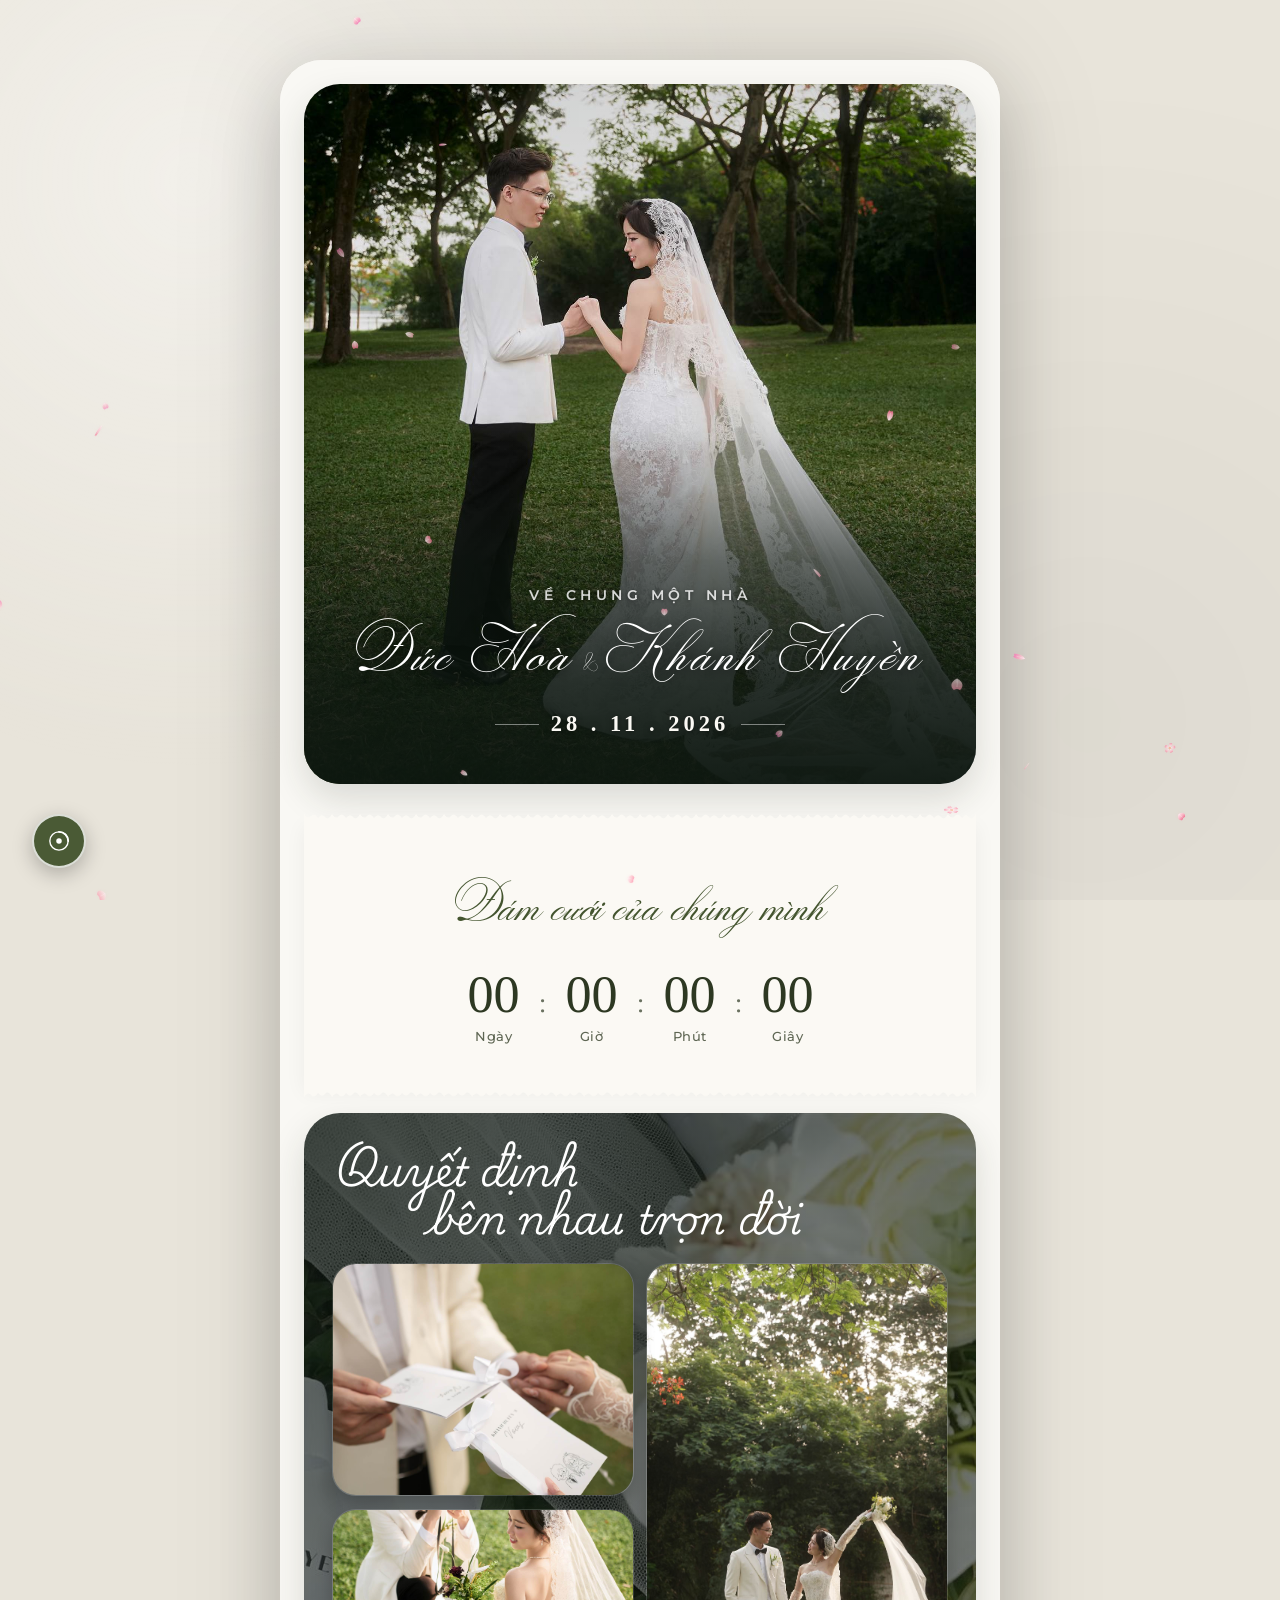
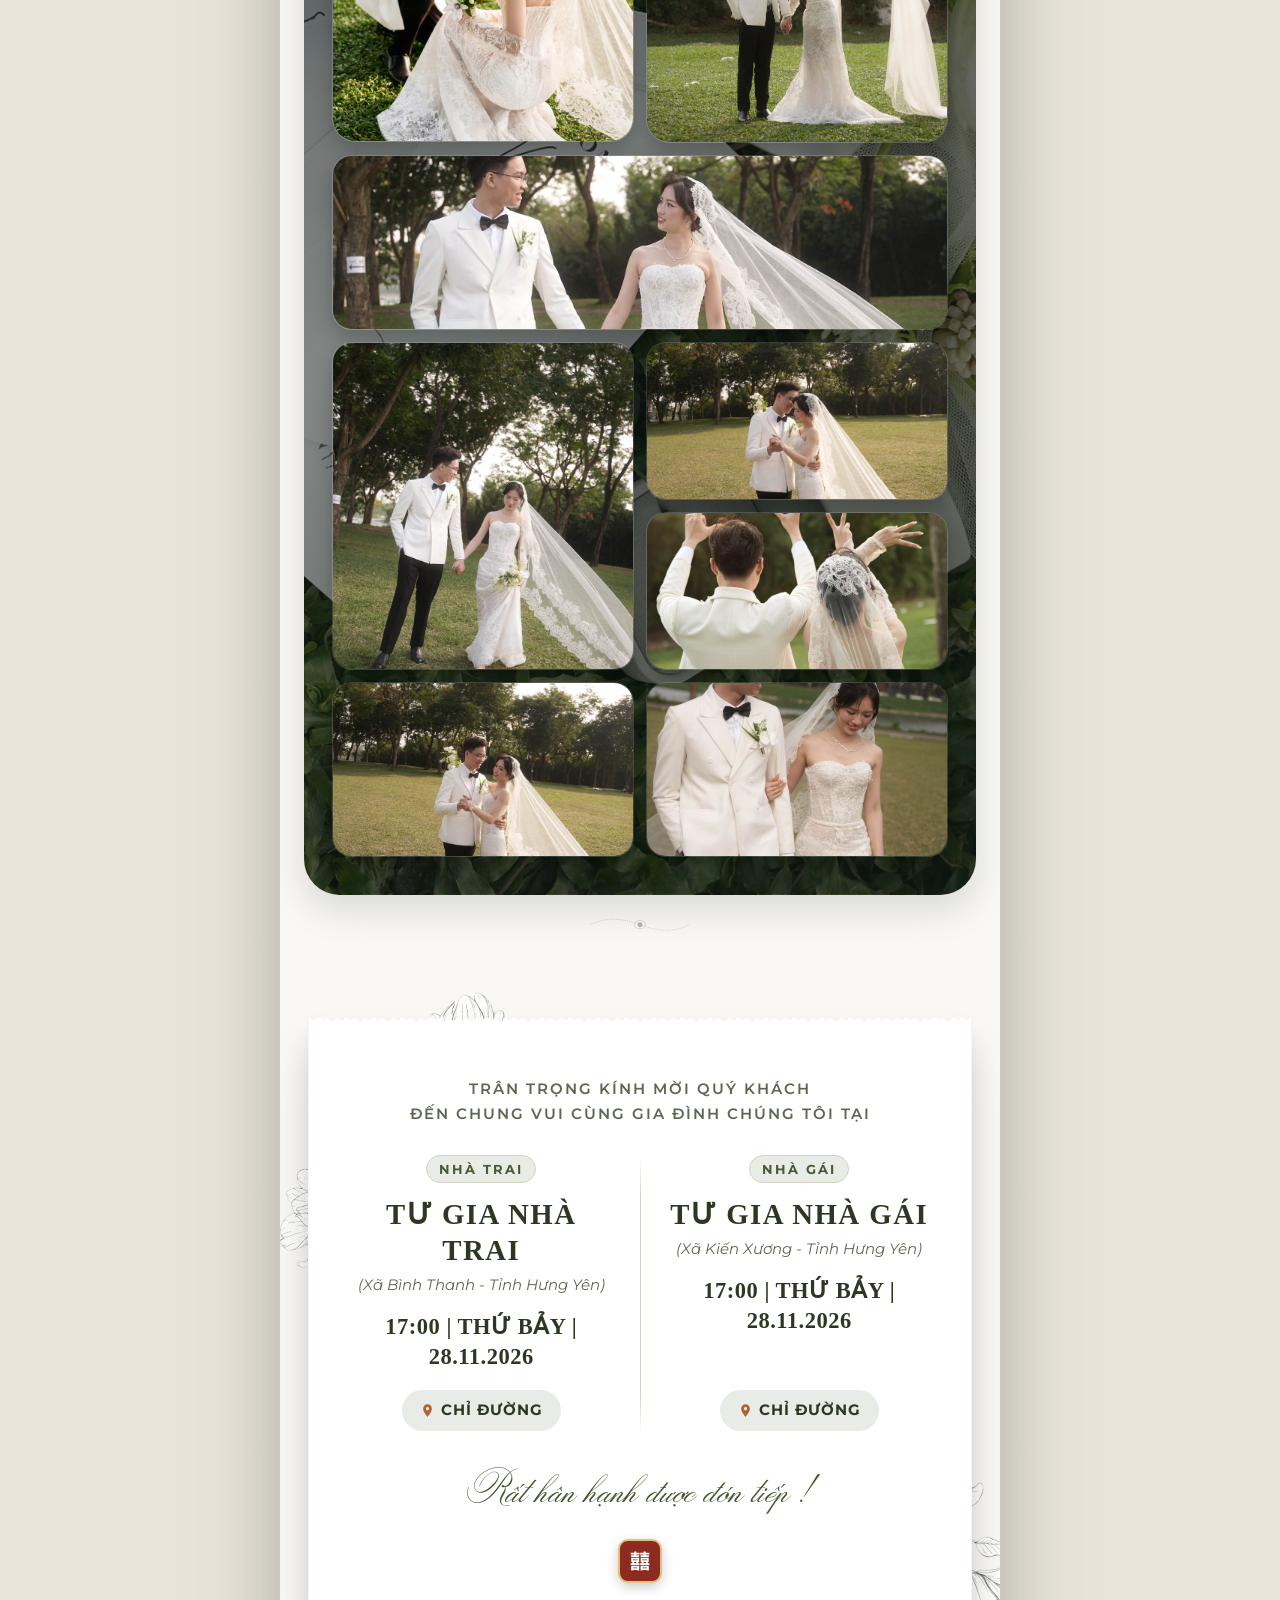
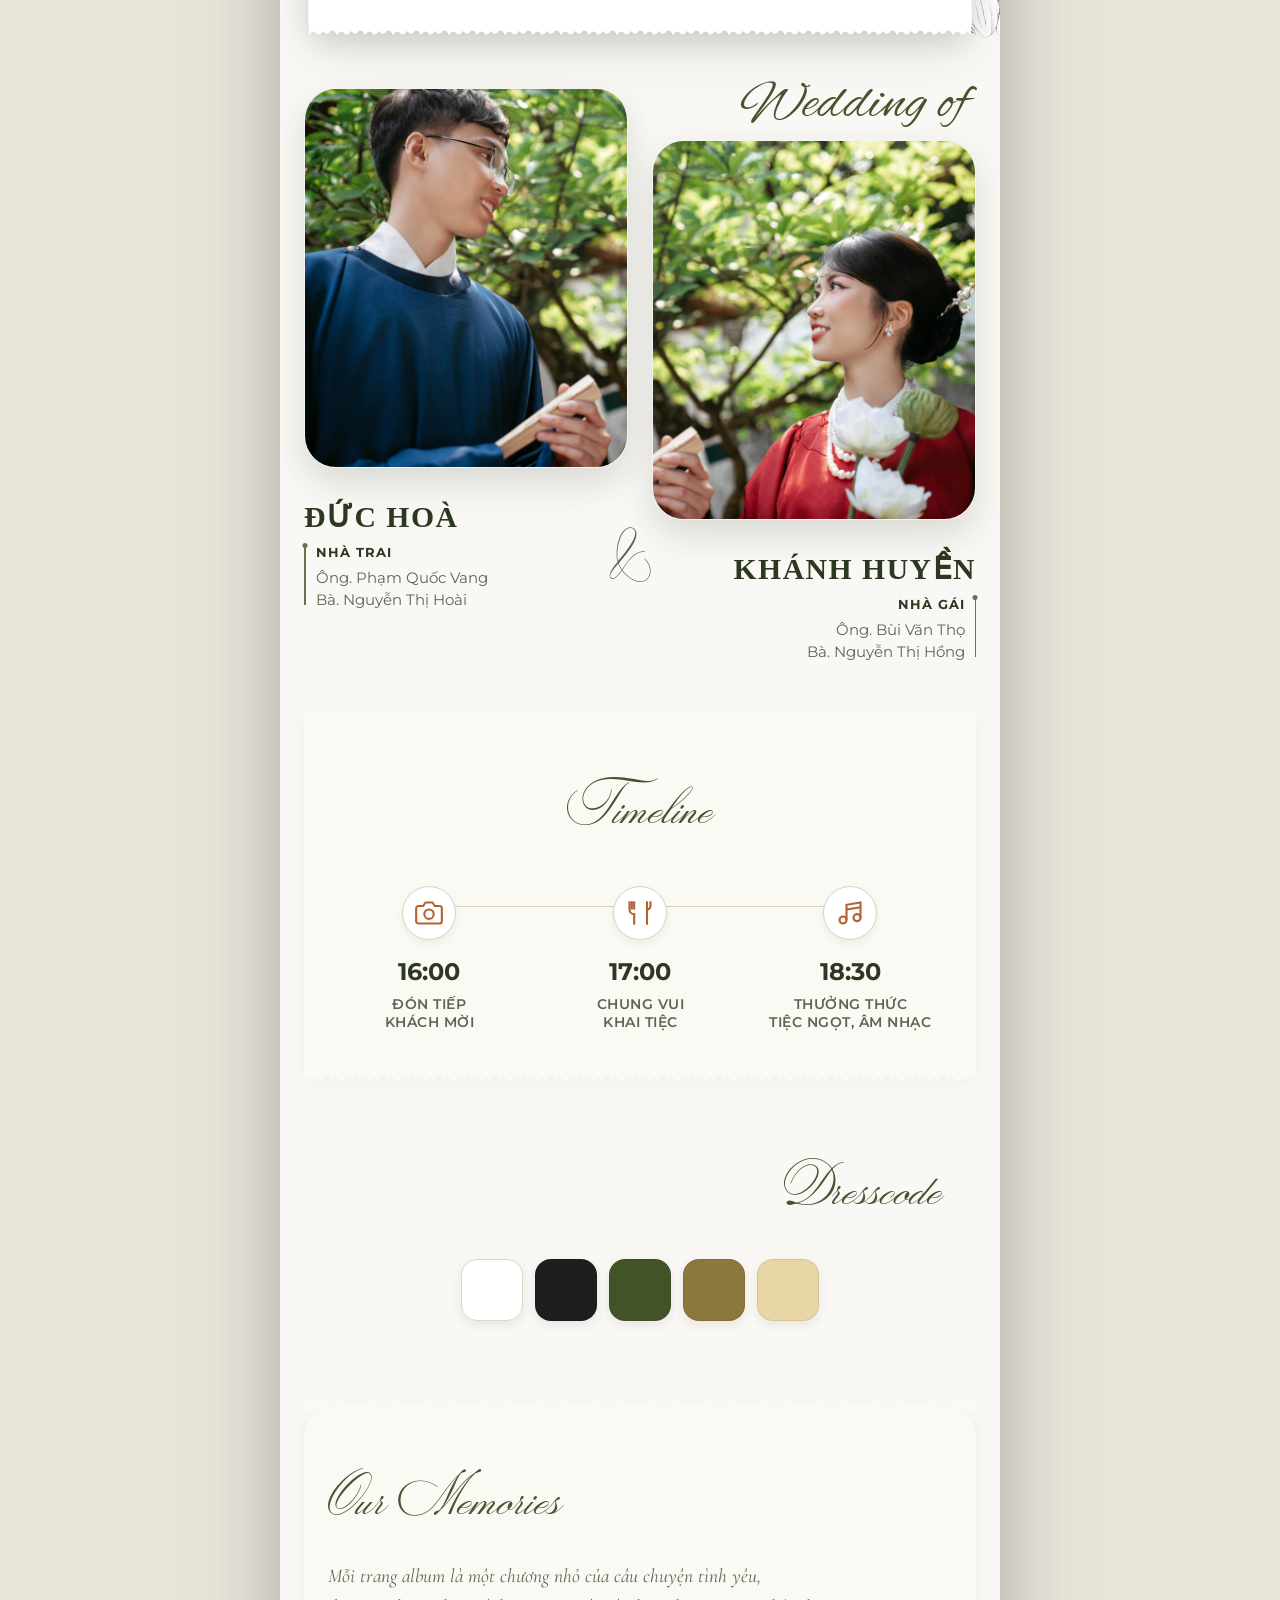
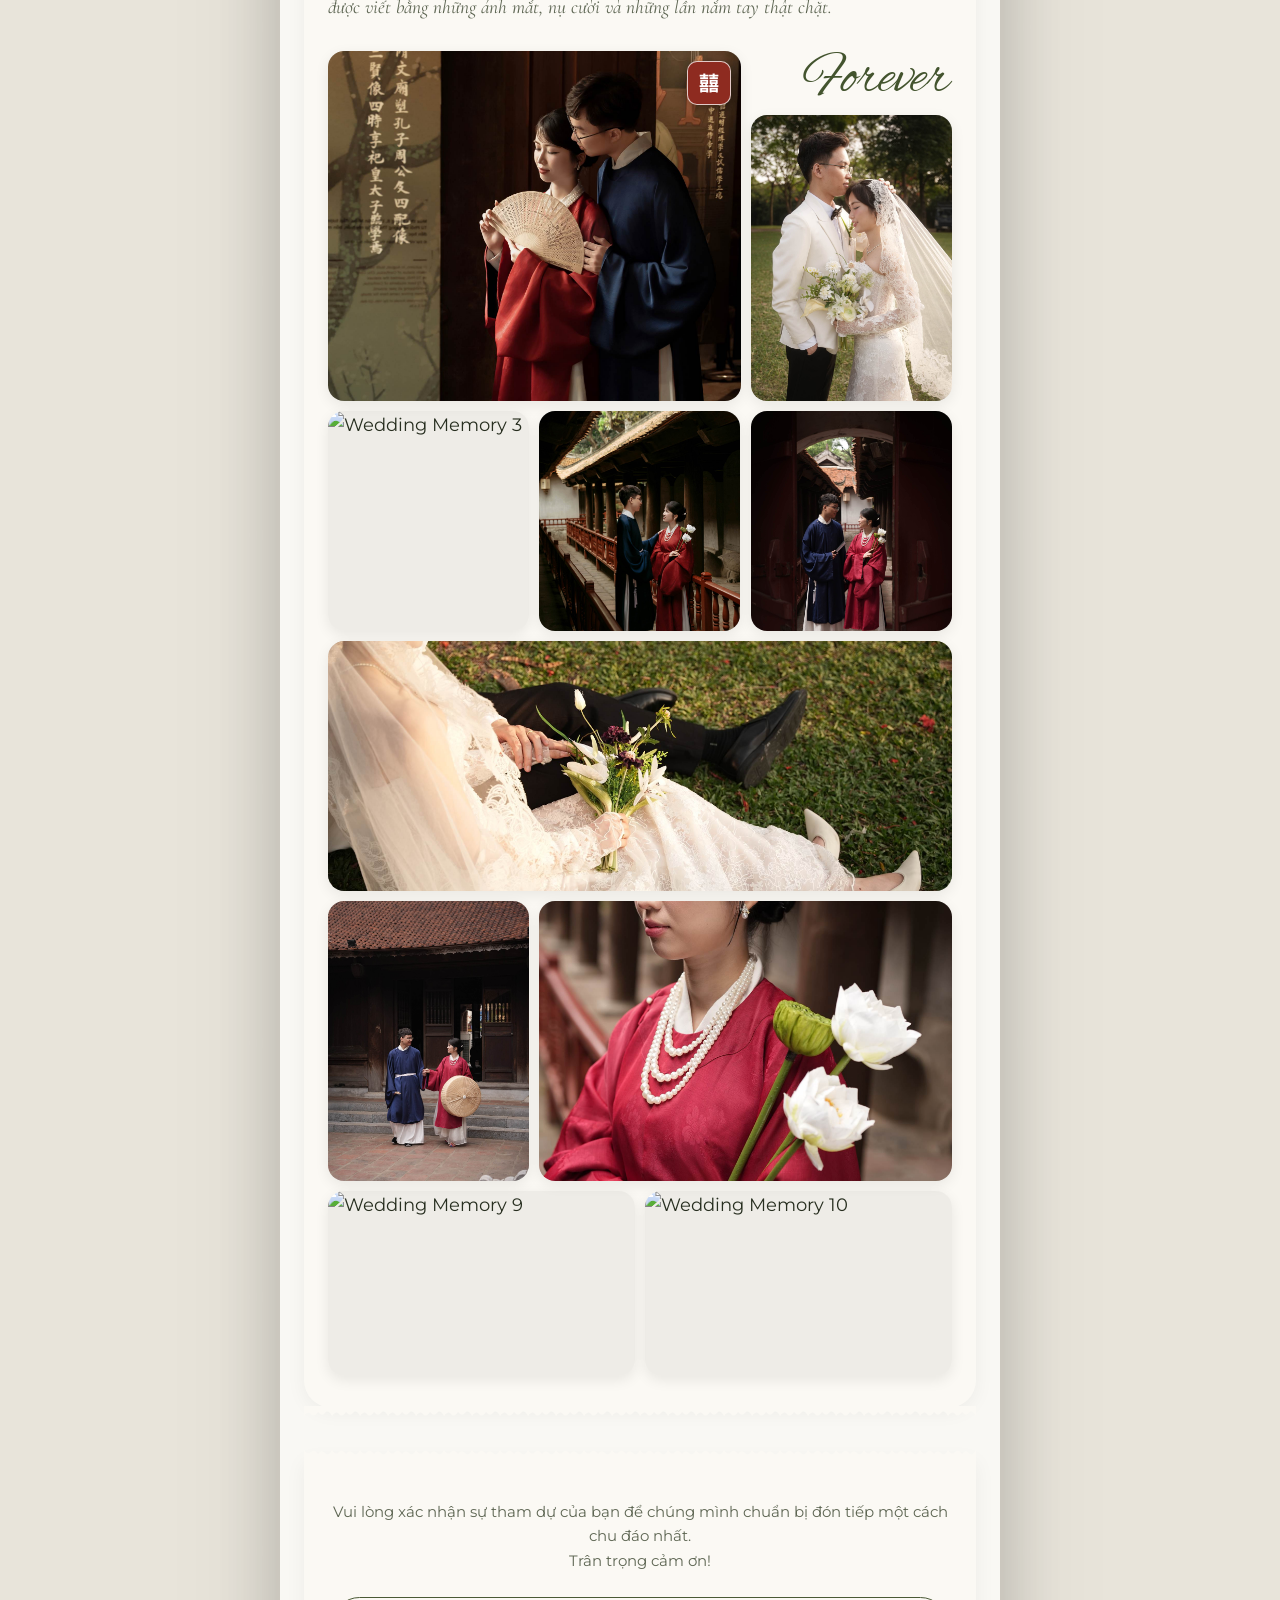
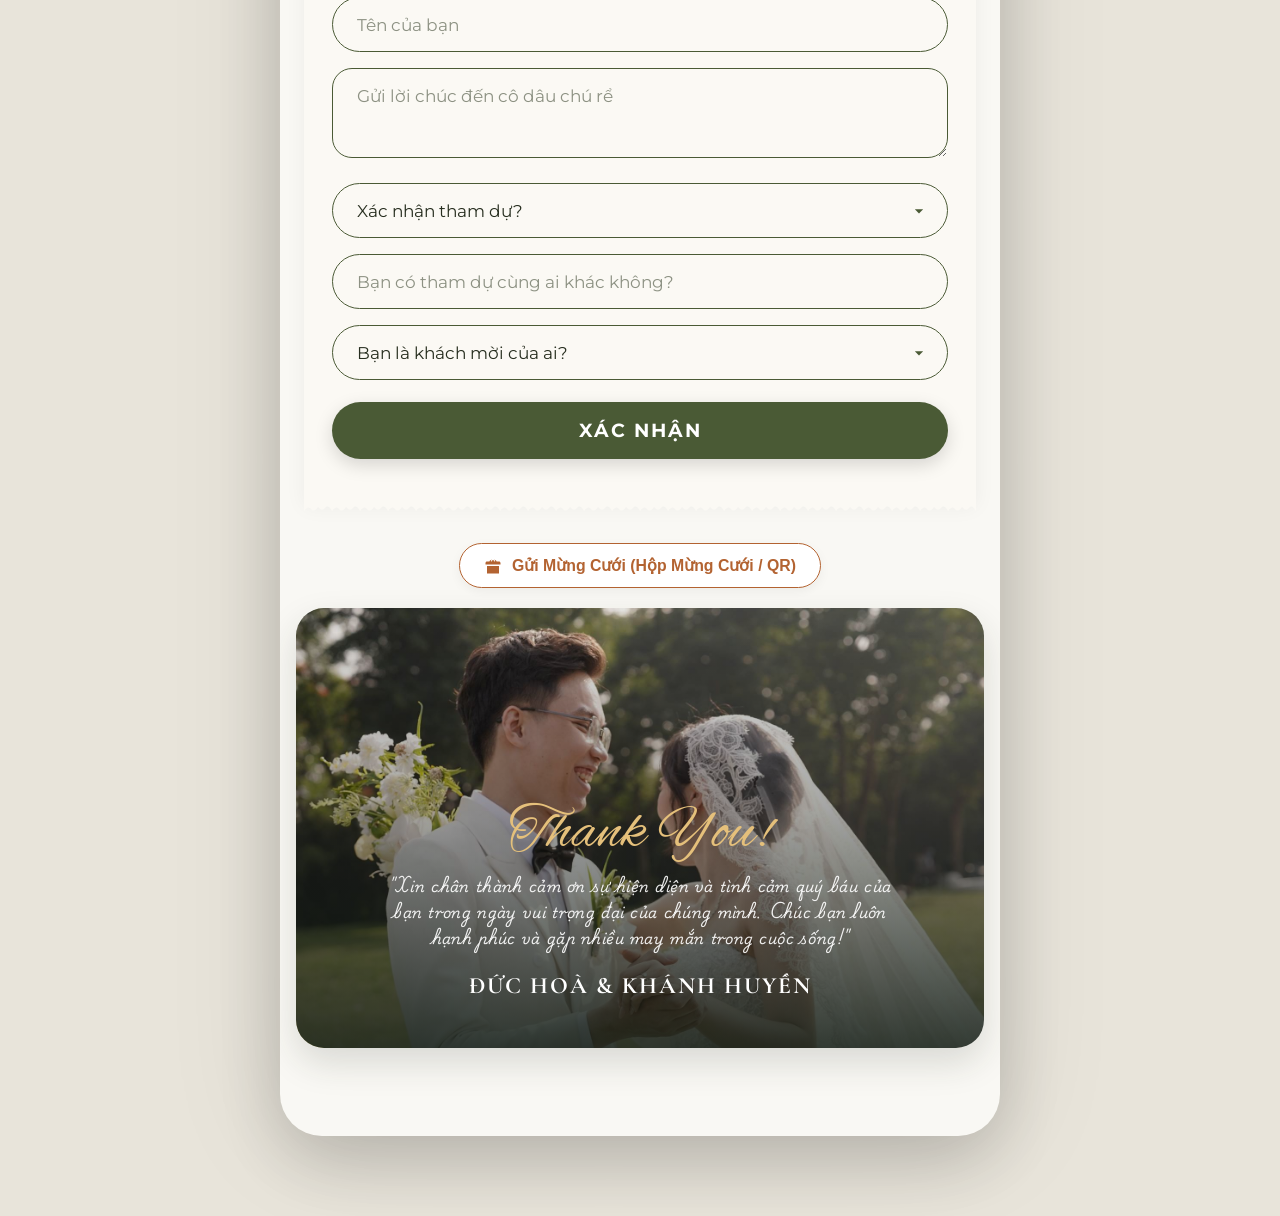
==== index.html @ 8d8fa561 "refactor: remove all comments from source code" ====
<!DOCTYPE html>
<html lang="vi" data-theme="green">

<head>
  <meta charset="UTF-8">
  <meta name="viewport" content="width=device-width, initial-scale=1.0, maximum-scale=1.0, user-scalable=no">
  <title>Thiệp Cưới | Đức Hoà & Khánh Huyền</title>

  <meta name="description" content="Thiệp cưới điện tử của Đức Hoà & Khánh Huyền - 29.11.2026">
  <meta property="og:title" content="Thiệp Cưới | Đức Hoà & Khánh Huyền">
  <meta property="og:description" content="Trân trọng kính mời quý khách đến chung vui cùng gia đình chúng tôi!">
  <meta property="og:image" content="assets/root_images/HNH03675.jpg">
  <meta property="og:type" content="website">

  <link rel="icon"
    href="data:image/svg+xml,<svg xmlns='http://www.w3.org/2000/svg' viewBox='0 0 100 100'><rect width='100' height='100' rx='20' fill='%238e2b20'/><text x='50%' y='68%' font-size='55' font-weight='bold' text-anchor='middle' fill='%23ffd700'>囍</text></svg>">

  <link rel="stylesheet" href="css/themes.css">
  <link rel="stylesheet" href="css/style.css">

  <link rel="preconnect" href="https://fonts.googleapis.com">
  <link rel="preconnect" href="https://fonts.gstatic.com" crossorigin>
  <link
    href="https://fonts.googleapis.com/css2?family=Playwrite+CA+Guides&family=Playwrite+CU:wght@100..400&display=swap"
    rel="stylesheet">
</head>

<body>

  <main class="wedding-app">

    <section class="section-hero" id="hero">
      <div class="hero-card">
        <img src="assets/root_images/HNH03015.jpg" alt="Đức Hoà & Khánh Huyền" class="hero-card-img" id="hero-img">
        <div class="hero-overlay"></div>

        <div class="hero-bottom-overlay">
          <div class="hero-bottom-content">
            <span class="hero-bottom-tagline">Về chung một nhà</span>
            <h1 class="hero-bottom-names font-script">
              <span class="name-groom" id="hero-bottom-groom">Đức Hoà</span>
              <span class="name-ampersand font-script">&</span>
              <span class="name-bride" id="hero-bottom-bride">Khánh Huyền</span>
            </h1>
            <div class="hero-bottom-date">
              <span class="date-decor-line" aria-hidden="true"></span>
              <span class="date-text font-serif" id="hero-bottom-date">29 . 11 . 2026</span>
              <span class="date-decor-line" aria-hidden="true"></span>
            </div>
          </div>
        </div>
      </div>
    </section>

    <section class="section-countdown torn-paper reveal-on-scroll reveal-up" id="countdown">
      <div class="countdown-wrapper">
        <h2 class="countdown-title font-script">Đám cưới của chúng mình</h2>
        <div class="countdown-timer">
          <div class="timer-item reveal-on-scroll reveal-pop delay-1">
            <div class="timer-number" id="cd-days">00</div>
            <div class="timer-label">Ngày</div>
          </div>
          <div class="timer-separator">:</div>
          <div class="timer-item reveal-on-scroll reveal-pop delay-2">
            <div class="timer-number" id="cd-hours">00</div>
            <div class="timer-label">Giờ</div>
          </div>
          <div class="timer-separator">:</div>
          <div class="timer-item reveal-on-scroll reveal-pop delay-3">
            <div class="timer-number" id="cd-minutes">00</div>
            <div class="timer-label">Phút</div>
          </div>
          <div class="timer-separator">:</div>
          <div class="timer-item reveal-on-scroll reveal-pop delay-4">
            <div class="timer-number" id="cd-seconds">00</div>
            <div class="timer-label">Giây</div>
          </div>
        </div>
      </div>
    </section>

    <section class="section-save-date" id="save-the-date">
      <div class="save-date-card reveal-on-scroll reveal-up" id="save-date-card"
        style="background-image: linear-gradient(140deg, rgba(15, 25, 18, 0.72) 0%, rgba(15, 25, 18, 0.48) 45%, rgba(15, 25, 18, 0.75) 100%), url('assets/root_images/DRN00690.JPG');">
        <div class="save-date-header reveal-on-scroll reveal-left delay-1">
          <h2 class="save-date-title">
            <span class="std-word word-save font-script">Quyết định</span>

            <span class="std-word word-date font-script">bên nhau trọn đời</span>
          </h2>

        </div>

        <div class="save-date-grid">

          <div class="save-date-item tall reveal-on-scroll reveal-scale delay-1">
            <img src="assets/root_images/HNH03393.JPG" id="save-date-img-1" alt="Save the date" loading="lazy">
          </div>
          <div class="save-date-item sq1 reveal-on-scroll reveal-right delay-2">
            <img src="assets/root_images/HNH03781.JPG" id="save-date-img-2" alt="Save the date" loading="lazy">
          </div>
          <div class="save-date-item sq2 reveal-on-scroll reveal-right delay-3">
            <img src="assets/root_images/DRN00773.jpg" id="save-date-img-3" alt="Save the date" loading="lazy">
          </div>

          <div class="save-date-item wide reveal-on-scroll reveal-scale delay-2">
            <img src="assets/root_images/HNH02448.JPG" id="save-date-img-4" alt="Save the date" loading="lazy">
          </div>

          <div class="save-date-item tall-left reveal-on-scroll reveal-scale delay-1">
            <img src="assets/root_images/HNH02441.JPG" id="save-date-img-5" alt="Save the date" loading="lazy">
          </div>
          <div class="save-date-item sq3 reveal-on-scroll reveal-left delay-2">
            <img src="assets/root_images/HNH02772.JPG" id="save-date-img-6" alt="Save the date" loading="lazy">
          </div>
          <div class="save-date-item sq4 reveal-on-scroll reveal-left delay-3">
            <img src="assets/root_images/HNH03834.JPG" id="save-date-img-7" alt="Save the date" loading="lazy">
          </div>

          <div class="save-date-item duo1 reveal-on-scroll reveal-up delay-2">
            <img src="assets/root_images/HNH02755.JPG" id="save-date-img-8" alt="Save the date" loading="lazy">
          </div>
          <div class="save-date-item duo2 reveal-on-scroll reveal-up delay-3">
            <img src="assets/root_images/HNH02915.JPG" id="save-date-img-9" alt="Save the date" loading="lazy">
          </div>
        </div>
      </div>

      <div class="floral-divider">
        <svg viewBox="0 0 200 50" xmlns="http://www.w3.org/2000/svg">
          <path d="M10 25 Q50 5 100 25 T190 25" stroke-width="1.2" stroke-dasharray="2 2" />
          <circle cx="100" cy="25" r="4" fill="currentColor" />
          <path d="M90 25 C90 15, 110 15, 110 25 C110 35, 90 35, 90 25 Z" stroke-width="1" />
        </svg>
      </div>
    </section>

    <section class="section-invitation reveal-on-scroll reveal-up" id="invitation">

      <div class="invitation-magnolia-bg" aria-hidden="true">
        <img src="assets/images/magnolia.png" alt="" class="magnolia-flower flower-top-left">
        <img src="assets/images/magnolia.png" alt="" class="magnolia-flower flower-bottom-right">
      </div>

      <div class="invitation-paper-sheet torn-paper">

        <p class="invitation-intro reveal-on-scroll reveal-up delay-1">
          TRÂN TRỌNG KÍNH MỜI QUÝ KHÁCH<br>
          ĐẾN CHUNG VUI CÙNG GIA ĐÌNH CHÚNG TÔI TẠI
        </p>

        <div class="invitation-venues-grid">

          <div class="invitation-venue-col venue-col-groom reveal-on-scroll reveal-left delay-2">
            <span class="venue-side-tag groom-tag">NHÀ TRAI</span>

            <h2 class="venue-name font-serif" id="invitation-groom-venue-name">TƯ GIA NHÀ TRAI</h2>
            <p class="venue-address" id="invitation-groom-venue-address">(Xã Bình Thanh - Tỉnh Hưng Yên)</p>

            <div class="invitation-datetime font-serif" id="invitation-groom-datetime">
              14:00 | CHỦ NHẬT | 29.11.2026
            </div>

            <a href="https://maps.app.goo.gl/v3dikxQMnXr4cf4JA" target="_blank" rel="noopener" class="btn-map"
              id="invitation-groom-map-btn">
              <svg viewBox="0 0 24 24" xmlns="http://www.w3.org/2000/svg">
                <path
                  d="M12 2C8.13 2 5 5.13 5 9c0 5.25 7 13 7 13s7-7.75 7-13c0-3.87-3.13-7-7-7zm0 9.5c-1.38 0-2.5-1.12-2.5-2.5s1.12-2.5 2.5-2.5 2.5 1.12 2.5 2.5-1.12 2.5-2.5 2.5z" />
              </svg>
              <span>CHỈ ĐƯỜNG</span>
            </a>
          </div>

          <div class="invitation-venue-divider" aria-hidden="true"></div>

          <div class="invitation-venue-col venue-col-bride reveal-on-scroll reveal-right delay-2">
            <span class="venue-side-tag bride-tag">NHÀ GÁI</span>

            <h2 class="venue-name font-serif" id="invitation-bride-venue-name">TƯ GIA NHÀ GÁI</h2>
            <p class="venue-address" id="invitation-bride-venue-address">(Xã Bình Thanh - Tỉnh Hưng Yên)</p>

            <div class="invitation-datetime font-serif" id="invitation-bride-datetime">
              09:00 | CHỦ NHẬT | 29.11.2026
            </div>

            <a href="https://maps.app.goo.gl/v3dikxQMnXr4cf4JA" target="_blank" rel="noopener" class="btn-map"
              id="invitation-bride-map-btn">
              <svg viewBox="0 0 24 24" xmlns="http://www.w3.org/2000/svg">
                <path
                  d="M12 2C8.13 2 5 5.13 5 9c0 5.25 7 13 7 13s7-7.75 7-13c0-3.87-3.13-7-7-7zm0 9.5c-1.38 0-2.5-1.12-2.5-2.5s1.12-2.5 2.5-2.5 2.5 1.12 2.5 2.5-1.12 2.5-2.5 2.5z" />
              </svg>
              <span>CHỈ ĐƯỜNG</span>
            </a>
          </div>
        </div>

        <p class="invitation-salute font-script reveal-on-scroll reveal-up delay-3">Rất hân hạnh được đón tiếp !</p>

        <div class="song-hy-badge small reveal-on-scroll reveal-pop delay-4">
          <svg viewBox="0 0 1000 1000" xmlns="http://www.w3.org/2000/svg" fill="currentColor">
            <path
              d="M891.1 664.7 L507.3 664.7 L507.3 591.7 L573 591.7 C567.6 578.2 562.5 565.2 557.6 552.7 L601.4 537.3 L527.6 537.3 L527.6 367.7 L861.9 367.7 L861.9 537.3 L790.5 537.3 L840 551.9 C832.4 564.4 824.8 577.6 817.2 591.7 L891.1 591.7 Z M481.3 664.7 L108.9 664.7 L108.9 591.7 L181.9 591.7 C176.5 578.2 171.4 565.2 166.5 552.7 L210.3 537.3 L136.5 537.3 L136.5 367.7 L463.5 367.7 L463.5 537.3 L388.8 537.3 L435.9 551.1 C428.3 564.1 420.5 577.6 412.4 591.7 L481.3 591.7 Z M786.4 900 L786.4 872.4 L605.5 872.4 L605.5 900 L524.3 900 L524.3 699.6 L867.5 699.6 L867.5 900 Z M385.6 900 L385.6 872.4 L214.4 872.4 L214.4 900 L133.3 900 L133.3 699.6 L466.7 699.6 L466.7 900 Z M502.4 156 L651.7 156 L651.7 100 L737.7 100 L737.7 156 L889.5 156 L889.5 228.2 L737.7 228.2 L737.7 265.5 L870.8 265.5 L870.8 332 L521.9 332 L521.9 265.5 L651.7 265.5 L651.7 228.2 L502.4 228.2 Z M111.4 156 L260.6 156 L260.6 100 L346.7 100 L346.7 156 L481.3 156 L481.3 228.2 L346.7 228.2 L346.7 265.5 L463.5 265.5 L463.5 332 L130.8 332 L130.8 265.5 L260.6 265.5 L260.6 228.2 L111.4 228.2 Z M786.4 766.1 L605.5 766.1 L605.5 805.1 L786.4 805.1 Z M385.6 766.1 L214.4 766.1 L214.4 805.1 L385.6 805.1 Z M602.2 470.8 L787.2 470.8 L787.2 435.9 L602.2 435.9 Z M211.2 470.8 L388.8 470.8 L388.8 435.9 L211.2 435.9 Z M661.5 591.7 L732.9 591.7 C741.5 572.2 749.4 554.1 756.4 537.3 L639.6 537.3 C646.6 554.6 653.9 572.8 661.5 591.7 Z M270.4 591.7 L328 591.7 C337.2 572.2 345.3 554.1 352.3 537.3 L248.5 537.3 C255.5 554.6 262.8 572.8 270.4 591.7 Z"
              fill-rule="evenodd" />
          </svg>
        </div>
      </div>
    </section>

    <section class="section-couple" id="couple">
      <div class="couple-columns-wrap">

        <div class="couple-col-box col-groom reveal-on-scroll reveal-left delay-1">
          <div class="couple-photo-box">
            <img src="assets/root_images/HNH00660.JPG" id="couple-groom-img" alt="Chú rể Phạm Đức Hoà" loading="lazy">
          </div>
          <div class="couple-info-block groom-side">
            <h3 class="couple-person-name font-serif" id="couple-groom-name">ĐỨC HOÀ</h3>
            <div class="family-pillar groom-pillar">
              <div class="pillar-line-pin"></div>
              <div class="pillar-content">
                <span class="family-side-badge">NHÀ TRAI</span>
                <p class="parent-name-line" id="parent-groom-father">Ông. Phạm Quốc Vang</p>
                <p class="parent-name-line" id="parent-groom-mother">Bà. Nguyễn Thị Hoài</p>
              </div>
            </div>
          </div>
        </div>

        <div class="couple-center-ampersand font-script reveal-on-scroll reveal-pop delay-2">&</div>

        <div class="couple-col-box col-bride reveal-on-scroll reveal-right delay-2">
          <h2 class="couple-heading font-script">Wedding of</h2>
          <div class="couple-photo-box">
            <img src="assets/root_images/HNH00660.JPG" id="couple-bride-img" alt="Cô dâu Bùi Thị Khánh Huyền"
              loading="lazy">
          </div>
          <div class="couple-info-block bride-side">
            <h3 class="couple-person-name font-serif" id="couple-bride-name">KHÁNH HUYỀN</h3>
            <div class="family-pillar bride-pillar">
              <div class="pillar-content">
                <span class="family-side-badge">NHÀ GÁI</span>
                <p class="parent-name-line" id="parent-bride-father">Ông. Bùi Văn Thọ</p>
                <p class="parent-name-line" id="parent-bride-mother">Bà. Nguyễn Thị Hồng</p>
              </div>
              <div class="pillar-line-pin"></div>
            </div>
          </div>
        </div>
      </div>
    </section>

    <section class="section-timeline torn-paper reveal-on-scroll reveal-up" id="timeline">
      <h2 class="timeline-heading font-script reveal-on-scroll reveal-up">Timeline</h2>

      <div class="timeline-items" id="timeline-items">

        <div class="timeline-node reveal-on-scroll reveal-up delay-1">
          <div class="timeline-icon-wrap">
            <svg viewBox="0 0 24 24" xmlns="http://www.w3.org/2000/svg">
              <path d="M23 19a2 2 0 0 1-2 2H3a2 2 0 0 1-2-2V8a2 2 0 0 1 2-2h4l2-3h6l2 3h4a2 2 0 0 1 2 2z" />
              <circle cx="12" cy="13" r="4" />
            </svg>
          </div>
          <div class="timeline-time">14:00</div>
          <div class="timeline-title">ĐÓN TIẾP<br>KHÁCH MỜI</div>
        </div>

        <div class="timeline-node reveal-on-scroll reveal-up delay-3">
          <div class="timeline-icon-wrap">
            <svg viewBox="0 0 24 24" xmlns="http://www.w3.org/2000/svg">
              <path d="M18 2v20M21 2v4a3 3 0 0 1-3 3M3 2v7a4 4 0 0 0 4 4v9M7 2v7M5 2v7" />
            </svg>
          </div>
          <div class="timeline-time">15:00</div>
          <div class="timeline-title">CHUNG VUI<br>KHAI TIỆC</div>
        </div>

        <div class="timeline-node reveal-on-scroll reveal-up delay-4">
          <div class="timeline-icon-wrap">
            <svg viewBox="0 0 24 24" xmlns="http://www.w3.org/2000/svg">
              <path d="M9 18V5l12-2v13M9 9l12-2" />
              <circle cx="6" cy="18" r="3" />
              <circle cx="18" cy="16" r="3" />
            </svg>
          </div>
          <div class="timeline-time">16:30</div>
          <div class="timeline-title">MINI GAME<br>& KHIÊU VŨ</div>
        </div>
      </div>
    </section>

    <section class="section-dresscode reveal-on-scroll reveal-up" id="dresscode">
      <h2 class="dresscode-heading font-script reveal-on-scroll reveal-right">Dresscode</h2>

      <div class="dresscode-palette">
        <div class="color-swatch swatch-1 reveal-on-scroll reveal-pop delay-1" title="Trắng"></div>
        <div class="color-swatch swatch-2 reveal-on-scroll reveal-pop delay-2" title="Đen / Tối"></div>
        <div class="color-swatch swatch-3 reveal-on-scroll reveal-pop delay-3" title="Màu Chủ Đạo"></div>
        <div class="color-swatch swatch-4 reveal-on-scroll reveal-pop delay-4" title="Nâu Be / Vàng Khói"></div>
        <div class="color-swatch swatch-5 reveal-on-scroll reveal-pop delay-5" title="Kem / Pastel"></div>
      </div>
    </section>

    <section class="section-gallery" id="gallery">
      <div class="gallery-paper-card torn-paper reveal-on-scroll reveal-up">
        <h2 class="gallery-heading font-script reveal-on-scroll reveal-up">Our Memories</h2>
        <p class="gallery-quote reveal-on-scroll reveal-up delay-1">
          Mỗi trang album là một chương nhỏ của câu chuyện tình yêu,<br>
          được viết bằng những ánh mắt, nụ cười và những lần nắm tay thật chặt.
        </p>

        <div class="gallery-grid" id="gallery-grid">

          <div class="gallery-item g-item-1 reveal-on-scroll reveal-scale delay-1">
            <img src="assets/root_images/HNH00913.JPG" id="gallery-img-1" alt="Wedding Memory 1" loading="lazy">
            <div class="song-hy-badge small gallery-floating-songhy">
              <svg viewBox="0 0 1000 1000" xmlns="http://www.w3.org/2000/svg" fill="currentColor">
                <path
                  d="M891.1 664.7 L507.3 664.7 L507.3 591.7 L573 591.7 C567.6 578.2 562.5 565.2 557.6 552.7 L601.4 537.3 L527.6 537.3 L527.6 367.7 L861.9 367.7 L861.9 537.3 L790.5 537.3 L840 551.9 C832.4 564.4 824.8 577.6 817.2 591.7 L891.1 591.7 Z M481.3 664.7 L108.9 664.7 L108.9 591.7 L181.9 591.7 C176.5 578.2 171.4 565.2 166.5 552.7 L210.3 537.3 L136.5 537.3 L136.5 367.7 L463.5 367.7 L463.5 537.3 L388.8 537.3 L435.9 551.1 C428.3 564.1 420.5 577.6 412.4 591.7 L481.3 591.7 Z M786.4 900 L786.4 872.4 L605.5 872.4 L605.5 900 L524.3 900 L524.3 699.6 L867.5 699.6 L867.5 900 Z M385.6 900 L385.6 872.4 L214.4 872.4 L214.4 900 L133.3 900 L133.3 699.6 L466.7 699.6 L466.7 900 Z M502.4 156 L651.7 156 L651.7 100 L737.7 100 L737.7 156 L889.5 156 L889.5 228.2 L737.7 228.2 L737.7 265.5 L870.8 265.5 L870.8 332 L521.9 332 L521.9 265.5 L651.7 265.5 L651.7 228.2 L502.4 228.2 Z M111.4 156 L260.6 156 L260.6 100 L346.7 100 L346.7 156 L481.3 156 L481.3 228.2 L346.7 228.2 L346.7 265.5 L463.5 265.5 L463.5 332 L130.8 332 L130.8 265.5 L260.6 265.5 L260.6 228.2 L111.4 228.2 Z M786.4 766.1 L605.5 766.1 L605.5 805.1 L786.4 805.1 Z M385.6 766.1 L214.4 766.1 L214.4 805.1 L385.6 805.1 Z M602.2 470.8 L787.2 470.8 L787.2 435.9 L602.2 435.9 Z M211.2 470.8 L388.8 470.8 L388.8 435.9 L211.2 435.9 Z M661.5 591.7 L732.9 591.7 C741.5 572.2 749.4 554.1 756.4 537.3 L639.6 537.3 C646.6 554.6 653.9 572.8 661.5 591.7 Z M270.4 591.7 L328 591.7 C337.2 572.2 345.3 554.1 352.3 537.3 L248.5 537.3 C255.5 554.6 262.8 572.8 270.4 591.7 Z"
                  fill-rule="evenodd" />
              </svg>
            </div>
          </div>

          <div class="g-col-forever reveal-on-scroll reveal-scale delay-2">
            <span class="gallery-tag-text font-script">Forever</span>
            <div class="gallery-item g-item-2">
              <img src="assets/root_images/HNH03352.JPG" id="gallery-img-2" alt="Wedding Memory 2" loading="lazy">
            </div>
          </div>
          <div class="gallery-item g-item-3 reveal-on-scroll reveal-scale delay-1">
            <img src="assets/root_images/HNH00037.JPG" id="gallery-img-3" alt="Wedding Memory 3" loading="lazy">
          </div>
          <div class="gallery-item g-item-4 reveal-on-scroll reveal-scale delay-2">
            <img src="assets/root_images/HNH00317.JPG" id="gallery-img-4" alt="Wedding Memory 4" loading="lazy">
          </div>
          <div class="gallery-item g-item-5 reveal-on-scroll reveal-scale delay-3">
            <img src="assets/root_images/HNH00425.JPG" id="gallery-img-5" alt="Wedding Memory 5" loading="lazy">
          </div>
          <div class="gallery-item g-item-6 reveal-on-scroll reveal-scale delay-2">
            <img src="assets/root_images/HNH03619.JPG" id="gallery-img-6" alt="Wedding Memory 6" loading="lazy">
          </div>
          <div class="gallery-item g-item-7 reveal-on-scroll reveal-scale delay-3">
            <img src="assets/root_images/HNH01074.JPG" id="gallery-img-7" alt="Wedding Memory 7" loading="lazy">
          </div>
          <div class="gallery-item g-item-8 reveal-on-scroll reveal-scale delay-4">
            <img src="assets/root_images/HNH00291.JPG" id="gallery-img-8" alt="Wedding Memory 8" loading="lazy">
          </div>
          <div class="gallery-item g-item-9 reveal-on-scroll reveal-scale delay-2">
            <img src="assets/root_images/HNH00152.JPG" id="gallery-img-9" alt="Wedding Memory 9" loading="lazy">
          </div>
          <div class="gallery-item g-item-10 reveal-on-scroll reveal-scale delay-3">
            <img src="assets/root_images/HNH00222.JPG" id="gallery-img-10" alt="Wedding Memory 10" loading="lazy">
          </div>
        </div>
      </div>
    </section>

    <section class="section-rsvp torn-paper reveal-on-scroll reveal-up" id="rsvp">
      <p class="rsvp-note reveal-on-scroll reveal-up">
        Vui lòng xác nhận sự tham dự của bạn để chúng mình chuẩn bị đón tiếp một cách chu đáo nhất.<br>
        Trân trọng cảm ơn!
      </p>

      <form id="rsvp-form" class="rsvp-form">
        <div class="form-group reveal-on-scroll reveal-up delay-1">
          <input type="text" name="name" class="form-control" id="rsvp-name" placeholder="Tên của bạn" required>
        </div>

        <div class="form-group reveal-on-scroll reveal-up delay-2">
          <textarea name="wishes" class="form-control" id="rsvp-wishes"
            placeholder="Gửi lời chúc đến cô dâu chú rể"></textarea>
        </div>

        <div class="form-group reveal-on-scroll reveal-up delay-3">
          <select name="attendance" class="form-control" id="rsvp-attendance" required>
            <option value="" disabled selected>Xác nhận tham dự?</option>
            <option value="yes">Chắc chắn tôi sẽ tham dự</option>
            <option value="no">Rất tiếc tôi không thể tham dự</option>
          </select>
        </div>

        <div class="form-group reveal-on-scroll reveal-up delay-4">
          <input type="text" name="plus_one" class="form-control" id="rsvp-plus-one"
            placeholder="Bạn có tham dự cùng ai khác không?">
        </div>

        <div class="form-group reveal-on-scroll reveal-up delay-5">
          <select name="guest_of" class="form-control" id="rsvp-guest-of" required>
            <option value="" disabled selected>Bạn là khách mời của ai?</option>
            <option value="groom" id="rsvp-opt-groom">Khách mời của Chú rể (Nhà trai)</option>
            <option value="bride" id="rsvp-opt-bride">Khách mời của Cô dâu (Nhà gái)</option>
            <option value="both">Bạn chung của cả hai</option>
          </select>
        </div>

        <button type="submit" class="btn-submit reveal-on-scroll reveal-up delay-6" id="rsvp-submit">XÁC NHẬN</button>
      </form>
    </section>

    <section class="section-gift reveal-on-scroll reveal-scale" id="gift-section">
      <button type="button" class="btn-gift" id="btn-open-gift">
        <svg viewBox="0 0 24 24" xmlns="http://www.w3.org/2000/svg">
          <path
            d="M20 12V22H4V12H20M20 6H16.8A3 3 0 0 0 14 3.5C13.2 3.5 12.5 3.9 12 4.5C11.5 3.9 10.8 3.5 10 3.5A3 3 0 0 0 7.2 6H4C2.9 6 2 6.9 2 8V10H22V8C22 6.9 21.1 6 20 6ZM10 6C9.4 6 9 5.6 9 5C9 4.4 9.4 4 10 4C10.6 4 11 4.4 11 5C11 5.6 10.6 6 10 6ZM14 6C13.4 6 13 5.6 13 5C13 4.4 13.4 4 14 4C14.6 4 15 4.4 15 5C15 5.6 14.6 6 14 6Z" />
        </svg>
        <span>Gửi Mừng Cưới (Hộp Mừng Cưới / QR)</span>
      </button>
    </section>

    <section class="section-thank-you reveal-on-scroll reveal-up" id="thankyou">
      <div class="thank-you-card">
        <img src="assets/root_images/DRN00563.JPG" id="thank-you-img" alt="Cảm ơn quý khách" class="thank-you-img"
          loading="lazy">
        <div class="thank-you-overlay"></div>
        <div class="thank-you-content">
          <h2 class="thank-you-title font-script">Thank You!</h2>
          <p class="thank-you-quote">
            "Xin chân thành cảm ơn sự hiện diện và tình cảm quý báu của bạn trong ngày vui trọng đại của chúng mình. Chúc bạn luôn hạnh phúc và gặp nhiều may mắn trong cuộc sống!"
          </p>
          <div class="thank-you-couple font-serif">ĐỨC HOÀ & KHÁNH HUYỀN</div>

        </div>
      </div>
    </section>

  </main>

  <audio id="bg-audio" loop preload="auto">
    <source src="assets/audio/wedding-song.mp3" type="audio/mp3">
  </audio>

  <button type="button" class="floating-music-btn" id="floating-music-btn" title="Bật/Tắt nhạc cưới">
    <svg viewBox="0 0 24 24" width="22" height="22" fill="currentColor">
      <circle cx="12" cy="12" r="10" stroke="currentColor" stroke-width="1.5" fill="none" />
      <circle cx="12" cy="12" r="3" fill="currentColor" />
      <path d="M12 2a10 10 0 0 1 10 10" stroke="currentColor" stroke-width="2" stroke-linecap="round" fill="none" />
    </svg>
  </button>

  <div class="floating-theme-widget">
    <div class="theme-palette-popup" id="theme-palette-popup">
      <div class="theme-popup-title">Chọn Tông Màu (Theme)</div>
      <div class="theme-options">
        <button class="theme-opt-btn theme-opt-green" data-theme="green" title="Xanh Rêu (Mẫu Gốc)"></button>
        <button class="theme-opt-btn theme-opt-gold" data-theme="gold" title="Vàng Ánh Kim"></button>
        <button class="theme-opt-btn theme-opt-red" data-theme="red" title="Đỏ Truyền Thống"></button>
        <button class="theme-opt-btn theme-opt-pink" data-theme="pink" title="Hồng Pastel"></button>
        <button class="theme-opt-btn theme-opt-navy" data-theme="navy" title="Xanh Navy"></button>
      </div>

    </div>

  </div>

  <div class="modal-overlay lightbox-modal" id="lightbox-modal">

    <div class="modal-content">
      <img id="lightbox-img" src="" alt="Ảnh cưới phóng to">
    </div>
  </div>

  <div class="modal-overlay" id="gift-modal">
    <div class="modal-content" style="max-width: 360px;">
      <button class="modal-close" id="gift-modal-close">&times;</button>
      <h3 class="font-serif" style="font-size: 1.5rem; margin-bottom: 8px; color: var(--text-heading);">HỘP MỪNG CƯỚI
      </h3>
      <p style="font-size: 0.8rem; color: var(--text-muted); margin-bottom: 16px;">Gửi gắm lời chúc phúc & tình cảm đến
        đôi uyên ương</p>

      <div style="display: flex; justify-content: center; gap: 8px; margin-bottom: 16px;">
        <button id="tab-groom" class="btn-map active"
          style="margin: 0; padding: 6px 14px; font-size: 0.8rem; cursor: pointer;">Chú Rể</button>

      </div>

      <div id="gift-groom-content">
        <div
          style="background: #f8f8f8; border-radius: 12px; padding: 12px; margin-bottom: 12px; text-align: left; font-size: 0.82rem;">
          <div><strong>Ngân hàng:</strong> <span id="gift-groom-bank">MB Bank</span></div>
          <div><strong>Số tài khoản:</strong> <span id="gift-groom-acc">0987654321</span></div>
          <div><strong>Chủ tài khoản:</strong> <span id="gift-groom-name">PHAM DUC HOA</span></div>
        </div>
        <img id="gift-groom-qr"
          src="https://api.vietqr.io/image/970422-0987654321-compact2.png?amount=0&addInfo=Mung%20cuoi%20Duc%20Hoa&accountName=PHAM%20DUC%20HOA"
          alt="QR Mừng cưới chú rể"
          style="width: 250px; border-radius: 8px; margin: 0 auto; display: block; box-shadow: 0 4px 12px rgba(0,0,0,0.1);">
      </div>

    </div>
  </div>

  <canvas id="sakura-canvas"></canvas>

  <script src="js/config.js"></script>
  <script src="js/sakura.js"></script>
  <script src="js/main.js"></script>
</body>

</html>
---- css/themes.css ----
:root,
[data-theme="green"] {
  --primary-color: #4a5a35;
  --primary-light: #607346;
  --primary-dark: #374326;
  --primary-subtle: rgba(74, 90, 53, 0.12);
  --accent-color: #b36331;
  --accent-light: #cb7b49;
  --accent-badge: #9c4c23;
  --song-hy-badge: #8e2b20;

  --bg-page: #e8e4da;
  --bg-card: #f9f8f4;
  --bg-card-alt: #2d3822;
  --bg-card-translucent: rgba(249, 248, 244, 0.92);
  --bg-hero-pill: rgba(74, 90, 53, 0.88);

  --text-main: #272e1f;
  --text-muted: #5e6653;
  --text-light: #ffffff;
  --text-script: #43542e;
  --text-heading: #2d3822;

  --border-color: #d7d1c1;
  --border-card: rgba(255, 255, 255, 0.4);
  --shadow-soft: 0 10px 30px rgba(45, 56, 34, 0.08);
  --shadow-card: 0 15px 35px rgba(39, 46, 31, 0.15);

  --dresscode-1: #ffffff;
  --dresscode-2: #1e1e1e;
  --dresscode-3: #435328;
  --dresscode-4: #8c773d;
  --dresscode-5: #e7d6a4;
}

[data-theme="gold"] {
  --primary-color: #92753a;
  --primary-light: #a98947;
  --primary-dark: #6e5425;
  --primary-subtle: rgba(146, 117, 58, 0.12);
  --accent-color: #c2953a;
  --accent-light: #dcad4c;
  --accent-badge: #a87922;
  --song-hy-badge: #9b2820;

  --bg-page: #eee9dc;
  --bg-card: #fdfbf7;
  --bg-card-alt: #44371f;
  --bg-card-translucent: rgba(253, 251, 247, 0.93);
  --bg-hero-pill: rgba(146, 117, 58, 0.88);

  --text-main: #332b1d;
  --text-muted: #736958;
  --text-light: #ffffff;
  --text-script: #8c6e33;
  --text-heading: #44371f;

  --border-color: #e2d8c3;
  --border-card: rgba(255, 255, 255, 0.45);
  --shadow-soft: 0 10px 30px rgba(110, 84, 37, 0.08);
  --shadow-card: 0 15px 35px rgba(70, 55, 28, 0.15);

  --dresscode-1: #ffffff;
  --dresscode-2: #24221f;
  --dresscode-3: #92753a;
  --dresscode-4: #c9a65d;
  --dresscode-5: #f2e6cb;
}

[data-theme="red"] {
  --primary-color: #8c262a;
  --primary-light: #a63439;
  --primary-dark: #65181b;
  --primary-subtle: rgba(140, 38, 42, 0.12);
  --accent-color: #c9933e;
  --accent-light: #e0aa54;
  --accent-badge: #8c262a;
  --song-hy-badge: #961e22;

  --bg-page: #ebe2e2;
  --bg-card: #fffaf9;
  --bg-card-alt: #4a1315;
  --bg-card-translucent: rgba(255, 250, 249, 0.93);
  --bg-hero-pill: rgba(140, 38, 42, 0.88);

  --text-main: #361a1b;
  --text-muted: #735354;
  --text-light: #ffffff;
  --text-script: #8c262a;
  --text-heading: #4a1315;

  --border-color: #dec8c9;
  --border-card: rgba(255, 255, 255, 0.45);
  --shadow-soft: 0 10px 30px rgba(101, 24, 27, 0.08);
  --shadow-card: 0 15px 35px rgba(74, 19, 21, 0.15);

  --dresscode-1: #ffffff;
  --dresscode-2: #261a1b;
  --dresscode-3: #8c262a;
  --dresscode-4: #c9933e;
  --dresscode-5: #f7deda;
}

[data-theme="pink"] {
  --primary-color: #9c5965;
  --primary-light: #b36e7a;
  --primary-dark: #733c46;
  --primary-subtle: rgba(156, 89, 101, 0.12);
  --accent-color: #bf7380;
  --accent-light: #d68996;
  --accent-badge: #9c5965;
  --song-hy-badge: #9e2a3c;

  --bg-page: #eee4e6;
  --bg-card: #fdfafd;
  --bg-card-alt: #47262d;
  --bg-card-translucent: rgba(253, 250, 253, 0.93);
  --bg-hero-pill: rgba(156, 89, 101, 0.88);

  --text-main: #362024;
  --text-muted: #75555a;
  --text-light: #ffffff;
  --text-script: #94505c;
  --text-heading: #47262d;

  --border-color: #e2cdd1;
  --border-card: rgba(255, 255, 255, 0.45);
  --shadow-soft: 0 10px 30px rgba(115, 60, 70, 0.08);
  --shadow-card: 0 15px 35px rgba(71, 38, 45, 0.15);

  --dresscode-1: #ffffff;
  --dresscode-2: #2b1f21;
  --dresscode-3: #9c5965;
  --dresscode-4: #cfa1a8;
  --dresscode-5: #fcebee;
}

[data-theme="navy"] {
  --primary-color: #27415e;
  --primary-light: #3a577a;
  --primary-dark: #192d42;
  --primary-subtle: rgba(39, 65, 94, 0.12);
  --accent-color: #b89047;
  --accent-light: #cfa85e;
  --accent-badge: #27415e;
  --song-hy-badge: #8c262a;

  --bg-page: #dfe7ef;
  --bg-card: #f8fbfe;
  --bg-card-alt: #162638;
  --bg-card-translucent: rgba(248, 251, 254, 0.93);
  --bg-hero-pill: rgba(39, 65, 94, 0.88);

  --text-main: #1b2633;
  --text-muted: #56687a;
  --text-light: #ffffff;
  --text-script: #233c57;
  --text-heading: #162638;

  --border-color: #ccd7e2;
  --border-card: rgba(255, 255, 255, 0.45);
  --shadow-soft: 0 10px 30px rgba(25, 45, 66, 0.08);
  --shadow-card: 0 15px 35px rgba(22, 38, 56, 0.15);

  --dresscode-1: #ffffff;
  --dresscode-2: #161e27;
  --dresscode-3: #27415e;
  --dresscode-4: #b89047;
  --dresscode-5: #dbe4ee;
}
---- css/style.css ----
@import url('https://fonts.googleapis.com/css2?family=Alex+Brush&family=Cormorant+Garamond:ital,wght@0,400;0,500;0,600;0,700;1,400;1,600&family=Dancing+Script:wght@400;600;700&family=Great+Vibes&family=Montserrat:ital,wght@0,300;0,400;0,500;0,600;0,700;1,400&family=Playball&display=swap');

*, *::before, *::after {
  box-sizing: border-box;
  margin: 0;
  padding: 0;
}

html {
  font-size: 16px;
  scroll-behavior: smooth;
  -webkit-font-smoothing: antialiased;
  -moz-osx-font-smoothing: grayscale;
}

img {
  max-width: 100%;
  display: block;
  user-select: none;
  -webkit-user-drag: none;
}

.hero-card,
.save-date-item,
.couple-photo-box,
.gallery-item {
  position: relative;
  overflow: hidden;
  background-color: rgba(0, 0, 0, 0.05);
}

.hero-card-img,
.save-date-item img,
.couple-photo-box img,
.gallery-item img {
  width: 100% !important;
  height: 100% !important;
  max-width: none !important;
  max-height: none !important;
  object-fit: cover !important;
  object-position: center !important;
  display: block;
  flex-shrink: 0;
}

.couple-photo-box img {
  object-position: center 20% !important;
}

.col-groom .couple-photo-box img {
  object-position: left 15% !important;
}

.col-bride .couple-photo-box img {
  object-position: right 35% !important;
}

body {
  font-family: 'Montserrat', sans-serif;
  color: var(--text-main);
  background-color: var(--bg-page);
  line-height: 1.6;
  min-height: 100vh;
  display: flex;
  justify-content: center;
  align-items: flex-start;
  padding: 0;
  margin: 0;
  transition: background-color 0.4s ease, color 0.4s ease;
}

body::before {
  content: "";
  position: fixed;
  inset: 0;
  background:
    radial-gradient(circle at 15% 20%, rgba(255, 255, 255, 0.45) 0%, transparent 45%),
    radial-gradient(circle at 85% 80%, rgba(0, 0, 0, 0.04) 0%, transparent 50%);
  pointer-events: none;
  z-index: 0;
}

.wedding-app {
  width: 100%;

  min-height: 100vh;
  background-color: var(--bg-card);
  box-shadow: var(--shadow-card), 0 0 60px rgba(0, 0, 0, 0.12);
  position: relative;
  z-index: 1;
  overflow-x: hidden;
  padding-bottom: 60px;
}

@font-face {
  font-family: 'Cach Dieu';
  src: url('/assets/fonts/font-cach-dieu.otf'),
        url('/wedding/assets/fonts/font-cach-dieu.otf');
}

.font-script {
  font-family:'Cach Dieu', 'Alex Brush', 'Great Vibes', cursive;
  font-weight: 400;
  color: var(--text-script);
}

.font-serif {
  font-family: 'Times New Roman', Times, serif, serif;
  font-weight: bold;
  letter-spacing: 1px;
}

.torn-paper {
  position: relative;
  background-color: #fbf9f4;
  box-shadow: 0 4px 20px rgba(0, 0, 0, 0.05);
}

.torn-paper::before,
.torn-paper::after {
  content: "";
  position: absolute;
  left: 0;
  right: 0;
  height: 14px;
  background-repeat: repeat-x;
  background-size: 28px 14px;
  z-index: 2;
  pointer-events: none;
}

.torn-paper::before {
  top: -12px;
  background-image: url("data:image/svg+xml,%3Csvg xmlns='http://www.w3.org/2000/svg' viewBox='0 0 28 14'%3E%3Cpath fill='%23fbf9f4' d='M0 14 L0 4 Q4 10 7 6 T14 8 Q18 3 21 7 T28 4 L28 14 Z'/%3E%3C/svg%3E");
}

.torn-paper::after {
  bottom: -12px;
  background-image: url("data:image/svg+xml,%3Csvg xmlns='http://www.w3.org/2000/svg' viewBox='0 0 28 14'%3E%3Cpath fill='%23fbf9f4' d='M0 0 L0 10 Q4 4 7 8 T14 6 Q18 11 21 7 T28 10 L28 0 Z'/%3E%3C/svg%3E");
}

.song-hy-badge {
  display: inline-flex;
  align-items: center;
  justify-content: center;
  width: 48px;
  height: 48px;
  background-color: var(--song-hy-badge);
  border: 2px solid #e5c07b;
  border-radius: 8px;
  box-shadow: 0 4px 12px rgba(0, 0, 0, 0.2);
  color: #ffffff;
  position: relative;
}

.song-hy-badge svg {
  width: 30px;
  height: 30px;
  fill: currentColor;
}

.song-hy-badge.small {
  width: 38px;
  height: 38px;
}
.song-hy-badge.small svg {
  width: 24px;
  height: 24px;
}

.section-hero {
  position: relative;

  background-color: var(--bg-card);
}

.hero-card {
  position: relative;
  width: 100%;
  height: 630px;

  overflow: hidden;
  box-shadow: var(--shadow-card);
}

.hero-card-img {
  transform: scale(1.3) translateX(20px) translateY(-15px);
  width: 120%;
  height: 120%;
  object-fit: cover;
  object-position: bottom !important;
  display: block;
}

.hero-overlay {
  position: absolute;
  inset: 0;
  background: linear-gradient(
    to bottom,
    rgba(0, 0, 0, 0.15) 0%,
    rgba(0, 0, 0, 0.05) 40%,
    rgba(0, 0, 0, 0.35) 100%
  );
  pointer-events: none;
}

.hero-border-inset {
  position: absolute;
  inset: 12px;
  border: 1.5px solid rgba(255, 255, 255, 0.65);
  border-radius: 20px;
  pointer-events: none;
}

.hero-bottom-overlay {
  position: absolute;
  left: 0;
  right: 0;
  bottom: 0;
  padding: 130px 18px 32px;
  background: linear-gradient(
    to top,
    rgba(12, 22, 15, 0.94) 0%,
    rgba(12, 22, 15, 0.82) 28%,
    rgba(12, 22, 15, 0.52) 62%,
    rgba(12, 22, 15, 0.16) 84%,
    transparent 100%
  );
  display: flex;
  flex-direction: column;
  align-items: center;
  justify-content: flex-end;
  text-align: center;
  z-index: 3;
  pointer-events: none;
}

.hero-bottom-content {
  display: flex;
  flex-direction: column;
  align-items: center;
  width: 100%;
  animation: heroBottomFadeUp 1.3s 0.25s cubic-bezier(0.22, 1, 0.36, 1) both;
}

.hero-bottom-tagline {
  font-size: 0.68rem;
  font-weight: 600;
  letter-spacing: 3.5px;
  text-transform: uppercase;
  color: rgba(255, 255, 255, 0.82);
  margin-bottom: 6px;
  text-shadow: 0 1px 4px rgba(0, 0, 0, 0.45);
}

.hero-bottom-names {

  font-size: 2.5rem;
  font-weight: 400;
  color: #ffffff;
  letter-spacing: 0.5px;
  line-height: 1.15;
  text-shadow: 0 2px 14px rgba(0, 0, 0, 0.65), 0 0 24px rgba(0, 0, 0, 0.35);
  margin-bottom: 8px;
  display: flex;
  align-items: last baseline;
  justify-content: center;
  flex-wrap: wrap;
  column-gap: 8px;
}

.hero-bottom-names .name-groom,
.hero-bottom-names .name-bride {
  font-family: inherit;
  white-space: nowrap;
  letter-spacing: 0.2rem;
}

.hero-bottom-names .name-ampersand {
  font-family: inherit;
  font-size: 1.6rem;
  color: white;
  font-weight: 400;
  line-height: 1;
  text-shadow: 0 2px 8px rgba(0, 0, 0, 0.45);
}

.hero-bottom-date {
  display: inline-flex;
  align-items: center;
  justify-content: center;
  gap: 12px;
}

.hero-bottom-date .date-decor-line {
  width: 32px;
  height: 1px;
  background: rgba(255, 255, 255, 0.45);
}

.hero-bottom-date .date-text {
  font-size: 2.1rem;
  font-weight: 600;
  letter-spacing: 3px;
  color: #fbf9f4;
  text-shadow: 0 1px 6px rgba(0, 0, 0, 0.5);
}

@keyframes heroBottomFadeUp {
  from {
    opacity: 0;
    transform: translateY(22px);
  }
  to {
    opacity: 1;
    transform: translateY(0);
  }
}

.hero-content-top {
  position: absolute;
  top: 24px;
  right: 24px;
  display: flex;
  flex-direction: column;
  align-items: center;
  gap: 12px;
  z-index: 2;
}

.hero-names-pill {
  background: var(--bg-hero-pill);
  backdrop-filter: blur(8px);
  -webkit-backdrop-filter: blur(8px);
  padding: 22px 18px;
  border-radius: 24px;
  text-align: center;
  color: #ffffff;
  border: 1px solid rgba(255, 255, 255, 0.25);
  box-shadow: 0 8px 25px rgba(0, 0, 0, 0.2);
  min-width: 105px;
}

.hero-names-pill .name {
  font-family: 'Alex Brush', 'Great Vibes', cursive;
  font-size: 1.85rem;
  line-height: 1.15;
  letter-spacing: 0.5px;
  display: block;
  white-space: nowrap;
}

.hero-names-pill .bullet {
  font-size: 1.2rem;
  line-height: 1;
  opacity: 0.8;
  margin: 6px 0;
  display: block;
}

.hero-date-diamonds {
  display: flex;
  flex-direction: column;
  align-items: center;
  gap: 14px;
  margin-top: 4px;
}

.diamond-badge {
  width: 36px;
  height: 36px;
  background-color: var(--accent-color);
  color: #ffffff;
  transform: rotate(45deg);
  border-radius: 8px;
  display: flex;
  align-items: center;
  justify-content: center;
  box-shadow: 0 4px 10px rgba(0, 0, 0, 0.2);
  border: 1px solid rgba(255, 255, 255, 0.4);
  transition: transform 0.3s ease, box-shadow 0.3s ease;
}

.diamond-badge:hover {
  transform: rotate(45deg) scale(1.1);
  box-shadow: 0 6px 14px rgba(0, 0, 0, 0.3);
}

.diamond-badge span {
  transform: rotate(-45deg);
  font-family: 'Montserrat', sans-serif;
  font-size: 0.88rem;
  font-weight: 700;
  letter-spacing: 0.5px;
}

.section-countdown {
  padding: 30px 20px 36px;
  margin: 10px 16px 20px;
}

.countdown-wrapper {
  text-align: center;
}

.countdown-title {
  font-size: 2.6rem;
  margin-bottom: 16px;
  color: var(--text-script);
}

.countdown-timer {
  display: flex;
  justify-content: center;
  align-items: baseline;
  gap: 8px;
}

.timer-item {
  display: flex;
  flex-direction: column;
  align-items: center;
  min-width: 58px;
}

.timer-number {
  font-family: 'Times New Roman', Times, serif, serif;
  font-size: 2.3rem;
  font-weight: 500;
  color: var(--text-heading);
  line-height: 1;
}

.timer-label {
  font-family: 'Montserrat', sans-serif;
  font-size: 0.72rem;
  color: var(--text-muted);
  text-transform: capitalize;
  font-weight: 500;
  margin-top: 6px;
  letter-spacing: 0.5px;
}

.timer-separator {
  font-family: 'Cormorant Garamond', Georgia, serif;
  font-size: 2rem;
  font-weight: 400;
  color: var(--text-heading);
  line-height: 1;
  opacity: 0.7;
}

.section-save-date {
  padding: 0 16px 24px;
}

.save-date-card {
  position: relative;
  border-radius: 28px;
  padding: 24px 18px 28px;
  box-shadow: var(--shadow-card);
  overflow: hidden;
  color: #ffffff;
  background-color: var(--bg-card-alt);
  background-image:
    linear-gradient(
      140deg,
      rgba(15, 25, 18, 0.72) 0%,
      rgba(15, 25, 18, 0.48) 45%,
      rgba(15, 25, 18, 0.75) 100%
    ),
    url('../assets/root_images/DRN00690.JPG');
  background-size: cover;
  background-position: center;
  background-repeat: no-repeat;
}

.save-date-header {
  margin-bottom: 20px;
}

.save-date-title {
  display: flex;
  flex-direction: column;
  align-items: flex-start;
  margin-bottom: 12px;
}

.std-word {
  display: block;
  color: #ffffff;
  line-height: 1.05;
}

.word-save {
  font-family: 'Playwrite CU', 'Great Vibes', cursive;
  font-size: 1.4rem;
  font-weight: 300;
  margin-left: 0;

}

.word-date {
  font-family: 'Playwrite CU', 'Great Vibes', cursive;
  font-size: 1.4rem;
  margin-left: 76px;
  font-weight: 300;
  line-height: 3rem;

}

.save-date-badge {
  display: inline-flex;
  flex-direction: column;
  background-color: var(--accent-color);
  color: #ffffff;
  padding: 5px;
  border-radius: 14px;
  box-shadow: 0 6px 16px rgba(0, 0, 0, 0.28);
  margin-left: 76px;
  border: 1px solid rgba(255, 255, 255, 0.2);
  width: fit-content;
  user-select: none;
  transition: transform 0.3s ease, box-shadow 0.3s ease;
}

.save-date-badge:hover {
  transform: translateY(-2px);
  box-shadow: 0 8px 20px rgba(0, 0, 0, 0.35);
}

.cal-inner {
  border: 1px solid rgba(255, 255, 255, 0.48);
  border-radius: 10px;
  padding: 3px 6px 2px;
  display: flex;
  flex-direction: column;
  align-items: center;
  justify-content: center;
}

.cal-top {
  display: flex;
  align-items: center;
  justify-content: center;
  width: 100%;
  padding-bottom: 2px;
}

.cal-day,
.cal-month {
  font-family: 'Cormorant Garamond', Georgia, serif;
  font-size: 1.15rem;
  font-weight: 600;
  line-height: 1.05;
  color: #ffffff;
  min-width: 25px;
  text-align: center;
  letter-spacing: 0.5px;
}

.cal-sep-v {
  width: 1px;
  height: 17px;
  background-color: rgba(255, 255, 255, 0.45);
  margin: 0 4px;
}

.cal-sep-h {
  width: calc(100% + 12px);
  margin-left: -6px;
  margin-right: -6px;
  height: 1px;
  background-color: rgba(255, 255, 255, 0.45);
}

.cal-bottom {
  display: flex;
  align-items: center;
  justify-content: center;
  width: 100%;
  padding-top: 2px;
}

.cal-year {
  font-family: 'Cormorant Garamond', Georgia, serif;
  font-size: 1.25rem;
  font-weight: 600;
  letter-spacing: 2px;
  line-height: 1.1;
  color: #ffffff;
  text-align: center;
  padding-left: 2px;
}

.save-date-grid {
  display: grid;
  grid-template-columns: 1fr 1fr;
  gap: 12px;
  margin-top: 10px;
}

.save-date-item {
  border-radius: 20px;
  overflow: hidden;
  box-shadow: 0 8px 20px rgba(0, 0, 0, 0.25);
  border: 1px solid rgba(255, 255, 255, 0.15);
}

.save-date-item img {
  width: 100%;
  height: 100%;
  object-fit: cover;
  display: block;
  transition: transform 0.4s ease;
}

.save-date-item:hover img {
  transform: scale(1.03);
}

.save-date-item.tall {
  grid-column: 2 / 3;
  grid-row: 1 / 3;
  height: 328px;
}

.save-date-item.sq1 {
  grid-column: 1 / 2;
  grid-row: 1 / 2;
  height: 158px;
}

.save-date-item.sq2 {
  grid-column: 1 / 2;
  grid-row: 2 / 3;
  height: 158px;
}

.save-date-item.wide {
  grid-column: 1 / 3;
  height: 175px;
}

.save-date-item.tall-left {
  grid-column: 1 / 2;
  grid-row: 4 / 6;
  height: 328px;
}

.save-date-item.sq3 {
  grid-column: 2 / 3;
  grid-row: 4 / 5;
  height: 158px;
}

.save-date-item.sq4 {
  grid-column: 2 / 3;
  grid-row: 5 / 6;
  height: 158px;
}

.save-date-item.duo1 {
  grid-column: 1 / 2;
  height: 175px;
}

.save-date-item.duo2 {
  grid-column: 2 / 3;
  height: 175px;
}

.floral-divider {
  display: flex;
  justify-content: center;
  align-items: center;
  padding: 16px 0 8px;
  opacity: 0.35;
}

.floral-divider svg {
  width: 110px;
  height: auto;
  stroke: var(--primary-color);
  fill: none;
}

.section-invitation {
  position: relative;
  padding: 38px 16px 44px;
  overflow: hidden;
}

.invitation-magnolia-bg {
  position: absolute;
  inset: 0;
  pointer-events: none;
  z-index: 1;
}

.magnolia-flower {
  position: absolute;
  pointer-events: none;
  mix-blend-mode: multiply;
  opacity: 0.65;
  filter: contrast(1.15);
  user-select: none;
  -webkit-user-drag: none;
}

.flower-top-left {
  top: -5px;
  left: -28px;
  width: 250px;
  max-width: none;
  transform: rotate(-10deg);
}

.flower-bottom-right {
  bottom: -5px;
  right: -32px;
  width: 270px;
  max-width: none;
  transform: rotate(172deg) scaleX(-1);
}

.invitation-paper-sheet {
  position: relative;
  z-index: 2;
  background-color: #ffffff;
  padding: 42px 14px 36px;
  text-align: center;
  border-radius: 4px;

  box-shadow:
    0 2px 5px rgba(0, 0, 0, 0.04),
    0 12px 26px -2px rgba(0, 0, 0, 0.12),
    0 22px 45px -4px rgba(0, 0, 0, 0.08);
  border: 1px solid rgba(0, 0, 0, 0.03);
}

.invitation-paper-sheet.torn-paper {
  background-color: #ffffff;
}

.invitation-paper-sheet.torn-paper::before {
  top: -12px;
  background-image: url("data:image/svg+xml,%3Csvg xmlns='http://www.w3.org/2000/svg' viewBox='0 0 28 14'%3E%3Cpath fill='%23ffffff' d='M0 14 L0 4 Q4 10 7 6 T14 8 Q18 3 21 7 T28 4 L28 14 Z'/%3E%3C/svg%3E");
}

.invitation-paper-sheet.torn-paper::after {
  bottom: -12px;
  background-image: url("data:image/svg+xml,%3Csvg xmlns='http://www.w3.org/2000/svg' viewBox='0 0 28 14'%3E%3Cpath fill='%23ffffff' d='M0 0 L0 10 Q4 4 7 8 T14 6 Q18 11 21 7 T28 10 L28 0 Z'/%3E%3C/svg%3E");
}

.invitation-intro {
  font-size: 0.78rem;
  font-weight: 600;
  text-transform: uppercase;
  letter-spacing: 1.5px;
  color: var(--text-muted);
  line-height: 1.7;
  margin-bottom: 22px;
}

.invitation-venues-grid {
  display: grid;
  grid-template-columns: 1fr auto 1fr;
  gap: 10px;
  align-items: stretch;
  margin-bottom: 24px;
  position: relative;
}

.invitation-venue-col {
  display: flex;
  flex-direction: column;
  align-items: center;
  justify-content: flex-start;
  padding: 0 4px;
  margin: 0 !important;
  margin-top: 0 !important;
}

.invitation-venue-divider {
  width: 1px;
  background: linear-gradient(
    to bottom,
    transparent,
    var(--border-color, rgba(0, 0, 0, 0.12)) 15%,
    var(--border-color, rgba(0, 0, 0, 0.12)) 85%,
    transparent
  );
  align-self: stretch;
}

.venue-side-tag {
  display: inline-block;
  font-size: 0.65rem;
  font-weight: 700;
  letter-spacing: 1.5px;
  text-transform: uppercase;
  padding: 3px 10px;
  border-radius: 999px;
  background: var(--primary-subtle);
  color: var(--primary-color);
  border: 1px solid var(--border-color);
  margin-bottom: 12px;
  line-height: 1.4;
}

.venue-name {
  font-size: 1.1rem;
  font-weight: 700;
  color: var(--text-heading);
  letter-spacing: 1px;
  text-transform: uppercase;
  margin-bottom: 4px;
  line-height: 1.25;
  word-break: break-word;
}

.venue-address {
  font-size: 0.72rem;
  font-style: italic;
  color: var(--text-muted);
  margin-bottom: 12px;
  line-height: 1.35;
}

.invitation-datetime {

  font-size: 0.92rem;
  font-weight: 600;
  color: var(--text-heading);
  letter-spacing: 0.5px;
  margin-bottom: 14px;
  line-height: 1.35;
}

.btn-map {
  display: inline-flex;
  align-items: center;
  justify-content: center;
  gap: 5px;
  color: var(--text-heading);
  text-decoration: none;
  font-size: 0.72rem;
  font-weight: 700;
  letter-spacing: 1px;
  text-transform: uppercase;
  padding: 6px 12px;
  border-radius: 999px;
  background: var(--primary-subtle);
  transition: all 0.3s ease;
  margin-top: auto;
  margin-bottom: 4px;
  white-space: nowrap;
}

.btn-map:hover {
  background: var(--primary-color);
  color: #ffffff;
  transform: translateY(-2px);
}

.btn-map svg {
  width: 13px;
  height: 13px;
  fill: var(--accent-color);
  flex-shrink: 0;
}

.invitation-salute {

  font-size: 2.8rem;
  color: var(--text-script);
  margin-bottom: 18px;
  line-height: 1.2;
}

.song-hy-badge.small {
  width: 44px;
  height: 44px;
}

.section-couple {
  padding: 10px 16px 32px;
  position: relative;
}

.couple-columns-wrap {
  display: grid;
  grid-template-columns: 1fr 1fr;
  gap: 16px;
  position: relative;
  align-items: start;
}

.couple-col-box.col-groom {
  display: flex;
  flex-direction: column;
  margin-top: 0;
}

.couple-col-box.col-bride {
  display: flex;
  flex-direction: column;
  margin-top: -6px;
}

.couple-heading {
  font-family: 'Alex Brush', 'Great Vibes', cursive;
  font-size: 2.5rem;
  color: var(--text-script);
  text-align: right;
  margin-bottom: 4px;
  line-height: 1;
  padding-right: 4px;
}

.couple-photo-box {
  width: 100%;
  height: 250px;
  border-radius: 26px;
  overflow: hidden;
  box-shadow: var(--shadow-card);
  border: 1px solid rgba(255, 255, 255, 0.4);
}

.couple-photo-box img {
  width: 100%;
  height: 100%;
  object-fit: cover;
  display: block;
  transition: transform 0.4s ease;
}

.couple-photo-box:hover img {
  transform: scale(1.04);
}

.couple-info-block {
  margin-top: 14px;
}

.groom-side {
  text-align: left;
}

.bride-side {
  text-align: right;
}

.couple-person-name {
  font-size: 1.4rem;
  font-weight: 700;
  letter-spacing: 1.5px;
  color: var(--text-heading);
  text-transform: uppercase;
  margin-bottom: 8px;
  line-height: 1.15;
}

.family-pillar {
  display: flex;
  align-items: flex-start;
  gap: 10px;
}

.groom-pillar {
  justify-content: flex-start;
}

.bride-pillar {
  justify-content: flex-end;
}

.pillar-line-pin {
  width: 1.5px;
  min-height: 52px;
  background-color: var(--primary-color);
  position: relative;
  margin-top: 3px;
  opacity: 0.85;
}

.pillar-line-pin::before {
  content: "";
  position: absolute;
  top: -2px;
  left: 50%;
  transform: translateX(-50%);
  width: 5px;
  height: 5px;
  border-radius: 50%;
  background-color: var(--primary-color);
}

.pillar-content {
  display: flex;
  flex-direction: column;
}

.family-side-badge {
  font-size: 0.72rem;
  font-weight: 700;
  text-transform: uppercase;
  color: var(--text-heading);
  letter-spacing: 1px;
  margin-bottom: 4px;
}

.parent-name-line {
  font-size: 0.76rem;
  color: var(--text-muted);
  line-height: 1.45;
  white-space: nowrap;
}

.couple-center-ampersand {
  position: absolute;
  top: 280px;
  left: 45%;
  transform: translate(-50%, 0);
  font-size: 3.8rem;
  color: var(--text-muted);
  opacity: 0.38;
  pointer-events: none;
  z-index: 2;
  line-height: 1;
}

.section-timeline {
  margin: 16px 16px 28px;
  padding: 36px 16px 36px;
  text-align: center;
}

.timeline-heading {

  font-size: 2.8rem;
  color: var(--text-script);
  margin-bottom: 28px;
}

.timeline-items {
  display: grid;
  grid-template-columns: repeat(3, 1fr);
  gap: 8px;
  position: relative;
}

.timeline-items::before {
  content: "";
  position: absolute;
  top: 20px;
  left: 12%;
  right: 12%;
  height: 1px;
  background: var(--border-color);
  z-index: 0;
}

.timeline-node {
  position: relative;
  z-index: 1;
  display: flex;
  flex-direction: column;
  align-items: center;
}

.timeline-icon-wrap {
  width: 42px;
  height: 42px;
  border-radius: 50%;
  background: #ffffff;
  border: 1px solid var(--border-color);
  display: flex;
  align-items: center;
  justify-content: center;
  margin-bottom: 12px;
  box-shadow: 0 4px 10px rgba(0, 0, 0, 0.05);
}

.timeline-icon-wrap svg {
  width: 22px;
  height: 22px;
  stroke: var(--accent-color);
  stroke-width: 1.8;
  fill: none;
}

.timeline-time {

  font-size: 0.9rem;
  font-weight: 700;
  color: var(--text-heading);
  margin-bottom: 4px;
}

.timeline-title {
  font-size: 0.65rem;
  font-weight: 600;
  text-transform: uppercase;
  color: var(--text-muted);
  letter-spacing: 0.5px;
  line-height: 1.35;
}

.section-dresscode {
  margin: 0 16px 28px;
  padding: 30px 20px 32px;
  text-align: center;
}

.dresscode-heading {

  font-size: 2.8rem;
  color: var(--text-script);
  text-align: right;
  margin-bottom: 20px;
  padding-right: 10px;
}

.dresscode-palette {
  display: flex;
  justify-content: center;
  align-items: center;
  gap: 12px;
}

.color-swatch {
  width: 48px;
  height: 48px;
  border-radius: 12px;
  box-shadow: 0 4px 12px rgba(0, 0, 0, 0.08);
  border: 1px solid rgba(0, 0, 0, 0.08);
  transition: transform 0.3s ease;
}

.color-swatch:hover {
  transform: translateY(-4px);
}

.swatch-1 { background-color: var(--dresscode-1); border: 1.5px solid #dcd7ca; }
.swatch-2 { background-color: var(--dresscode-2); }
.swatch-3 { background-color: var(--dresscode-3); }
.swatch-4 { background-color: var(--dresscode-4); }
.swatch-5 { background-color: var(--dresscode-5); }

.section-gallery {
  padding: 16px 16px 28px;
}

.gallery-paper-card {
  padding: 32px 18px 24px;
}

.gallery-heading {

  font-size: 2.9rem;
  color: var(--text-script);
  margin-bottom: 12px;
}

.gallery-quote {
  font-family: 'Cormorant Garamond', Georgia, serif;
  font-size: 0.95rem;
  font-style: italic;
  color: var(--text-muted);
  line-height: 1.6;
  margin-bottom: 28px;
}

.gallery-floating-songhy {
  position: absolute;
  top: 10px;
  right: 10px;
  z-index: 3;
  box-shadow: 0 4px 12px rgba(0, 0, 0, 0.35);
  border: 1.5px solid rgba(255, 255, 255, 0.75);
}

.g-col-forever,
.g-col-always {
  grid-column: 5 / 7;
  display: flex;
  flex-direction: column;
  justify-content: flex-end;
  height: 250px;
}

.g-col-forever .gallery-tag-text,
.g-col-always .gallery-tag-text {
  font-family: 'Alex Brush', 'Great Vibes', cursive;
  font-size: 2.5rem;
  color: var(--text-script);
  line-height: 1;
  text-align: right;
  margin-bottom: 6px;
  padding-right: 2px;
}

.g-col-forever .g-item-2,
.g-col-always .g-item-10 {
  flex: 1;
  height: calc(100% - 46px);
  min-height: 195px;
  width: 100%;
}

.gallery-grid {
  display: grid;
  grid-template-columns: repeat(6, 1fr);
  gap: 10px;
}

.gallery-item {
  border-radius: 16px;
  overflow: hidden;
  box-shadow: 0 4px 14px rgba(0, 0, 0, 0.08);
  cursor: pointer;
  position: relative;
}

.gallery-item img {
  width: 100%;
  height: 100%;
  object-fit: cover;
  display: block;
  transition: transform 0.4s ease;
}

.gallery-item:hover img {
  transform: scale(1.05);
}

.g-item-1 {
  grid-column: 1 / 5;
  height: 250px;
  position: relative;
}
.g-item-3 {
  grid-column: 1 / 3;
  height: 150px;
}
.g-item-4 {
  grid-column: 3 / 5;
  height: 150px;
}
.g-item-5 {
  grid-column: 5 / 7;
  height: 150px;
}
.g-item-6 {
  grid-column: 1 / 7;
  height: 170px;
}
.g-item-7 {
  grid-column: 1 / 3;
  height: 190px;
}
.g-item-8 {
  grid-column: 3 / 7;
  height: 190px;
}

.g-item-9 {
  grid-column: 1 / 4;
  height: 185px;
}
.g-item-10 {
  grid-column: 4 / 7;
  height: 185px;
}

.section-rsvp {
  margin: 16px 16px 36px;
  padding: 32px 20px 36px;
}

.rsvp-note {
  font-size: 0.85rem;
  color: var(--text-muted);
  line-height: 1.6;
  text-align: center;
  margin-bottom: 24px;
}

.rsvp-form {
  display: flex;
  flex-direction: column;
  gap: 16px;
}

.form-group {
  position: relative;
}

.form-control {
  width: 100%;
  padding: 14px 20px;
  border: 1.5px solid var(--primary-color);
  border-radius: 999px;
  background-color: transparent;
  font-family: 'Montserrat', sans-serif;
  font-size: 0.88rem;
  color: var(--text-main);
  outline: none;
  transition: all 0.3s ease;
}

.form-control:focus {
  background-color: #ffffff;
  box-shadow: 0 0 0 3px var(--primary-subtle);
}

.form-control::placeholder {
  color: var(--text-muted);
  opacity: 0.7;
}

textarea.form-control {
  border-radius: 20px;
  min-height: 90px;
  resize: vertical;
}

select.form-control {
  appearance: none;
  background-image: url("data:image/svg+xml,%3Csvg xmlns='http://www.w3.org/2000/svg' viewBox='0 0 24 24' fill='%234a5a35'%3E%3Cpath d='M7 10l5 5 5-5z'/%3E%3C/svg%3E");
  background-repeat: no-repeat;
  background-position: right 18px center;
  background-size: 20px;
  cursor: pointer;
}

.btn-submit {
  width: 100%;
  padding: 15px;
  background-color: var(--primary-color);
  color: #ffffff;
  border: none;
  border-radius: 999px;
  font-family: 'Montserrat', sans-serif;
  font-size: 0.95rem;
  font-weight: 700;
  letter-spacing: 2px;
  text-transform: uppercase;
  cursor: pointer;
  box-shadow: 0 6px 18px rgba(0, 0, 0, 0.15);
  transition: all 0.3s ease;
  margin-top: 6px;
}

.btn-submit:hover {
  background-color: var(--primary-dark);
  transform: translateY(-2px);
  box-shadow: 0 8px 22px rgba(0, 0, 0, 0.2);
}

.section-gift {
  text-align: center;
  padding: 0 16px 20px;
}

.btn-gift {
  display: inline-flex;
  align-items: center;
  gap: 10px;
  padding: 12px 24px;
  border: 1.5px solid var(--accent-color);
  border-radius: 999px;
  background-color: #ffffff;
  color: var(--accent-color);
  font-weight: 600;
  font-size: 0.88rem;
  cursor: pointer;
  transition: all 0.3s ease;
  box-shadow: 0 4px 12px rgba(0, 0, 0, 0.05);
}

.btn-gift:hover {
  background-color: var(--accent-color);
  color: #ffffff;
}

.btn-gift svg {
  width: 18px;
  height: 18px;
  fill: currentColor;
}

.section-story-banner {
  padding: 0 16px 28px;
}

.story-card {
  position: relative;
  border-radius: 28px;
  height: 380px;
  overflow: hidden;
  box-shadow: var(--shadow-card);
}

.story-card-img {
  width: 100%;
  height: 100%;
  object-fit: cover;
  object-position: center 30%;
  display: block;
  transition: transform 0.6s ease;
}

.story-card:hover .story-card-img {
  transform: scale(1.03);
}

.story-overlay {
  position: absolute;
  inset: 0;
  background: linear-gradient(
    to bottom,
    rgba(0, 0, 0, 0.15) 0%,
    rgba(15, 25, 18, 0.45) 50%,
    rgba(15, 25, 18, 0.8) 100%
  );
  pointer-events: none;
}

.story-card-content {
  position: absolute;
  inset: 0;
  display: flex;
  flex-direction: column;
  justify-content: flex-end;
  align-items: center;
  text-align: center;
  padding: 28px 20px;
  color: #ffffff;
  z-index: 2;
}

.story-script {
  font-family: 'Alex Brush', 'Great Vibes', cursive;
  font-size: 2.3rem;
  color: #e5c07b;
  margin-bottom: 8px;
  line-height: 1;
}

.story-quote {
  font-family: 'Cormorant Garamond', Georgia, serif;
  font-size: 1.15rem;
  font-style: italic;
  line-height: 1.5;
  color: rgba(255, 255, 255, 0.95);
  margin-bottom: 12px;
  max-width: 380px;
}

.story-divider-icon {
  color: #e5c07b;
  opacity: 0.85;
}

.section-thank-you {
  padding: 0 16px 28px;
}

.thank-you-card {
  position: relative;
  border-radius: 28px;
  height: 440px;
  overflow: hidden;
  box-shadow: var(--shadow-card);
}

.thank-you-img {
  width: 100%;
  height: 100%;
  object-fit: cover;
  object-position: center 25%;
  display: block;
  transition: transform 0.6s ease;
}

.thank-you-card:hover .thank-you-img {
  transform: scale(1.03);
}

.thank-you-overlay {
  position: absolute;
  inset: 0;
  background: linear-gradient(
    to bottom,
    rgba(0, 0, 0, 0.1) 0%,
    rgba(0, 0, 0, 0.35) 45%,
    rgba(15, 25, 18, 0.85) 100%
  );
  pointer-events: none;
}

.thank-you-content {
  position: absolute;
  inset: 0;
  display: flex;
  flex-direction: column;
  justify-content: flex-end;
  align-items: center;
  text-align: center;
  padding: 32px 20px;
  color: #ffffff;
  z-index: 2;
}

.thank-you-title {
  font-family: 'Alex Brush', 'Great Vibes', cursive;
  font-size: 3.4rem;
  color: #e5c07b;
  margin-bottom: 8px;
  line-height: 1;
}

.thank-you-quote {
  font-family: 'Playwrite CU';
  font-size: 0.8rem;
  letter-spacing: 0.02rem;
  word-spacing: 0.1rem;
  line-height: 1.8;
  color: rgba(255, 255, 255, 0.9);
  margin-bottom: 16px;
  max-width: 80%;
}

.thank-you-couple {
  font-family: 'Cormorant Garamond', Georgia, serif;
  font-size: 1.3rem;
  font-weight: 800;
  letter-spacing: 2px;
  color: #ffffff;
  margin-bottom: 12px;
}

.thank-you-badge {
  margin-top: 2px;
}

.floating-music-btn {
  position: fixed;
  bottom: 24px;
  left: 24px;
  width: 48px;
  height: 48px;
  border-radius: 50%;
  background: var(--primary-color);
  color: #ffffff;
  border: 2px solid rgba(255, 255, 255, 0.8);
  box-shadow: 0 6px 20px rgba(0, 0, 0, 0.25);
  display: flex;
  align-items: center;
  justify-content: center;
  cursor: pointer;
  z-index: 999;
  transition: transform 0.3s ease, background-color 0.3s ease;
}

.floating-music-btn:hover {
  transform: scale(1.08);
}

.floating-music-btn.playing svg {
  animation: spin 3s linear infinite;
}

@keyframes spin {
  from { transform: rotate(0deg); }
  to { transform: rotate(360deg); }
}

.floating-theme-widget {
  position: fixed;
  bottom: 24px;
  right: 24px;
  z-index: 999;
}

.theme-toggle-btn {
  width: 48px;
  height: 48px;
  border-radius: 50%;
  background: #ffffff;
  color: var(--text-main);
  border: 2px solid var(--border-color);
  box-shadow: 0 6px 20px rgba(0, 0, 0, 0.18);
  display: flex;
  align-items: center;
  justify-content: center;
  cursor: pointer;
  transition: transform 0.3s ease;
}

.theme-toggle-btn:hover {
  transform: scale(1.08);
}

.theme-palette-popup {
  position: absolute;
  bottom: 60px;
  right: 0;
  background: #ffffff;
  padding: 16px;
  border-radius: 16px;
  box-shadow: 0 10px 30px rgba(0, 0, 0, 0.2);
  border: 1px solid var(--border-color);
  display: none;
  flex-direction: column;
  gap: 10px;
  width: 190px;
  animation: fadeIn 0.25s ease forwards;
}

.theme-palette-popup.active {
  display: flex;
}

.theme-popup-title {
  font-size: 0.75rem;
  font-weight: 700;
  text-transform: uppercase;
  color: var(--text-muted);
  letter-spacing: 0.5px;
}

.theme-options {
  display: grid;
  grid-template-columns: repeat(5, 1fr);
  gap: 6px;
}

.theme-opt-btn {
  width: 28px;
  height: 28px;
  border-radius: 50%;
  border: 2px solid transparent;
  cursor: pointer;
  transition: transform 0.2s ease;
}

.theme-opt-btn:hover,
.theme-opt-btn.active {
  transform: scale(1.2);
  border-color: #333333;
}

.theme-opt-green { background: #4a5a35; }
.theme-opt-gold  { background: #92753a; }
.theme-opt-red   { background: #8c262a; }
.theme-opt-pink  { background: #9c5965; }
.theme-opt-navy  { background: #27415e; }

.theme-hint {
  font-size: 0.68rem;
  color: var(--text-muted);
  line-height: 1.35;
}

.modal-overlay {
  position: fixed;
  inset: 0;
  background: rgba(0, 0, 0, 0.75);
  backdrop-filter: blur(5px);
  -webkit-backdrop-filter: blur(5px);
  z-index: 1000;
  display: none;
  align-items: center;
  justify-content: center;
  padding: 20px;
}

.modal-overlay.active {
  display: flex;
  animation: fadeIn 0.3s ease;
}

.modal-content {
  background: #ffffff;
  border-radius: 24px;
  max-width: 400px;
  width: 100%;
  padding: 24px;
  position: relative;
  text-align: center;
  box-shadow: 0 15px 40px rgba(0, 0, 0, 0.3);
}

.modal-close {
  position: absolute;
  top: 16px;
  right: 16px;
  width: 32px;
  height: 32px;
  border-radius: 50%;
  background: #f1f1f1;
  border: none;
  font-size: 1.2rem;
  cursor: pointer;
  display: flex;
  align-items: center;
  justify-content: center;
}

.lightbox-modal {

  padding: 16px;
}

.lightbox-modal .modal-content {
  background: transparent;
  box-shadow: none;
  max-width: 90vw;
  max-height: 90vh;
  width: auto;
  padding: 0;
  display: flex;
  align-items: center;
  justify-content: center;
  position: relative;
  pointer-events: none;
}

.lightbox-modal img {
  pointer-events: auto;
  max-width: 90vw;
  max-height: 88vh;
  width: auto;
  height: auto;
  object-fit: contain;
  border-radius: 12px;
  box-shadow: 0 15px 50px rgba(0, 0, 0, 0.7);
  cursor: default;
}

.lightbox-close {
  position: fixed;
  top: 24px;
  right: 24px;
  width: 48px;
  height: 48px;
  border-radius: 50%;
  background: rgba(0, 0, 0, 0.55);
  color: #ffffff;
  border: 1.5px solid rgba(255, 255, 255, 0.6);
  font-size: 2rem;
  line-height: 1;
  cursor: pointer;
  z-index: 1050;
  display: flex;
  align-items: center;
  justify-content: center;
  transition: all 0.25s ease;
  backdrop-filter: blur(8px);
  -webkit-backdrop-filter: blur(8px);
  box-shadow: 0 4px 16px rgba(0, 0, 0, 0.3);
}

.lightbox-close:hover {
  background: rgba(255, 255, 255, 0.3);
  border-color: #ffffff;
  transform: scale(1.1);
}

@keyframes fadeIn {
  from { opacity: 0; transform: scale(0.96); }
  to { opacity: 1; transform: scale(1); }
}

.toast-notice {
  position: fixed;
  top: 24px;
  left: 50%;
  transform: translateX(-50%) translateY(-100px);
  background: var(--primary-color);
  color: #ffffff;
  padding: 12px 24px;
  border-radius: 999px;
  box-shadow: 0 8px 25px rgba(0, 0, 0, 0.2);
  z-index: 10000;
  font-size: 0.88rem;
  font-weight: 600;
  transition: transform 0.4s cubic-bezier(0.18, 0.89, 0.32, 1.28);
  pointer-events: none;
}

.toast-notice.show {
  transform: translateX(-50%) translateY(0);
}

.reveal-on-scroll {
  opacity: 0;
  will-change: transform, opacity;
  transition-property: opacity, transform;
  transition-duration: 1.25s;
  transition-timing-function: cubic-bezier(0.22, 1, 0.36, 1);
}

.reveal-up {
  transform: translateY(35px);
}

.reveal-down {
  transform: translateY(-25px);
}

.reveal-left {
  transform: translateX(-30px);
}

.reveal-right {
  transform: translateX(30px);
}

.reveal-scale {
  transform: scale(0.92);
}

.reveal-pop {
  transform: scale(0.8) translateY(15px);
}

.reveal-on-scroll.is-visible {
  opacity: 1;
  transform: translate(0, 0) scale(1);
}

.delay-1 { transition-delay: 0.15s; }
.delay-2 { transition-delay: 0.30s; }
.delay-3 { transition-delay: 0.45s; }
.delay-4 { transition-delay: 0.60s; }
.delay-5 { transition-delay: 0.75s; }
.delay-6 { transition-delay: 0.90s; }
.delay-7 { transition-delay: 1.05s; }
.delay-8 { transition-delay: 1.20s; }

.hero-card {
  animation: heroCardIn 1.4s cubic-bezier(0.22, 1, 0.36, 1) forwards;
}

.hero-names-pill {
  animation: floatDownIn 1.2s 0.3s cubic-bezier(0.22, 1, 0.36, 1) both;
}

.song-hy-badge {
  animation: popBadgeIn 1.1s 0.2s cubic-bezier(0.34, 1.56, 0.64, 1) both;
}

.hero-date-diamonds .diamond-badge:nth-child(1) {
  animation: popDiamondIn 1s 0.45s cubic-bezier(0.34, 1.56, 0.64, 1) both;
}
.hero-date-diamonds .diamond-badge:nth-child(2) {
  animation: popDiamondIn 1s 0.60s cubic-bezier(0.34, 1.56, 0.64, 1) both;
}
.hero-date-diamonds .diamond-badge:nth-child(3) {
  animation: popDiamondIn 1s 0.75s cubic-bezier(0.34, 1.56, 0.64, 1) both;
}

@keyframes heroCardIn {
  from {
    opacity: 0;
    transform: scale(0.96) translateY(20px);
  }
  to {
    opacity: 1;
    transform: scale(1) translateY(0);
  }
}

@keyframes floatDownIn {
  from {
    opacity: 0;
    transform: translateY(-25px);
  }
  to {
    opacity: 1;
    transform: translateY(0);
  }
}

@keyframes popBadgeIn {
  from {
    opacity: 0;
    transform: scale(0.5);
  }
  to {
    opacity: 1;
    transform: scale(1);
  }
}

@keyframes popDiamondIn {
  from {
    opacity: 0;
    transform: rotate(45deg) scale(0.5);
  }
  to {
    opacity: 1;
    transform: rotate(45deg) scale(1);
  }
}

.btn-map {
  position: relative;
  overflow: hidden;
}

.btn-map::after {
  content: "";
  position: absolute;
  top: -50%;
  left: -50%;
  width: 200%;
  height: 200%;
  background: linear-gradient(
    60deg,
    transparent 20%,
    rgba(255, 255, 255, 0.35) 50%,
    transparent 80%
  );
  transform: rotate(30deg) translateX(-100%);
  animation: shimmer 4s infinite ease-in-out;
}

@keyframes shimmer {
  0% { transform: rotate(30deg) translateX(-150%); }
  40%, 100% { transform: rotate(30deg) translateX(150%); }
}

.song-hy-badge {
  transition: transform 0.3s ease, box-shadow 0.3s ease;
}

.song-hy-badge:hover {
  transform: scale(1.1) rotate(4deg);
  box-shadow: 0 8px 20px rgba(0, 0, 0, 0.3);
}

@media (min-width: 768px) {
  html {
    font-size: 17px;
  }

  body {
    padding: 20px 0;
  }

  .wedding-app {
    max-width: 620px;
    margin: 20px auto;
    border-radius: 36px;
    box-shadow: 0 20px 60px rgba(0, 0, 0, 0.15), 0 0 90px rgba(0, 0, 0, 0.08);
  }

  .hero-card {
    height: 620px;
    border-radius: 32px;
  }

  .hero-names-pill {
    min-width: 130px;
    padding: 26px 20px;
  }

  .hero-names-pill .name {
    font-size: 2.1rem;
  }

  .save-date-card {
    border-radius: 32px;
    padding: 30px 24px 34px;
  }

  .save-date-item.tall {
    height: 410px;
  }
  .save-date-item.sq1,
  .save-date-item.sq2 {
    height: 198px;
  }

  .couple-photo-box {
    height: 320px;
    border-radius: 28px;
  }

  .couple-col-box.col-bride {
    margin-top: -8px;
  }

  .couple-center-ampersand {
    top: 360px;
  }

  .timeline-icon-wrap {
    width: 48px;
    height: 48px;
  }

  .color-swatch {
    width: 54px;
    height: 54px;
    border-radius: 14px;
  }

  .g-item-1, .g-col-forever { height: 280px; }
  .g-col-forever .g-item-2 { height: calc(100% - 50px); min-height: 220px; }
  .g-item-3, .g-item-4, .g-item-5 { height: 180px; }
  .g-item-6 { height: 200px; }
  .g-item-7, .g-item-8 { height: 230px; }
}

@media (min-width: 1024px) {
  html {
    font-size: 18px;
  }

  body {
    padding: 30px 0 50px;
  }

  .wedding-app {
    max-width: 720px;
    margin: 30px auto;
    border-radius: 42px;
    box-shadow: 0 25px 70px rgba(0, 0, 0, 0.18), 0 0 120px rgba(0, 0, 0, 0.1);
  }

  .section-hero {
    padding: 24px 24px 24px;
  }

  .hero-card {
    height: 700px;
    border-radius: 36px;
  }

  .hero-bottom-overlay {
    padding: 160px 32px 42px;
  }

  .hero-bottom-tagline {
    font-size: 0.76rem;
    letter-spacing: 4.5px;
    margin-bottom: 8px;
  }

  .hero-bottom-names {
    font-size: 3.8rem;
    margin-bottom: 12px;
  }

  .hero-bottom-names .name-ampersand {
    font-size: 1.6rem;
  }

  .hero-bottom-date .date-decor-line {
    width: 44px;
  }

  .hero-bottom-date .date-text {
    font-size: 1.25rem;
    letter-spacing: 4px;
  }

  .hero-border-inset {
    inset: 16px;
    border-radius: 26px;
  }

  .hero-content-top {
    top: 32px;
    right: 32px;
    gap: 16px;
  }

  .song-hy-badge {
    width: 56px;
    height: 56px;
    border-radius: 10px;
  }

  .song-hy-badge svg {
    width: 36px;
    height: 36px;
  }

  .hero-names-pill {
    min-width: 145px;
    padding: 30px 24px;
    border-radius: 30px;
  }

  .hero-names-pill .name {
    font-size: 2.35rem;
  }

  .diamond-badge {
    width: 42px;
    height: 42px;
  }

  .diamond-badge span {
    font-size: 1rem;
  }

  .section-countdown {
    padding: 38px 30px 42px;
    margin: 14px 24px 24px;
  }

  .countdown-title {
    font-size: 3.2rem;
  }

  .timer-item {
    min-width: 75px;
  }

  .timer-number {
    font-size: 2.9rem;
  }

  .section-save-date {
    padding: 0 24px 28px;
  }

  .save-date-card {
    padding: 34px 28px 38px;
    border-radius: 36px;
  }

  .word-save {
    font-size: 2.2rem;
  }

  .word-date {
    font-size: 2.2rem;
    margin-left: 98px;
  }

  .save-date-badge {
    margin-left: 98px;
    padding: 6px;
  }

  .cal-day,
  .cal-month {
    font-size: 1.32rem;
    min-width: 28px;
  }

  .cal-sep-v {
    height: 20px;
  }

  .cal-year {
    font-size: 1.45rem;
    letter-spacing: 2.5px;
  }

  .save-date-item.tall {
    height: 480px;
    border-radius: 24px;
  }

  .save-date-item.sq1,
  .save-date-item.sq2 {
    height: 233px;
    border-radius: 24px;
  }

  .section-invitation {
    padding: 50px 28px 60px;
  }

  .flower-top-left {
    top: 5px;
    left: -40px;
    width: 320px;
  }

  .flower-bottom-right {
    bottom: 5px;
    right: -45px;
    width: 340px;
  }

  .invitation-paper-sheet {
    padding: 52px 34px 44px;
    box-shadow:
      0 4px 8px rgba(0, 0, 0, 0.04),
      0 14px 32px -2px rgba(0, 0, 0, 0.13),
      0 26px 54px -4px rgba(0, 0, 0, 0.09);
  }

  .invitation-intro {
    font-size: 0.82rem;
    letter-spacing: 2px;
    margin-bottom: 28px;
  }

  .invitation-venues-grid {
    gap: 20px;
    margin-bottom: 28px;
  }

  .invitation-venue-col {
    padding: 0 8px;
  }

  .venue-side-tag {
    font-size: 0.72rem;
    padding: 4px 12px;
    letter-spacing: 2px;
    margin-bottom: 14px;
  }

  .venue-name {
    font-size: 1.6rem;
    letter-spacing: 1.5px;
    margin-bottom: 6px;
  }

  .venue-address {
    font-size: 0.85rem;
    margin-bottom: 16px;
  }

  .invitation-datetime {
    font-size: 1.25rem;
    margin-bottom: 18px;
  }

  .btn-map {
    font-size: 0.85rem;
    padding: 8px 18px;
    gap: 6px;
    margin-bottom: 4px;
  }

  .btn-map svg {
    width: 15px;
    height: 15px;
  }

  .invitation-salute {
    font-size: 2.6rem;
    margin-bottom: 20px;
  }

  .song-hy-badge.small {
    width: 44px;
    height: 44px;
  }

  .section-couple {
    padding: 0 24px 36px;
  }

  .couple-columns-wrap {
    gap: 24px;
  }

  .couple-col-box.col-bride {
    margin-top: -10px;
  }

  .couple-heading {
    font-size: 3.1rem;
    margin-bottom: 6px;
    padding-right: 8px;
  }

  .couple-photo-box {
    height: 380px;
    border-radius: 32px;
  }

  .couple-person-name {
    font-size: 1.65rem;
    margin-top: 18px;
  }

  .pillar-line-pin {
    min-height: 60px;
  }

  .parent-name-line {
    font-size: 0.86rem;
  }

  .couple-center-ampersand {
    top: 430px;
    font-size: 4.6rem;
  }

  .section-timeline {
    margin: 18px 24px 32px;
    padding: 42px 24px 42px;
  }

  .timeline-heading {
    font-size: 3.4rem;
  }

  .timeline-icon-wrap {
    width: 54px;
    height: 54px;
  }

  .timeline-icon-wrap svg {
    width: 28px;
    height: 28px;
  }

  .timeline-time {
    font-size: 1.35rem;
  }

  .timeline-title {
    font-size: 0.75rem;
  }

  .section-dresscode {
    margin: 0 24px 32px;
    padding: 36px 24px 38px;
  }

  .dresscode-heading {
    font-size: 3.4rem;
  }

  .color-swatch {
    width: 62px;
    height: 62px;
    border-radius: 16px;
  }

  .section-gallery {
    padding: 18px 24px 32px;
  }

  .gallery-paper-card {
    padding: 42px 24px 32px;
    border-radius: 28px;
  }

  .gallery-heading {
    font-size: 3.4rem;
  }

  .gallery-quote {
    font-size: 1.08rem;
  }

  .g-item-1, .g-col-forever { height: 350px; }
  .g-col-forever .gallery-tag-text { font-size: 3.2rem; }
  .g-item-3, .g-item-4, .g-item-5 { height: 220px; }
  .g-item-6 { height: 250px; }
  .g-item-7, .g-item-8 { height: 280px; }

  .section-rsvp {
    margin: 18px 24px 40px;
    padding: 42px 28px 44px;
  }

  .form-control {
    padding: 16px 24px;
    font-size: 0.95rem;
  }

  .btn-submit {
    padding: 17px;
    font-size: 1.05rem;
  }

  .floating-music-btn {
    width: 54px;
    height: 54px;
    bottom: 32px;
    left: 32px;
  }

  .floating-theme-widget {
    bottom: 32px;
    right: 32px;
  }

  .theme-toggle-btn {
    width: 54px;
    height: 54px;
  }
}

@media (min-width: 1440px) {
  .wedding-app {
    max-width: 780px;
  }

  .hero-card {
    height: 750px;
  }

  .save-date-item.tall,
  .save-date-item.tall-left {
    height: 510px;
  }
  .save-date-item.sq1,
  .save-date-item.sq2,
  .save-date-item.sq3,
  .save-date-item.sq4 {
    height: 248px;
  }
  .save-date-item.wide {
    height: 260px;
  }
  .save-date-item.duo1,
  .save-date-item.duo2 {
    height: 270px;
  }

  .couple-photo-box {
    height: 420px;
  }

  .couple-center-ampersand {
    top: 470px;
  }

  .g-item-1, .g-col-forever { height: 390px; }
  .g-col-forever .gallery-tag-text { font-size: 3.5rem; }
  .g-col-forever .g-item-2 { height: calc(100% - 60px); min-height: 310px; }
  .g-item-3, .g-item-4, .g-item-5 { height: 250px; }
  .g-item-6 { height: 280px; }
  .g-item-7, .g-item-8 { height: 310px; }
  .g-item-9, .g-item-10 { height: 300px; }

  .story-card { height: 500px; }
  .thank-you-card { height: 580px; }
}

#sakura-canvas {
  position: fixed;
  top: 0;
  left: 0;
  width: 100vw;
  height: 100vh;
  width: 100%;
  height: 100%;
  pointer-events: none;
  z-index: 90;
  user-select: none;
  -webkit-user-select: none;
  overflow: hidden;
}
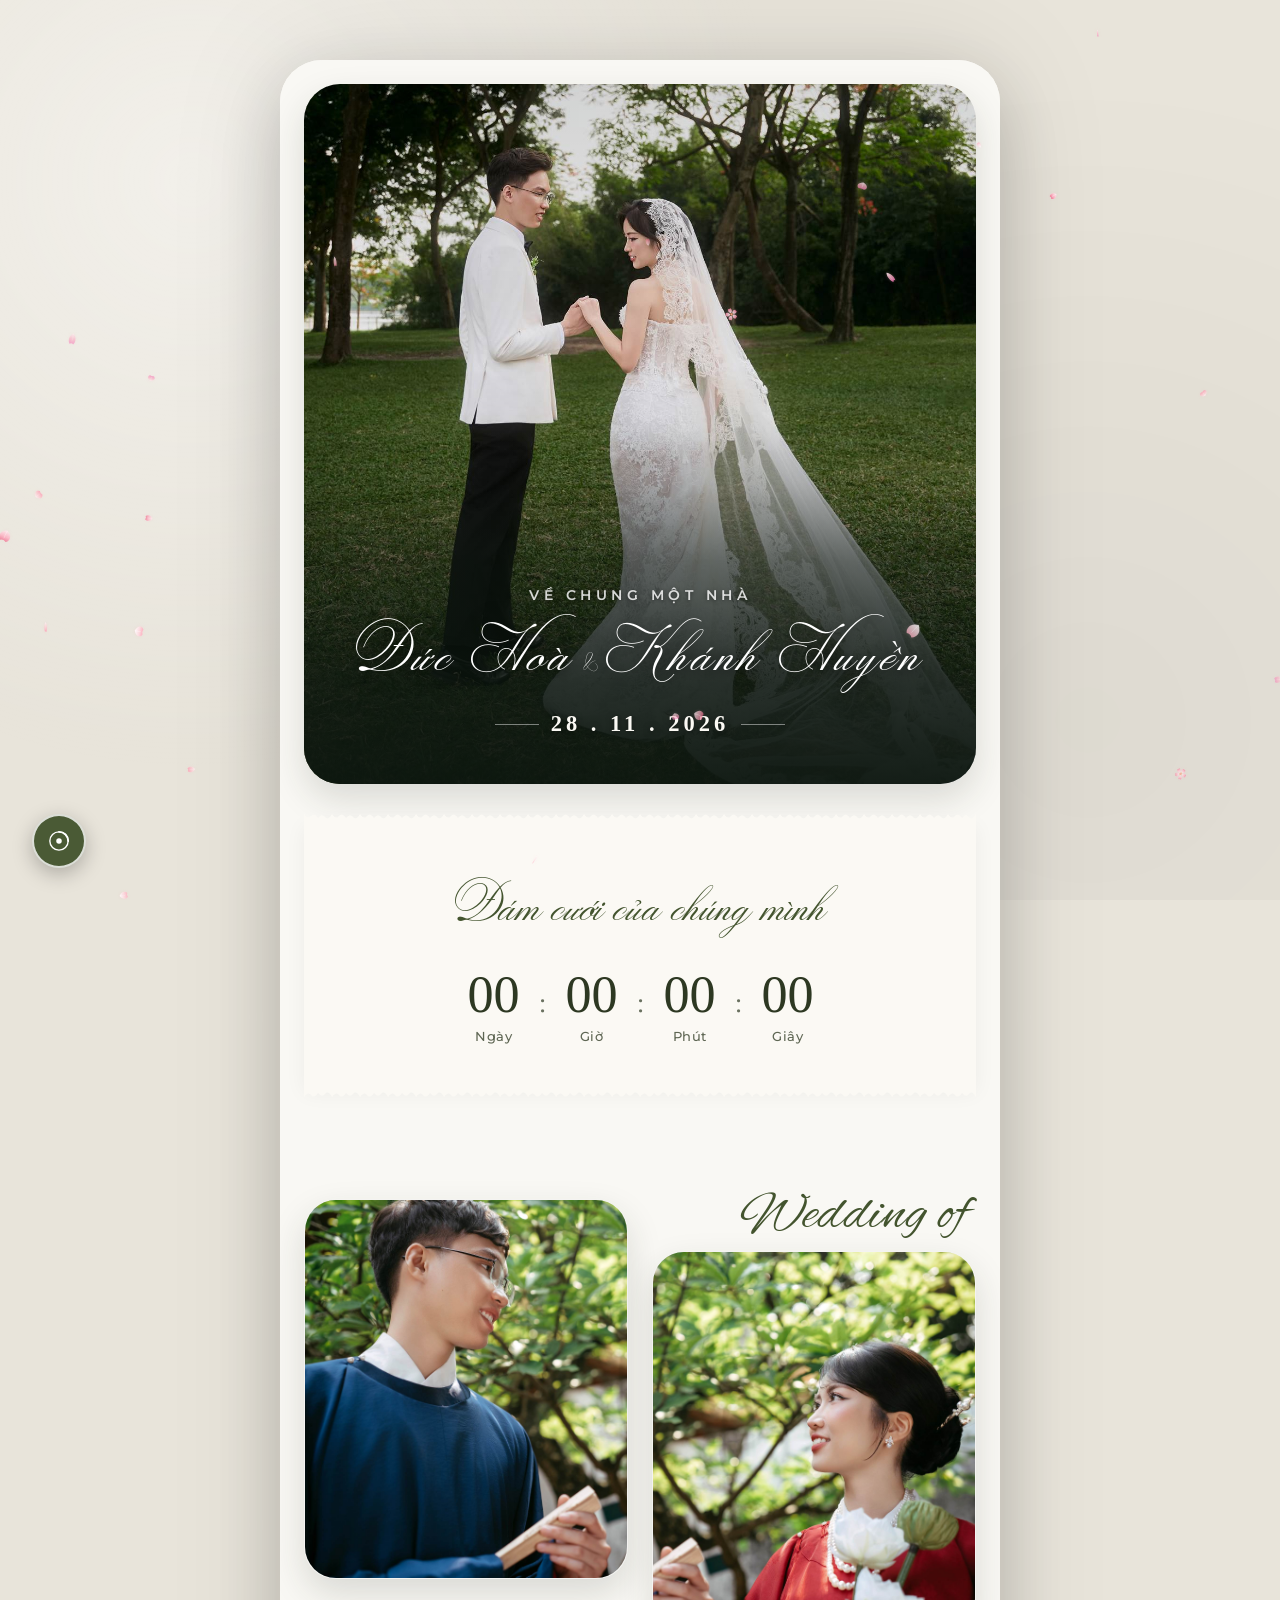
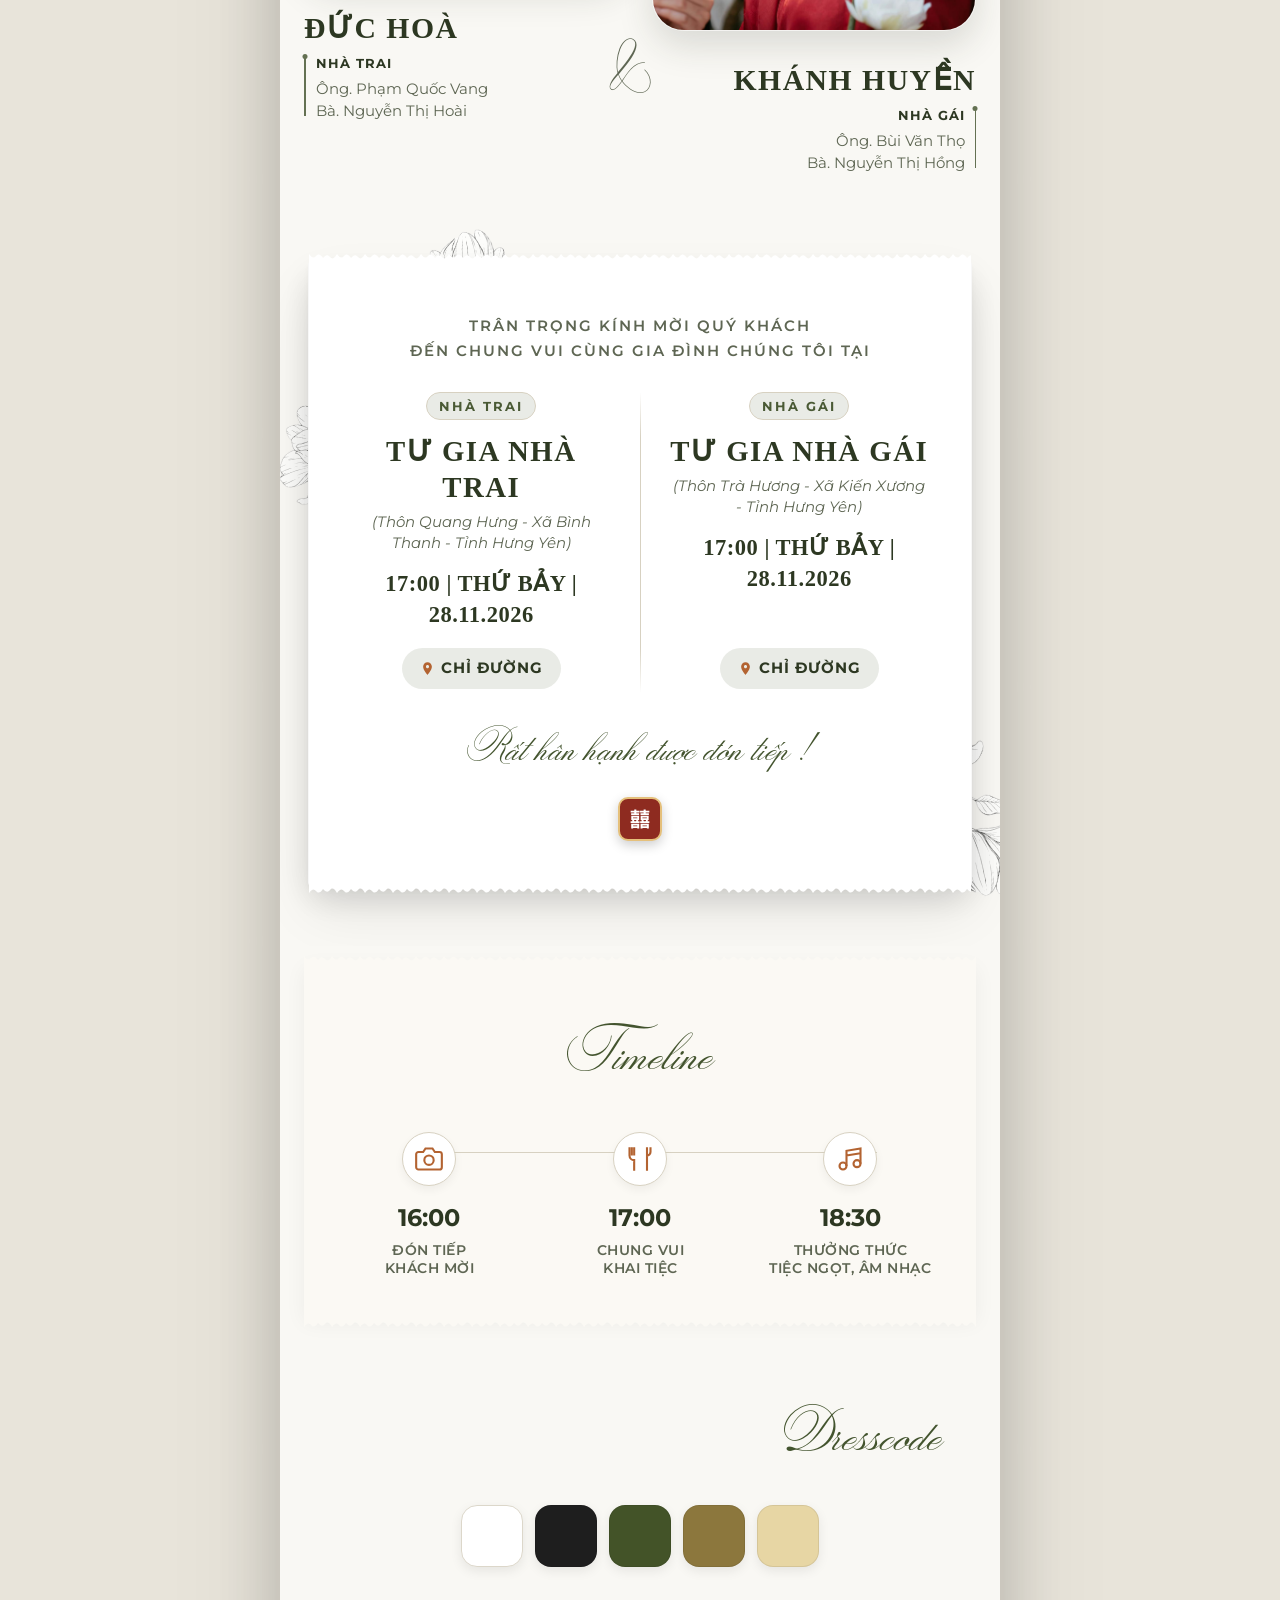
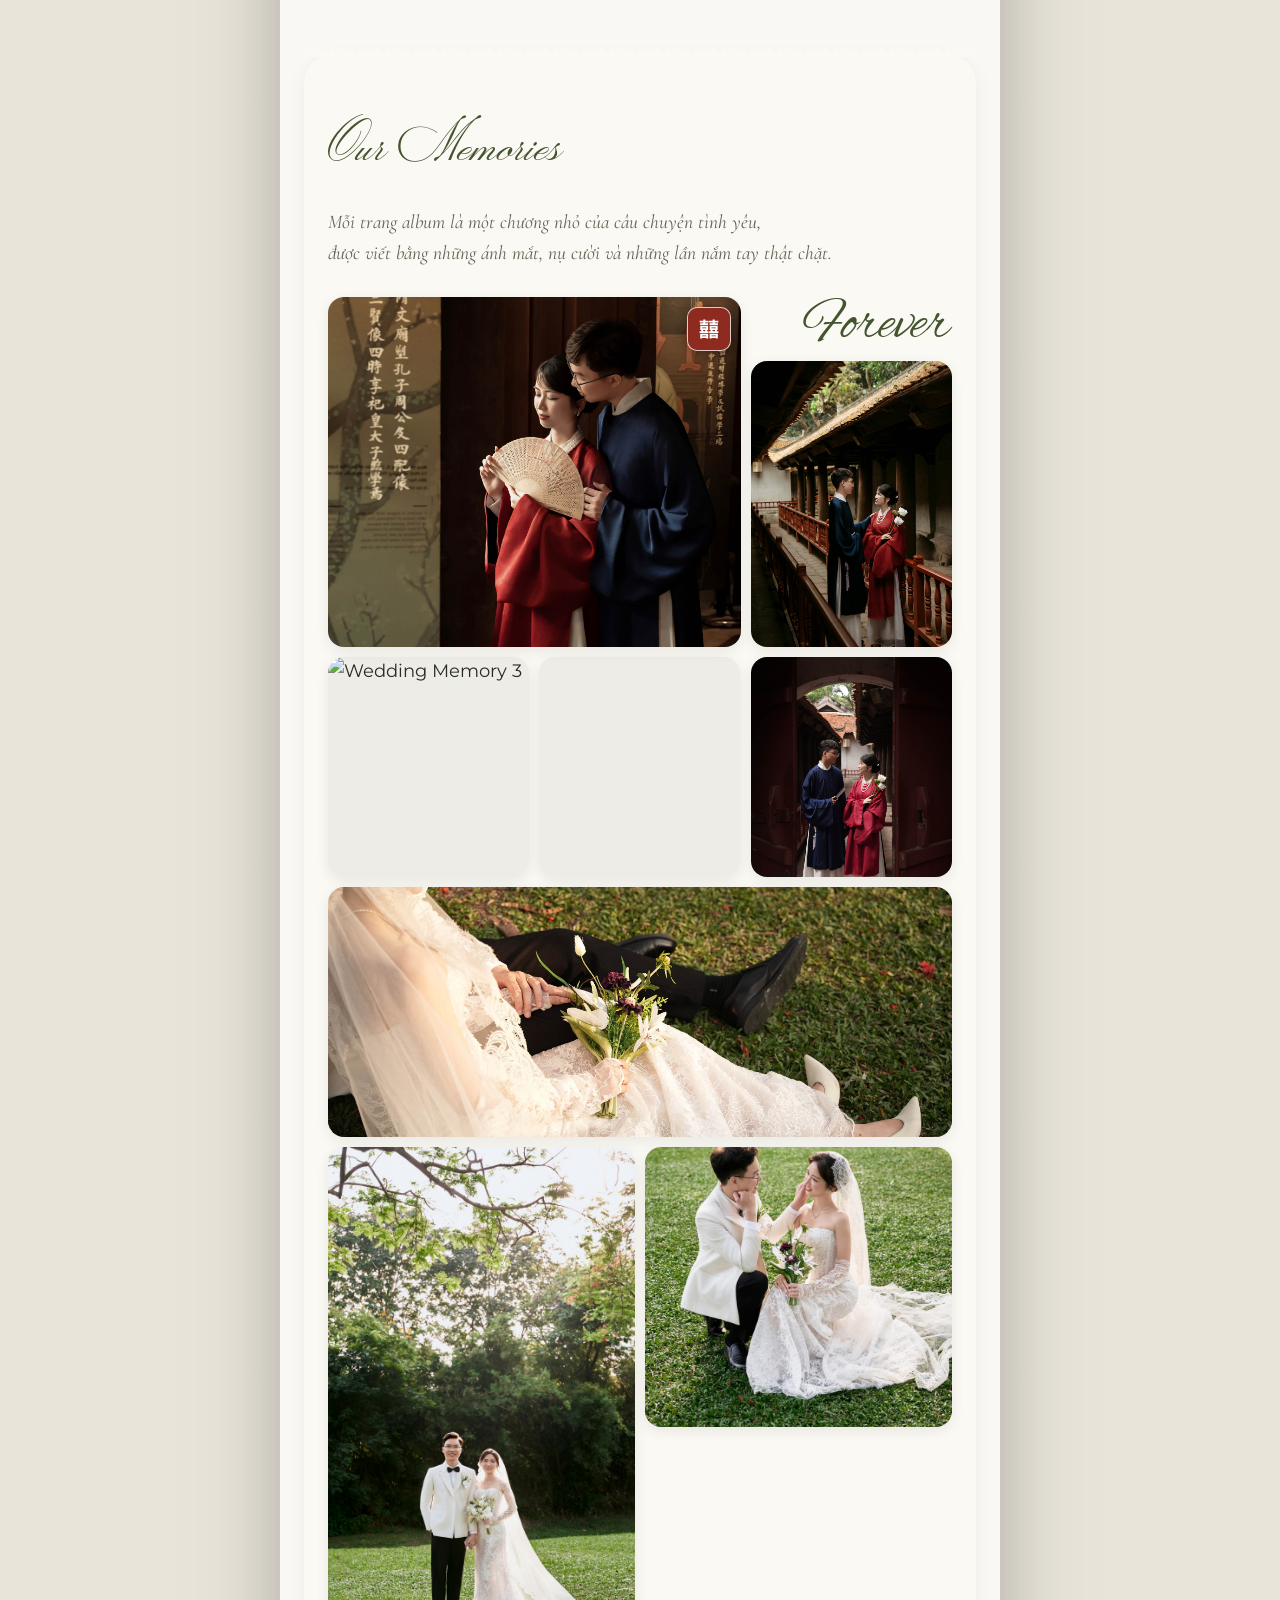
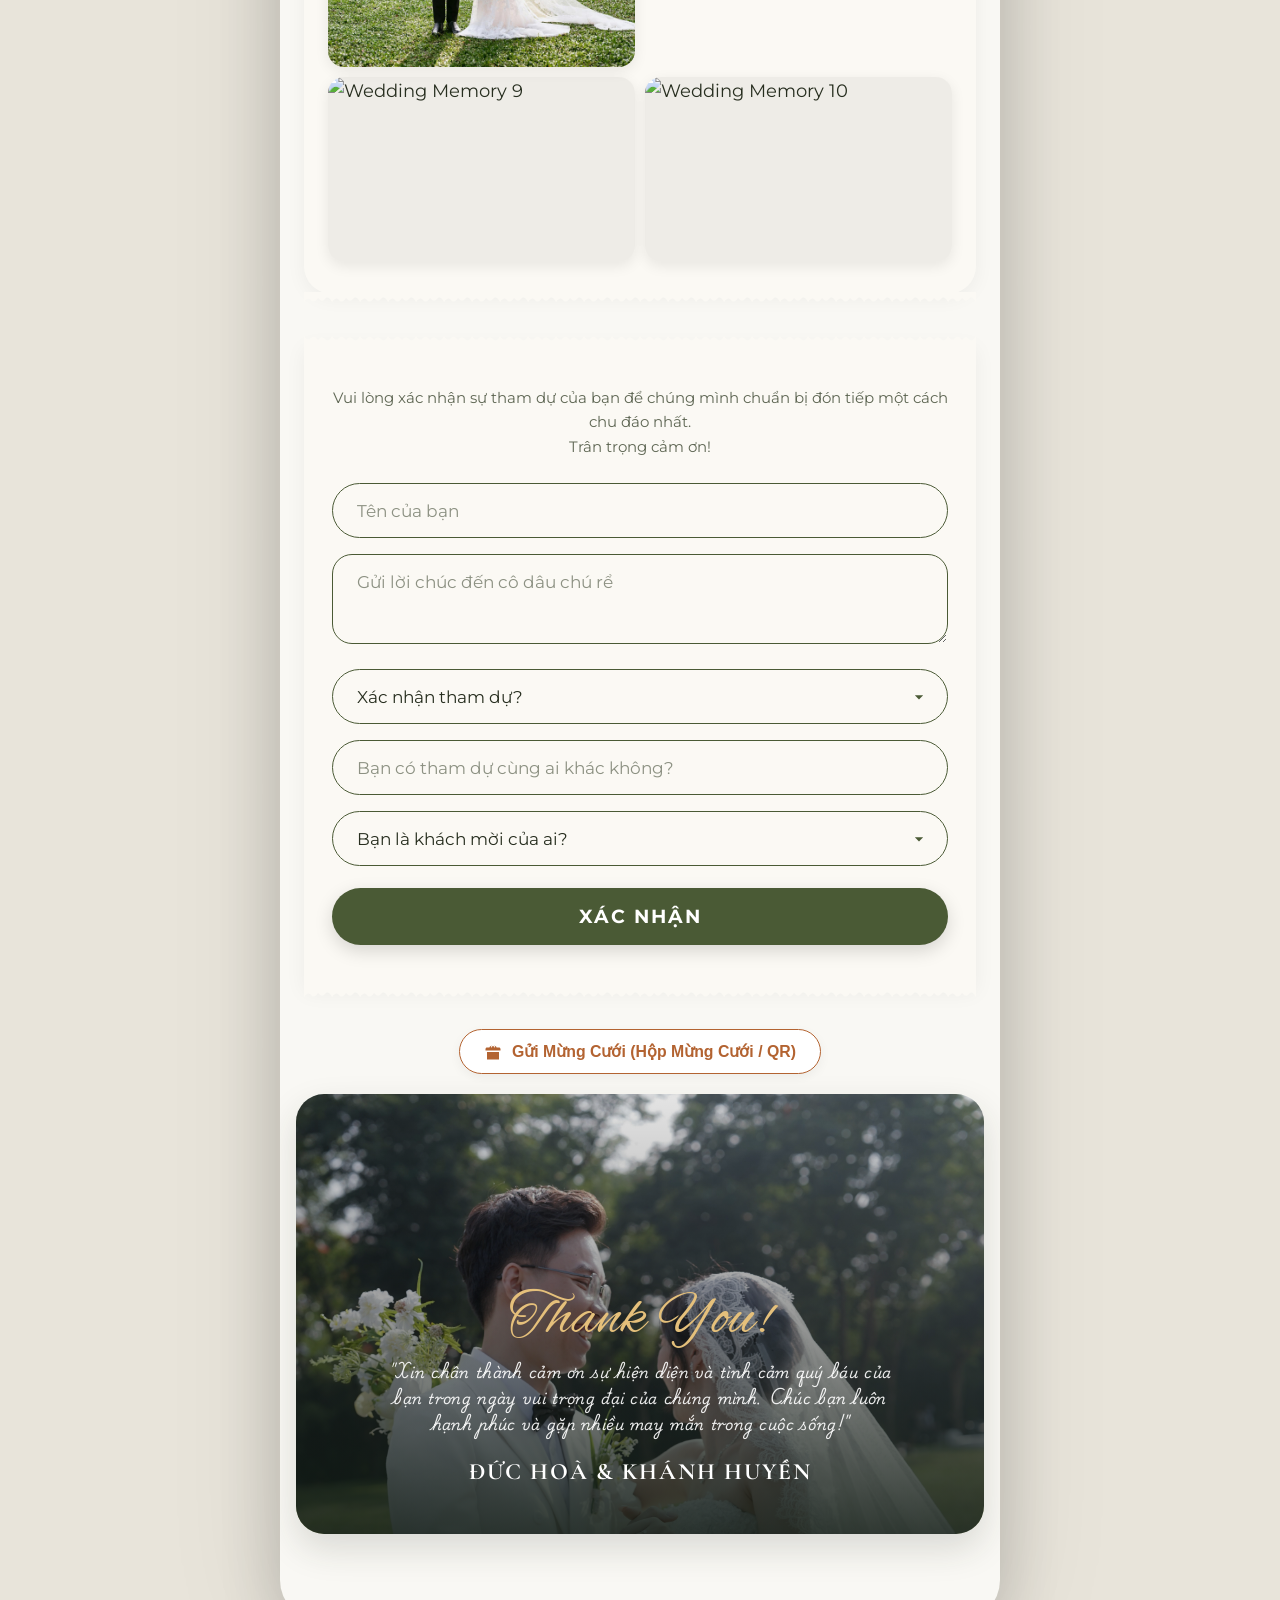
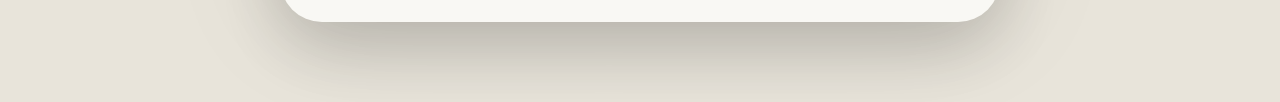
==== commit a0c569b9: "Update:" ====
--- a/index.html
+++ b/index.html
@@ -12,8 +12,8 @@
   <meta property="og:image" content="assets/root_images/HNH03675.jpg">
   <meta property="og:type" content="website">
 
-  <link rel="icon"
-    href="data:image/svg+xml,<svg xmlns='http://www.w3.org/2000/svg' viewBox='0 0 100 100'><rect width='100' height='100' rx='20' fill='%238e2b20'/><text x='50%' y='68%' font-size='55' font-weight='bold' text-anchor='middle' fill='%23ffd700'>囍</text></svg>">
+  <!-- <link rel="icon"
+    href="data:image/svg+xml,<svg xmlns='http://www.w3.org/2000/svg' viewBox='0 0 100 100'><rect width='100' height='100' rx='20' fill='%238e2b20'/><text x='50%' y='68%' font-size='55' font-weight='bold' text-anchor='middle' fill='%23ffd700'>囍</text></svg>"> -->
 
   <link rel="stylesheet" href="css/themes.css">
   <link rel="stylesheet" href="css/style.css">
@@ -79,133 +79,7 @@
       </div>
     </section>
 
-    <section class="section-save-date" id="save-the-date">
-      <div class="save-date-card reveal-on-scroll reveal-up" id="save-date-card"
-        style="background-image: linear-gradient(140deg, rgba(15, 25, 18, 0.72) 0%, rgba(15, 25, 18, 0.48) 45%, rgba(15, 25, 18, 0.75) 100%), url('assets/root_images/DRN00690.JPG');">
-        <div class="save-date-header reveal-on-scroll reveal-left delay-1">
-          <h2 class="save-date-title">
-            <span class="std-word word-save font-script">Quyết định</span>
-
-            <span class="std-word word-date font-script">bên nhau trọn đời</span>
-          </h2>
-
-        </div>
-
-        <div class="save-date-grid">
-
-          <div class="save-date-item tall reveal-on-scroll reveal-scale delay-1">
-            <img src="assets/root_images/HNH03393.JPG" id="save-date-img-1" alt="Save the date" loading="lazy">
-          </div>
-          <div class="save-date-item sq1 reveal-on-scroll reveal-right delay-2">
-            <img src="assets/root_images/HNH03781.JPG" id="save-date-img-2" alt="Save the date" loading="lazy">
-          </div>
-          <div class="save-date-item sq2 reveal-on-scroll reveal-right delay-3">
-            <img src="assets/root_images/DRN00773.jpg" id="save-date-img-3" alt="Save the date" loading="lazy">
-          </div>
-
-          <div class="save-date-item wide reveal-on-scroll reveal-scale delay-2">
-            <img src="assets/root_images/HNH02448.JPG" id="save-date-img-4" alt="Save the date" loading="lazy">
-          </div>
-
-          <div class="save-date-item tall-left reveal-on-scroll reveal-scale delay-1">
-            <img src="assets/root_images/HNH02441.JPG" id="save-date-img-5" alt="Save the date" loading="lazy">
-          </div>
-          <div class="save-date-item sq3 reveal-on-scroll reveal-left delay-2">
-            <img src="assets/root_images/HNH02772.JPG" id="save-date-img-6" alt="Save the date" loading="lazy">
-          </div>
-          <div class="save-date-item sq4 reveal-on-scroll reveal-left delay-3">
-            <img src="assets/root_images/HNH03834.JPG" id="save-date-img-7" alt="Save the date" loading="lazy">
-          </div>
-
-          <div class="save-date-item duo1 reveal-on-scroll reveal-up delay-2">
-            <img src="assets/root_images/HNH02755.JPG" id="save-date-img-8" alt="Save the date" loading="lazy">
-          </div>
-          <div class="save-date-item duo2 reveal-on-scroll reveal-up delay-3">
-            <img src="assets/root_images/HNH02915.JPG" id="save-date-img-9" alt="Save the date" loading="lazy">
-          </div>
-        </div>
-      </div>
-
-      <div class="floral-divider">
-        <svg viewBox="0 0 200 50" xmlns="http://www.w3.org/2000/svg">
-          <path d="M10 25 Q50 5 100 25 T190 25" stroke-width="1.2" stroke-dasharray="2 2" />
-          <circle cx="100" cy="25" r="4" fill="currentColor" />
-          <path d="M90 25 C90 15, 110 15, 110 25 C110 35, 90 35, 90 25 Z" stroke-width="1" />
-        </svg>
-      </div>
-    </section>
-
-    <section class="section-invitation reveal-on-scroll reveal-up" id="invitation">
-
-      <div class="invitation-magnolia-bg" aria-hidden="true">
-        <img src="assets/images/magnolia.png" alt="" class="magnolia-flower flower-top-left">
-        <img src="assets/images/magnolia.png" alt="" class="magnolia-flower flower-bottom-right">
-      </div>
-
-      <div class="invitation-paper-sheet torn-paper">
-
-        <p class="invitation-intro reveal-on-scroll reveal-up delay-1">
-          TRÂN TRỌNG KÍNH MỜI QUÝ KHÁCH<br>
-          ĐẾN CHUNG VUI CÙNG GIA ĐÌNH CHÚNG TÔI TẠI
-        </p>
-
-        <div class="invitation-venues-grid">
-
-          <div class="invitation-venue-col venue-col-groom reveal-on-scroll reveal-left delay-2">
-            <span class="venue-side-tag groom-tag">NHÀ TRAI</span>
-
-            <h2 class="venue-name font-serif" id="invitation-groom-venue-name">TƯ GIA NHÀ TRAI</h2>
-            <p class="venue-address" id="invitation-groom-venue-address">(Xã Bình Thanh - Tỉnh Hưng Yên)</p>
-
-            <div class="invitation-datetime font-serif" id="invitation-groom-datetime">
-              14:00 | CHỦ NHẬT | 29.11.2026
-            </div>
-
-            <a href="https://maps.app.goo.gl/v3dikxQMnXr4cf4JA" target="_blank" rel="noopener" class="btn-map"
-              id="invitation-groom-map-btn">
-              <svg viewBox="0 0 24 24" xmlns="http://www.w3.org/2000/svg">
-                <path
-                  d="M12 2C8.13 2 5 5.13 5 9c0 5.25 7 13 7 13s7-7.75 7-13c0-3.87-3.13-7-7-7zm0 9.5c-1.38 0-2.5-1.12-2.5-2.5s1.12-2.5 2.5-2.5 2.5 1.12 2.5 2.5-1.12 2.5-2.5 2.5z" />
-              </svg>
-              <span>CHỈ ĐƯỜNG</span>
-            </a>
-          </div>
-
-          <div class="invitation-venue-divider" aria-hidden="true"></div>
-
-          <div class="invitation-venue-col venue-col-bride reveal-on-scroll reveal-right delay-2">
-            <span class="venue-side-tag bride-tag">NHÀ GÁI</span>
-
-            <h2 class="venue-name font-serif" id="invitation-bride-venue-name">TƯ GIA NHÀ GÁI</h2>
-            <p class="venue-address" id="invitation-bride-venue-address">(Xã Bình Thanh - Tỉnh Hưng Yên)</p>
-
-            <div class="invitation-datetime font-serif" id="invitation-bride-datetime">
-              09:00 | CHỦ NHẬT | 29.11.2026
-            </div>
-
-            <a href="https://maps.app.goo.gl/v3dikxQMnXr4cf4JA" target="_blank" rel="noopener" class="btn-map"
-              id="invitation-bride-map-btn">
-              <svg viewBox="0 0 24 24" xmlns="http://www.w3.org/2000/svg">
-                <path
-                  d="M12 2C8.13 2 5 5.13 5 9c0 5.25 7 13 7 13s7-7.75 7-13c0-3.87-3.13-7-7-7zm0 9.5c-1.38 0-2.5-1.12-2.5-2.5s1.12-2.5 2.5-2.5 2.5 1.12 2.5 2.5-1.12 2.5-2.5 2.5z" />
-              </svg>
-              <span>CHỈ ĐƯỜNG</span>
-            </a>
-          </div>
-        </div>
-
-        <p class="invitation-salute font-script reveal-on-scroll reveal-up delay-3">Rất hân hạnh được đón tiếp !</p>
-
-        <div class="song-hy-badge small reveal-on-scroll reveal-pop delay-4">
-          <svg viewBox="0 0 1000 1000" xmlns="http://www.w3.org/2000/svg" fill="currentColor">
-            <path
-              d="M891.1 664.7 L507.3 664.7 L507.3 591.7 L573 591.7 C567.6 578.2 562.5 565.2 557.6 552.7 L601.4 537.3 L527.6 537.3 L527.6 367.7 L861.9 367.7 L861.9 537.3 L790.5 537.3 L840 551.9 C832.4 564.4 824.8 577.6 817.2 591.7 L891.1 591.7 Z M481.3 664.7 L108.9 664.7 L108.9 591.7 L181.9 591.7 C176.5 578.2 171.4 565.2 166.5 552.7 L210.3 537.3 L136.5 537.3 L136.5 367.7 L463.5 367.7 L463.5 537.3 L388.8 537.3 L435.9 551.1 C428.3 564.1 420.5 577.6 412.4 591.7 L481.3 591.7 Z M786.4 900 L786.4 872.4 L605.5 872.4 L605.5 900 L524.3 900 L524.3 699.6 L867.5 699.6 L867.5 900 Z M385.6 900 L385.6 872.4 L214.4 872.4 L214.4 900 L133.3 900 L133.3 699.6 L466.7 699.6 L466.7 900 Z M502.4 156 L651.7 156 L651.7 100 L737.7 100 L737.7 156 L889.5 156 L889.5 228.2 L737.7 228.2 L737.7 265.5 L870.8 265.5 L870.8 332 L521.9 332 L521.9 265.5 L651.7 265.5 L651.7 228.2 L502.4 228.2 Z M111.4 156 L260.6 156 L260.6 100 L346.7 100 L346.7 156 L481.3 156 L481.3 228.2 L346.7 228.2 L346.7 265.5 L463.5 265.5 L463.5 332 L130.8 332 L130.8 265.5 L260.6 265.5 L260.6 228.2 L111.4 228.2 Z M786.4 766.1 L605.5 766.1 L605.5 805.1 L786.4 805.1 Z M385.6 766.1 L214.4 766.1 L214.4 805.1 L385.6 805.1 Z M602.2 470.8 L787.2 470.8 L787.2 435.9 L602.2 435.9 Z M211.2 470.8 L388.8 470.8 L388.8 435.9 L211.2 435.9 Z M661.5 591.7 L732.9 591.7 C741.5 572.2 749.4 554.1 756.4 537.3 L639.6 537.3 C646.6 554.6 653.9 572.8 661.5 591.7 Z M270.4 591.7 L328 591.7 C337.2 572.2 345.3 554.1 352.3 537.3 L248.5 537.3 C255.5 554.6 262.8 572.8 270.4 591.7 Z"
-              fill-rule="evenodd" />
-          </svg>
-        </div>
-      </div>
-    </section>
-
+    
     <section class="section-couple" id="couple">
       <div class="couple-columns-wrap">
 
@@ -249,59 +123,136 @@
       </div>
     </section>
 
-    <section class="section-timeline torn-paper reveal-on-scroll reveal-up" id="timeline">
-      <h2 class="timeline-heading font-script reveal-on-scroll reveal-up">Timeline</h2>
-
-      <div class="timeline-items" id="timeline-items">
-
-        <div class="timeline-node reveal-on-scroll reveal-up delay-1">
-          <div class="timeline-icon-wrap">
-            <svg viewBox="0 0 24 24" xmlns="http://www.w3.org/2000/svg">
-              <path d="M23 19a2 2 0 0 1-2 2H3a2 2 0 0 1-2-2V8a2 2 0 0 1 2-2h4l2-3h6l2 3h4a2 2 0 0 1 2 2z" />
-              <circle cx="12" cy="13" r="4" />
-            </svg>
-          </div>
-          <div class="timeline-time">14:00</div>
-          <div class="timeline-title">ĐÓN TIẾP<br>KHÁCH MỜI</div>
-        </div>
-
-        <div class="timeline-node reveal-on-scroll reveal-up delay-3">
-          <div class="timeline-icon-wrap">
-            <svg viewBox="0 0 24 24" xmlns="http://www.w3.org/2000/svg">
-              <path d="M18 2v20M21 2v4a3 3 0 0 1-3 3M3 2v7a4 4 0 0 0 4 4v9M7 2v7M5 2v7" />
-            </svg>
-          </div>
-          <div class="timeline-time">15:00</div>
-          <div class="timeline-title">CHUNG VUI<br>KHAI TIỆC</div>
-        </div>
-
-        <div class="timeline-node reveal-on-scroll reveal-up delay-4">
-          <div class="timeline-icon-wrap">
-            <svg viewBox="0 0 24 24" xmlns="http://www.w3.org/2000/svg">
-              <path d="M9 18V5l12-2v13M9 9l12-2" />
-              <circle cx="6" cy="18" r="3" />
-              <circle cx="18" cy="16" r="3" />
-            </svg>
-          </div>
-          <div class="timeline-time">16:30</div>
-          <div class="timeline-title">MINI GAME<br>& KHIÊU VŨ</div>
-        </div>
-      </div>
-    </section>
-
-    <section class="section-dresscode reveal-on-scroll reveal-up" id="dresscode">
-      <h2 class="dresscode-heading font-script reveal-on-scroll reveal-right">Dresscode</h2>
-
-      <div class="dresscode-palette">
-        <div class="color-swatch swatch-1 reveal-on-scroll reveal-pop delay-1" title="Trắng"></div>
-        <div class="color-swatch swatch-2 reveal-on-scroll reveal-pop delay-2" title="Đen / Tối"></div>
-        <div class="color-swatch swatch-3 reveal-on-scroll reveal-pop delay-3" title="Màu Chủ Đạo"></div>
-        <div class="color-swatch swatch-4 reveal-on-scroll reveal-pop delay-4" title="Nâu Be / Vàng Khói"></div>
-        <div class="color-swatch swatch-5 reveal-on-scroll reveal-pop delay-5" title="Kem / Pastel"></div>
-      </div>
-    </section>
-
-    <section class="section-gallery" id="gallery">
+        <section class="section-invitation reveal-on-scroll reveal-up" id="invitation">
+
+      <div class="invitation-magnolia-bg" aria-hidden="true">
+        <img src="assets/images/magnolia.png" alt="" class="magnolia-flower flower-top-left">
+        <img src="assets/images/magnolia.png" alt="" class="magnolia-flower flower-bottom-right">
+      </div>
+
+      <div class="invitation-paper-sheet torn-paper">
+
+        <p class="invitation-intro reveal-on-scroll reveal-up delay-1">
+          TRÂN TRỌNG KÍNH MỜI QUÝ KHÁCH<br>
+          ĐẾN CHUNG VUI CÙNG GIA ĐÌNH CHÚNG TÔI TẠI
+        </p>
+
+        <div class="invitation-venues-grid">
+
+          <div class="invitation-venue-col venue-col-groom reveal-on-scroll reveal-left delay-2">
+            <span class="venue-side-tag groom-tag">NHÀ TRAI</span>
+
+            <h2 class="venue-name font-serif" id="invitation-groom-venue-name">TƯ GIA NHÀ TRAI</h2>
+            <p class="venue-address" id="invitation-groom-venue-address">(Thôn Quang Hưng - Xã Bình Thanh - Tỉnh Hưng
+              Yên)</p>
+
+            <div class="invitation-datetime font-serif" id="invitation-groom-datetime">
+              14:00 | CHỦ NHẬT | 29.11.2026
+            </div>
+
+            <a href="https://maps.app.goo.gl/v3dikxQMnXr4cf4JA" target="_blank" rel="noopener" class="btn-map"
+              id="invitation-groom-map-btn">
+              <svg viewBox="0 0 24 24" xmlns="http://www.w3.org/2000/svg">
+                <path
+                  d="M12 2C8.13 2 5 5.13 5 9c0 5.25 7 13 7 13s7-7.75 7-13c0-3.87-3.13-7-7-7zm0 9.5c-1.38 0-2.5-1.12-2.5-2.5s1.12-2.5 2.5-2.5 2.5 1.12 2.5 2.5-1.12 2.5-2.5 2.5z" />
+              </svg>
+              <span>CHỈ ĐƯỜNG</span>
+            </a>
+          </div>
+
+          <div class="invitation-venue-divider" aria-hidden="true"></div>
+
+          <div class="invitation-venue-col venue-col-bride reveal-on-scroll reveal-right delay-2">
+            <span class="venue-side-tag bride-tag">NHÀ GÁI</span>
+
+            <h2 class="venue-name font-serif" id="invitation-bride-venue-name">TƯ GIA NHÀ GÁI</h2>
+            <p class="venue-address" id="invitation-bride-venue-address">(Thôn Trà Hương, xã Kiến Xương, tỉnh Hưng Yên)
+            </p>
+
+            <div class="invitation-datetime font-serif" id="invitation-bride-datetime">
+              09:00 | CHỦ NHẬT | 29.11.2026
+            </div>
+
+            <a href="https://maps.app.goo.gl/v3dikxQMnXr4cf4JA" target="_blank" rel="noopener" class="btn-map"
+              id="invitation-bride-map-btn">
+              <svg viewBox="0 0 24 24" xmlns="http://www.w3.org/2000/svg">
+                <path
+                  d="M12 2C8.13 2 5 5.13 5 9c0 5.25 7 13 7 13s7-7.75 7-13c0-3.87-3.13-7-7-7zm0 9.5c-1.38 0-2.5-1.12-2.5-2.5s1.12-2.5 2.5-2.5 2.5 1.12 2.5 2.5-1.12 2.5-2.5 2.5z" />
+              </svg>
+              <span>CHỈ ĐƯỜNG</span>
+            </a>
+          </div>
+        </div>
+
+        <p class="invitation-salute font-script reveal-on-scroll reveal-up delay-3">Rất hân hạnh được đón tiếp !</p>
+
+        <div class="song-hy-badge small reveal-on-scroll reveal-pop delay-4">
+          <svg viewBox="0 0 1000 1000" xmlns="http://www.w3.org/2000/svg" fill="currentColor">
+            <path
+              d="M891.1 664.7 L507.3 664.7 L507.3 591.7 L573 591.7 C567.6 578.2 562.5 565.2 557.6 552.7 L601.4 537.3 L527.6 537.3 L527.6 367.7 L861.9 367.7 L861.9 537.3 L790.5 537.3 L840 551.9 C832.4 564.4 824.8 577.6 817.2 591.7 L891.1 591.7 Z M481.3 664.7 L108.9 664.7 L108.9 591.7 L181.9 591.7 C176.5 578.2 171.4 565.2 166.5 552.7 L210.3 537.3 L136.5 537.3 L136.5 367.7 L463.5 367.7 L463.5 537.3 L388.8 537.3 L435.9 551.1 C428.3 564.1 420.5 577.6 412.4 591.7 L481.3 591.7 Z M786.4 900 L786.4 872.4 L605.5 872.4 L605.5 900 L524.3 900 L524.3 699.6 L867.5 699.6 L867.5 900 Z M385.6 900 L385.6 872.4 L214.4 872.4 L214.4 900 L133.3 900 L133.3 699.6 L466.7 699.6 L466.7 900 Z M502.4 156 L651.7 156 L651.7 100 L737.7 100 L737.7 156 L889.5 156 L889.5 228.2 L737.7 228.2 L737.7 265.5 L870.8 265.5 L870.8 332 L521.9 332 L521.9 265.5 L651.7 265.5 L651.7 228.2 L502.4 228.2 Z M111.4 156 L260.6 156 L260.6 100 L346.7 100 L346.7 156 L481.3 156 L481.3 228.2 L346.7 228.2 L346.7 265.5 L463.5 265.5 L463.5 332 L130.8 332 L130.8 265.5 L260.6 265.5 L260.6 228.2 L111.4 228.2 Z M786.4 766.1 L605.5 766.1 L605.5 805.1 L786.4 805.1 Z M385.6 766.1 L214.4 766.1 L214.4 805.1 L385.6 805.1 Z M602.2 470.8 L787.2 470.8 L787.2 435.9 L602.2 435.9 Z M211.2 470.8 L388.8 470.8 L388.8 435.9 L211.2 435.9 Z M661.5 591.7 L732.9 591.7 C741.5 572.2 749.4 554.1 756.4 537.3 L639.6 537.3 C646.6 554.6 653.9 572.8 661.5 591.7 Z M270.4 591.7 L328 591.7 C337.2 572.2 345.3 554.1 352.3 537.3 L248.5 537.3 C255.5 554.6 262.8 572.8 270.4 591.7 Z"
+              fill-rule="evenodd" />
+          </svg>
+        </div>
+      </div>
+    </section>
+
+    <!-- <section class="section-save-date" id="save-the-date">
+      <div class="save-date-card reveal-on-scroll reveal-up" id="save-date-card"
+        style="background-image: linear-gradient(140deg, rgba(15, 25, 18, 0.72) 0%, rgba(15, 25, 18, 0.48) 45%, rgba(15, 25, 18, 0.75) 100%), url('assets/root_images/DRN00690.JPG');">
+        <div class="save-date-header reveal-on-scroll reveal-left delay-1">
+          <h2 class="save-date-title">
+            <span class="std-word word-save font-script">Quyết định</span>
+
+            <span class="std-word word-date font-script">bên nhau trọn đời</span>
+          </h2>
+
+        </div>
+
+        <div class="save-date-grid">
+
+          <div class="save-date-item tall reveal-on-scroll reveal-scale delay-1">
+            <img src="assets/root_images/HNH03393.JPG" id="save-date-img-1" alt="Save the date" loading="lazy">
+          </div>
+          <div class="save-date-item sq1 reveal-on-scroll reveal-right delay-2">
+            <img src="assets/root_images/HNH03781.JPG" id="save-date-img-2" alt="Save the date" loading="lazy">
+          </div>
+          <div class="save-date-item sq2 reveal-on-scroll reveal-right delay-3">
+            <img src="assets/root_images/DRN00773.jpg" id="save-date-img-3" alt="Save the date" loading="lazy">
+          </div>
+
+          <div class="save-date-item wide reveal-on-scroll reveal-scale delay-2">
+            <img src="assets/root_images/HNH02448.JPG" id="save-date-img-4" alt="Save the date" loading="lazy">
+          </div>
+
+          <div class="save-date-item tall-left reveal-on-scroll reveal-scale delay-1">
+            <img src="assets/root_images/HNH02441.JPG" id="save-date-img-5" alt="Save the date" loading="lazy">
+          </div>
+          <div class="save-date-item sq3 reveal-on-scroll reveal-left delay-2">
+            <img src="assets/root_images/HNH02772.JPG" id="save-date-img-6" alt="Save the date" loading="lazy">
+          </div>
+          <div class="save-date-item sq4 reveal-on-scroll reveal-left delay-3">
+            <img src="assets/root_images/HNH03834.JPG" id="save-date-img-7" alt="Save the date" loading="lazy">
+          </div>
+
+          <div class="save-date-item duo1 reveal-on-scroll reveal-up delay-2">
+            <img src="assets/root_images/HNH02755.JPG" id="save-date-img-8" alt="Save the date" loading="lazy">
+          </div>
+          <div class="save-date-item duo2 reveal-on-scroll reveal-up delay-3">
+            <img src="assets/root_images/HNH02915.JPG" id="save-date-img-9" alt="Save the date" loading="lazy">
+          </div>
+        </div>
+      </div>
+
+      <div class="floral-divider">
+        <svg viewBox="0 0 200 50" xmlns="http://www.w3.org/2000/svg">
+          <path d="M10 25 Q50 5 100 25 T190 25" stroke-width="1.2" stroke-dasharray="2 2" />
+          <circle cx="100" cy="25" r="4" fill="currentColor" />
+          <path d="M90 25 C90 15, 110 15, 110 25 C110 35, 90 35, 90 25 Z" stroke-width="1" />
+        </svg>
+      </div>
+    </section> -->
+
+    <!-- <section class="section-gallery" id="gallery">
       <div class="gallery-paper-card torn-paper reveal-on-scroll reveal-up">
         <h2 class="gallery-heading font-script reveal-on-scroll reveal-up">Our Memories</h2>
         <p class="gallery-quote reveal-on-scroll reveal-up delay-1">
@@ -354,6 +305,117 @@
           </div>
         </div>
       </div>
+    </section> -->
+
+
+
+
+
+    <section class="section-timeline torn-paper reveal-on-scroll reveal-up" id="timeline">
+      <h2 class="timeline-heading font-script reveal-on-scroll reveal-up">Timeline</h2>
+
+      <div class="timeline-items" id="timeline-items">
+
+        <div class="timeline-node reveal-on-scroll reveal-up delay-1">
+          <div class="timeline-icon-wrap">
+            <svg viewBox="0 0 24 24" xmlns="http://www.w3.org/2000/svg">
+              <path d="M23 19a2 2 0 0 1-2 2H3a2 2 0 0 1-2-2V8a2 2 0 0 1 2-2h4l2-3h6l2 3h4a2 2 0 0 1 2 2z" />
+              <circle cx="12" cy="13" r="4" />
+            </svg>
+          </div>
+          <div class="timeline-time">14:00</div>
+          <div class="timeline-title">ĐÓN TIẾP<br>KHÁCH MỜI</div>
+        </div>
+
+        <div class="timeline-node reveal-on-scroll reveal-up delay-3">
+          <div class="timeline-icon-wrap">
+            <svg viewBox="0 0 24 24" xmlns="http://www.w3.org/2000/svg">
+              <path d="M18 2v20M21 2v4a3 3 0 0 1-3 3M3 2v7a4 4 0 0 0 4 4v9M7 2v7M5 2v7" />
+            </svg>
+          </div>
+          <div class="timeline-time">15:00</div>
+          <div class="timeline-title">CHUNG VUI<br>KHAI TIỆC</div>
+        </div>
+
+        <div class="timeline-node reveal-on-scroll reveal-up delay-4">
+          <div class="timeline-icon-wrap">
+            <svg viewBox="0 0 24 24" xmlns="http://www.w3.org/2000/svg">
+              <path d="M9 18V5l12-2v13M9 9l12-2" />
+              <circle cx="6" cy="18" r="3" />
+              <circle cx="18" cy="16" r="3" />
+            </svg>
+          </div>
+          <div class="timeline-time">16:30</div>
+          <div class="timeline-title">MINI GAME<br>& KHIÊU VŨ</div>
+        </div>
+      </div>
+    </section>
+
+    <section class="section-dresscode reveal-on-scroll reveal-up" id="dresscode">
+      <h2 class="dresscode-heading font-script reveal-on-scroll reveal-right">Dresscode</h2>
+
+      <div class="dresscode-palette">
+        <div class="color-swatch swatch-1 reveal-on-scroll reveal-pop delay-1" title="Trắng"></div>
+        <div class="color-swatch swatch-2 reveal-on-scroll reveal-pop delay-2" title="Đen / Tối"></div>
+        <div class="color-swatch swatch-3 reveal-on-scroll reveal-pop delay-3" title="Màu Chủ Đạo"></div>
+        <div class="color-swatch swatch-4 reveal-on-scroll reveal-pop delay-4" title="Nâu Be / Vàng Khói"></div>
+        <div class="color-swatch swatch-5 reveal-on-scroll reveal-pop delay-5" title="Kem / Pastel"></div>
+      </div>
+    </section>
+
+    <section class="section-gallery" id="gallery">
+      <div class="gallery-paper-card torn-paper reveal-on-scroll reveal-up">
+        <h2 class="gallery-heading font-script reveal-on-scroll reveal-up">Our Memories</h2>
+        <p class="gallery-quote reveal-on-scroll reveal-up delay-1">
+          Mỗi trang album là một chương nhỏ của câu chuyện tình yêu,<br>
+          được viết bằng những ánh mắt, nụ cười và những lần nắm tay thật chặt.
+        </p>
+
+        <div class="gallery-grid" id="gallery-grid">
+
+          <div class="gallery-item g-item-1 reveal-on-scroll reveal-scale delay-1">
+            <img src="assets/root_images/HNH00913.JPG" id="gallery-img-1" alt="Wedding Memory 1" loading="lazy">
+            <div class="song-hy-badge small gallery-floating-songhy">
+              <svg viewBox="0 0 1000 1000" xmlns="http://www.w3.org/2000/svg" fill="currentColor">
+                <path
+                  d="M891.1 664.7 L507.3 664.7 L507.3 591.7 L573 591.7 C567.6 578.2 562.5 565.2 557.6 552.7 L601.4 537.3 L527.6 537.3 L527.6 367.7 L861.9 367.7 L861.9 537.3 L790.5 537.3 L840 551.9 C832.4 564.4 824.8 577.6 817.2 591.7 L891.1 591.7 Z M481.3 664.7 L108.9 664.7 L108.9 591.7 L181.9 591.7 C176.5 578.2 171.4 565.2 166.5 552.7 L210.3 537.3 L136.5 537.3 L136.5 367.7 L463.5 367.7 L463.5 537.3 L388.8 537.3 L435.9 551.1 C428.3 564.1 420.5 577.6 412.4 591.7 L481.3 591.7 Z M786.4 900 L786.4 872.4 L605.5 872.4 L605.5 900 L524.3 900 L524.3 699.6 L867.5 699.6 L867.5 900 Z M385.6 900 L385.6 872.4 L214.4 872.4 L214.4 900 L133.3 900 L133.3 699.6 L466.7 699.6 L466.7 900 Z M502.4 156 L651.7 156 L651.7 100 L737.7 100 L737.7 156 L889.5 156 L889.5 228.2 L737.7 228.2 L737.7 265.5 L870.8 265.5 L870.8 332 L521.9 332 L521.9 265.5 L651.7 265.5 L651.7 228.2 L502.4 228.2 Z M111.4 156 L260.6 156 L260.6 100 L346.7 100 L346.7 156 L481.3 156 L481.3 228.2 L346.7 228.2 L346.7 265.5 L463.5 265.5 L463.5 332 L130.8 332 L130.8 265.5 L260.6 265.5 L260.6 228.2 L111.4 228.2 Z M786.4 766.1 L605.5 766.1 L605.5 805.1 L786.4 805.1 Z M385.6 766.1 L214.4 766.1 L214.4 805.1 L385.6 805.1 Z M602.2 470.8 L787.2 470.8 L787.2 435.9 L602.2 435.9 Z M211.2 470.8 L388.8 470.8 L388.8 435.9 L211.2 435.9 Z M661.5 591.7 L732.9 591.7 C741.5 572.2 749.4 554.1 756.4 537.3 L639.6 537.3 C646.6 554.6 653.9 572.8 661.5 591.7 Z M270.4 591.7 L328 591.7 C337.2 572.2 345.3 554.1 352.3 537.3 L248.5 537.3 C255.5 554.6 262.8 572.8 270.4 591.7 Z"
+                  fill-rule="evenodd" />
+              </svg>
+            </div>
+          </div>
+
+          <div class="g-col-forever reveal-on-scroll reveal-scale delay-2">
+            <span class="gallery-tag-text font-script">Forever</span>
+            <div class="gallery-item g-item-2">
+              <img src="assets/root_images/HNH03352.JPG" id="gallery-img-2" alt="Wedding Memory 2" loading="lazy">
+            </div>
+          </div>
+          <div class="gallery-item g-item-3 reveal-on-scroll reveal-scale delay-1">
+            <img src="assets/root_images/HNH00037.JPG" id="gallery-img-3" alt="Wedding Memory 3" loading="lazy">
+          </div>
+          <div class="gallery-item g-item-4 reveal-on-scroll reveal-scale delay-2">
+            <img src="assets/root_images/HNH00317.JPG" id="gallery-img-4" alt="Wedding Memory 4" loading="lazy">
+          </div>
+          <div class="gallery-item g-item-5 reveal-on-scroll reveal-scale delay-3">
+            <img src="assets/root_images/HNH00425.JPG" id="gallery-img-5" alt="Wedding Memory 5" loading="lazy">
+          </div>
+          <div class="gallery-item g-item-6 reveal-on-scroll reveal-scale delay-2">
+            <img src="assets/root_images/HNH03619.JPG" id="gallery-img-6" alt="Wedding Memory 6" loading="lazy">
+          </div>
+          <div class="gallery-item g-item-7 reveal-on-scroll reveal-scale delay-3">
+            <img src="assets/root_images/HNH01074.JPG" id="gallery-img-7" alt="Wedding Memory 7" loading="lazy">
+          </div>
+          <div class="gallery-item g-item-8 reveal-on-scroll reveal-scale delay-4">
+            <img src="assets/root_images/HNH00291.JPG" id="gallery-img-8" alt="Wedding Memory 8" loading="lazy">
+          </div>
+          <div class="gallery-item g-item-9 reveal-on-scroll reveal-scale delay-2">
+            <img src="assets/root_images/HNH00152.JPG" id="gallery-img-9" alt="Wedding Memory 9" loading="lazy">
+          </div>
+          <div class="gallery-item g-item-10 reveal-on-scroll reveal-scale delay-3">
+            <img src="assets/root_images/HNH00222.JPG" id="gallery-img-10" alt="Wedding Memory 10" loading="lazy">
+          </div>
+        </div>
+      </div>
     </section>
 
     <section class="section-rsvp torn-paper reveal-on-scroll reveal-up" id="rsvp">
@@ -416,7 +478,8 @@
         <div class="thank-you-content">
           <h2 class="thank-you-title font-script">Thank You!</h2>
           <p class="thank-you-quote">
-            "Xin chân thành cảm ơn sự hiện diện và tình cảm quý báu của bạn trong ngày vui trọng đại của chúng mình. Chúc bạn luôn hạnh phúc và gặp nhiều may mắn trong cuộc sống!"
+            "Xin chân thành cảm ơn sự hiện diện và tình cảm quý báu của bạn trong ngày vui trọng đại của chúng mình.
+            Chúc bạn luôn hạnh phúc và gặp nhiều may mắn trong cuộc sống!"
           </p>
           <div class="thank-you-couple font-serif">ĐỨC HOÀ & KHÁNH HUYỀN</div>
 
@@ -497,4 +560,4 @@
   <script src="js/main.js"></script>
 </body>
 
-</html>
+</html>
--- a/css/style.css
+++ b/css/style.css
@@ -1,6 +1,8 @@
 @import url('https://fonts.googleapis.com/css2?family=Alex+Brush&family=Cormorant+Garamond:ital,wght@0,400;0,500;0,600;0,700;1,400;1,600&family=Dancing+Script:wght@400;600;700&family=Great+Vibes&family=Montserrat:ital,wght@0,300;0,400;0,500;0,600;0,700;1,400&family=Playball&display=swap');
 
-*, *::before, *::after {
+*,
+*::before,
+*::after {
   box-sizing: border-box;
   margin: 0;
   padding: 0;
@@ -95,11 +97,11 @@
 @font-face {
   font-family: 'Cach Dieu';
   src: url('/assets/fonts/font-cach-dieu.otf'),
-        url('/wedding/assets/fonts/font-cach-dieu.otf');
+    url('/wedding/assets/fonts/font-cach-dieu.otf');
 }
 
 .font-script {
-  font-family:'Cach Dieu', 'Alex Brush', 'Great Vibes', cursive;
+  font-family: 'Cach Dieu', 'Alex Brush', 'Great Vibes', cursive;
   font-weight: 400;
   color: var(--text-script);
 }
@@ -163,6 +165,7 @@
   width: 38px;
   height: 38px;
 }
+
 .song-hy-badge.small svg {
   width: 24px;
   height: 24px;
@@ -195,12 +198,10 @@
 .hero-overlay {
   position: absolute;
   inset: 0;
-  background: linear-gradient(
-    to bottom,
-    rgba(0, 0, 0, 0.15) 0%,
-    rgba(0, 0, 0, 0.05) 40%,
-    rgba(0, 0, 0, 0.35) 100%
-  );
+  background: linear-gradient(to bottom,
+      rgba(0, 0, 0, 0.15) 0%,
+      rgba(0, 0, 0, 0.05) 40%,
+      rgba(0, 0, 0, 0.35) 100%);
   pointer-events: none;
 }
 
@@ -218,14 +219,12 @@
   right: 0;
   bottom: 0;
   padding: 130px 18px 32px;
-  background: linear-gradient(
-    to top,
-    rgba(12, 22, 15, 0.94) 0%,
-    rgba(12, 22, 15, 0.82) 28%,
-    rgba(12, 22, 15, 0.52) 62%,
-    rgba(12, 22, 15, 0.16) 84%,
-    transparent 100%
-  );
+  background: linear-gradient(to top,
+      rgba(12, 22, 15, 0.94) 0%,
+      rgba(12, 22, 15, 0.82) 28%,
+      rgba(12, 22, 15, 0.52) 62%,
+      rgba(12, 22, 15, 0.16) 84%,
+      transparent 100%);
   display: flex;
   flex-direction: column;
   align-items: center;
@@ -311,6 +310,7 @@
     opacity: 0;
     transform: translateY(22px);
   }
+
   to {
     opacity: 1;
     transform: translateY(0);
@@ -396,7 +396,7 @@
 
 .section-countdown {
   padding: 30px 20px 36px;
-  margin: 10px 16px 20px;
+  margin: 50px 16px 50px;
 }
 
 .countdown-wrapper {
@@ -463,12 +463,10 @@
   color: #ffffff;
   background-color: var(--bg-card-alt);
   background-image:
-    linear-gradient(
-      140deg,
+    linear-gradient(140deg,
       rgba(15, 25, 18, 0.72) 0%,
       rgba(15, 25, 18, 0.48) 45%,
-      rgba(15, 25, 18, 0.75) 100%
-    ),
+      rgba(15, 25, 18, 0.75) 100%),
     url('../assets/root_images/DRN00690.JPG');
   background-size: cover;
   background-position: center;
@@ -784,13 +782,11 @@
 
 .invitation-venue-divider {
   width: 1px;
-  background: linear-gradient(
-    to bottom,
-    transparent,
-    var(--border-color, rgba(0, 0, 0, 0.12)) 15%,
-    var(--border-color, rgba(0, 0, 0, 0.12)) 85%,
-    transparent
-  );
+  background: linear-gradient(to bottom,
+      transparent,
+      var(--border-color, rgba(0, 0, 0, 0.12)) 15%,
+      var(--border-color, rgba(0, 0, 0, 0.12)) 85%,
+      transparent);
   align-self: stretch;
 }
 
@@ -1143,11 +1139,26 @@
   transform: translateY(-4px);
 }
 
-.swatch-1 { background-color: var(--dresscode-1); border: 1.5px solid #dcd7ca; }
-.swatch-2 { background-color: var(--dresscode-2); }
-.swatch-3 { background-color: var(--dresscode-3); }
-.swatch-4 { background-color: var(--dresscode-4); }
-.swatch-5 { background-color: var(--dresscode-5); }
+.swatch-1 {
+  background-color: var(--dresscode-1);
+  border: 1.5px solid #dcd7ca;
+}
+
+.swatch-2 {
+  background-color: var(--dresscode-2);
+}
+
+.swatch-3 {
+  background-color: var(--dresscode-3);
+}
+
+.swatch-4 {
+  background-color: var(--dresscode-4);
+}
+
+.swatch-5 {
+  background-color: var(--dresscode-5);
+}
 
 .section-gallery {
   padding: 16px 16px 28px;
@@ -1241,28 +1252,38 @@
   height: 250px;
   position: relative;
 }
+
 .g-item-3 {
   grid-column: 1 / 3;
   height: 150px;
 }
+
 .g-item-4 {
   grid-column: 3 / 5;
   height: 150px;
 }
+
+.g-item-4>img {
+  transform: scale(2) translateY(-20px) translateX(-5px);
+}
+
 .g-item-5 {
   grid-column: 5 / 7;
   height: 150px;
 }
+
 .g-item-6 {
   grid-column: 1 / 7;
   height: 170px;
 }
+
 .g-item-7 {
-  grid-column: 1 / 3;
-  height: 190px;
-}
+  grid-column: 1 / 4;
+  height: 380px;
+}
+
 .g-item-8 {
-  grid-column: 3 / 7;
+  grid-column: 4 / 7;
   height: 190px;
 }
 
@@ -1270,6 +1291,7 @@
   grid-column: 1 / 4;
   height: 185px;
 }
+
 .g-item-10 {
   grid-column: 4 / 7;
   height: 185px;
@@ -1420,12 +1442,10 @@
 .story-overlay {
   position: absolute;
   inset: 0;
-  background: linear-gradient(
-    to bottom,
-    rgba(0, 0, 0, 0.15) 0%,
-    rgba(15, 25, 18, 0.45) 50%,
-    rgba(15, 25, 18, 0.8) 100%
-  );
+  background: linear-gradient(to bottom,
+      rgba(0, 0, 0, 0.15) 0%,
+      rgba(15, 25, 18, 0.45) 50%,
+      rgba(15, 25, 18, 0.8) 100%);
   pointer-events: none;
 }
 
@@ -1493,12 +1513,10 @@
 .thank-you-overlay {
   position: absolute;
   inset: 0;
-  background: linear-gradient(
-    to bottom,
-    rgba(0, 0, 0, 0.1) 0%,
-    rgba(0, 0, 0, 0.35) 45%,
-    rgba(15, 25, 18, 0.85) 100%
-  );
+  background: linear-gradient(to bottom,
+      rgba(0, 0, 0, 0.1) 0%,
+      rgba(0, 0, 0, 0.35) 45%,
+      rgba(15, 25, 18, 0.85) 100%);
   pointer-events: none;
 }
 
@@ -1575,8 +1593,13 @@
 }
 
 @keyframes spin {
-  from { transform: rotate(0deg); }
-  to { transform: rotate(360deg); }
+  from {
+    transform: rotate(0deg);
+  }
+
+  to {
+    transform: rotate(360deg);
+  }
 }
 
 .floating-theme-widget {
@@ -1654,11 +1677,25 @@
   border-color: #333333;
 }
 
-.theme-opt-green { background: #4a5a35; }
-.theme-opt-gold  { background: #92753a; }
-.theme-opt-red   { background: #8c262a; }
-.theme-opt-pink  { background: #9c5965; }
-.theme-opt-navy  { background: #27415e; }
+.theme-opt-green {
+  background: #4a5a35;
+}
+
+.theme-opt-gold {
+  background: #92753a;
+}
+
+.theme-opt-red {
+  background: #8c262a;
+}
+
+.theme-opt-pink {
+  background: #9c5965;
+}
+
+.theme-opt-navy {
+  background: #27415e;
+}
 
 .theme-hint {
   font-size: 0.68rem;
@@ -1772,8 +1809,15 @@
 }
 
 @keyframes fadeIn {
-  from { opacity: 0; transform: scale(0.96); }
-  to { opacity: 1; transform: scale(1); }
+  from {
+    opacity: 0;
+    transform: scale(0.96);
+  }
+
+  to {
+    opacity: 1;
+    transform: scale(1);
+  }
 }
 
 .toast-notice {
@@ -1834,14 +1878,37 @@
   transform: translate(0, 0) scale(1);
 }
 
-.delay-1 { transition-delay: 0.15s; }
-.delay-2 { transition-delay: 0.30s; }
-.delay-3 { transition-delay: 0.45s; }
-.delay-4 { transition-delay: 0.60s; }
-.delay-5 { transition-delay: 0.75s; }
-.delay-6 { transition-delay: 0.90s; }
-.delay-7 { transition-delay: 1.05s; }
-.delay-8 { transition-delay: 1.20s; }
+.delay-1 {
+  transition-delay: 0.15s;
+}
+
+.delay-2 {
+  transition-delay: 0.30s;
+}
+
+.delay-3 {
+  transition-delay: 0.45s;
+}
+
+.delay-4 {
+  transition-delay: 0.60s;
+}
+
+.delay-5 {
+  transition-delay: 0.75s;
+}
+
+.delay-6 {
+  transition-delay: 0.90s;
+}
+
+.delay-7 {
+  transition-delay: 1.05s;
+}
+
+.delay-8 {
+  transition-delay: 1.20s;
+}
 
 .hero-card {
   animation: heroCardIn 1.4s cubic-bezier(0.22, 1, 0.36, 1) forwards;
@@ -1858,9 +1925,11 @@
 .hero-date-diamonds .diamond-badge:nth-child(1) {
   animation: popDiamondIn 1s 0.45s cubic-bezier(0.34, 1.56, 0.64, 1) both;
 }
+
 .hero-date-diamonds .diamond-badge:nth-child(2) {
   animation: popDiamondIn 1s 0.60s cubic-bezier(0.34, 1.56, 0.64, 1) both;
 }
+
 .hero-date-diamonds .diamond-badge:nth-child(3) {
   animation: popDiamondIn 1s 0.75s cubic-bezier(0.34, 1.56, 0.64, 1) both;
 }
@@ -1870,6 +1939,7 @@
     opacity: 0;
     transform: scale(0.96) translateY(20px);
   }
+
   to {
     opacity: 1;
     transform: scale(1) translateY(0);
@@ -1881,6 +1951,7 @@
     opacity: 0;
     transform: translateY(-25px);
   }
+
   to {
     opacity: 1;
     transform: translateY(0);
@@ -1892,6 +1963,7 @@
     opacity: 0;
     transform: scale(0.5);
   }
+
   to {
     opacity: 1;
     transform: scale(1);
@@ -1903,6 +1975,7 @@
     opacity: 0;
     transform: rotate(45deg) scale(0.5);
   }
+
   to {
     opacity: 1;
     transform: rotate(45deg) scale(1);
@@ -1921,19 +1994,23 @@
   left: -50%;
   width: 200%;
   height: 200%;
-  background: linear-gradient(
-    60deg,
-    transparent 20%,
-    rgba(255, 255, 255, 0.35) 50%,
-    transparent 80%
-  );
+  background: linear-gradient(60deg,
+      transparent 20%,
+      rgba(255, 255, 255, 0.35) 50%,
+      transparent 80%);
   transform: rotate(30deg) translateX(-100%);
   animation: shimmer 4s infinite ease-in-out;
 }
 
 @keyframes shimmer {
-  0% { transform: rotate(30deg) translateX(-150%); }
-  40%, 100% { transform: rotate(30deg) translateX(150%); }
+  0% {
+    transform: rotate(30deg) translateX(-150%);
+  }
+
+  40%,
+  100% {
+    transform: rotate(30deg) translateX(150%);
+  }
 }
 
 .song-hy-badge {
@@ -1983,6 +2060,7 @@
   .save-date-item.tall {
     height: 410px;
   }
+
   .save-date-item.sq1,
   .save-date-item.sq2 {
     height: 198px;
@@ -2012,11 +2090,33 @@
     border-radius: 14px;
   }
 
-  .g-item-1, .g-col-forever { height: 280px; }
-  .g-col-forever .g-item-2 { height: calc(100% - 50px); min-height: 220px; }
-  .g-item-3, .g-item-4, .g-item-5 { height: 180px; }
-  .g-item-6 { height: 200px; }
-  .g-item-7, .g-item-8 { height: 230px; }
+  .g-item-1,
+  .g-col-forever {
+    height: 280px;
+  }
+
+  .g-col-forever .g-item-2 {
+    height: calc(100% - 50px);
+    min-height: 220px;
+  }
+
+  .g-item-3,
+  .g-item-4,
+  .g-item-5 {
+    height: 180px;
+  }
+
+  .g-item-6 {
+    height: 200px;
+  }
+
+  .g-item-8 {
+    height: 280px;
+  }
+
+  .g-item-7 {
+    height: 520px;
+  }
 }
 
 @media (min-width: 1024px) {
@@ -2264,7 +2364,7 @@
   }
 
   .section-couple {
-    padding: 0 24px 36px;
+    padding: 86px 24px 36px 24px;
   }
 
   .couple-columns-wrap {
@@ -2363,11 +2463,34 @@
     font-size: 1.08rem;
   }
 
-  .g-item-1, .g-col-forever { height: 350px; }
-  .g-col-forever .gallery-tag-text { font-size: 3.2rem; }
-  .g-item-3, .g-item-4, .g-item-5 { height: 220px; }
-  .g-item-6 { height: 250px; }
-  .g-item-7, .g-item-8 { height: 280px; }
+  .g-item-1,
+  .g-col-forever {
+    height: 350px;
+  }
+
+  .g-col-forever .gallery-tag-text {
+    font-size: 3.2rem;
+  }
+
+  .g-item-3,
+  .g-item-4,
+  .g-item-5 {
+    height: 220px;
+  }
+
+  .g-item-6 {
+    height: 250px;
+  }
+
+  .g-item-8 {
+    height: 280px;
+
+  }
+
+  .g-item-7 {
+    height: 520px;
+  }
+
 
   .section-rsvp {
     margin: 18px 24px 40px;
@@ -2415,15 +2538,18 @@
   .save-date-item.tall-left {
     height: 510px;
   }
+
   .save-date-item.sq1,
   .save-date-item.sq2,
   .save-date-item.sq3,
   .save-date-item.sq4 {
     height: 248px;
   }
+
   .save-date-item.wide {
     height: 260px;
   }
+
   .save-date-item.duo1,
   .save-date-item.duo2 {
     height: 270px;
@@ -2437,16 +2563,50 @@
     top: 470px;
   }
 
-  .g-item-1, .g-col-forever { height: 390px; }
-  .g-col-forever .gallery-tag-text { font-size: 3.5rem; }
-  .g-col-forever .g-item-2 { height: calc(100% - 60px); min-height: 310px; }
-  .g-item-3, .g-item-4, .g-item-5 { height: 250px; }
-  .g-item-6 { height: 280px; }
-  .g-item-7, .g-item-8 { height: 310px; }
-  .g-item-9, .g-item-10 { height: 300px; }
-
-  .story-card { height: 500px; }
-  .thank-you-card { height: 580px; }
+  .g-item-1,
+  .g-col-forever {
+    height: 390px;
+  }
+
+  .g-col-forever .gallery-tag-text {
+    font-size: 3.5rem;
+  }
+
+  .g-col-forever .g-item-2 {
+    height: calc(100% - 60px);
+    min-height: 310px;
+  }
+
+  .g-item-3,
+  .g-item-4,
+  .g-item-5 {
+    height: 250px;
+  }
+
+  .g-item-6 {
+    height: 280px;
+  }
+
+  .g-item-8 {
+    height: 280px;
+  }
+
+  .g-item-7 {
+    height: 6260px;
+  }
+
+  .g-item-9,
+  .g-item-10 {
+    height: 300px;
+  }
+
+  .story-card {
+    height: 500px;
+  }
+
+  .thank-you-card {
+    height: 580px;
+  }
 }
 
 #sakura-canvas {
@@ -2462,4 +2622,4 @@
   user-select: none;
   -webkit-user-select: none;
   overflow: hidden;
-}
+}
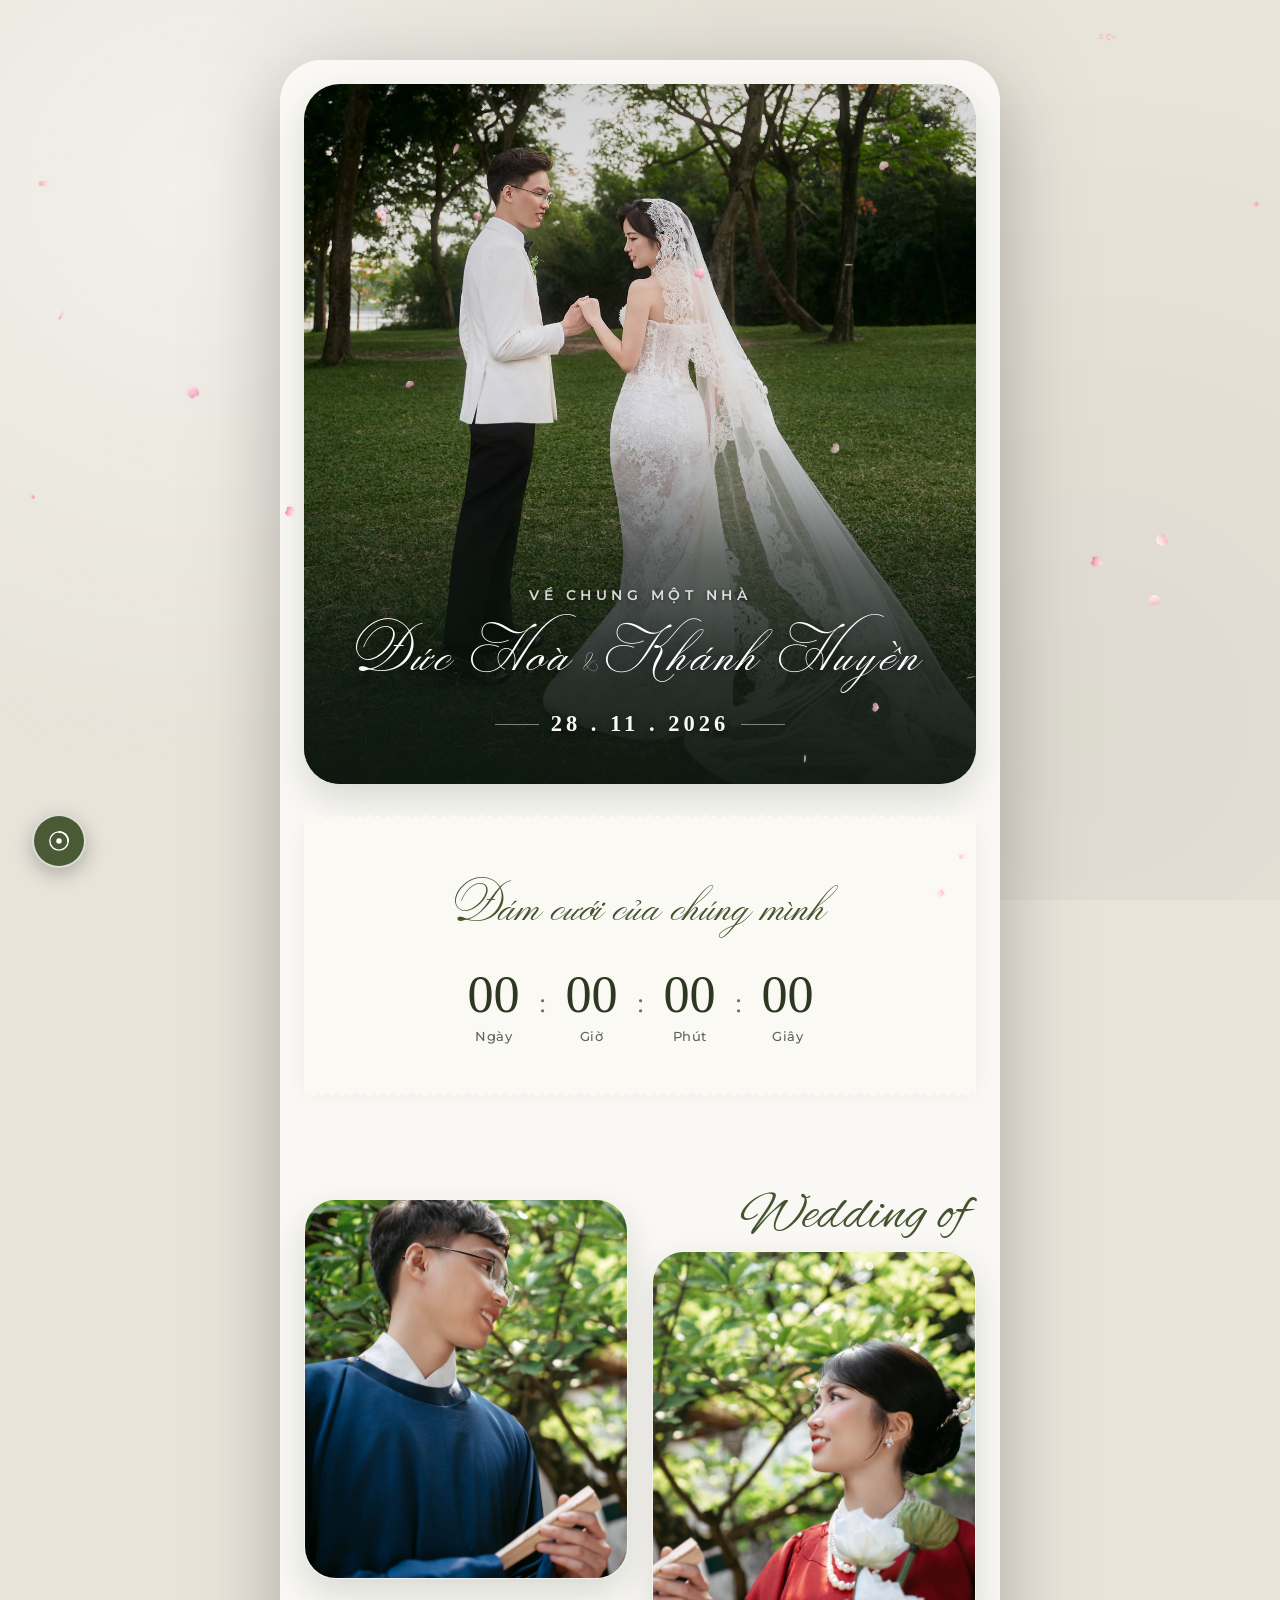
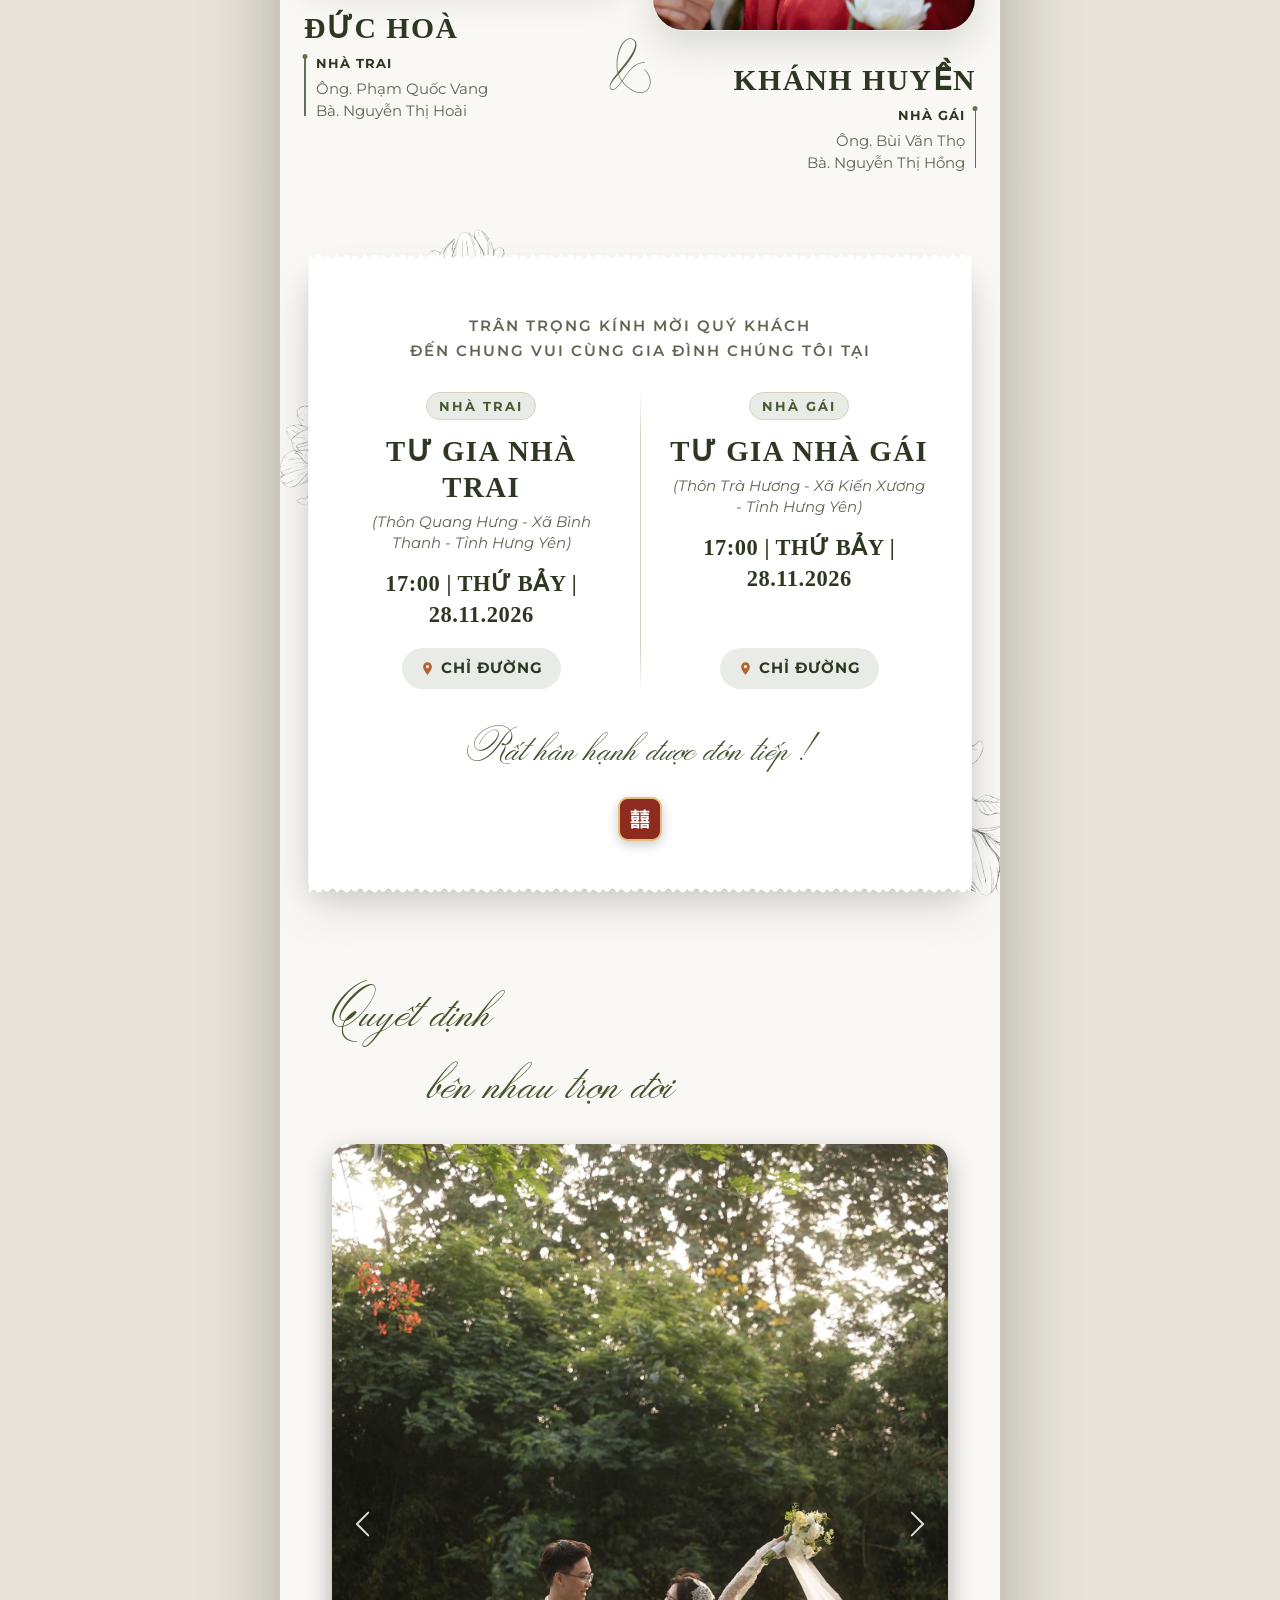
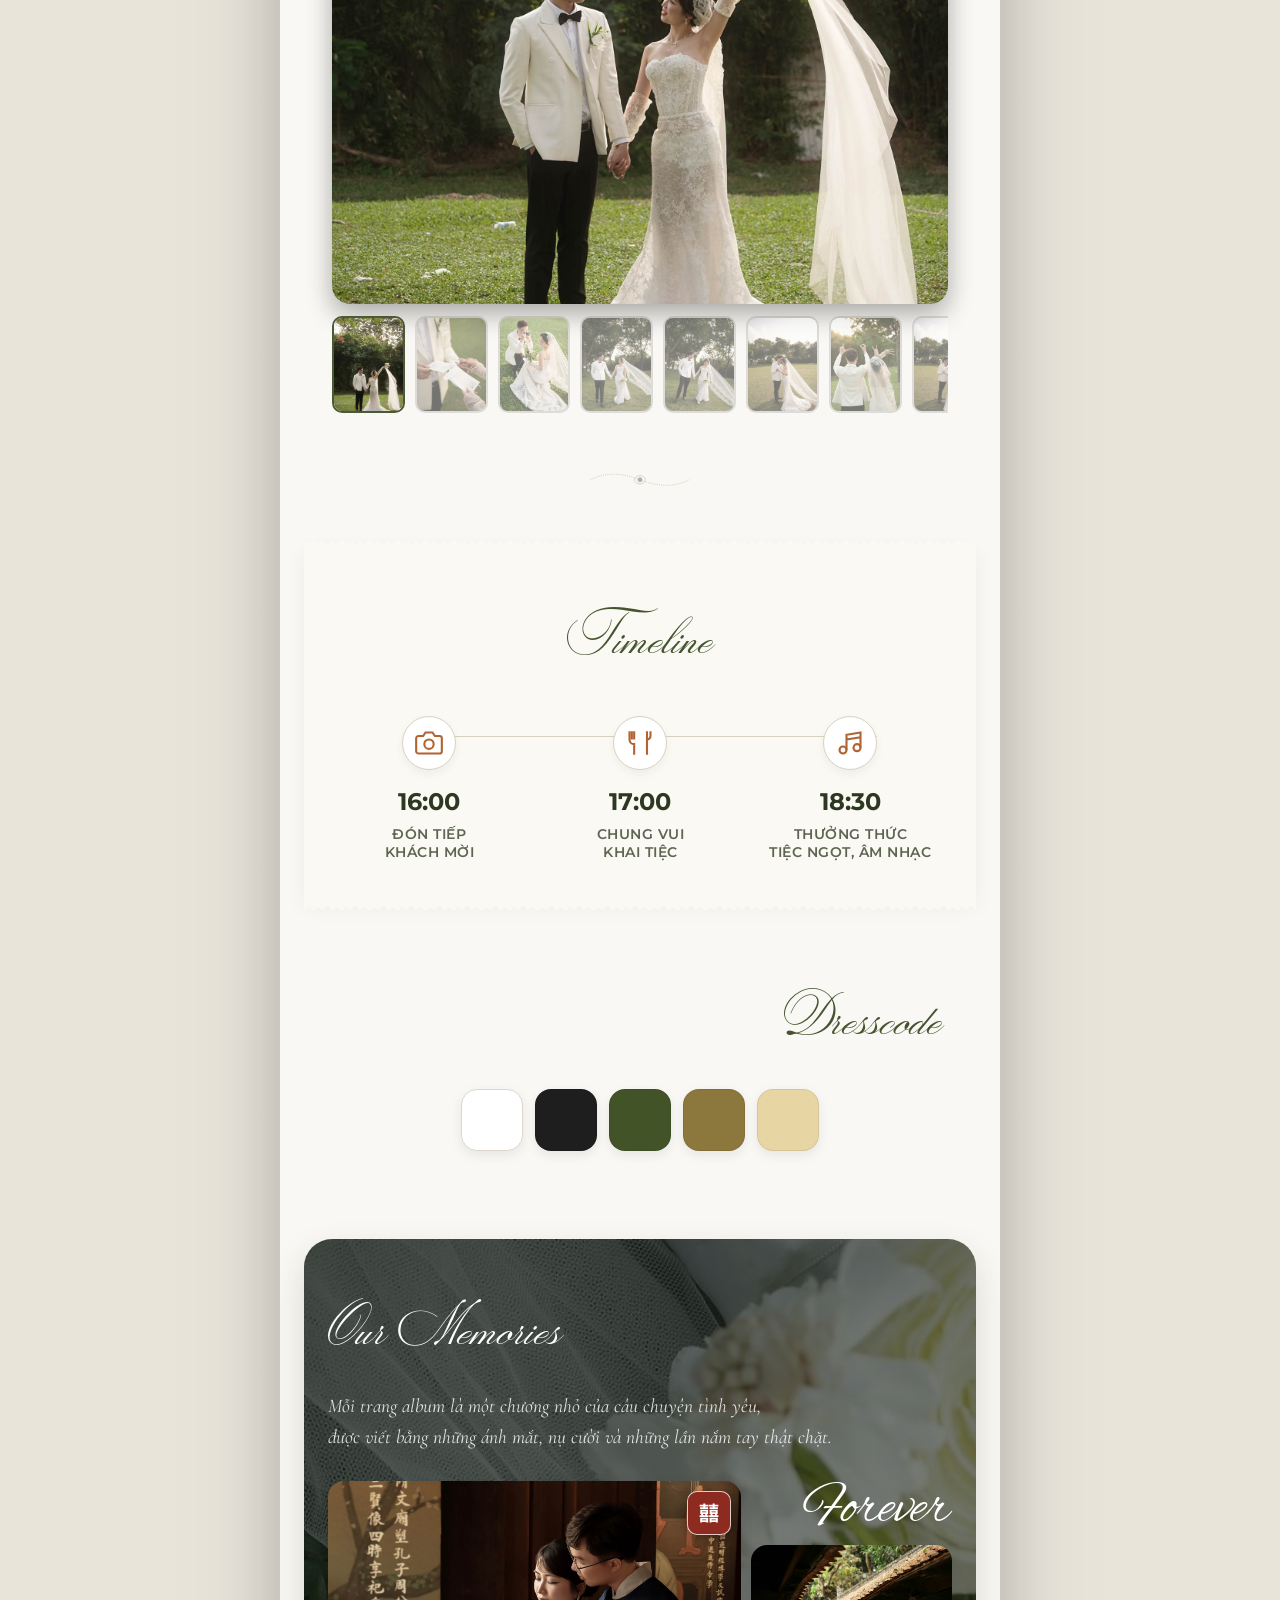
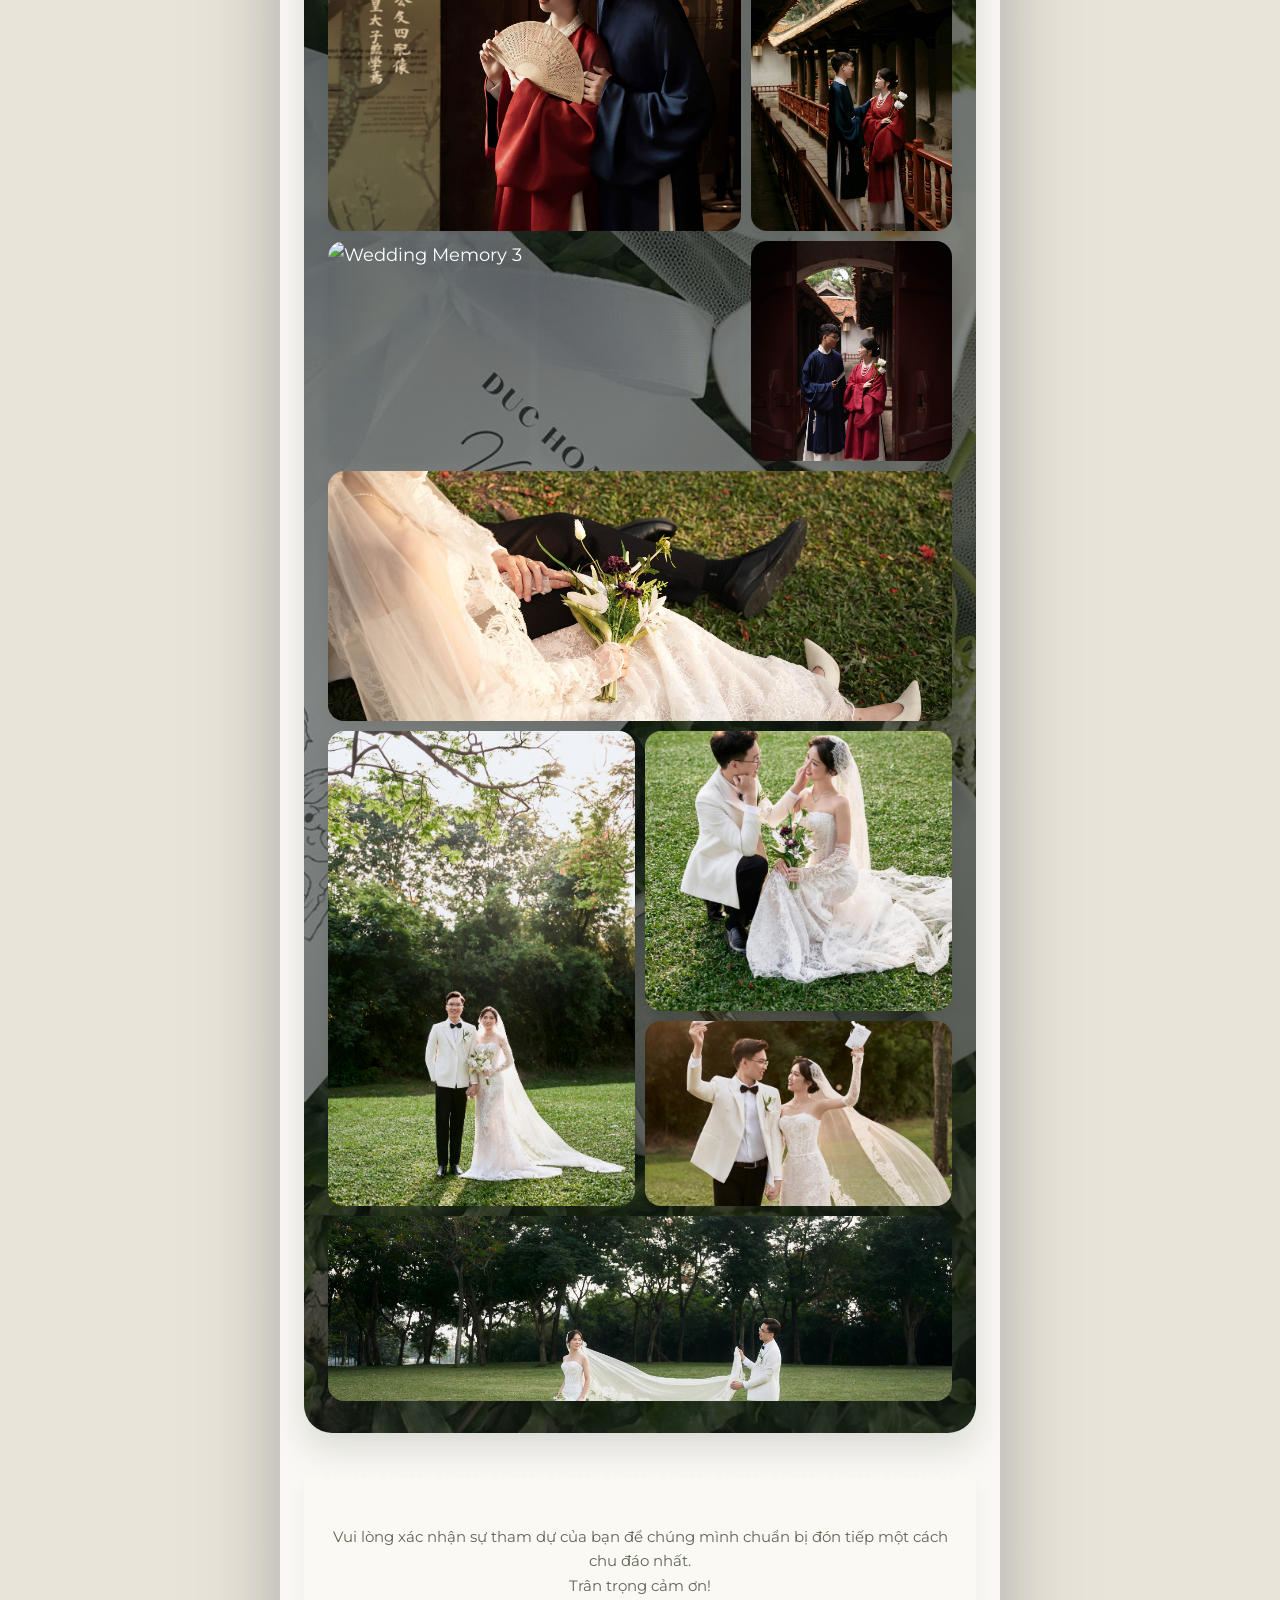
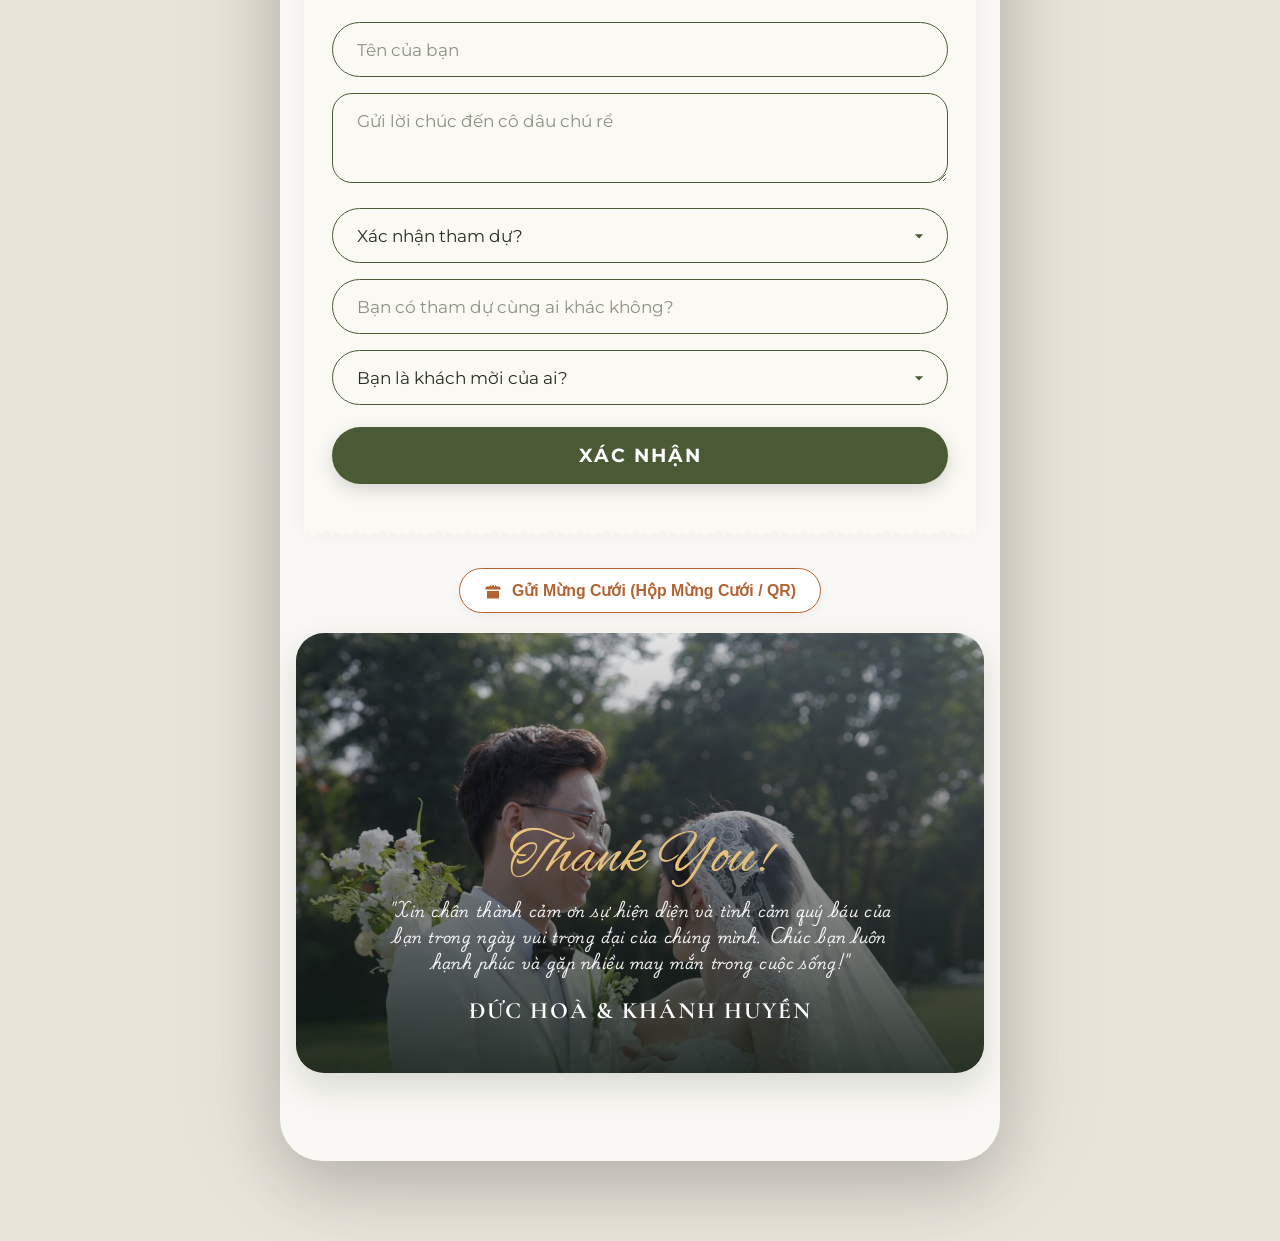
==== commit 13a52e11: "Rework save-the-date carousel and Our Memories gallery - Save the date: replace photo grid with an i" ====
--- a/index.html
+++ b/index.html
@@ -196,9 +196,8 @@
       </div>
     </section>
 
-    <!-- <section class="section-save-date" id="save-the-date">
-      <div class="save-date-card reveal-on-scroll reveal-up" id="save-date-card"
-        style="background-image: linear-gradient(140deg, rgba(15, 25, 18, 0.72) 0%, rgba(15, 25, 18, 0.48) 45%, rgba(15, 25, 18, 0.75) 100%), url('assets/root_images/DRN00690.JPG');">
+    <section class="section-save-date" id="save-the-date">
+      <div class="save-date-card reveal-on-scroll reveal-up" id="save-date-card">
         <div class="save-date-header reveal-on-scroll reveal-left delay-1">
           <h2 class="save-date-title">
             <span class="std-word word-save font-script">Quyết định</span>
@@ -208,38 +207,43 @@
 
         </div>
 
-        <div class="save-date-grid">
-
-          <div class="save-date-item tall reveal-on-scroll reveal-scale delay-1">
-            <img src="assets/root_images/HNH03393.JPG" id="save-date-img-1" alt="Save the date" loading="lazy">
-          </div>
-          <div class="save-date-item sq1 reveal-on-scroll reveal-right delay-2">
-            <img src="assets/root_images/HNH03781.JPG" id="save-date-img-2" alt="Save the date" loading="lazy">
-          </div>
-          <div class="save-date-item sq2 reveal-on-scroll reveal-right delay-3">
-            <img src="assets/root_images/DRN00773.jpg" id="save-date-img-3" alt="Save the date" loading="lazy">
-          </div>
-
-          <div class="save-date-item wide reveal-on-scroll reveal-scale delay-2">
-            <img src="assets/root_images/HNH02448.JPG" id="save-date-img-4" alt="Save the date" loading="lazy">
-          </div>
-
-          <div class="save-date-item tall-left reveal-on-scroll reveal-scale delay-1">
-            <img src="assets/root_images/HNH02441.JPG" id="save-date-img-5" alt="Save the date" loading="lazy">
-          </div>
-          <div class="save-date-item sq3 reveal-on-scroll reveal-left delay-2">
-            <img src="assets/root_images/HNH02772.JPG" id="save-date-img-6" alt="Save the date" loading="lazy">
-          </div>
-          <div class="save-date-item sq4 reveal-on-scroll reveal-left delay-3">
-            <img src="assets/root_images/HNH03834.JPG" id="save-date-img-7" alt="Save the date" loading="lazy">
-          </div>
-
-          <div class="save-date-item duo1 reveal-on-scroll reveal-up delay-2">
-            <img src="assets/root_images/HNH02755.JPG" id="save-date-img-8" alt="Save the date" loading="lazy">
-          </div>
-          <div class="save-date-item duo2 reveal-on-scroll reveal-up delay-3">
-            <img src="assets/root_images/HNH02915.JPG" id="save-date-img-9" alt="Save the date" loading="lazy">
-          </div>
+        <div class="std-carousel reveal-on-scroll reveal-up delay-2" id="std-carousel">
+          <div class="std-stage">
+            <div class="std-track" id="std-track">
+              <div class="save-date-item std-slide">
+                <img src="assets/root_images/HNH03393.JPG" id="save-date-img-1" alt="Save the date 1">
+              </div>
+              <div class="save-date-item std-slide">
+                <img src="assets/root_images/HNH03781.JPG" id="save-date-img-2" alt="Save the date 2">
+              </div>
+              <div class="save-date-item std-slide">
+                <img src="assets/root_images/DRN00773.jpg" id="save-date-img-3" alt="Save the date 3" loading="lazy">
+              </div>
+              <div class="save-date-item std-slide">
+                <img src="assets/root_images/HNH02448.JPG" id="save-date-img-4" alt="Save the date 4" loading="lazy">
+              </div>
+              <div class="save-date-item std-slide">
+                <img src="assets/root_images/HNH02441.JPG" id="save-date-img-5" alt="Save the date 5" loading="lazy">
+              </div>
+              <div class="save-date-item std-slide">
+                <img src="assets/root_images/HNH02772.JPG" id="save-date-img-6" alt="Save the date 6" loading="lazy">
+              </div>
+              <div class="save-date-item std-slide">
+                <img src="assets/root_images/HNH03834.JPG" id="save-date-img-7" alt="Save the date 7" loading="lazy">
+              </div>
+              <div class="save-date-item std-slide">
+                <img src="assets/root_images/HNH02755.JPG" id="save-date-img-8" alt="Save the date 8" loading="lazy">
+              </div>
+              <div class="save-date-item std-slide">
+                <img src="assets/root_images/HNH02915.JPG" id="save-date-img-9" alt="Save the date 9" loading="lazy">
+              </div>
+            </div>
+
+            <button type="button" class="std-nav std-prev" id="std-prev" aria-label="Ảnh trước"><svg viewBox="0 0 24 24" aria-hidden="true"><path d="M15 4l-8 8 8 8" /></svg></button>
+            <button type="button" class="std-nav std-next" id="std-next" aria-label="Ảnh tiếp theo"><svg viewBox="0 0 24 24" aria-hidden="true"><path d="M9 4l8 8-8 8" /></svg></button>
+          </div>
+
+          <div class="std-thumbs" id="std-thumbs"></div>
         </div>
       </div>
 
@@ -250,7 +254,7 @@
           <path d="M90 25 C90 15, 110 15, 110 25 C110 35, 90 35, 90 25 Z" stroke-width="1" />
         </svg>
       </div>
-    </section> -->
+    </section>
 
     <!-- <section class="section-gallery" id="gallery">
       <div class="gallery-paper-card torn-paper reveal-on-scroll reveal-up">
@@ -298,10 +302,10 @@
             <img src="assets/root_images/HNH00291.JPG" id="gallery-img-8" alt="Wedding Memory 8" loading="lazy">
           </div>
           <div class="gallery-item g-item-9 reveal-on-scroll reveal-scale delay-2">
-            <img src="assets/root_images/HNH00152.JPG" id="gallery-img-9" alt="Wedding Memory 9" loading="lazy">
+            <img src="assets/root_images/HNH03792.jpg" id="gallery-img-9" alt="Wedding Memory 9" loading="lazy">
           </div>
           <div class="gallery-item g-item-10 reveal-on-scroll reveal-scale delay-3">
-            <img src="assets/root_images/HNH00222.JPG" id="gallery-img-10" alt="Wedding Memory 10" loading="lazy">
+            <img src="assets/root_images/HNH02590.jpg" id="gallery-img-10" alt="Wedding Memory 10" loading="lazy">
           </div>
         </div>
       </div>
@@ -364,7 +368,7 @@
     </section>
 
     <section class="section-gallery" id="gallery">
-      <div class="gallery-paper-card torn-paper reveal-on-scroll reveal-up">
+      <div class="gallery-paper-card reveal-on-scroll reveal-up" id="gallery-card">
         <h2 class="gallery-heading font-script reveal-on-scroll reveal-up">Our Memories</h2>
         <p class="gallery-quote reveal-on-scroll reveal-up delay-1">
           Mỗi trang album là một chương nhỏ của câu chuyện tình yêu,<br>
@@ -409,10 +413,10 @@
             <img src="assets/root_images/HNH00291.JPG" id="gallery-img-8" alt="Wedding Memory 8" loading="lazy">
           </div>
           <div class="gallery-item g-item-9 reveal-on-scroll reveal-scale delay-2">
-            <img src="assets/root_images/HNH00152.JPG" id="gallery-img-9" alt="Wedding Memory 9" loading="lazy">
+            <img src="assets/root_images/HNH03792.jpg" id="gallery-img-9" alt="Wedding Memory 9" loading="lazy">
           </div>
           <div class="gallery-item g-item-10 reveal-on-scroll reveal-scale delay-3">
-            <img src="assets/root_images/HNH00222.JPG" id="gallery-img-10" alt="Wedding Memory 10" loading="lazy">
+            <img src="assets/root_images/HNH02590.jpg" id="gallery-img-10" alt="Wedding Memory 10" loading="lazy">
           </div>
         </div>
       </div>
--- a/css/style.css
+++ b/css/style.css
@@ -458,19 +458,7 @@
   position: relative;
   border-radius: 28px;
   padding: 24px 18px 28px;
-  box-shadow: var(--shadow-card);
   overflow: hidden;
-  color: #ffffff;
-  background-color: var(--bg-card-alt);
-  background-image:
-    linear-gradient(140deg,
-      rgba(15, 25, 18, 0.72) 0%,
-      rgba(15, 25, 18, 0.48) 45%,
-      rgba(15, 25, 18, 0.75) 100%),
-    url('../assets/root_images/DRN00690.JPG');
-  background-size: cover;
-  background-position: center;
-  background-repeat: no-repeat;
 }
 
 .save-date-header {
@@ -486,25 +474,19 @@
 
 .std-word {
   display: block;
-  color: #ffffff;
+  color: var(--text-script);
   line-height: 1.05;
 }
 
 .word-save {
-  font-family: 'Playwrite CU', 'Great Vibes', cursive;
-  font-size: 1.4rem;
-  font-weight: 300;
+  font-size: 2.8rem;
   margin-left: 0;
-
 }
 
 .word-date {
-  font-family: 'Playwrite CU', 'Great Vibes', cursive;
-  font-size: 1.4rem;
-  margin-left: 76px;
-  font-weight: 300;
-  line-height: 3rem;
-
+  font-size: 2.8rem;
+  margin-left: 56px;
+  line-height: 1.3;
 }
 
 .save-date-badge {
@@ -591,13 +573,6 @@
   padding-left: 2px;
 }
 
-.save-date-grid {
-  display: grid;
-  grid-template-columns: 1fr 1fr;
-  gap: 12px;
-  margin-top: 10px;
-}
-
 .save-date-item {
   border-radius: 20px;
   overflow: hidden;
@@ -617,55 +592,120 @@
   transform: scale(1.03);
 }
 
-.save-date-item.tall {
-  grid-column: 2 / 3;
-  grid-row: 1 / 3;
-  height: 328px;
-}
-
-.save-date-item.sq1 {
-  grid-column: 1 / 2;
-  grid-row: 1 / 2;
-  height: 158px;
-}
-
-.save-date-item.sq2 {
-  grid-column: 1 / 2;
-  grid-row: 2 / 3;
-  height: 158px;
-}
-
-.save-date-item.wide {
-  grid-column: 1 / 3;
-  height: 175px;
-}
-
-.save-date-item.tall-left {
-  grid-column: 1 / 2;
-  grid-row: 4 / 6;
-  height: 328px;
-}
-
-.save-date-item.sq3 {
-  grid-column: 2 / 3;
-  grid-row: 4 / 5;
-  height: 158px;
-}
-
-.save-date-item.sq4 {
-  grid-column: 2 / 3;
-  grid-row: 5 / 6;
-  height: 158px;
-}
-
-.save-date-item.duo1 {
-  grid-column: 1 / 2;
-  height: 175px;
-}
-
-.save-date-item.duo2 {
-  grid-column: 2 / 3;
-  height: 175px;
+.std-carousel {
+  margin-top: 6px;
+}
+
+.std-stage {
+  position: relative;
+}
+
+.std-track {
+  position: relative;
+  display: flex;
+  overflow-x: auto;
+  scroll-snap-type: x mandatory;
+  scrollbar-width: none;
+  -webkit-overflow-scrolling: touch;
+  border-radius: 18px;
+  box-shadow: 0 10px 26px rgba(0, 0, 0, 0.32);
+}
+
+.std-track::-webkit-scrollbar,
+.std-thumbs::-webkit-scrollbar {
+  display: none;
+}
+
+.save-date-item.std-slide {
+  flex: 0 0 100%;
+  aspect-ratio: 2 / 3;
+  max-height: 760px;
+  scroll-snap-align: center;
+  scroll-snap-stop: always;
+  border: none;
+  border-radius: 0;
+  box-shadow: none;
+}
+
+.save-date-item.std-slide:hover img {
+  transform: none;
+}
+
+.std-nav {
+  position: absolute;
+  top: 0;
+  z-index: 3;
+  width: 48px;
+  height: 100%;
+  display: flex;
+  align-items: center;
+  justify-content: center;
+  padding: 0;
+  border: none;
+  background: transparent;
+  color: #ffffff;
+  cursor: pointer;
+  opacity: 0.85;
+  transition: opacity 0.3s ease;
+}
+
+.std-nav:hover {
+  opacity: 1;
+}
+
+.std-nav svg {
+  width: 26px;
+  height: 26px;
+  fill: none;
+  stroke: currentColor;
+  stroke-width: 1.4;
+  stroke-linecap: round;
+  stroke-linejoin: round;
+  filter: drop-shadow(0 1px 3px rgba(0, 0, 0, 0.55));
+}
+
+.std-prev {
+  left: 0;
+}
+
+.std-next {
+  right: 0;
+}
+
+.std-thumbs {
+  position: relative;
+  display: flex;
+  gap: 8px;
+  margin-top: 12px;
+  overflow-x: auto;
+  scrollbar-width: none;
+  -webkit-overflow-scrolling: touch;
+}
+
+.std-thumb {
+  flex: 0 0 calc((100% - 5 * 8px) / 5.5);
+  aspect-ratio: 3 / 4;
+  padding: 0;
+  border: 2px solid transparent;
+  border-radius: 10px;
+  overflow: hidden;
+  background: rgba(0, 0, 0, 0.2);
+  cursor: pointer;
+  opacity: 0.55;
+  transition: opacity 0.3s ease, border-color 0.3s ease;
+}
+
+.std-thumb img {
+  width: 100%;
+  height: 100%;
+  object-fit: cover;
+  display: block;
+  pointer-events: none;
+}
+
+.std-thumb.is-active {
+  opacity: 1;
+  border-color: var(--primary-color);
 }
 
 .floral-divider {
@@ -1165,13 +1205,27 @@
 }
 
 .gallery-paper-card {
+  position: relative;
   padding: 32px 18px 24px;
+  border-radius: 28px;
+  box-shadow: var(--shadow-card);
+  overflow: hidden;
+  color: #ffffff;
+  background-color: var(--bg-card-alt);
+  background-image:
+    linear-gradient(140deg,
+      rgba(15, 25, 18, 0.72) 0%,
+      rgba(15, 25, 18, 0.48) 45%,
+      rgba(15, 25, 18, 0.75) 100%),
+    url('../assets/root_images/DRN00690.JPG');
+  background-size: cover;
+  background-position: center;
+  background-repeat: no-repeat;
 }
 
 .gallery-heading {
-
   font-size: 2.9rem;
-  color: var(--text-script);
+  color: #ffffff;
   margin-bottom: 12px;
 }
 
@@ -1179,7 +1233,7 @@
   font-family: 'Cormorant Garamond', Georgia, serif;
   font-size: 0.95rem;
   font-style: italic;
-  color: var(--text-muted);
+  color: rgba(255, 255, 255, 0.85);
   line-height: 1.6;
   margin-bottom: 28px;
 }
@@ -1206,7 +1260,7 @@
 .g-col-always .gallery-tag-text {
   font-family: 'Alex Brush', 'Great Vibes', cursive;
   font-size: 2.5rem;
-  color: var(--text-script);
+  color: #ffffff;
   line-height: 1;
   text-align: right;
   margin-bottom: 6px;
@@ -1279,7 +1333,7 @@
 
 .g-item-7 {
   grid-column: 1 / 4;
-  height: 380px;
+  grid-row: span 2;
 }
 
 .g-item-8 {
@@ -1288,12 +1342,12 @@
 }
 
 .g-item-9 {
-  grid-column: 1 / 4;
+  grid-column: 4 / 7;
   height: 185px;
 }
 
 .g-item-10 {
-  grid-column: 4 / 7;
+  grid-column: 1 / 7;
   height: 185px;
 }
 
@@ -2023,6 +2077,18 @@
 }
 
 @media (min-width: 768px) {
+  .std-thumb {
+    flex-basis: calc((100% - 6 * 10px) / 6.5);
+  }
+
+  .std-thumbs {
+    gap: 10px;
+  }
+
+  .save-date-item.std-slide {
+    aspect-ratio: 4 / 5;
+  }
+
   html {
     font-size: 17px;
   }
@@ -2057,15 +2123,6 @@
     padding: 30px 24px 34px;
   }
 
-  .save-date-item.tall {
-    height: 410px;
-  }
-
-  .save-date-item.sq1,
-  .save-date-item.sq2 {
-    height: 198px;
-  }
-
   .couple-photo-box {
     height: 320px;
     border-radius: 28px;
@@ -2113,13 +2170,22 @@
   .g-item-8 {
     height: 280px;
   }
-
-  .g-item-7 {
-    height: 520px;
-  }
 }
 
 @media (min-width: 1024px) {
+  .std-nav {
+    width: 64px;
+  }
+
+  .std-nav svg {
+    width: 34px;
+    height: 34px;
+  }
+
+  .std-thumb {
+    flex-basis: calc((100% - 7 * 10px) / 7.5);
+  }
+
   html {
     font-size: 18px;
   }
@@ -2240,12 +2306,12 @@
   }
 
   .word-save {
-    font-size: 2.2rem;
+    font-size: 3.4rem;
   }
 
   .word-date {
-    font-size: 2.2rem;
-    margin-left: 98px;
+    font-size: 3.4rem;
+    margin-left: 96px;
   }
 
   .save-date-badge {
@@ -2266,17 +2332,6 @@
   .cal-year {
     font-size: 1.45rem;
     letter-spacing: 2.5px;
-  }
-
-  .save-date-item.tall {
-    height: 480px;
-    border-radius: 24px;
-  }
-
-  .save-date-item.sq1,
-  .save-date-item.sq2 {
-    height: 233px;
-    border-radius: 24px;
   }
 
   .section-invitation {
@@ -2487,10 +2542,6 @@
 
   }
 
-  .g-item-7 {
-    height: 520px;
-  }
-
 
   .section-rsvp {
     margin: 18px 24px 40px;
@@ -2534,27 +2585,6 @@
     height: 750px;
   }
 
-  .save-date-item.tall,
-  .save-date-item.tall-left {
-    height: 510px;
-  }
-
-  .save-date-item.sq1,
-  .save-date-item.sq2,
-  .save-date-item.sq3,
-  .save-date-item.sq4 {
-    height: 248px;
-  }
-
-  .save-date-item.wide {
-    height: 260px;
-  }
-
-  .save-date-item.duo1,
-  .save-date-item.duo2 {
-    height: 270px;
-  }
-
   .couple-photo-box {
     height: 420px;
   }
@@ -2589,10 +2619,6 @@
 
   .g-item-8 {
     height: 280px;
-  }
-
-  .g-item-7 {
-    height: 6260px;
   }
 
   .g-item-9,
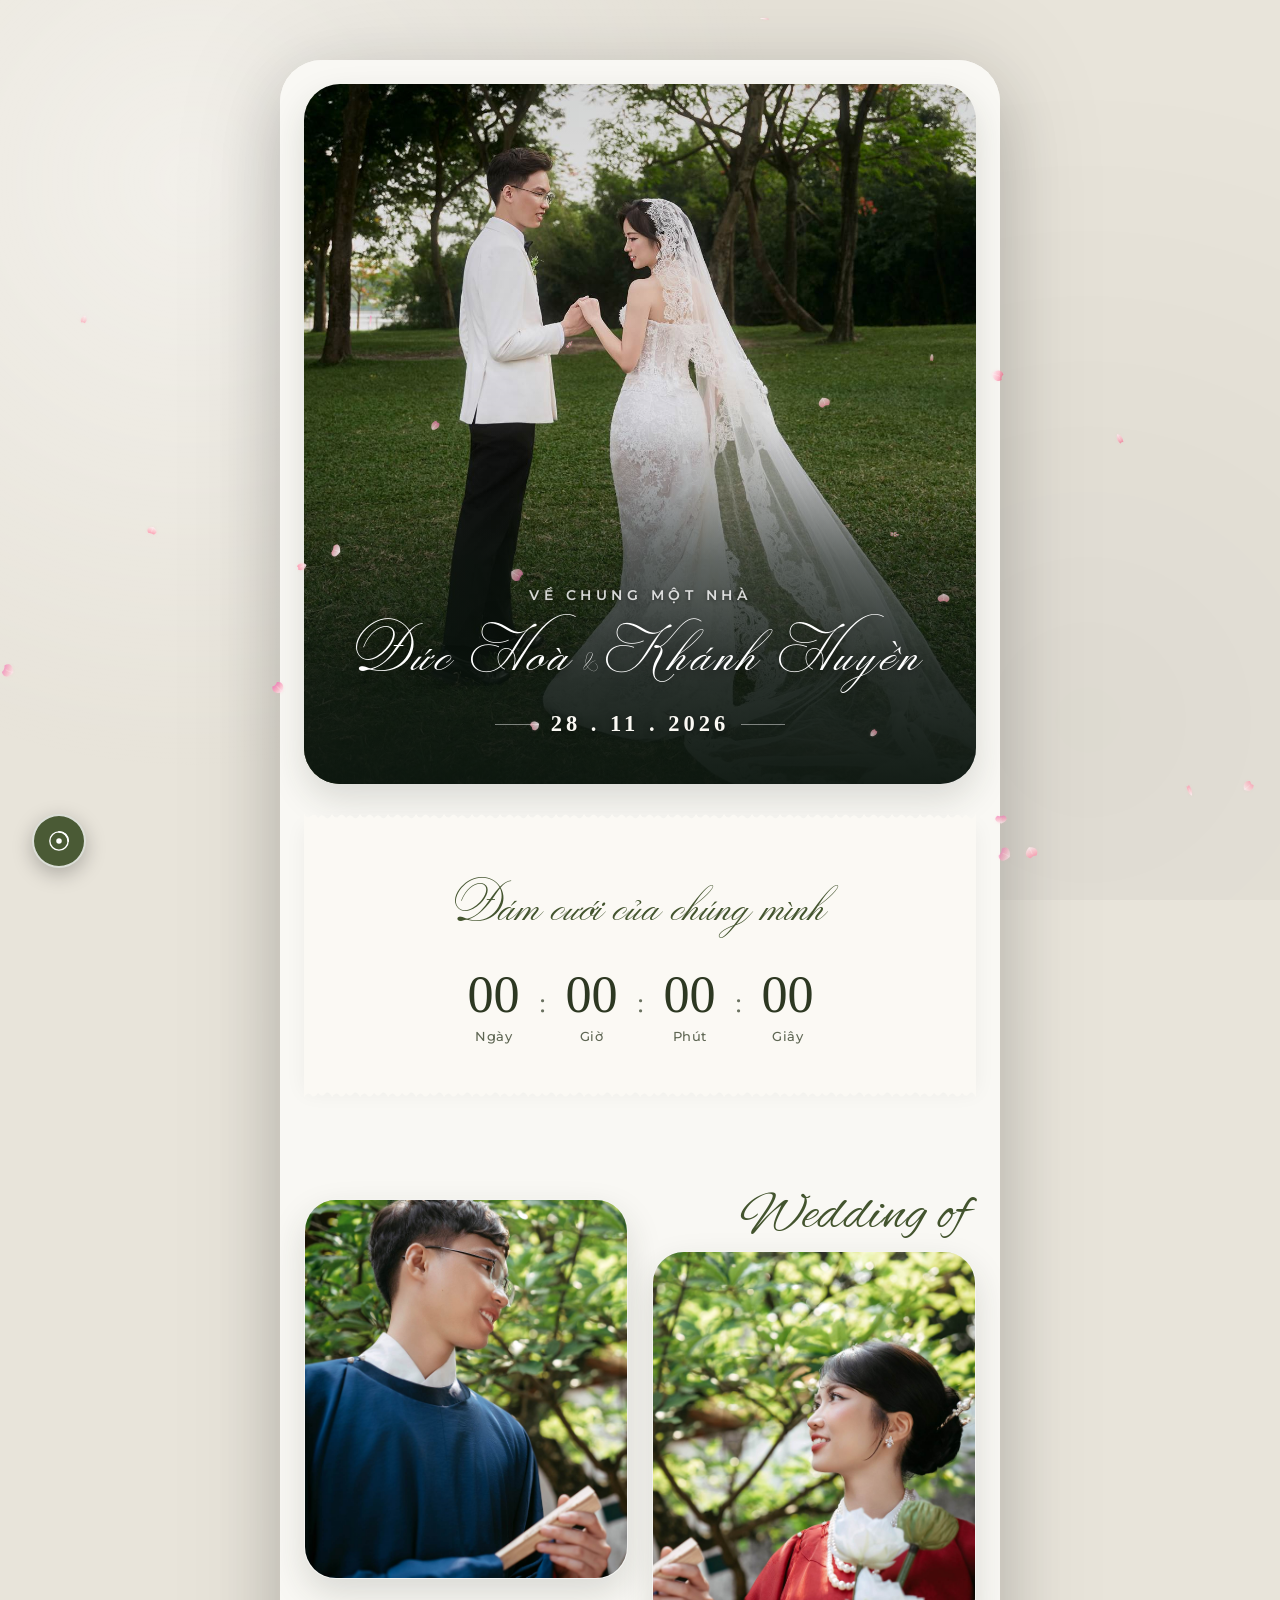
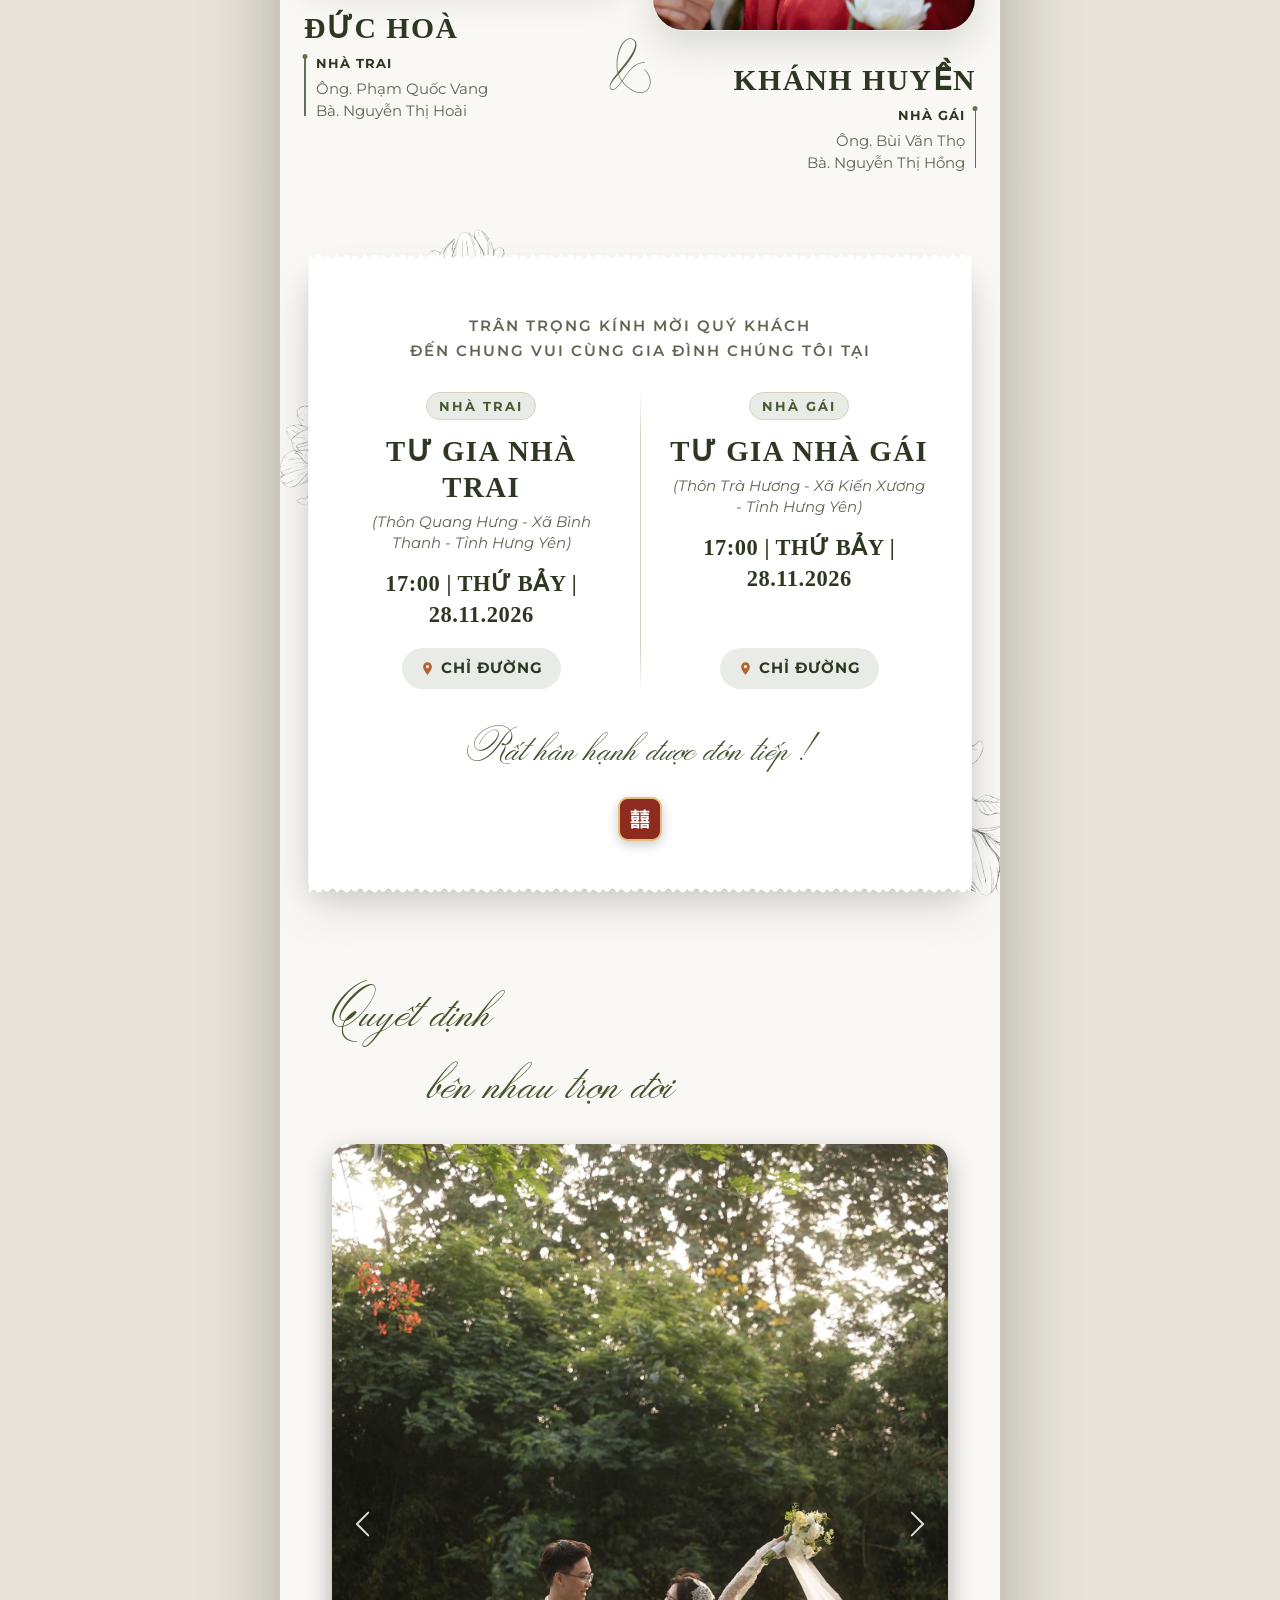
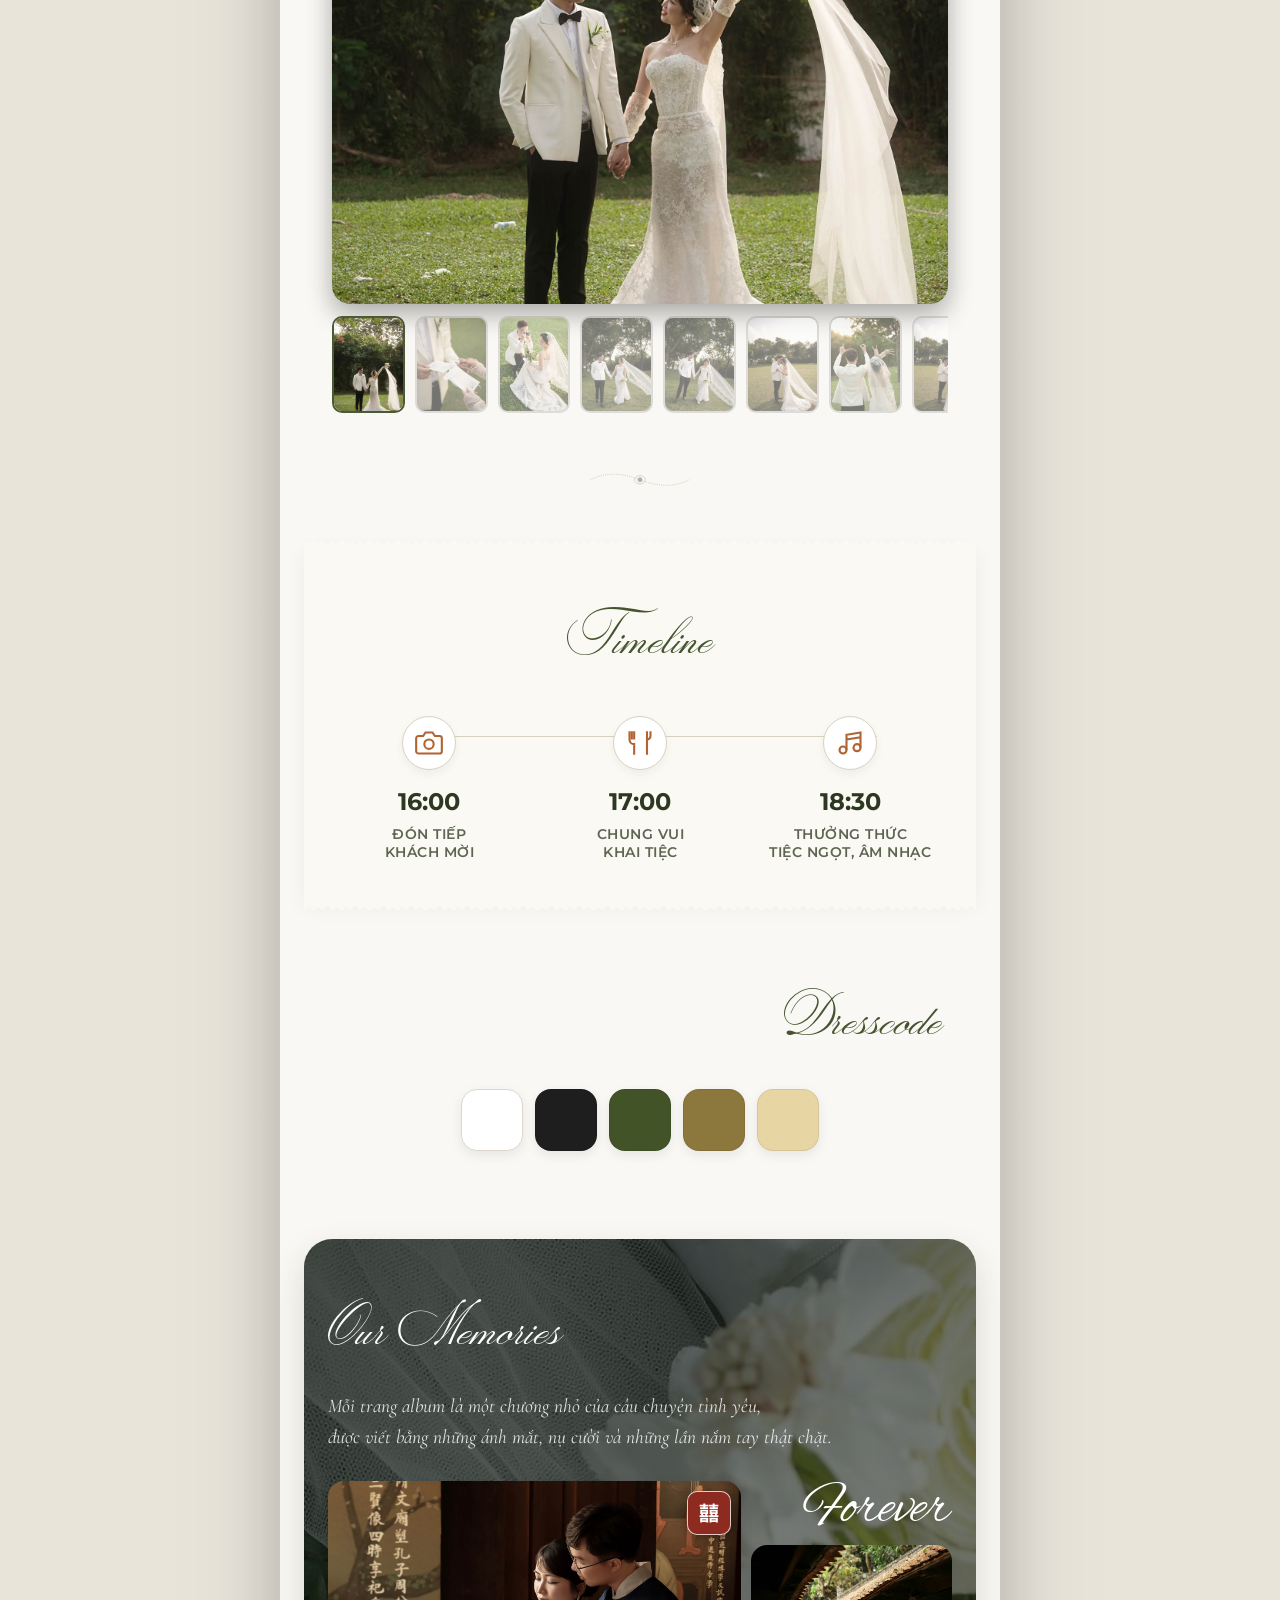
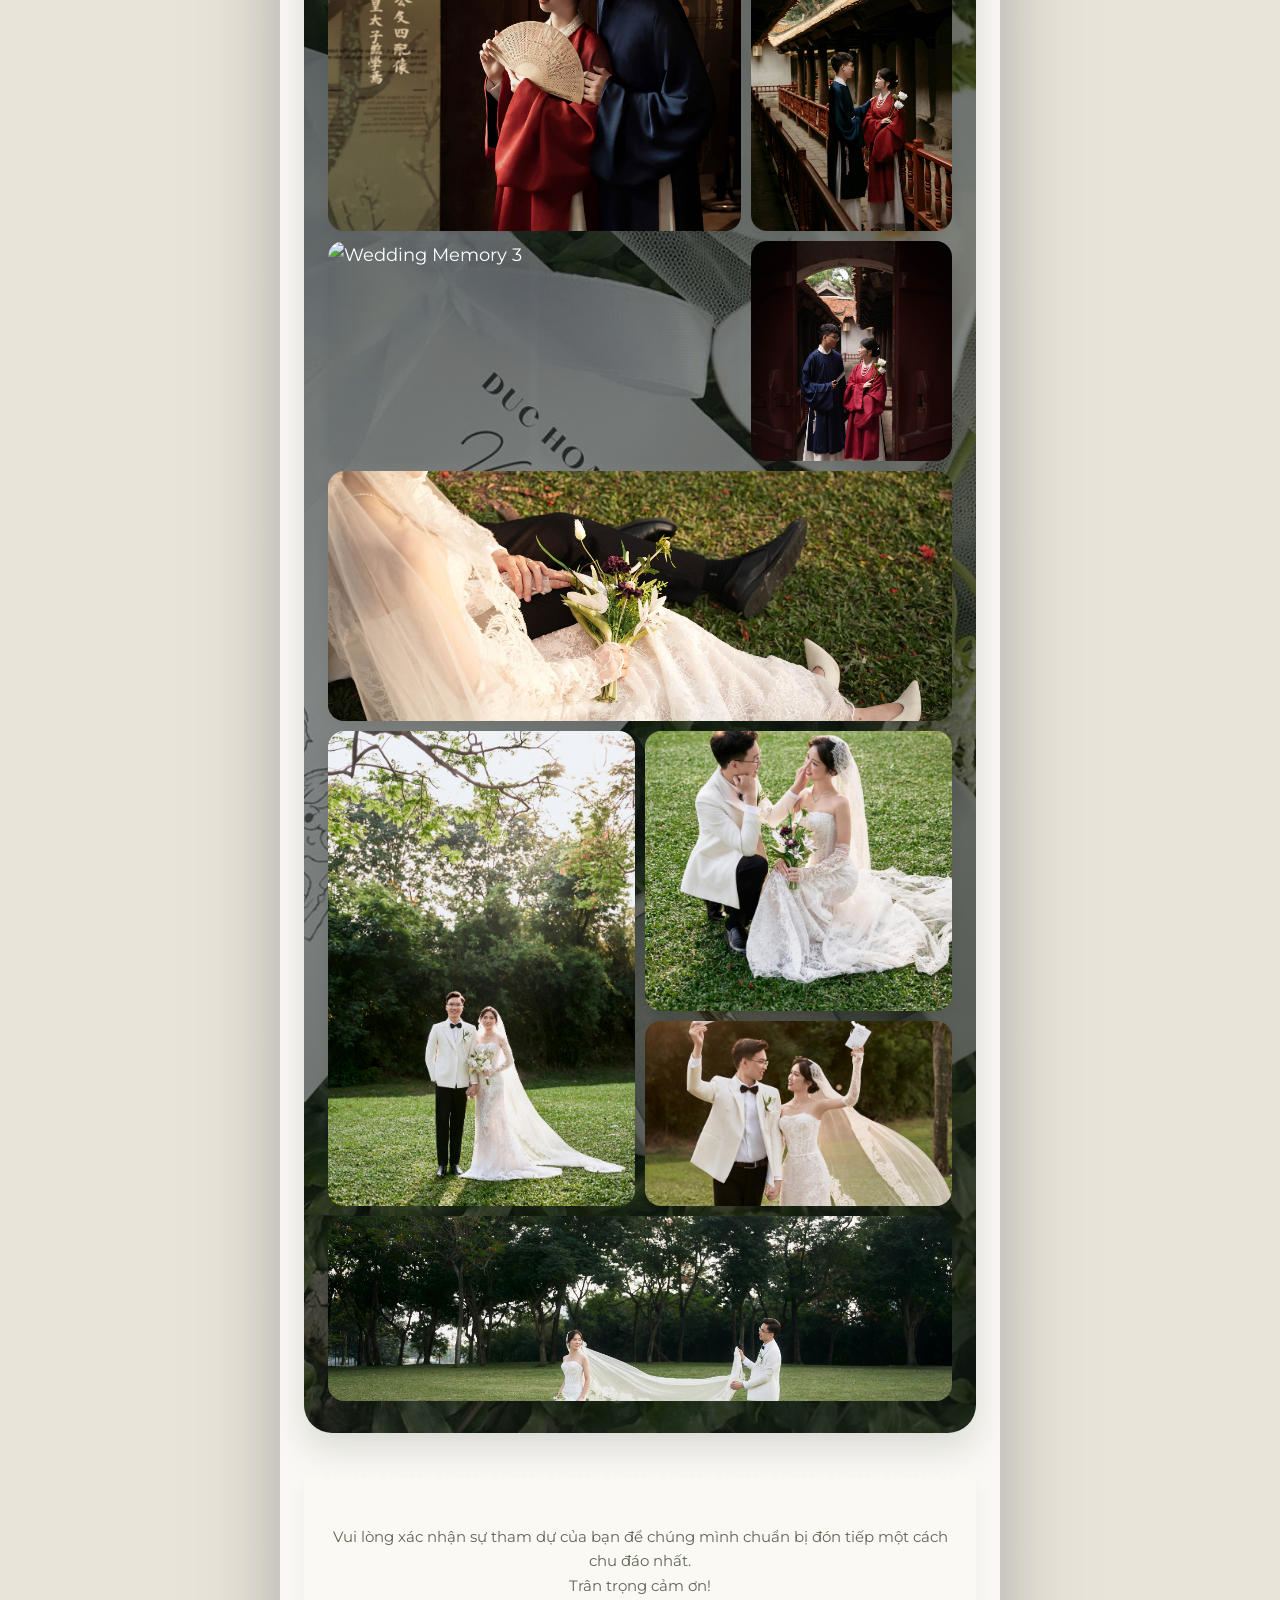
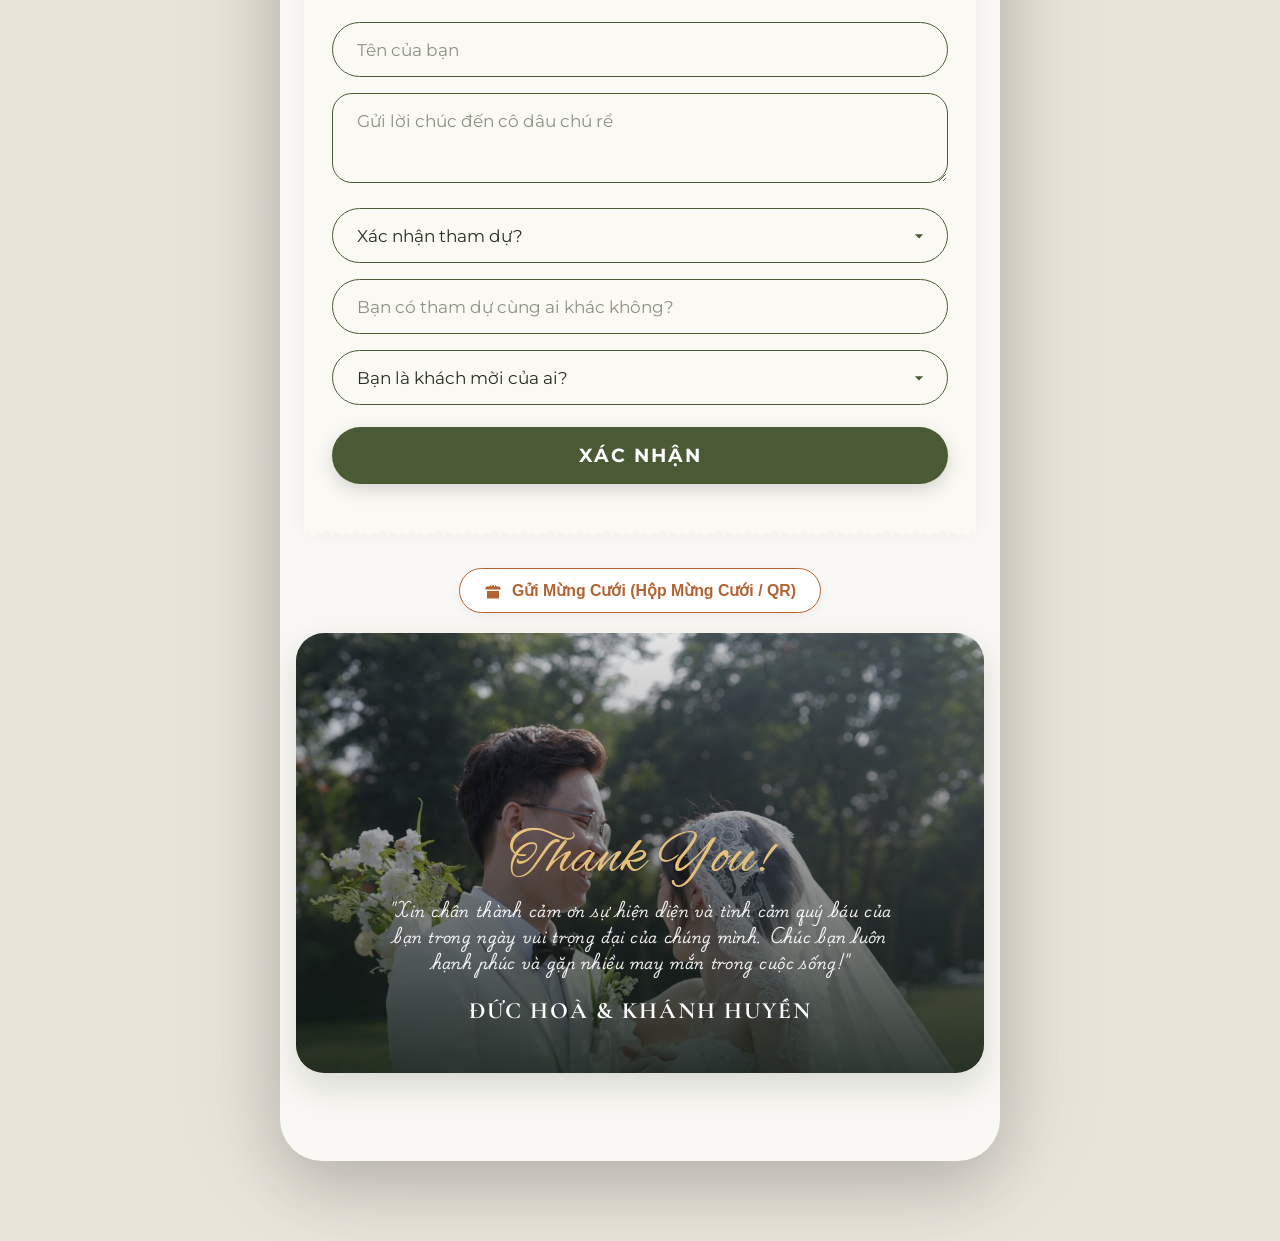
==== commit b04cd4b0: "fix(gallery): fix gallery-img-4 hover zoom and center framing" ====
--- a/index.html
+++ b/index.html
@@ -287,7 +287,7 @@
             <img src="assets/root_images/HNH00037.JPG" id="gallery-img-3" alt="Wedding Memory 3" loading="lazy">
           </div>
           <div class="gallery-item g-item-4 reveal-on-scroll reveal-scale delay-2">
-            <img src="assets/root_images/HNH00317.JPG" id="gallery-img-4" alt="Wedding Memory 4" loading="lazy">
+            <img src="assets/root_images/HNH00222.JPG" id="gallery-img-4" alt="Wedding Memory 4" loading="lazy">
           </div>
           <div class="gallery-item g-item-5 reveal-on-scroll reveal-scale delay-3">
             <img src="assets/root_images/HNH00425.JPG" id="gallery-img-5" alt="Wedding Memory 5" loading="lazy">
@@ -398,7 +398,7 @@
             <img src="assets/root_images/HNH00037.JPG" id="gallery-img-3" alt="Wedding Memory 3" loading="lazy">
           </div>
           <div class="gallery-item g-item-4 reveal-on-scroll reveal-scale delay-2">
-            <img src="assets/root_images/HNH00317.JPG" id="gallery-img-4" alt="Wedding Memory 4" loading="lazy">
+            <img src="assets/root_images/HNH00222.JPG" id="gallery-img-4" alt="Wedding Memory 4" loading="lazy">
           </div>
           <div class="gallery-item g-item-5 reveal-on-scroll reveal-scale delay-3">
             <img src="assets/root_images/HNH00425.JPG" id="gallery-img-5" alt="Wedding Memory 5" loading="lazy">
--- a/css/style.css
+++ b/css/style.css
@@ -1317,8 +1317,19 @@
   height: 150px;
 }
 
-.g-item-4>img {
-  transform: scale(2) translateY(-20px) translateX(-5px);
+.g-item-4>img,
+#gallery-img-4 {
+  object-position: 58% 95% !important;
+  transform-origin: 65% 55%;
+  transform: scale(2);
+}
+
+.gallery-item.g-item-4:hover img,
+.g-item-4:hover>img,
+#gallery-img-4:hover {
+  object-position: 58% 95% !important;
+  transform-origin: 65% 55%;
+  transform: scale(2.1);
 }
 
 .g-item-5 {
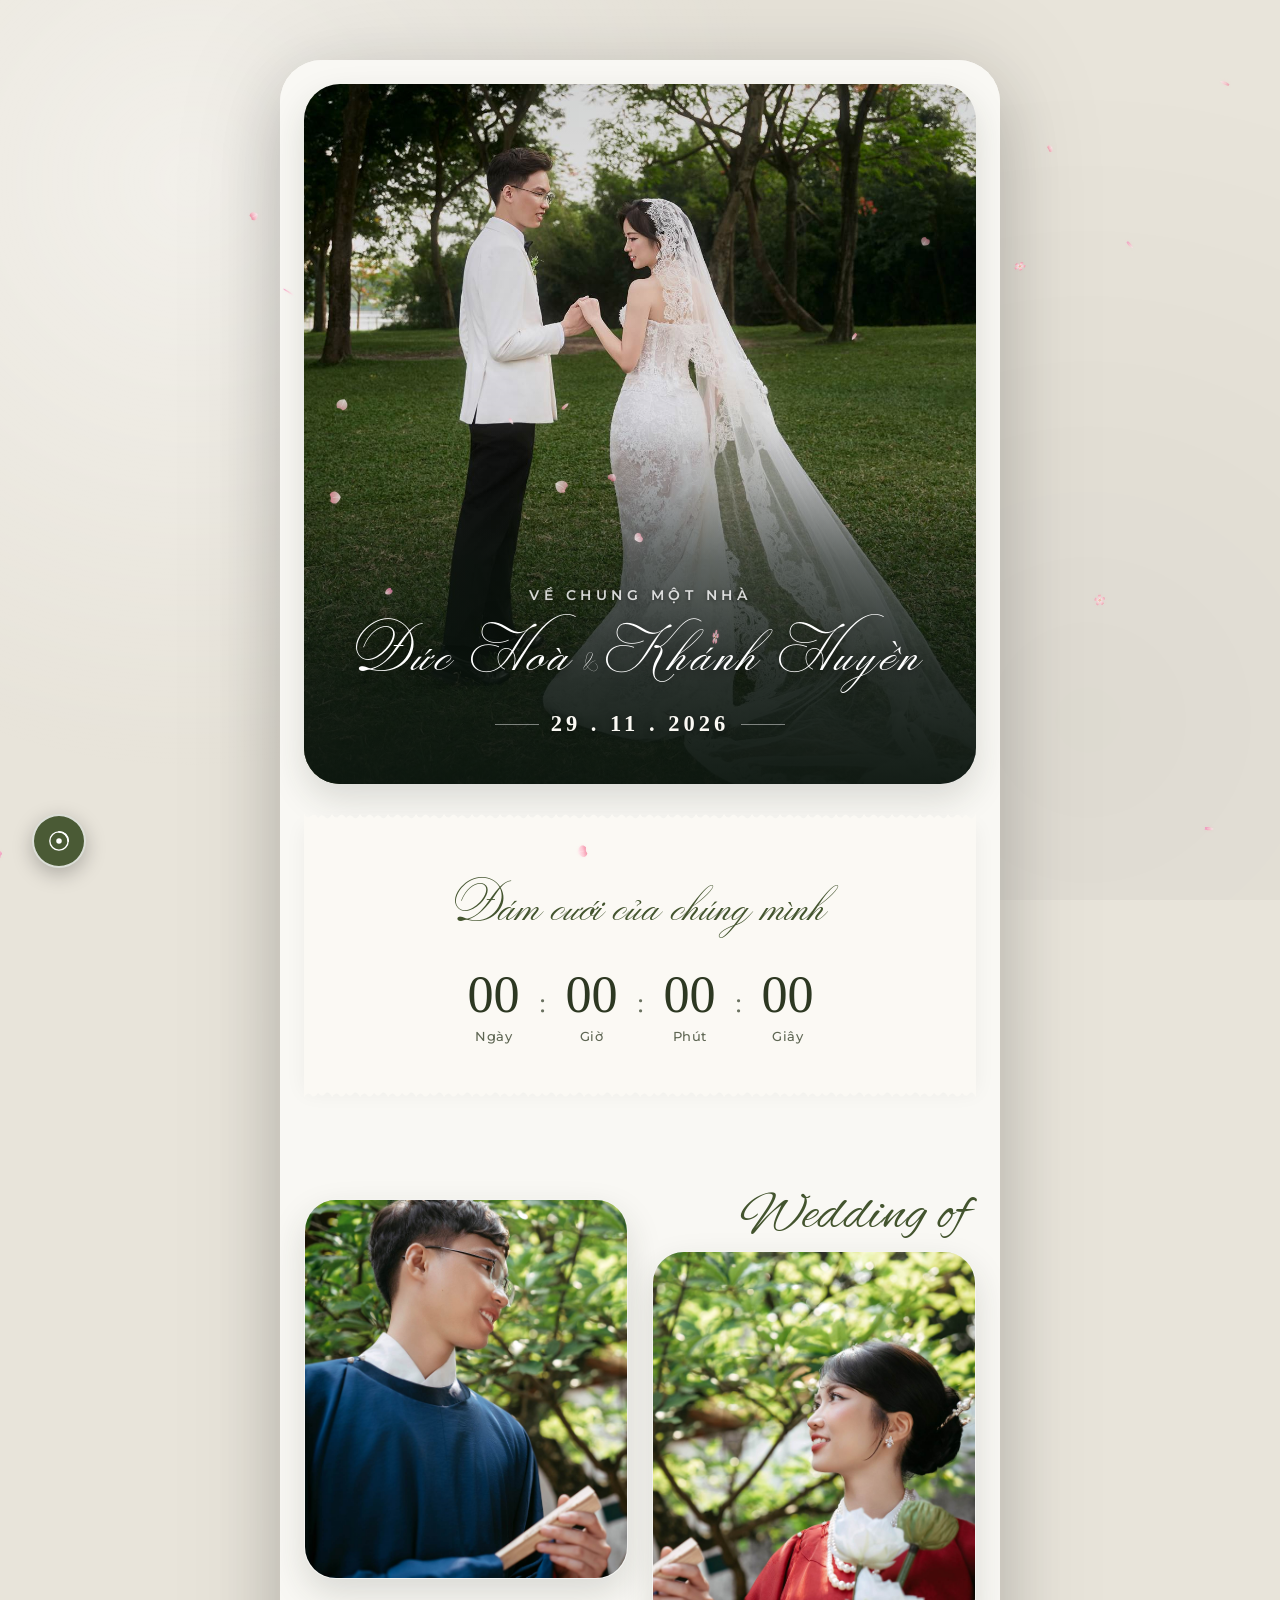
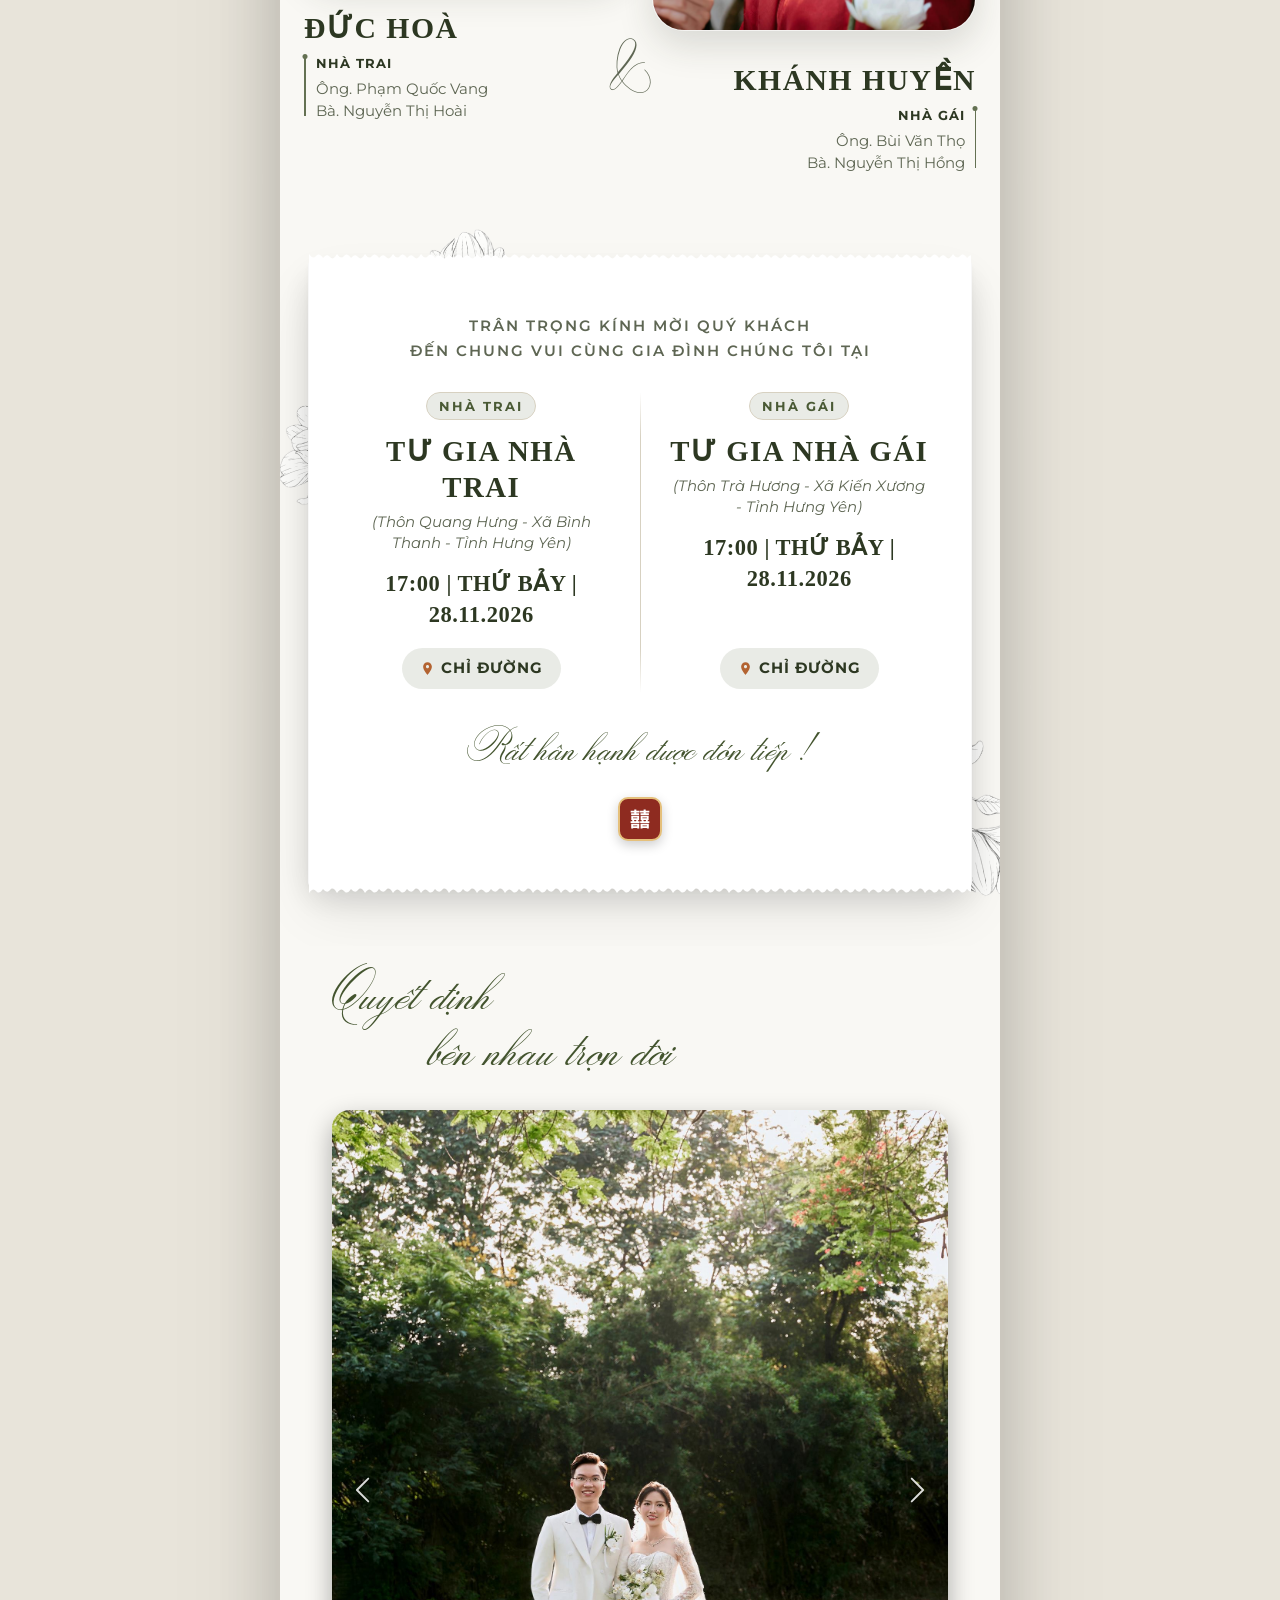
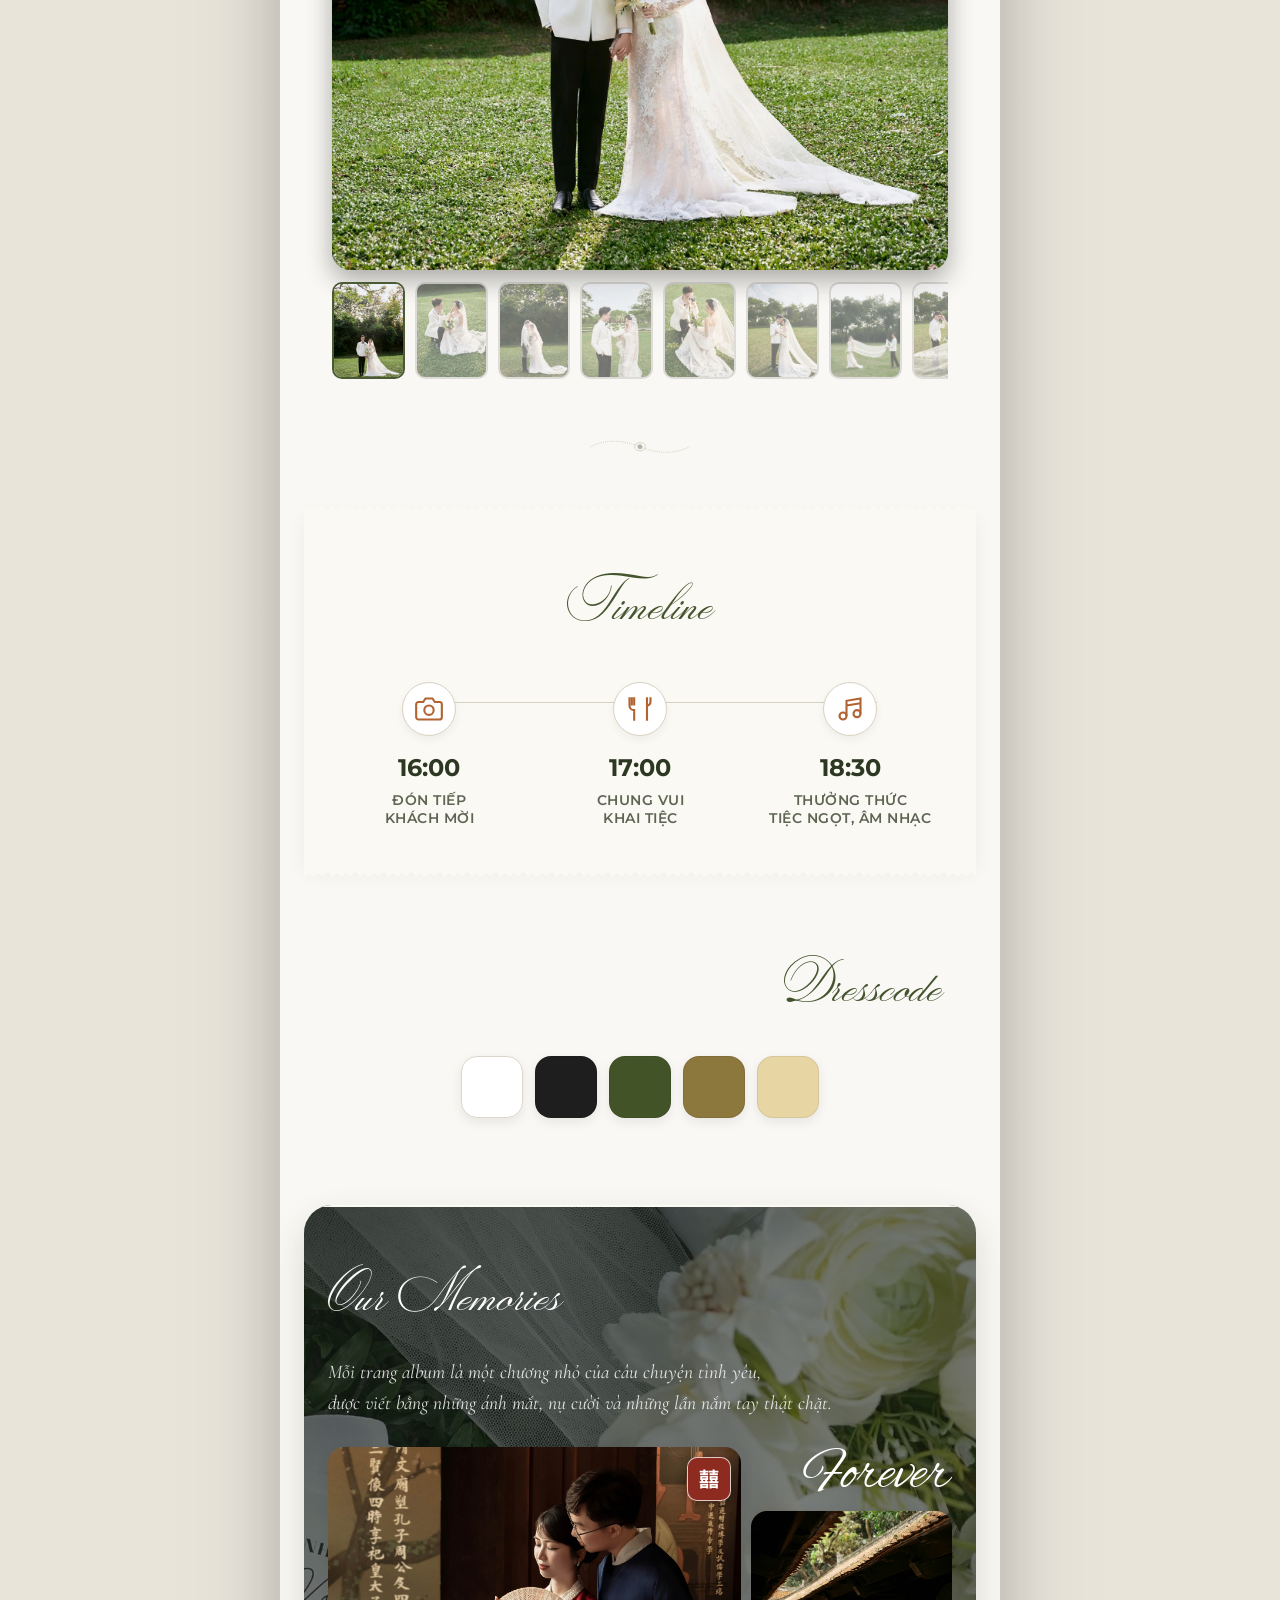
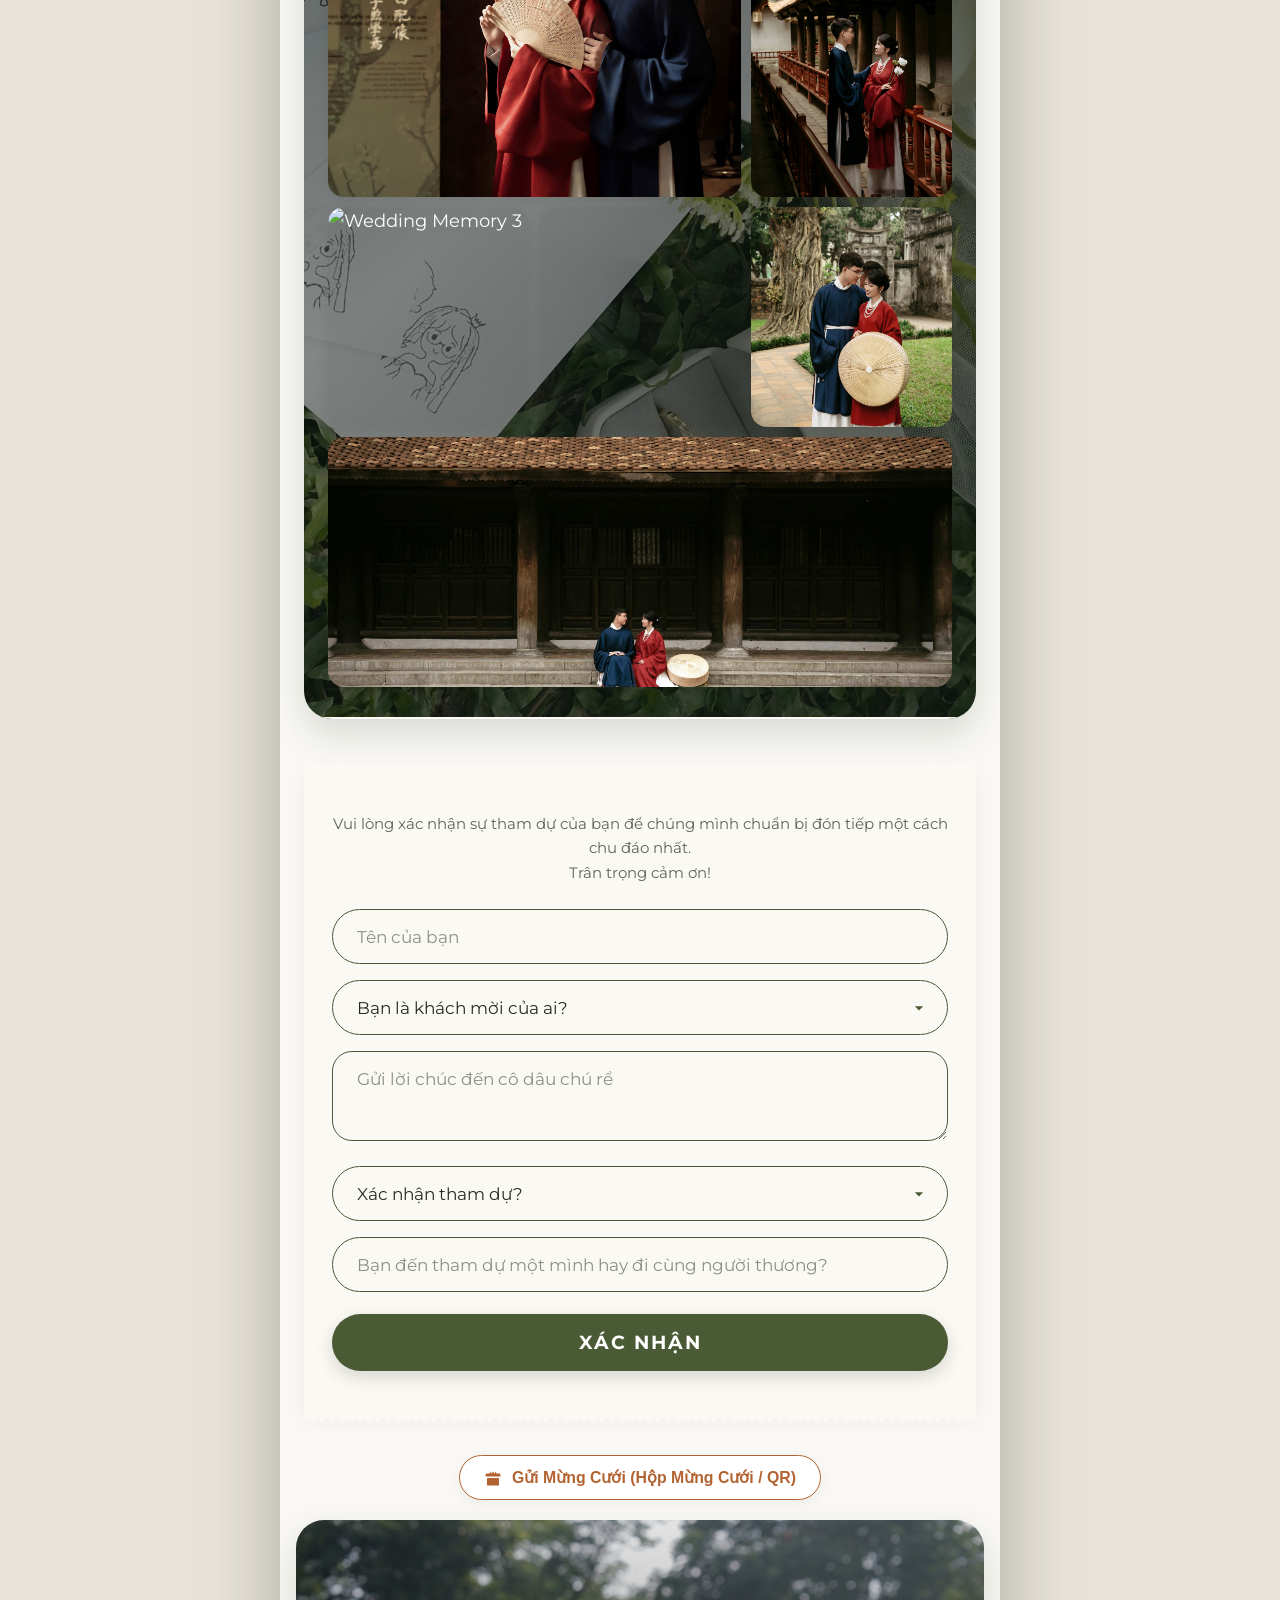
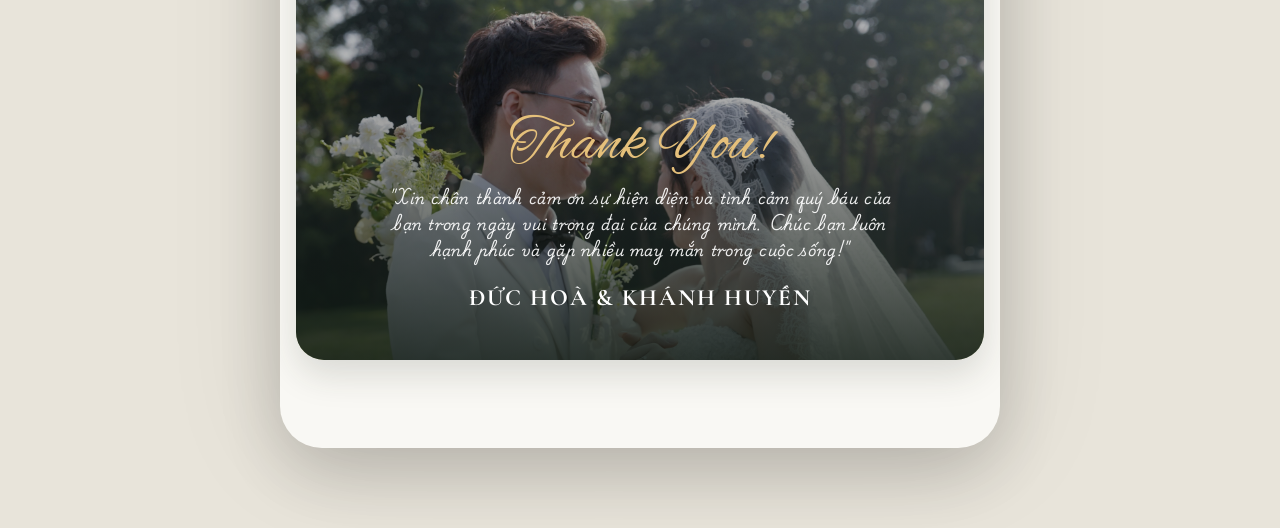
==== commit 1c37d2ea: "Update" ====
--- a/index.html
+++ b/index.html
@@ -79,7 +79,7 @@
       </div>
     </section>
 
-    
+
     <section class="section-couple" id="couple">
       <div class="couple-columns-wrap">
 
@@ -123,8 +123,7 @@
       </div>
     </section>
 
-        <section class="section-invitation reveal-on-scroll reveal-up" id="invitation">
-
+    <section class="section-invitation reveal-on-scroll reveal-up" id="invitation">
       <div class="invitation-magnolia-bg" aria-hidden="true">
         <img src="assets/images/magnolia.png" alt="" class="magnolia-flower flower-top-left">
         <img src="assets/images/magnolia.png" alt="" class="magnolia-flower flower-bottom-right">
@@ -201,46 +200,48 @@
         <div class="save-date-header reveal-on-scroll reveal-left delay-1">
           <h2 class="save-date-title">
             <span class="std-word word-save font-script">Quyết định</span>
-
             <span class="std-word word-date font-script">bên nhau trọn đời</span>
           </h2>
-
-        </div>
-
-        <div class="std-carousel reveal-on-scroll reveal-up delay-2" id="std-carousel">
+        </div>
+        <div class="std-carousel" id="std-carousel">
           <div class="std-stage">
             <div class="std-track" id="std-track">
               <div class="save-date-item std-slide">
-                <img src="assets/root_images/HNH03393.JPG" id="save-date-img-1" alt="Save the date 1">
-              </div>
-              <div class="save-date-item std-slide">
-                <img src="assets/root_images/HNH03781.JPG" id="save-date-img-2" alt="Save the date 2">
-              </div>
-              <div class="save-date-item std-slide">
-                <img src="assets/root_images/DRN00773.jpg" id="save-date-img-3" alt="Save the date 3" loading="lazy">
-              </div>
-              <div class="save-date-item std-slide">
-                <img src="assets/root_images/HNH02448.JPG" id="save-date-img-4" alt="Save the date 4" loading="lazy">
-              </div>
-              <div class="save-date-item std-slide">
-                <img src="assets/root_images/HNH02441.JPG" id="save-date-img-5" alt="Save the date 5" loading="lazy">
-              </div>
-              <div class="save-date-item std-slide">
-                <img src="assets/root_images/HNH02772.JPG" id="save-date-img-6" alt="Save the date 6" loading="lazy">
-              </div>
-              <div class="save-date-item std-slide">
-                <img src="assets/root_images/HNH03834.JPG" id="save-date-img-7" alt="Save the date 7" loading="lazy">
-              </div>
-              <div class="save-date-item std-slide">
-                <img src="assets/root_images/HNH02755.JPG" id="save-date-img-8" alt="Save the date 8" loading="lazy">
-              </div>
-              <div class="save-date-item std-slide">
+                <img src="assets/root_images/HNH03428.jpg" id="save-date-img-1" class="pos-bottom" alt="Save the date 1">
+              </div>
+              <div class="save-date-item std-slide">
+                <img src="assets/root_images/HNH03545.jpg" id="save-date-img-2" alt="Save the date 2" loading="lazy">
+              </div>
+              <div class="save-date-item std-slide">
+                <img src="assets/root_images/HNH03675.jpg" id="save-date-img-3" class="pos-bottom" alt="Save the date 3" loading="lazy">
+              </div>
+              <div class="save-date-item std-slide">
+                <img src="assets/root_images/DRN00570.jpg" id="save-date-img-4" alt="Save the date 4" loading="lazy">
+              </div>
+              <div class="save-date-item std-slide">
+                <img src="assets/root_images/DRN00773.jpg" id="save-date-img-5" class="pos-top" alt="Save the date 5" loading="lazy">
+              </div>
+              <div class="save-date-item std-slide">
+                <img src="assets/root_images/HNH02786.jpg" id="save-date-img-6" class="pos-bottom" alt="Save the date 6" loading="lazy">
+              </div>
+              <div class="save-date-item std-slide">
+                <img src="assets/root_images/HNH02590.jpg" id="save-date-img-7" alt="Save the date 7" loading="lazy">
+              </div>
+              <div class="save-date-item std-slide">
+                <img src="assets/root_images/HNH02718.jpg" id="save-date-img-8" alt="Save the date 8" loading="lazy">
+              </div>
+              <!-- <div class="save-date-item std-slide">
                 <img src="assets/root_images/HNH02915.JPG" id="save-date-img-9" alt="Save the date 9" loading="lazy">
-              </div>
-            </div>
-
-            <button type="button" class="std-nav std-prev" id="std-prev" aria-label="Ảnh trước"><svg viewBox="0 0 24 24" aria-hidden="true"><path d="M15 4l-8 8 8 8" /></svg></button>
-            <button type="button" class="std-nav std-next" id="std-next" aria-label="Ảnh tiếp theo"><svg viewBox="0 0 24 24" aria-hidden="true"><path d="M9 4l8 8-8 8" /></svg></button>
+              </div> -->
+            </div>
+            <button type="button" class="std-nav std-prev" id="std-prev" aria-label="Ảnh trước"><svg viewBox="0 0 24 24"
+                aria-hidden="true">
+                <path d="M15 4l-8 8 8 8" />
+              </svg></button>
+            <button type="button" class="std-nav std-next" id="std-next" aria-label="Ảnh tiếp theo"><svg
+                viewBox="0 0 24 24" aria-hidden="true">
+                <path d="M9 4l8 8-8 8" />
+              </svg></button>
           </div>
 
           <div class="std-thumbs" id="std-thumbs"></div>
@@ -256,7 +257,65 @@
       </div>
     </section>
 
-    <!-- <section class="section-gallery" id="gallery">
+    
+
+
+
+
+
+    <section class="section-timeline torn-paper reveal-on-scroll reveal-up" id="timeline">
+      <h2 class="timeline-heading font-script reveal-on-scroll reveal-up">Timeline</h2>
+
+      <div class="timeline-items" id="timeline-items">
+
+        <div class="timeline-node reveal-on-scroll reveal-up delay-1">
+          <div class="timeline-icon-wrap">
+            <svg viewBox="0 0 24 24" xmlns="http://www.w3.org/2000/svg">
+              <path d="M23 19a2 2 0 0 1-2 2H3a2 2 0 0 1-2-2V8a2 2 0 0 1 2-2h4l2-3h6l2 3h4a2 2 0 0 1 2 2z" />
+              <circle cx="12" cy="13" r="4" />
+            </svg>
+          </div>
+          <div class="timeline-time">14:00</div>
+          <div class="timeline-title">ĐÓN TIẾP<br>KHÁCH MỜI</div>
+        </div>
+
+        <div class="timeline-node reveal-on-scroll reveal-up delay-3">
+          <div class="timeline-icon-wrap">
+            <svg viewBox="0 0 24 24" xmlns="http://www.w3.org/2000/svg">
+              <path d="M18 2v20M21 2v4a3 3 0 0 1-3 3M3 2v7a4 4 0 0 0 4 4v9M7 2v7M5 2v7" />
+            </svg>
+          </div>
+          <div class="timeline-time">15:00</div>
+          <div class="timeline-title">CHUNG VUI<br>KHAI TIỆC</div>
+        </div>
+
+        <div class="timeline-node reveal-on-scroll reveal-up delay-4">
+          <div class="timeline-icon-wrap">
+            <svg viewBox="0 0 24 24" xmlns="http://www.w3.org/2000/svg">
+              <path d="M9 18V5l12-2v13M9 9l12-2" />
+              <circle cx="6" cy="18" r="3" />
+              <circle cx="18" cy="16" r="3" />
+            </svg>
+          </div>
+          <div class="timeline-time">16:30</div>
+          <div class="timeline-title">MINI GAME<br>& KHIÊU VŨ</div>
+        </div>
+      </div>
+    </section>
+
+    <section class="section-dresscode reveal-on-scroll reveal-up" id="dresscode">
+      <h2 class="dresscode-heading font-script reveal-on-scroll reveal-right">Dresscode</h2>
+
+      <div class="dresscode-palette">
+        <div class="color-swatch swatch-1 reveal-on-scroll reveal-pop delay-1" title="Trắng"></div>
+        <div class="color-swatch swatch-2 reveal-on-scroll reveal-pop delay-2" title="Đen / Tối"></div>
+        <div class="color-swatch swatch-3 reveal-on-scroll reveal-pop delay-3" title="Màu Chủ Đạo"></div>
+        <div class="color-swatch swatch-4 reveal-on-scroll reveal-pop delay-4" title="Nâu Be / Vàng Khói"></div>
+        <div class="color-swatch swatch-5 reveal-on-scroll reveal-pop delay-5" title="Kem / Pastel"></div>
+      </div>
+    </section>
+
+    <section class="section-gallery" id="gallery">
       <div class="gallery-paper-card torn-paper reveal-on-scroll reveal-up">
         <h2 class="gallery-heading font-script reveal-on-scroll reveal-up">Our Memories</h2>
         <p class="gallery-quote reveal-on-scroll reveal-up delay-1">
@@ -290,12 +349,12 @@
             <img src="assets/root_images/HNH00222.JPG" id="gallery-img-4" alt="Wedding Memory 4" loading="lazy">
           </div>
           <div class="gallery-item g-item-5 reveal-on-scroll reveal-scale delay-3">
-            <img src="assets/root_images/HNH00425.JPG" id="gallery-img-5" alt="Wedding Memory 5" loading="lazy">
+            <img src="assets/root_images/HNH00152.JPG" id="gallery-img-5" alt="Wedding Memory 5" loading="lazy">
           </div>
           <div class="gallery-item g-item-6 reveal-on-scroll reveal-scale delay-2">
-            <img src="assets/root_images/HNH03619.JPG" id="gallery-img-6" alt="Wedding Memory 6" loading="lazy">
-          </div>
-          <div class="gallery-item g-item-7 reveal-on-scroll reveal-scale delay-3">
+            <img src="assets/root_images/HNH00720.JPG" id="gallery-img-6" alt="Wedding Memory 6" loading="lazy">
+          </div>
+          <!-- <div class="gallery-item g-item-7 reveal-on-scroll reveal-scale delay-3">
             <img src="assets/root_images/HNH01074.JPG" id="gallery-img-7" alt="Wedding Memory 7" loading="lazy">
           </div>
           <div class="gallery-item g-item-8 reveal-on-scroll reveal-scale delay-4">
@@ -306,118 +365,7 @@
           </div>
           <div class="gallery-item g-item-10 reveal-on-scroll reveal-scale delay-3">
             <img src="assets/root_images/HNH02590.jpg" id="gallery-img-10" alt="Wedding Memory 10" loading="lazy">
-          </div>
-        </div>
-      </div>
-    </section> -->
-
-
-
-
-
-    <section class="section-timeline torn-paper reveal-on-scroll reveal-up" id="timeline">
-      <h2 class="timeline-heading font-script reveal-on-scroll reveal-up">Timeline</h2>
-
-      <div class="timeline-items" id="timeline-items">
-
-        <div class="timeline-node reveal-on-scroll reveal-up delay-1">
-          <div class="timeline-icon-wrap">
-            <svg viewBox="0 0 24 24" xmlns="http://www.w3.org/2000/svg">
-              <path d="M23 19a2 2 0 0 1-2 2H3a2 2 0 0 1-2-2V8a2 2 0 0 1 2-2h4l2-3h6l2 3h4a2 2 0 0 1 2 2z" />
-              <circle cx="12" cy="13" r="4" />
-            </svg>
-          </div>
-          <div class="timeline-time">14:00</div>
-          <div class="timeline-title">ĐÓN TIẾP<br>KHÁCH MỜI</div>
-        </div>
-
-        <div class="timeline-node reveal-on-scroll reveal-up delay-3">
-          <div class="timeline-icon-wrap">
-            <svg viewBox="0 0 24 24" xmlns="http://www.w3.org/2000/svg">
-              <path d="M18 2v20M21 2v4a3 3 0 0 1-3 3M3 2v7a4 4 0 0 0 4 4v9M7 2v7M5 2v7" />
-            </svg>
-          </div>
-          <div class="timeline-time">15:00</div>
-          <div class="timeline-title">CHUNG VUI<br>KHAI TIỆC</div>
-        </div>
-
-        <div class="timeline-node reveal-on-scroll reveal-up delay-4">
-          <div class="timeline-icon-wrap">
-            <svg viewBox="0 0 24 24" xmlns="http://www.w3.org/2000/svg">
-              <path d="M9 18V5l12-2v13M9 9l12-2" />
-              <circle cx="6" cy="18" r="3" />
-              <circle cx="18" cy="16" r="3" />
-            </svg>
-          </div>
-          <div class="timeline-time">16:30</div>
-          <div class="timeline-title">MINI GAME<br>& KHIÊU VŨ</div>
-        </div>
-      </div>
-    </section>
-
-    <section class="section-dresscode reveal-on-scroll reveal-up" id="dresscode">
-      <h2 class="dresscode-heading font-script reveal-on-scroll reveal-right">Dresscode</h2>
-
-      <div class="dresscode-palette">
-        <div class="color-swatch swatch-1 reveal-on-scroll reveal-pop delay-1" title="Trắng"></div>
-        <div class="color-swatch swatch-2 reveal-on-scroll reveal-pop delay-2" title="Đen / Tối"></div>
-        <div class="color-swatch swatch-3 reveal-on-scroll reveal-pop delay-3" title="Màu Chủ Đạo"></div>
-        <div class="color-swatch swatch-4 reveal-on-scroll reveal-pop delay-4" title="Nâu Be / Vàng Khói"></div>
-        <div class="color-swatch swatch-5 reveal-on-scroll reveal-pop delay-5" title="Kem / Pastel"></div>
-      </div>
-    </section>
-
-    <section class="section-gallery" id="gallery">
-      <div class="gallery-paper-card reveal-on-scroll reveal-up" id="gallery-card">
-        <h2 class="gallery-heading font-script reveal-on-scroll reveal-up">Our Memories</h2>
-        <p class="gallery-quote reveal-on-scroll reveal-up delay-1">
-          Mỗi trang album là một chương nhỏ của câu chuyện tình yêu,<br>
-          được viết bằng những ánh mắt, nụ cười và những lần nắm tay thật chặt.
-        </p>
-
-        <div class="gallery-grid" id="gallery-grid">
-
-          <div class="gallery-item g-item-1 reveal-on-scroll reveal-scale delay-1">
-            <img src="assets/root_images/HNH00913.JPG" id="gallery-img-1" alt="Wedding Memory 1" loading="lazy">
-            <div class="song-hy-badge small gallery-floating-songhy">
-              <svg viewBox="0 0 1000 1000" xmlns="http://www.w3.org/2000/svg" fill="currentColor">
-                <path
-                  d="M891.1 664.7 L507.3 664.7 L507.3 591.7 L573 591.7 C567.6 578.2 562.5 565.2 557.6 552.7 L601.4 537.3 L527.6 537.3 L527.6 367.7 L861.9 367.7 L861.9 537.3 L790.5 537.3 L840 551.9 C832.4 564.4 824.8 577.6 817.2 591.7 L891.1 591.7 Z M481.3 664.7 L108.9 664.7 L108.9 591.7 L181.9 591.7 C176.5 578.2 171.4 565.2 166.5 552.7 L210.3 537.3 L136.5 537.3 L136.5 367.7 L463.5 367.7 L463.5 537.3 L388.8 537.3 L435.9 551.1 C428.3 564.1 420.5 577.6 412.4 591.7 L481.3 591.7 Z M786.4 900 L786.4 872.4 L605.5 872.4 L605.5 900 L524.3 900 L524.3 699.6 L867.5 699.6 L867.5 900 Z M385.6 900 L385.6 872.4 L214.4 872.4 L214.4 900 L133.3 900 L133.3 699.6 L466.7 699.6 L466.7 900 Z M502.4 156 L651.7 156 L651.7 100 L737.7 100 L737.7 156 L889.5 156 L889.5 228.2 L737.7 228.2 L737.7 265.5 L870.8 265.5 L870.8 332 L521.9 332 L521.9 265.5 L651.7 265.5 L651.7 228.2 L502.4 228.2 Z M111.4 156 L260.6 156 L260.6 100 L346.7 100 L346.7 156 L481.3 156 L481.3 228.2 L346.7 228.2 L346.7 265.5 L463.5 265.5 L463.5 332 L130.8 332 L130.8 265.5 L260.6 265.5 L260.6 228.2 L111.4 228.2 Z M786.4 766.1 L605.5 766.1 L605.5 805.1 L786.4 805.1 Z M385.6 766.1 L214.4 766.1 L214.4 805.1 L385.6 805.1 Z M602.2 470.8 L787.2 470.8 L787.2 435.9 L602.2 435.9 Z M211.2 470.8 L388.8 470.8 L388.8 435.9 L211.2 435.9 Z M661.5 591.7 L732.9 591.7 C741.5 572.2 749.4 554.1 756.4 537.3 L639.6 537.3 C646.6 554.6 653.9 572.8 661.5 591.7 Z M270.4 591.7 L328 591.7 C337.2 572.2 345.3 554.1 352.3 537.3 L248.5 537.3 C255.5 554.6 262.8 572.8 270.4 591.7 Z"
-                  fill-rule="evenodd" />
-              </svg>
-            </div>
-          </div>
-
-          <div class="g-col-forever reveal-on-scroll reveal-scale delay-2">
-            <span class="gallery-tag-text font-script">Forever</span>
-            <div class="gallery-item g-item-2">
-              <img src="assets/root_images/HNH03352.JPG" id="gallery-img-2" alt="Wedding Memory 2" loading="lazy">
-            </div>
-          </div>
-          <div class="gallery-item g-item-3 reveal-on-scroll reveal-scale delay-1">
-            <img src="assets/root_images/HNH00037.JPG" id="gallery-img-3" alt="Wedding Memory 3" loading="lazy">
-          </div>
-          <div class="gallery-item g-item-4 reveal-on-scroll reveal-scale delay-2">
-            <img src="assets/root_images/HNH00222.JPG" id="gallery-img-4" alt="Wedding Memory 4" loading="lazy">
-          </div>
-          <div class="gallery-item g-item-5 reveal-on-scroll reveal-scale delay-3">
-            <img src="assets/root_images/HNH00425.JPG" id="gallery-img-5" alt="Wedding Memory 5" loading="lazy">
-          </div>
-          <div class="gallery-item g-item-6 reveal-on-scroll reveal-scale delay-2">
-            <img src="assets/root_images/HNH03619.JPG" id="gallery-img-6" alt="Wedding Memory 6" loading="lazy">
-          </div>
-          <div class="gallery-item g-item-7 reveal-on-scroll reveal-scale delay-3">
-            <img src="assets/root_images/HNH01074.JPG" id="gallery-img-7" alt="Wedding Memory 7" loading="lazy">
-          </div>
-          <div class="gallery-item g-item-8 reveal-on-scroll reveal-scale delay-4">
-            <img src="assets/root_images/HNH00291.JPG" id="gallery-img-8" alt="Wedding Memory 8" loading="lazy">
-          </div>
-          <div class="gallery-item g-item-9 reveal-on-scroll reveal-scale delay-2">
-            <img src="assets/root_images/HNH03792.jpg" id="gallery-img-9" alt="Wedding Memory 9" loading="lazy">
-          </div>
-          <div class="gallery-item g-item-10 reveal-on-scroll reveal-scale delay-3">
-            <img src="assets/root_images/HNH02590.jpg" id="gallery-img-10" alt="Wedding Memory 10" loading="lazy">
-          </div>
+          </div> -->
         </div>
       </div>
     </section>
@@ -432,26 +380,7 @@
         <div class="form-group reveal-on-scroll reveal-up delay-1">
           <input type="text" name="name" class="form-control" id="rsvp-name" placeholder="Tên của bạn" required>
         </div>
-
         <div class="form-group reveal-on-scroll reveal-up delay-2">
-          <textarea name="wishes" class="form-control" id="rsvp-wishes"
-            placeholder="Gửi lời chúc đến cô dâu chú rể"></textarea>
-        </div>
-
-        <div class="form-group reveal-on-scroll reveal-up delay-3">
-          <select name="attendance" class="form-control" id="rsvp-attendance" required>
-            <option value="" disabled selected>Xác nhận tham dự?</option>
-            <option value="yes">Chắc chắn tôi sẽ tham dự</option>
-            <option value="no">Rất tiếc tôi không thể tham dự</option>
-          </select>
-        </div>
-
-        <div class="form-group reveal-on-scroll reveal-up delay-4">
-          <input type="text" name="plus_one" class="form-control" id="rsvp-plus-one"
-            placeholder="Bạn có tham dự cùng ai khác không?">
-        </div>
-
-        <div class="form-group reveal-on-scroll reveal-up delay-5">
           <select name="guest_of" class="form-control" id="rsvp-guest-of" required>
             <option value="" disabled selected>Bạn là khách mời của ai?</option>
             <option value="groom" id="rsvp-opt-groom">Khách mời của Chú rể (Nhà trai)</option>
@@ -459,6 +388,25 @@
             <option value="both">Bạn chung của cả hai</option>
           </select>
         </div>
+        <div class="form-group reveal-on-scroll reveal-up delay-3">
+          <textarea name="wishes" class="form-control" id="rsvp-wishes"
+            placeholder="Gửi lời chúc đến cô dâu chú rể"></textarea>
+        </div>
+
+        <div class="form-group reveal-on-scroll reveal-up delay-4">
+          <select name="attendance" class="form-control" id="rsvp-attendance" required>
+            <option value="" disabled selected>Xác nhận tham dự?</option>
+            <option value="yes">Chắc chắn tôi sẽ tham dự</option>
+            <option value="no">Rất tiếc tôi không thể tham dự</option>
+          </select>
+        </div>
+
+        <div class="form-group reveal-on-scroll reveal-up delay-5">
+          <input type="text" name="plus_one" class="form-control" id="rsvp-plus-one"
+            placeholder="Bạn đến tham dự một mình hay đi cùng người thương?">
+        </div>
+
+
 
         <button type="submit" class="btn-submit reveal-on-scroll reveal-up delay-6" id="rsvp-submit">XÁC NHẬN</button>
       </form>
@@ -474,6 +422,8 @@
       </button>
     </section>
 
+
+    
     <section class="section-thank-you reveal-on-scroll reveal-up" id="thankyou">
       <div class="thank-you-card">
         <img src="assets/root_images/DRN00563.JPG" id="thank-you-img" alt="Cảm ơn quý khách" class="thank-you-img"
--- a/css/style.css
+++ b/css/style.css
@@ -475,7 +475,7 @@
 .std-word {
   display: block;
   color: var(--text-script);
-  line-height: 1.05;
+  line-height: 0.5;
 }
 
 .word-save {
@@ -2659,4 +2659,28 @@
   user-select: none;
   -webkit-user-select: none;
   overflow: hidden;
+}
+
+.save-date-item img.pos-bottom,
+#save-date-img-6,
+#save-date-img-1,
+#save-date-img-3 {
+  object-position: bottom !important;
+}
+
+.save-date-item img.pos-top,
+#save-date-img-5 {
+  object-position: top !important;
+}
+/* 
+#save-date-img-3 {
+  transform: translateY(40px);
+  overflow-y: visible;
+
+} */
+
+#save-date-img-7 {
+  transform: translateX(-40px);
+  overflow-x: visible;
+
 }
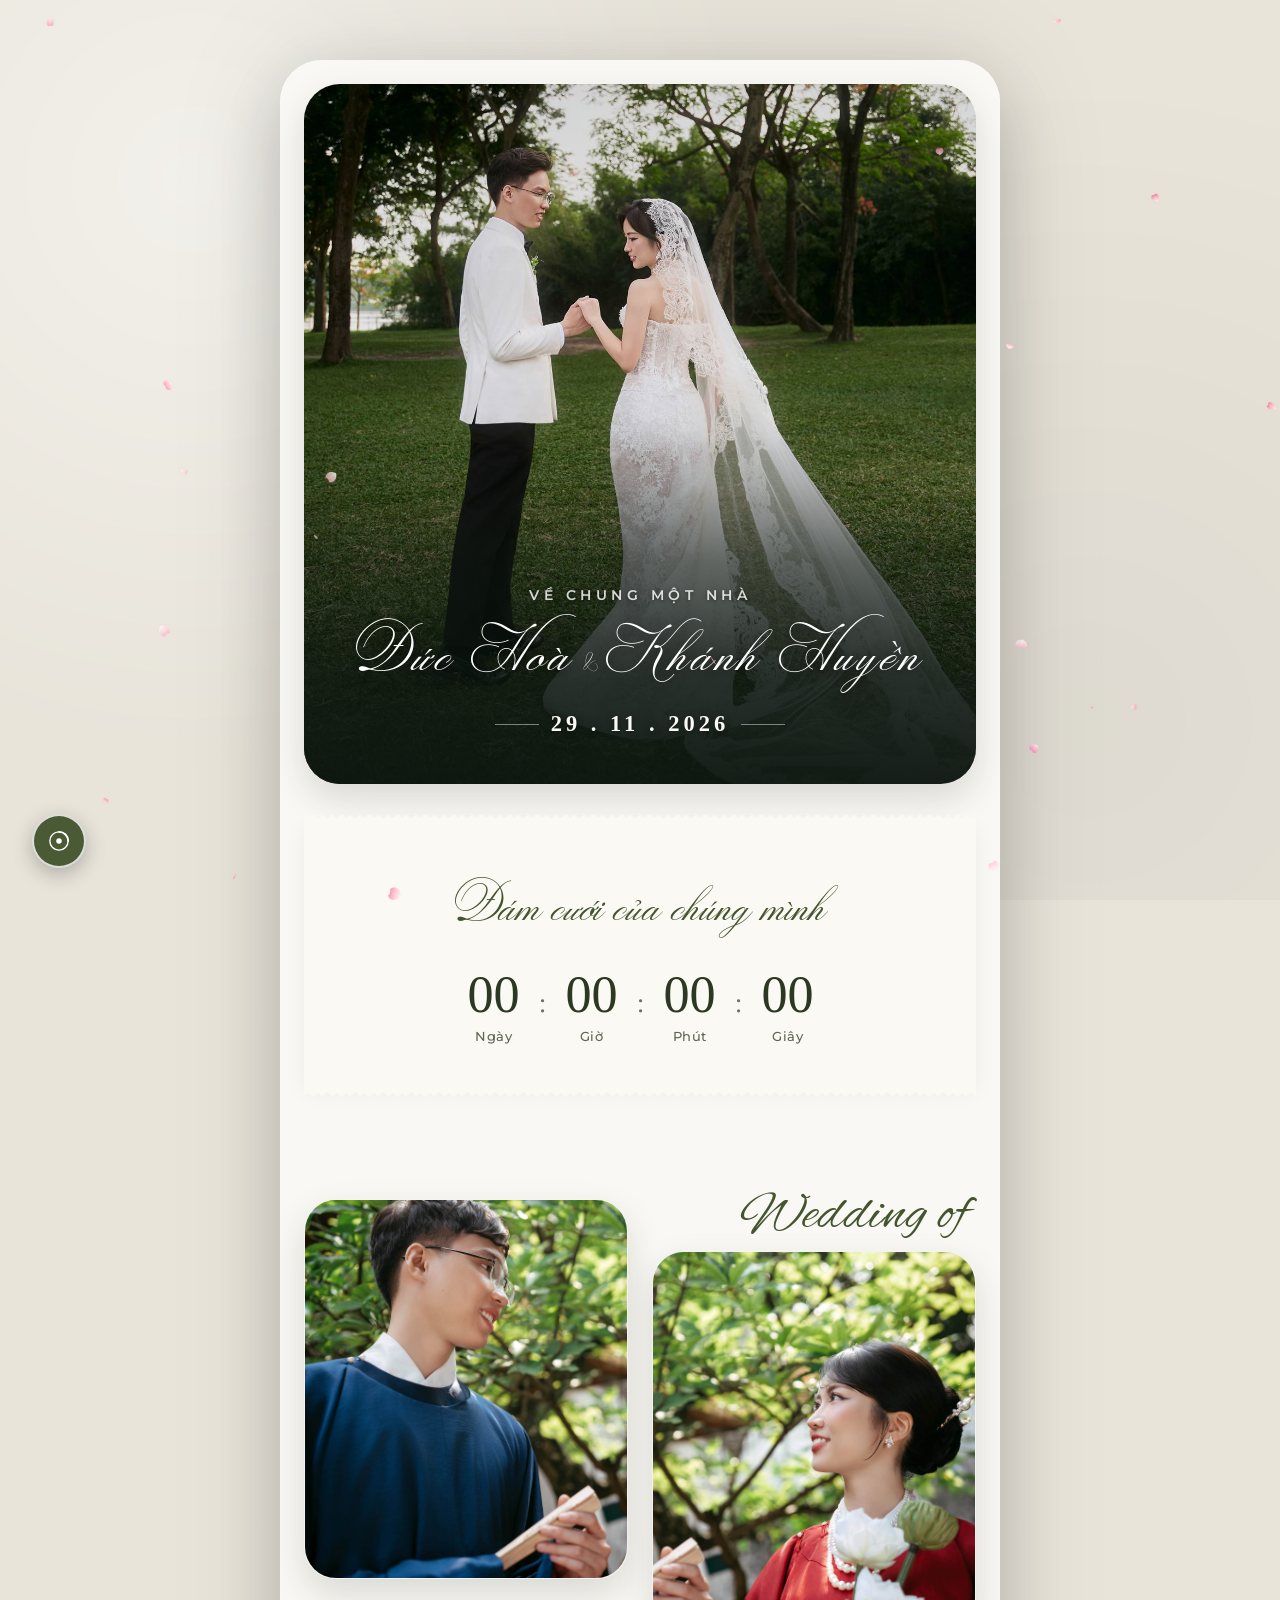
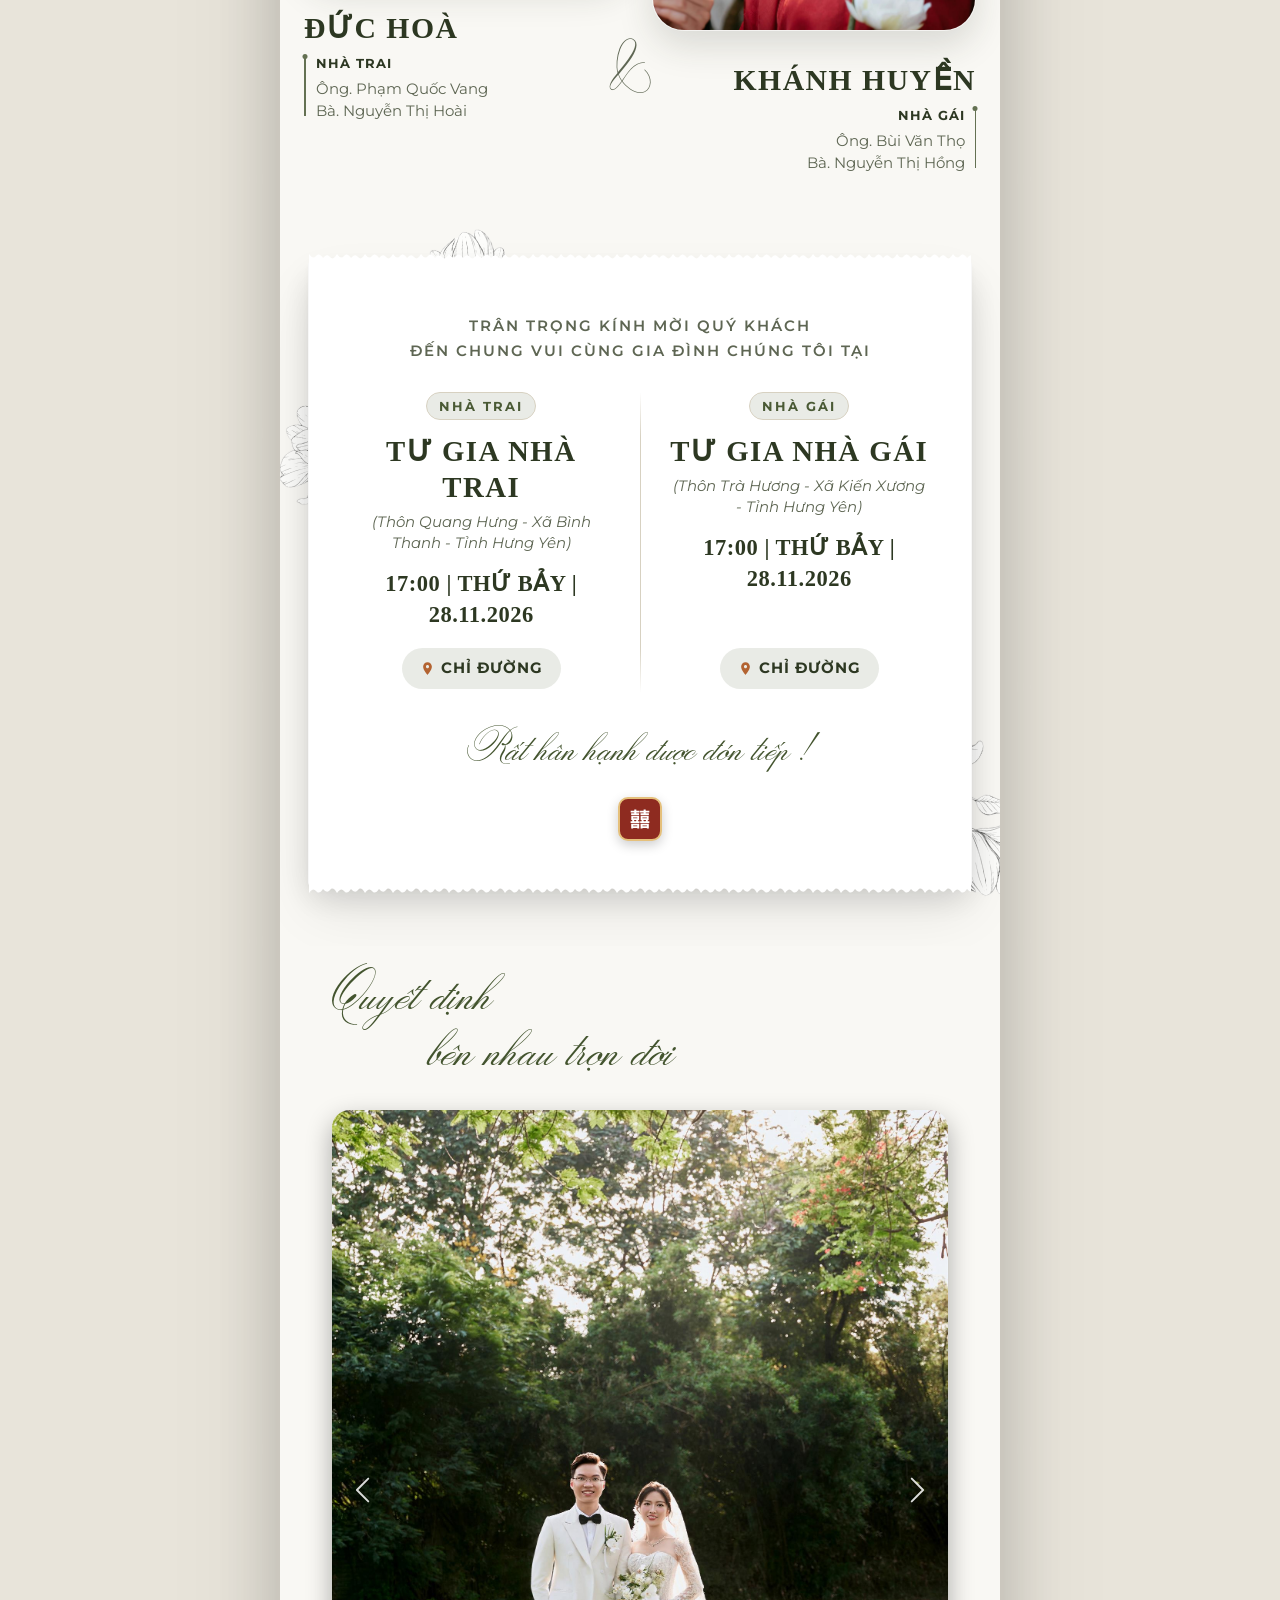
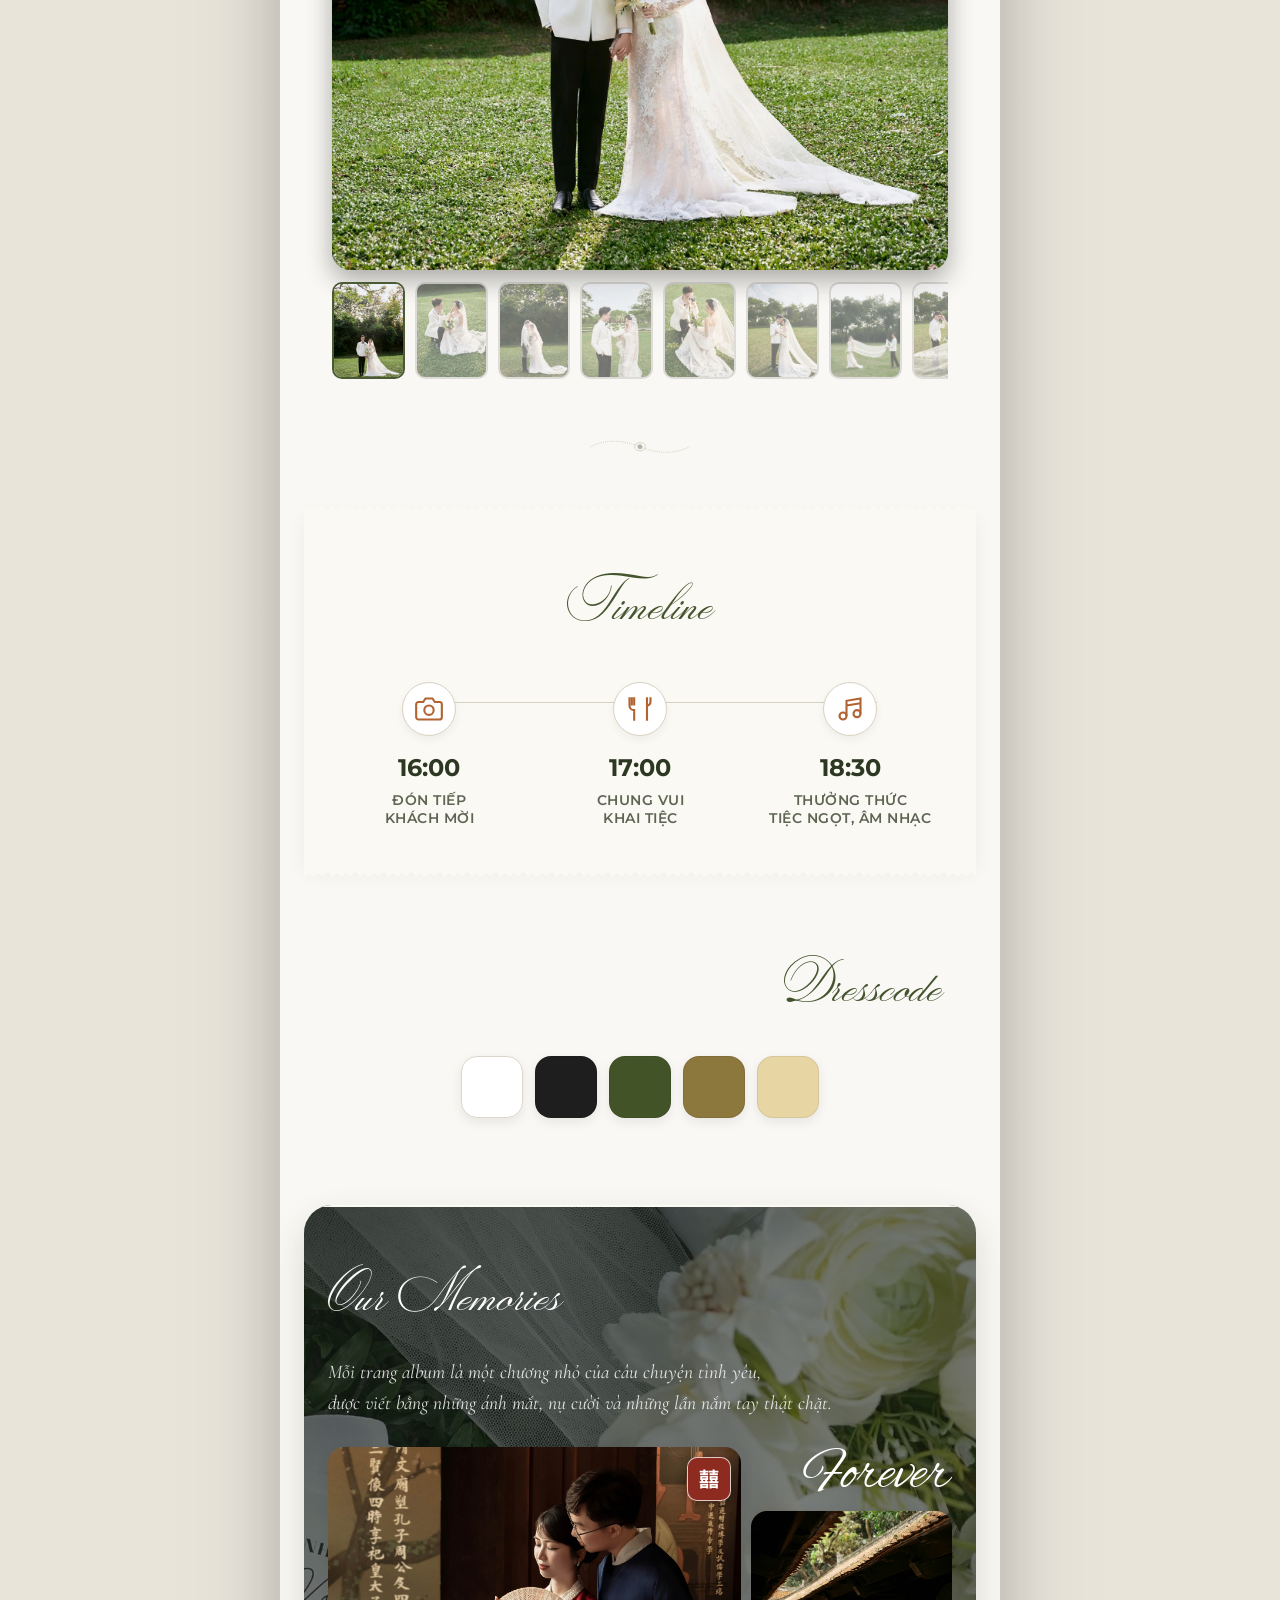
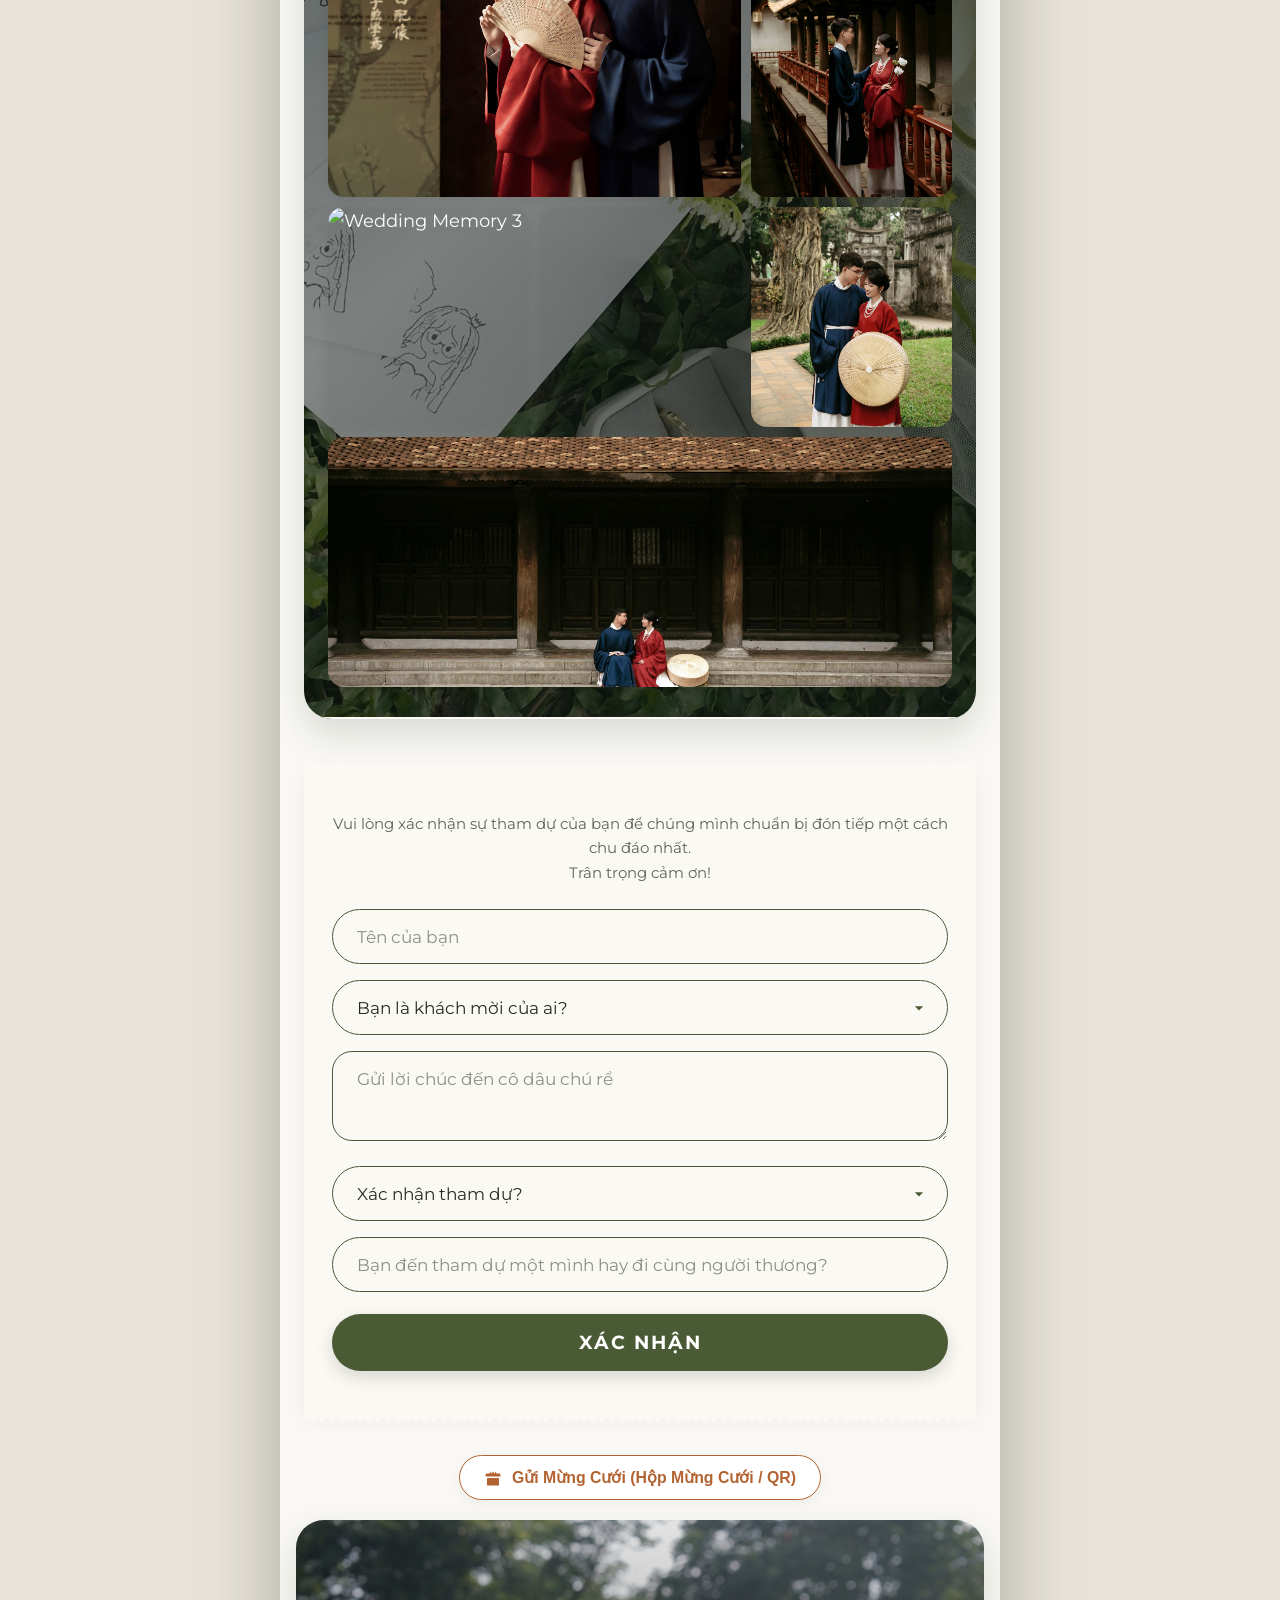
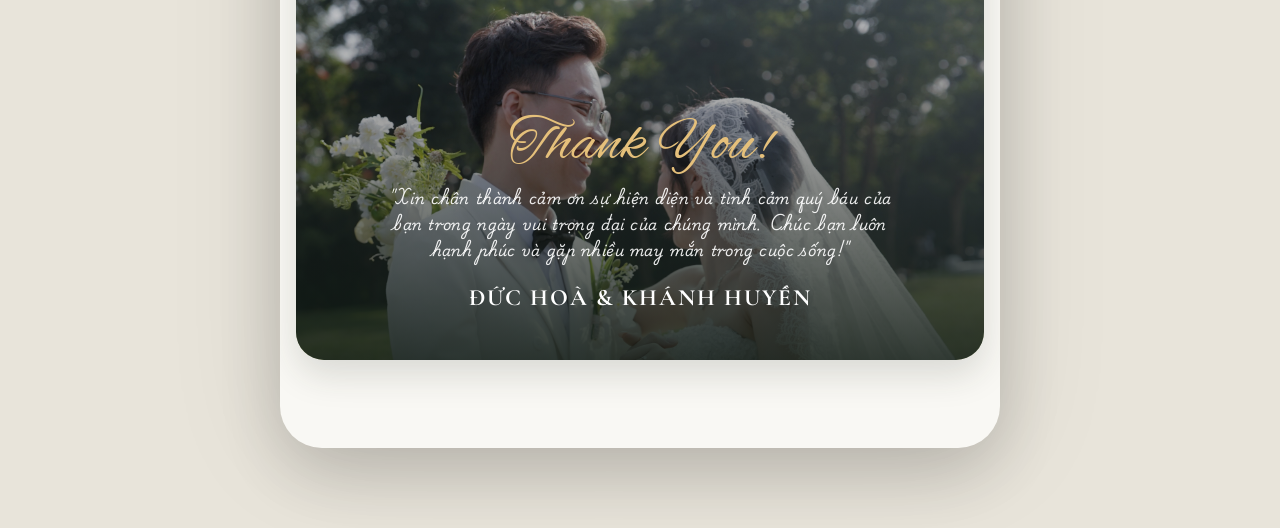
==== commit 49220032: "feat: add bride side invitation support with url routing and layout mirroring" ====
--- a/index.html
+++ b/index.html
@@ -435,7 +435,7 @@
             "Xin chân thành cảm ơn sự hiện diện và tình cảm quý báu của bạn trong ngày vui trọng đại của chúng mình.
             Chúc bạn luôn hạnh phúc và gặp nhiều may mắn trong cuộc sống!"
           </p>
-          <div class="thank-you-couple font-serif">ĐỨC HOÀ & KHÁNH HUYỀN</div>
+          <div class="thank-you-couple font-serif" id="thank-you-couple">ĐỨC HOÀ & KHÁNH HUYỀN</div>
 
         </div>
       </div>
--- a/css/style.css
+++ b/css/style.css
@@ -2682,5 +2682,112 @@
 #save-date-img-7 {
   transform: translateX(-40px);
   overflow-x: visible;
-
-}+}
+
+/* ==========================================================================
+   BRIDE SIDE OVERRIDES ([data-side="bride"])
+   ========================================================================== */
+
+/* 1. Hero Section: Đảo thứ tự tên thành "Khánh Huyền & Đức Hoà" */
+[data-side="bride"] .hero-bottom-names .name-bride {
+  order: 1;
+}
+
+[data-side="bride"] .hero-bottom-names .name-ampersand {
+  order: 2;
+}
+
+[data-side="bride"] .hero-bottom-names .name-groom {
+  order: 3;
+}
+
+/* 2. Section Couple ("Wedding of"):
+   - Đảo vị trí 2 cột: Cô dâu (.col-bride) sang trái (order: 1), Chú rể (.col-groom) sang phải (order: 2)
+   - Lật ngang (flip) cả 2 ảnh
+   - Đảo căn lề và vị trí thanh ghim (.pillar-line-pin) theo đúng cột trái/phải */
+[data-side="bride"] .couple-col-box.col-bride {
+  order: 1;
+  margin-top: 0;
+}
+
+[data-side="bride"] .couple-col-box.col-groom {
+  order: 2;
+  margin-top: -6px;
+}
+
+[data-side="bride"] .couple-photo-box img {
+  transform: scaleX(-1);
+}
+
+[data-side="bride"] .couple-photo-box:hover img {
+  transform: scaleX(-1) scale(1.04);
+}
+
+/* Cột trái ở thiệp nhà gái (Cô dâu): căn trái, thanh pin nằm bên trái */
+[data-side="bride"] .couple-info-block.bride-side {
+  text-align: left;
+}
+
+[data-side="bride"] .family-pillar.bride-pillar {
+  justify-content: flex-start;
+}
+
+[data-side="bride"] .family-pillar.bride-pillar .pillar-line-pin {
+  order: -1;
+}
+
+[data-side="bride"] .family-pillar.bride-pillar .pillar-content {
+  align-items: flex-start;
+  text-align: left;
+}
+
+/* Cột phải ở thiệp nhà gái (Chú rể): căn phải, thanh pin nằm bên phải */
+[data-side="bride"] .couple-info-block.groom-side {
+  text-align: right;
+}
+
+[data-side="bride"] .family-pillar.groom-pillar {
+  justify-content: flex-end;
+}
+
+[data-side="bride"] .family-pillar.groom-pillar .pillar-line-pin {
+  order: 2;
+}
+
+[data-side="bride"] .family-pillar.groom-pillar .pillar-content {
+  align-items: flex-end;
+  text-align: right;
+}
+
+/* 3. Section Invitation: Đảo cột NHÀ GÁI sang trái, NHÀ TRAI sang phải */
+[data-side="bride"] .invitation-venues-grid .venue-col-bride {
+  order: 1;
+}
+
+[data-side="bride"] .invitation-venues-grid .invitation-venue-divider {
+  order: 2;
+}
+
+[data-side="bride"] .invitation-venues-grid .venue-col-groom {
+  order: 3;
+}
+
+@media (min-width: 768px) {
+  [data-side="bride"] .couple-col-box.col-bride {
+    margin-top: 0;
+  }
+
+  [data-side="bride"] .couple-col-box.col-groom {
+    margin-top: -8px;
+  }
+}
+
+@media (min-width: 1024px) {
+  [data-side="bride"] .couple-col-box.col-bride {
+    margin-top: 0;
+  }
+
+  [data-side="bride"] .couple-col-box.col-groom {
+    margin-top: -10px;
+  }
+}
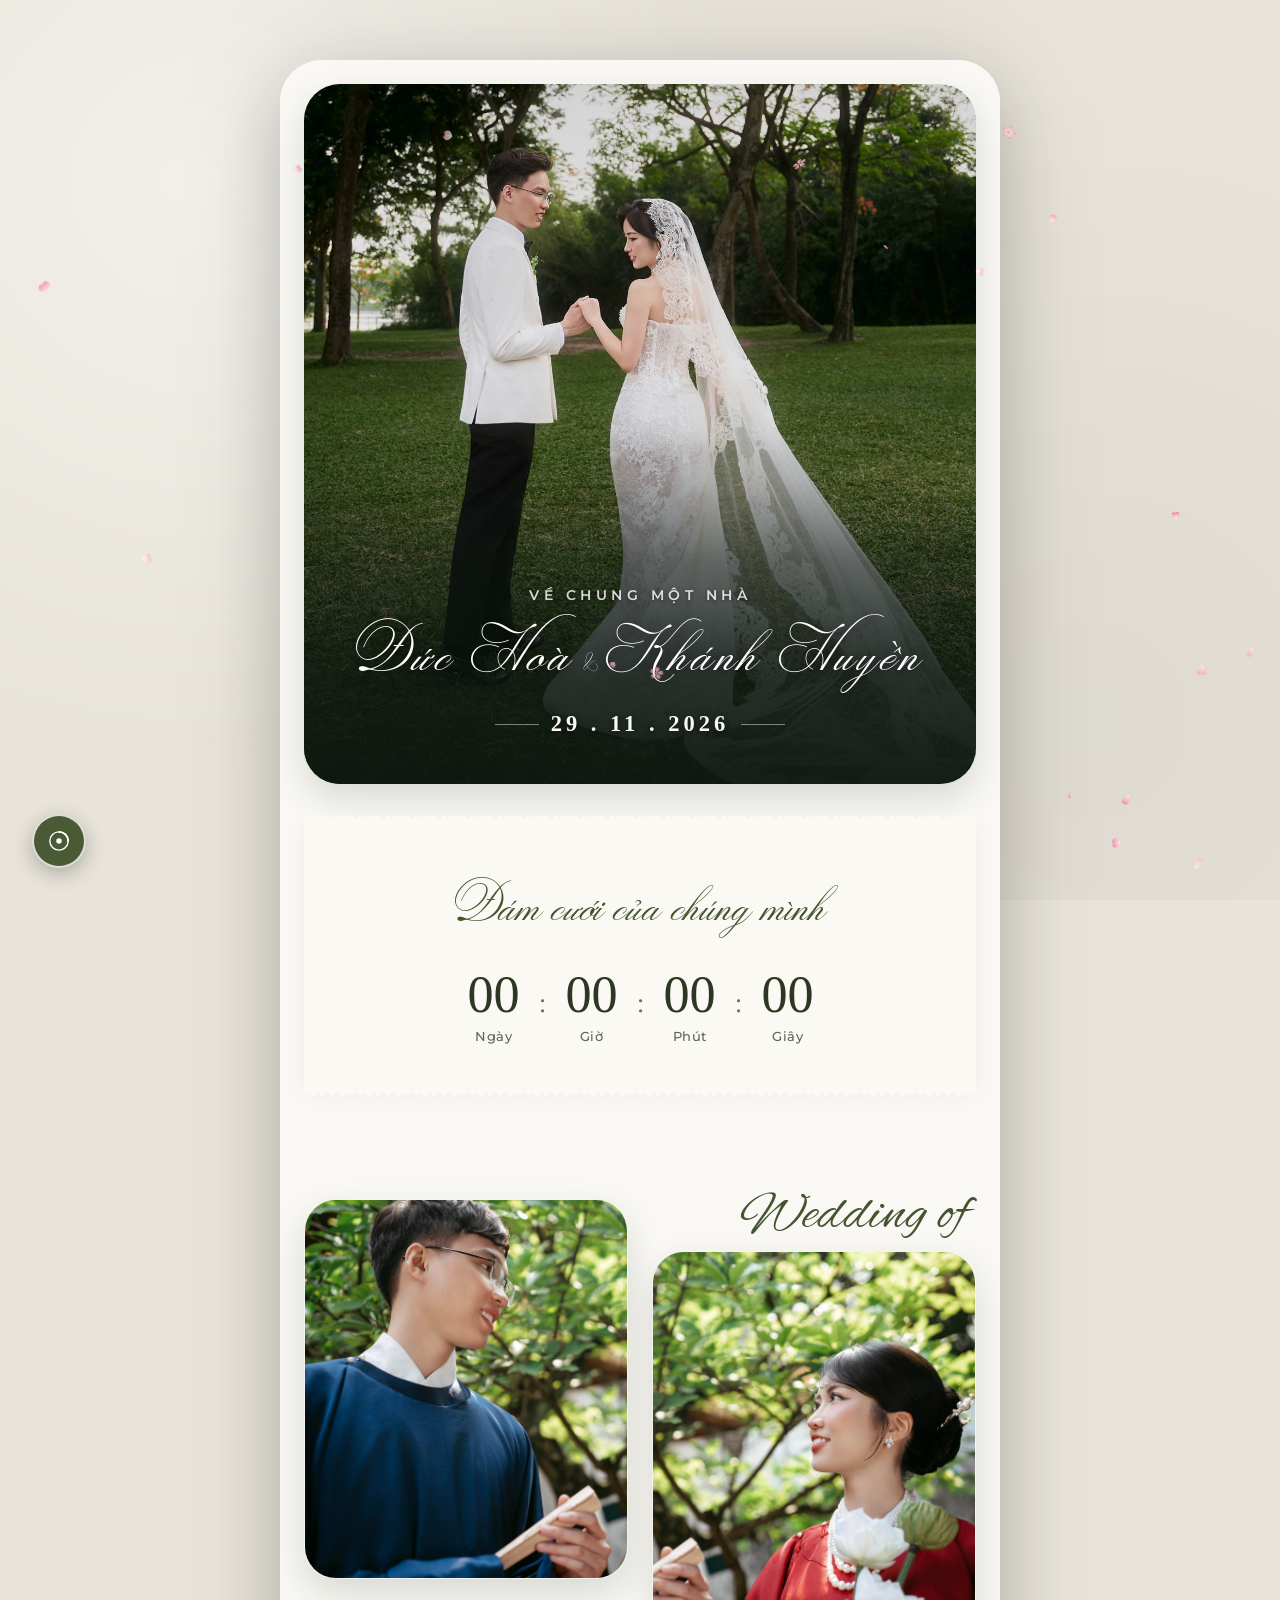
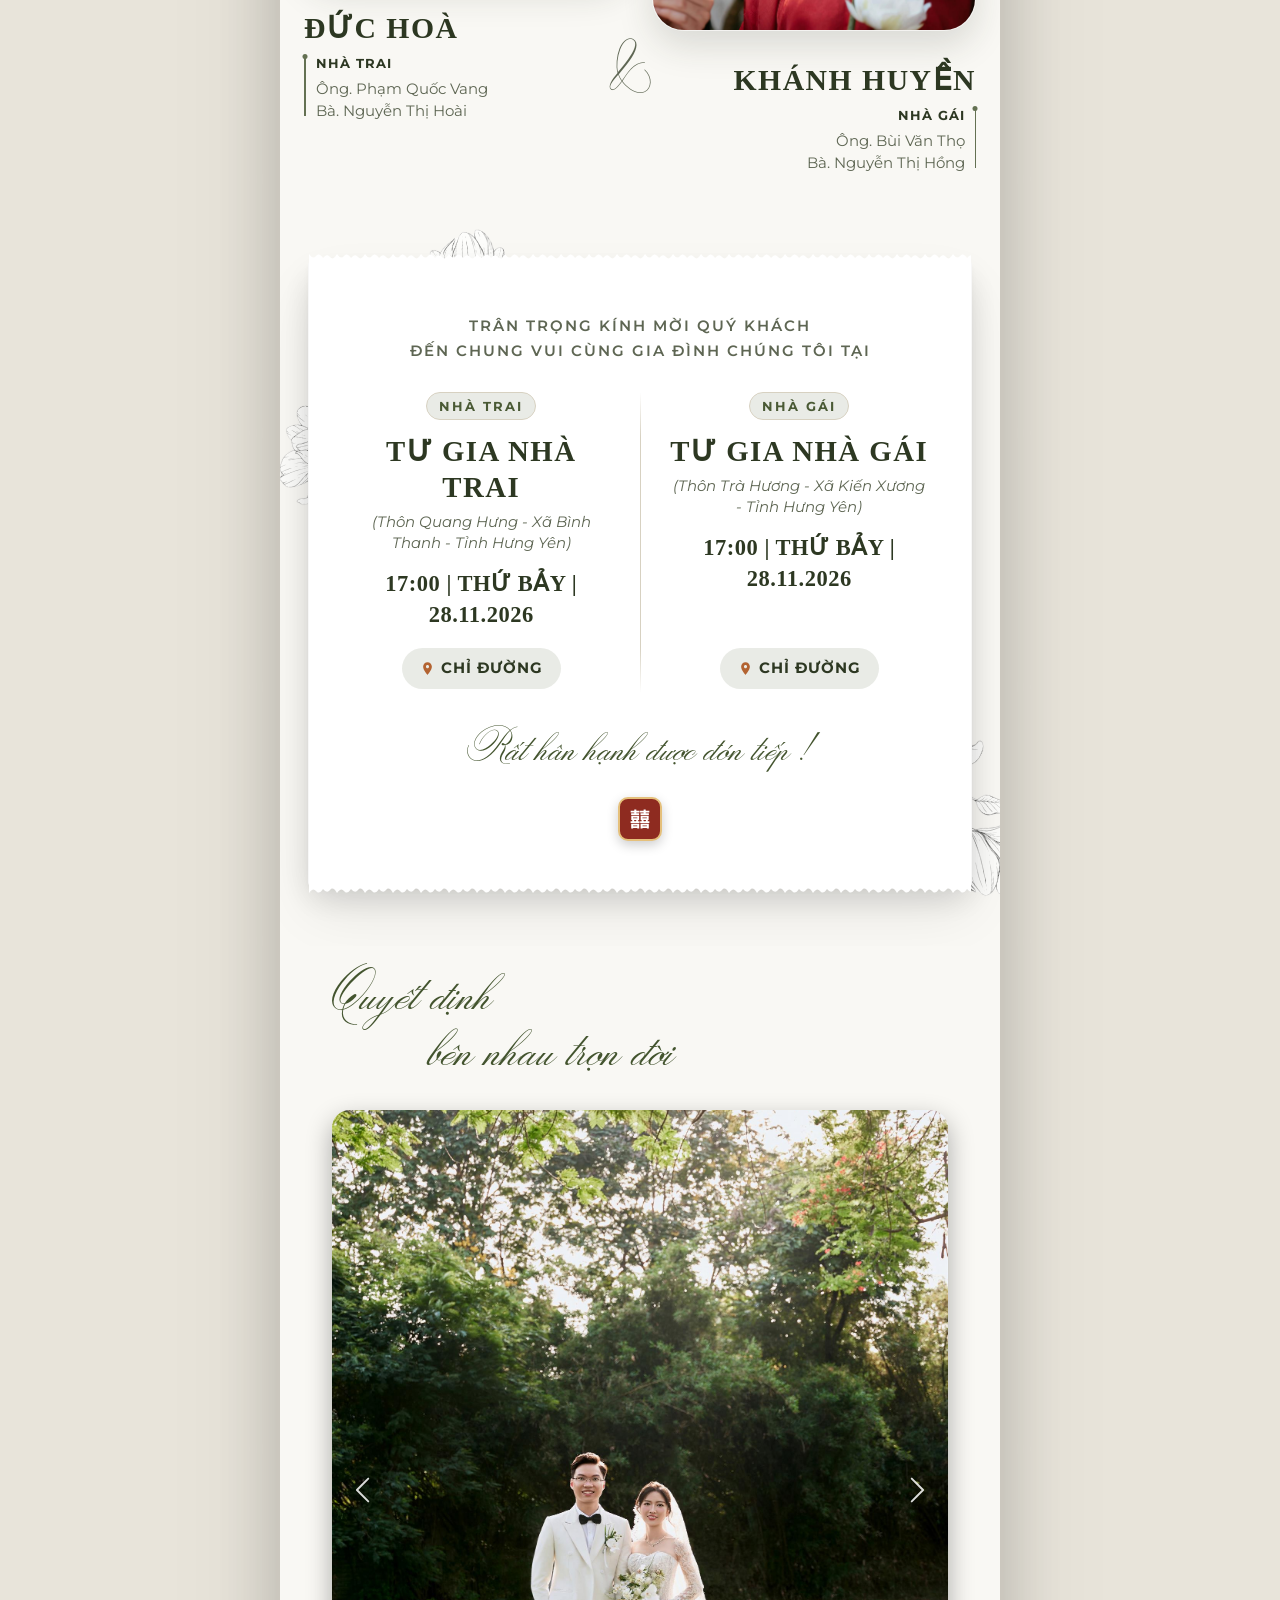
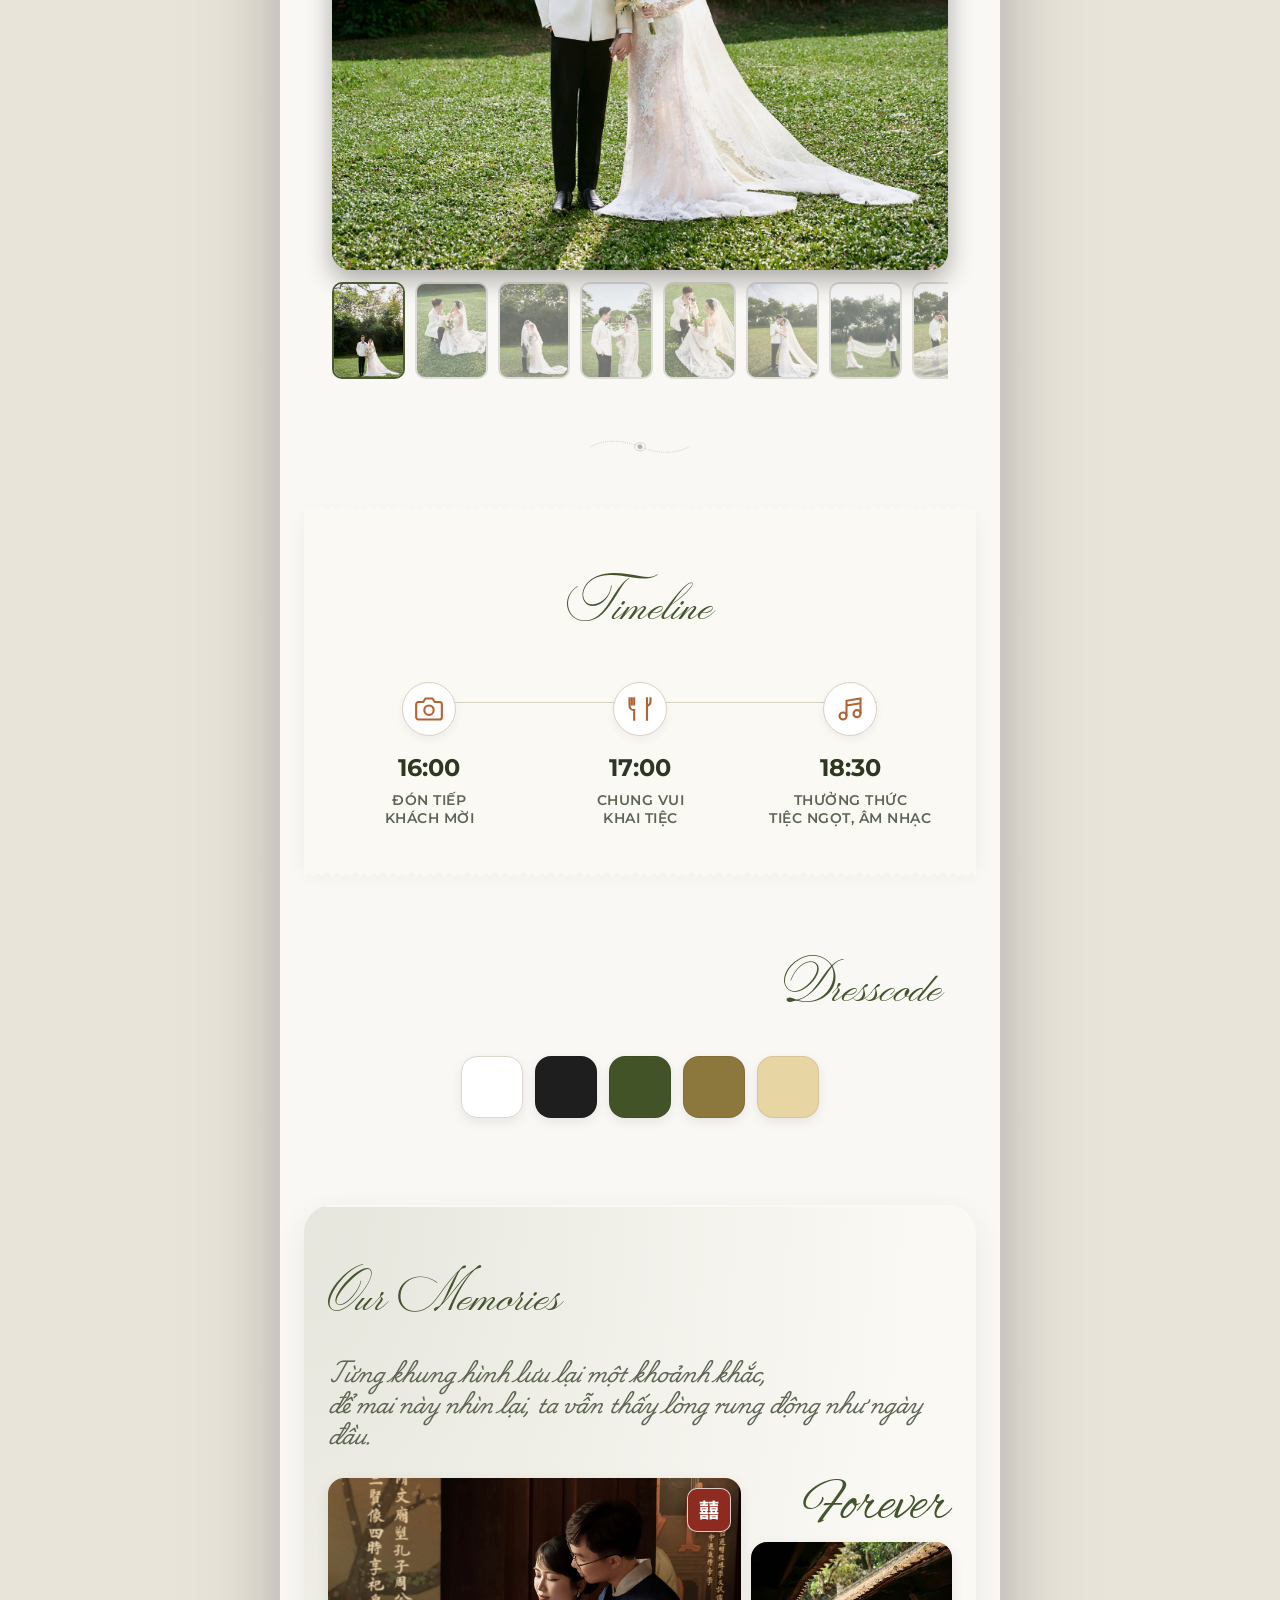
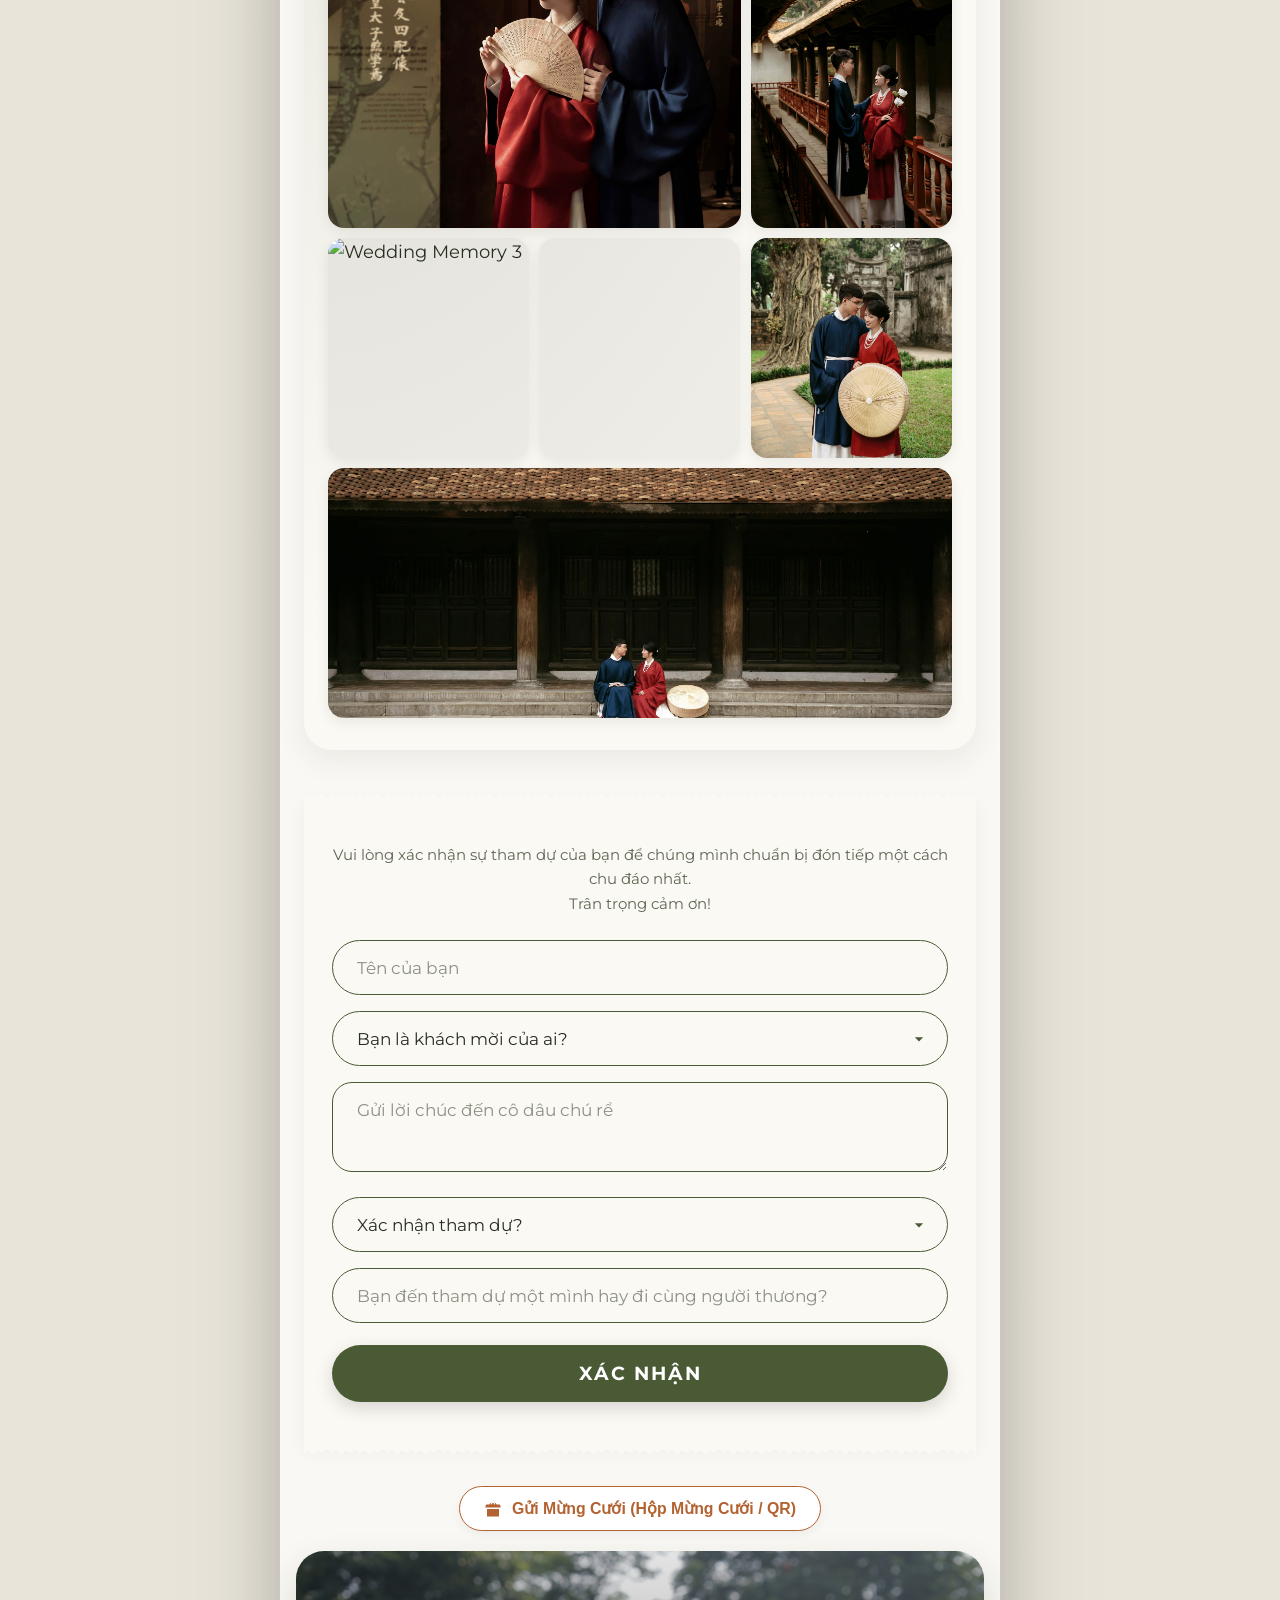
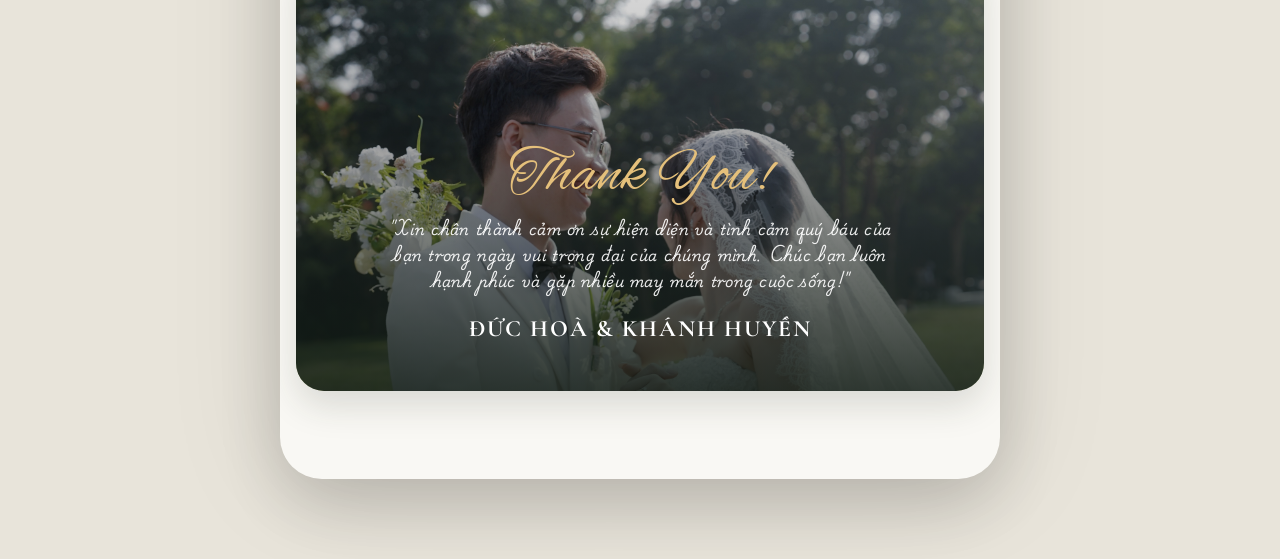
==== commit b7b91ecb: "Update" ====
--- a/index.html
+++ b/index.html
@@ -319,8 +319,8 @@
       <div class="gallery-paper-card torn-paper reveal-on-scroll reveal-up">
         <h2 class="gallery-heading font-script reveal-on-scroll reveal-up">Our Memories</h2>
         <p class="gallery-quote reveal-on-scroll reveal-up delay-1">
-          Mỗi trang album là một chương nhỏ của câu chuyện tình yêu,<br>
-          được viết bằng những ánh mắt, nụ cười và những lần nắm tay thật chặt.
+          Từng khung hình lưu lại một khoảnh khắc,<br>
+          để mai này nhìn lại, ta vẫn thấy lòng rung động như ngày đầu.
         </p>
 
         <div class="gallery-grid" id="gallery-grid">
--- a/css/style.css
+++ b/css/style.css
@@ -1208,32 +1208,25 @@
   position: relative;
   padding: 32px 18px 24px;
   border-radius: 28px;
-  box-shadow: var(--shadow-card);
+  box-shadow: var(--shadow-soft);
   overflow: hidden;
-  color: #ffffff;
-  background-color: var(--bg-card-alt);
+  color: var(--text-main);
+  background-color: #fbf9f4;
   background-image:
-    linear-gradient(140deg,
-      rgba(15, 25, 18, 0.72) 0%,
-      rgba(15, 25, 18, 0.48) 45%,
-      rgba(15, 25, 18, 0.75) 100%),
-    url('../assets/root_images/DRN00690.JPG');
-  background-size: cover;
-  background-position: center;
-  background-repeat: no-repeat;
+    radial-gradient(ellipse at 0% 0%, var(--primary-subtle), transparent 65%);
 }
 
 .gallery-heading {
   font-size: 2.9rem;
-  color: #ffffff;
+  color: var(--text-script);
   margin-bottom: 12px;
 }
 
 .gallery-quote {
-  font-family: 'Cormorant Garamond', Georgia, serif;
-  font-size: 0.95rem;
+  font-family: 'Playwrite CU', Georgia, serif;
+  font-size: 0.75rem;
   font-style: italic;
-  color: rgba(255, 255, 255, 0.85);
+  color: var(--text-muted);
   line-height: 1.6;
   margin-bottom: 28px;
 }
@@ -1260,7 +1253,7 @@
 .g-col-always .gallery-tag-text {
   font-family: 'Alex Brush', 'Great Vibes', cursive;
   font-size: 2.5rem;
-  color: #ffffff;
+  color: var(--text-script);
   line-height: 1;
   text-align: right;
   margin-bottom: 6px;
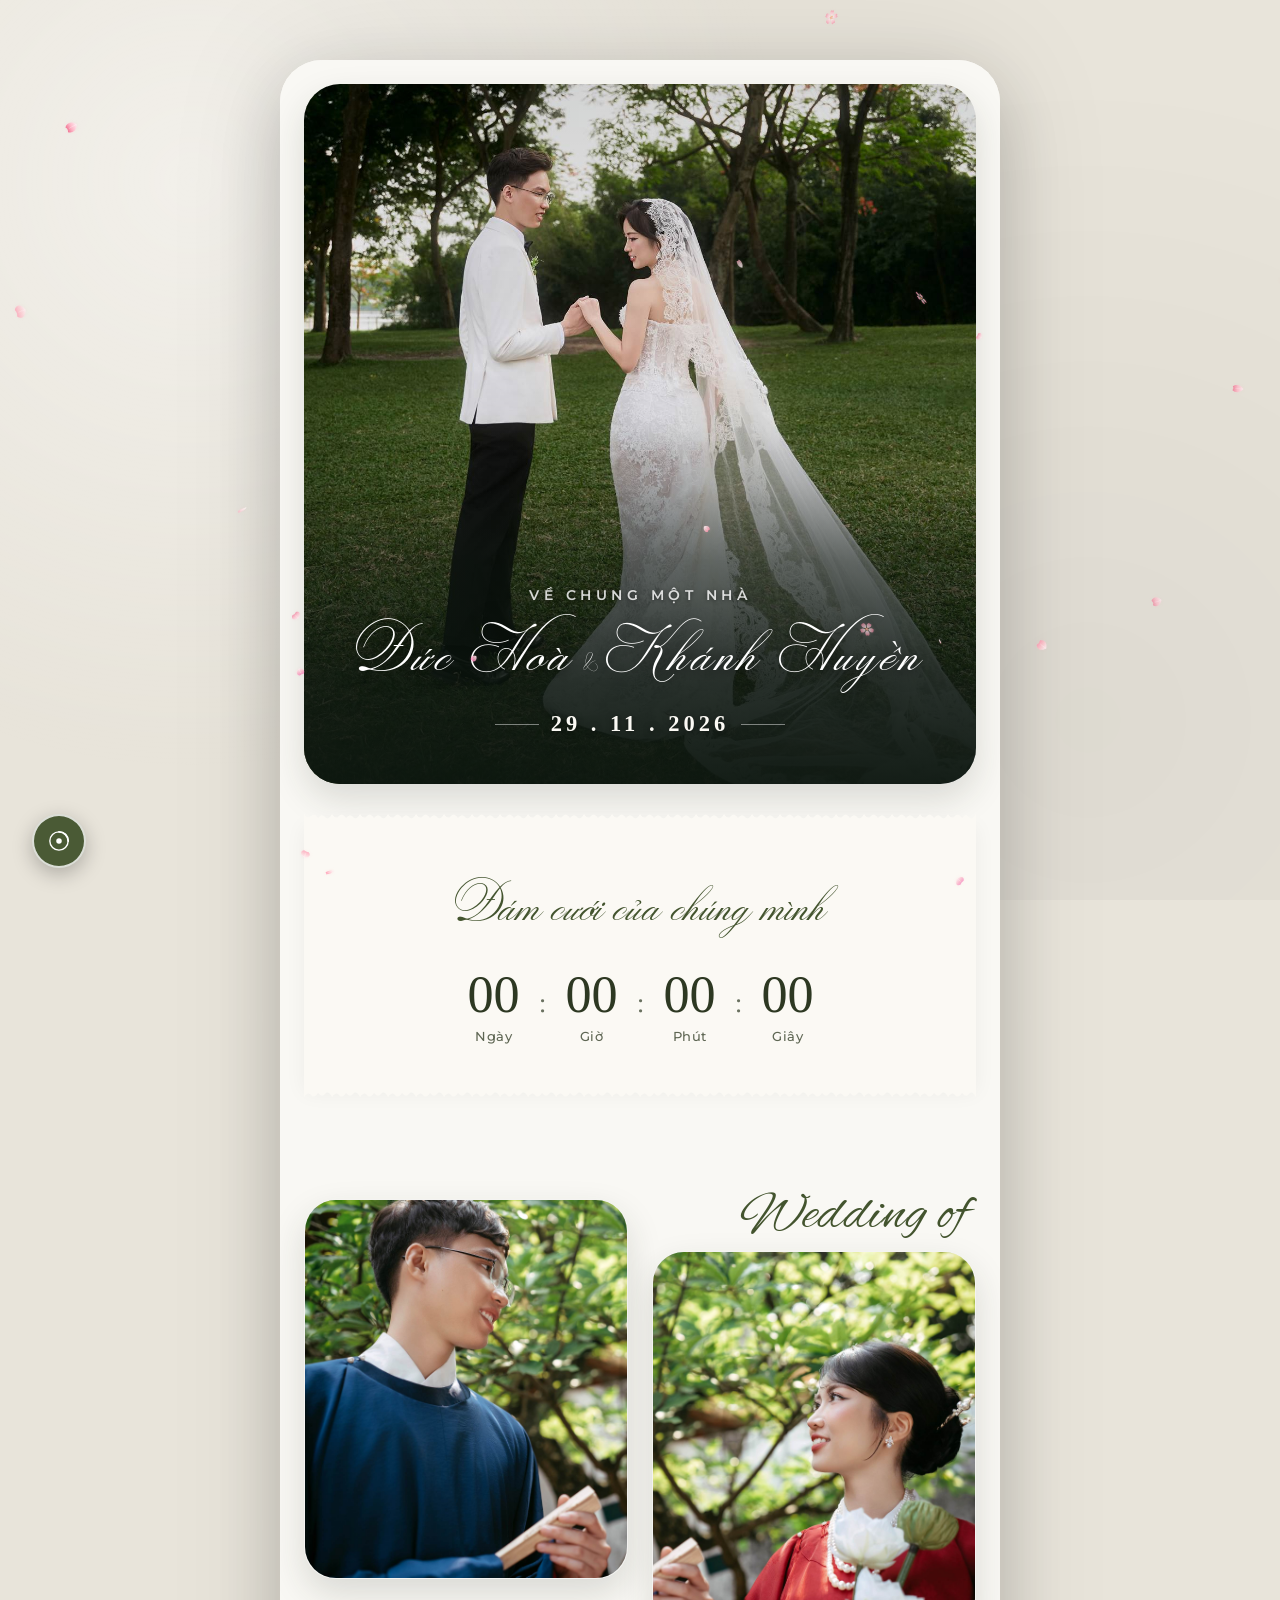
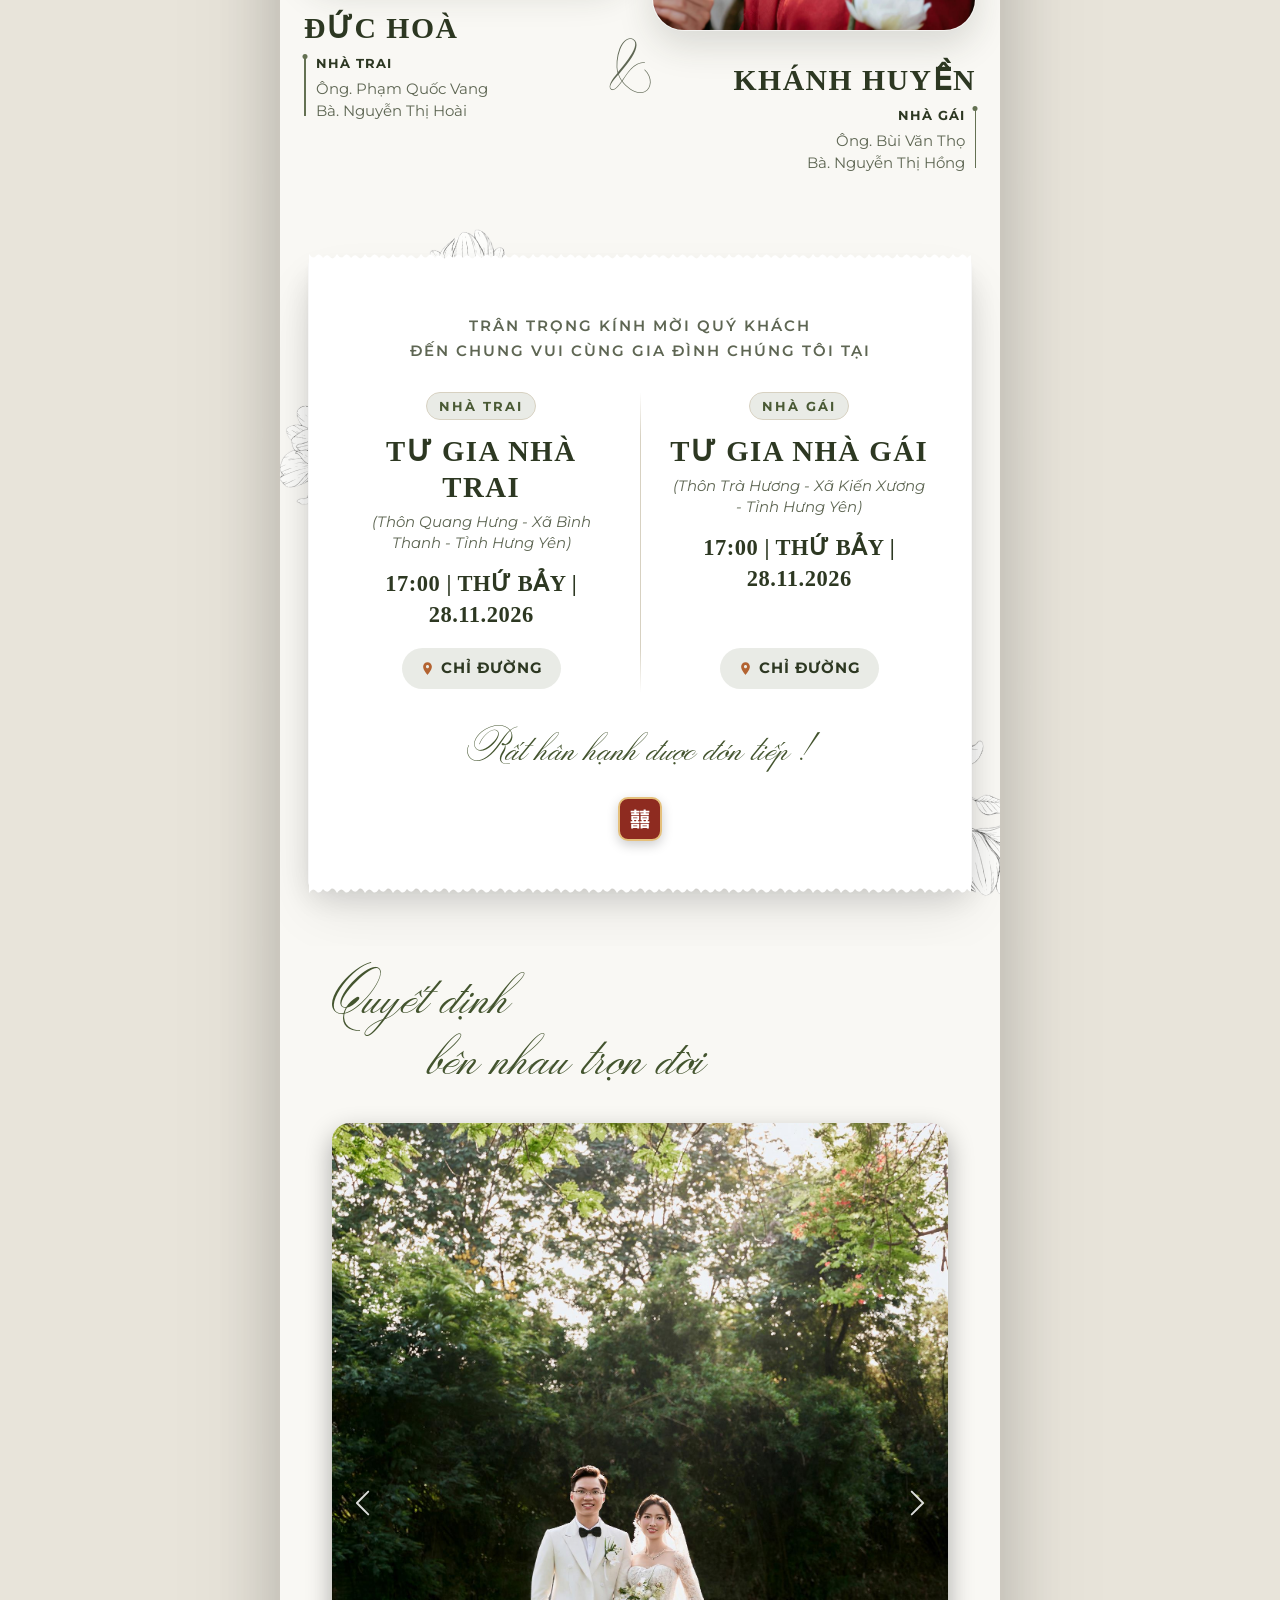
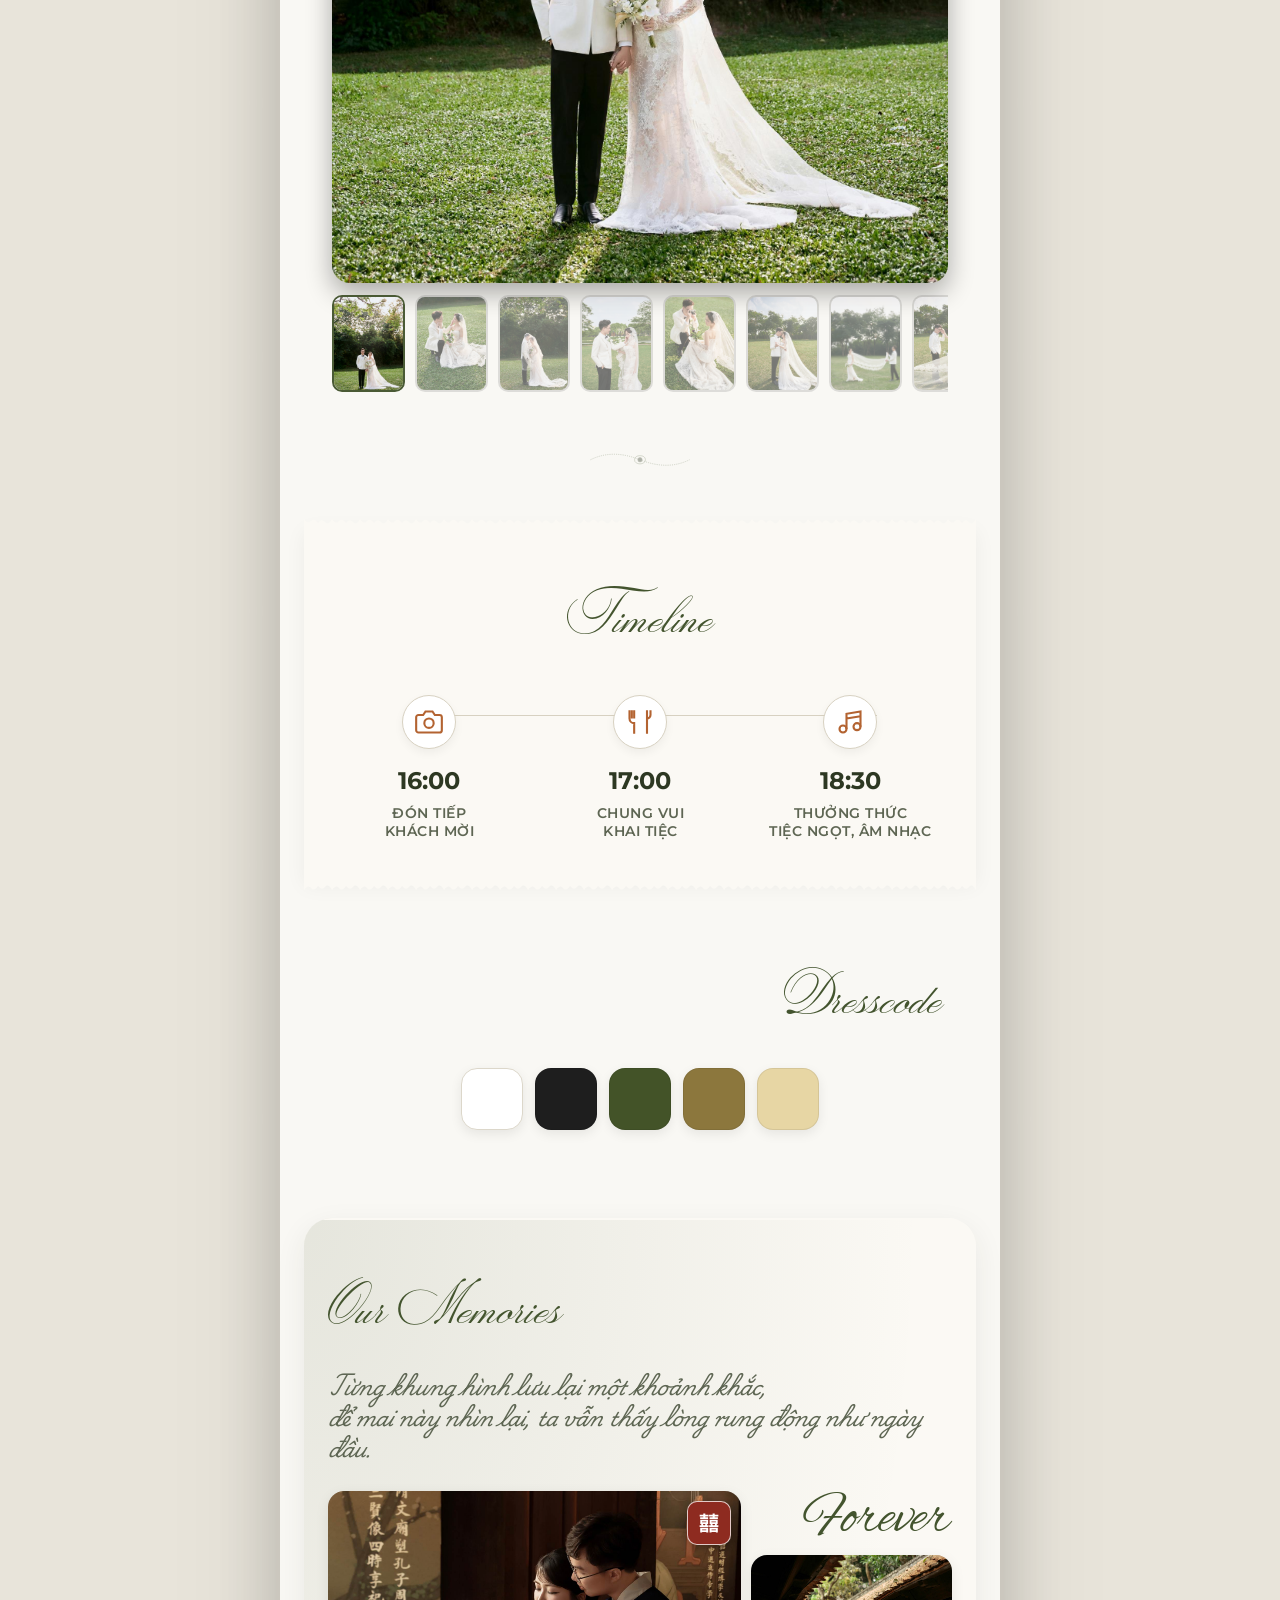
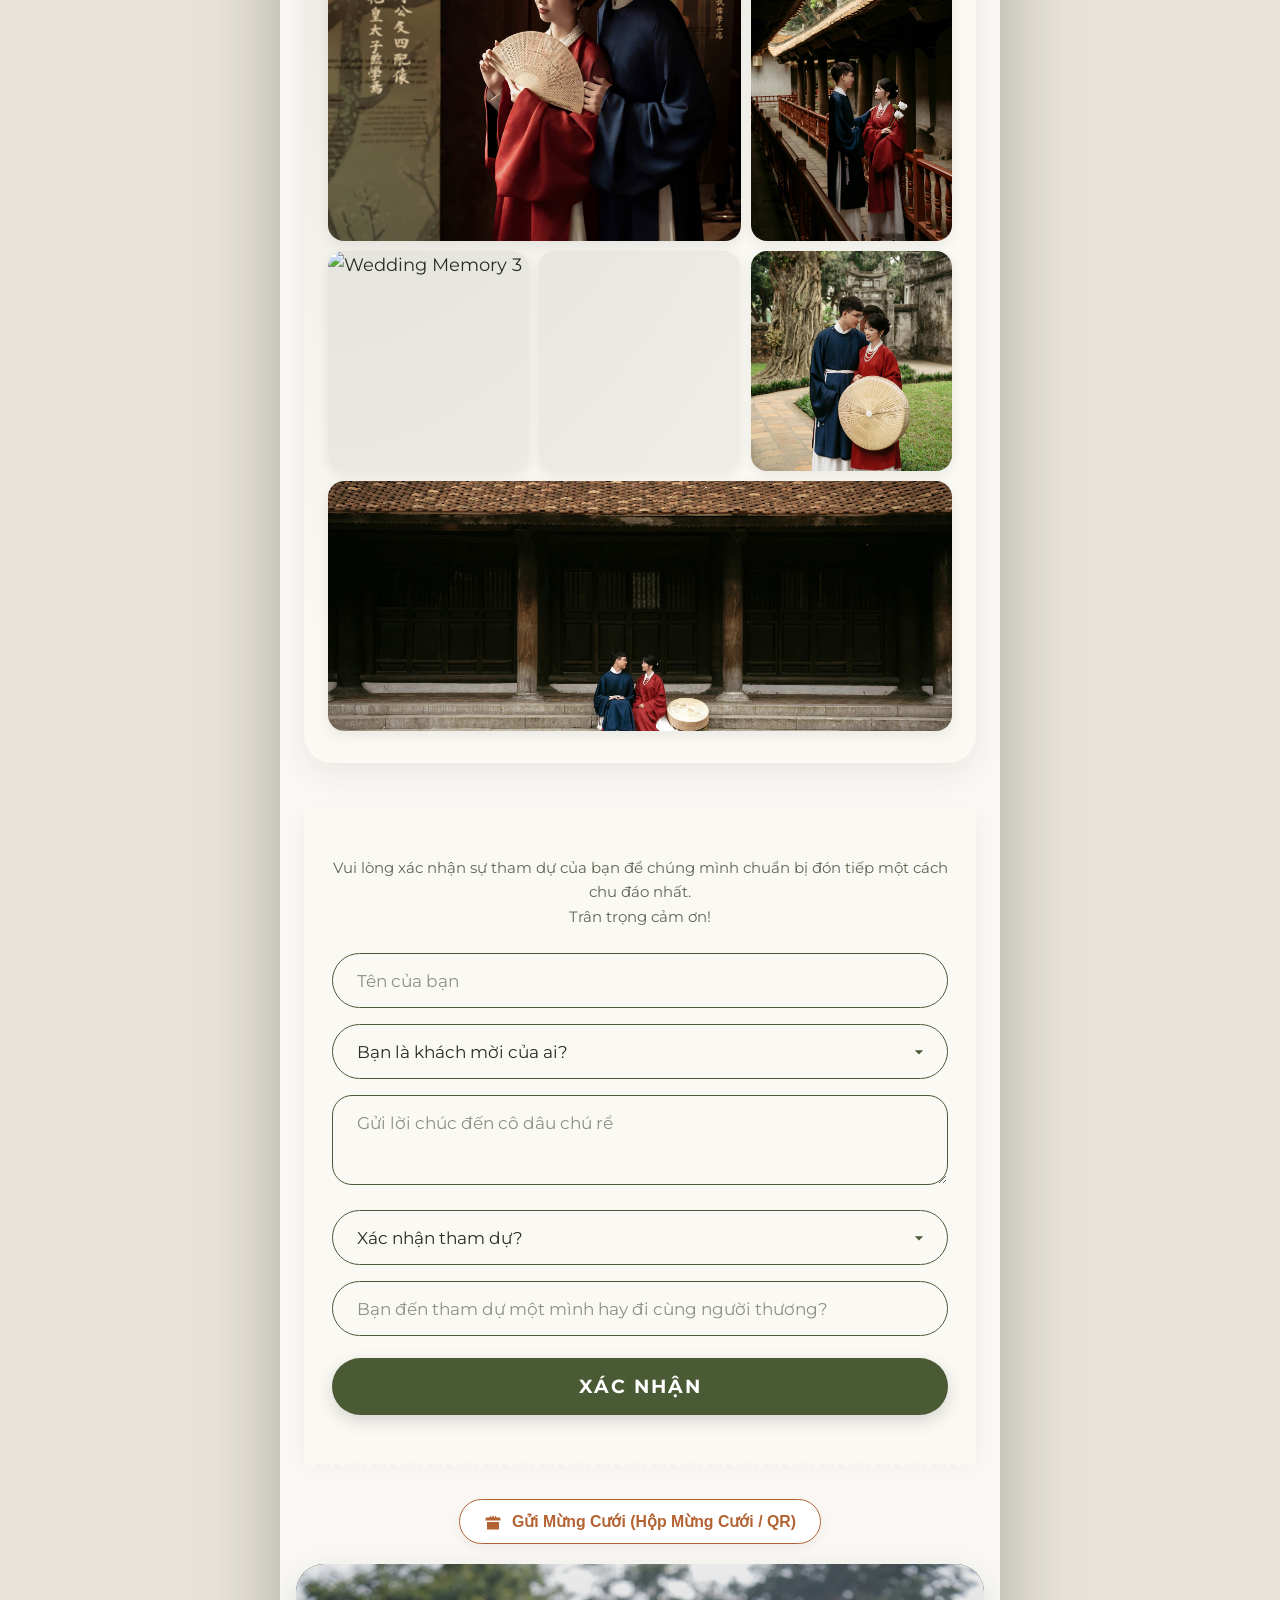
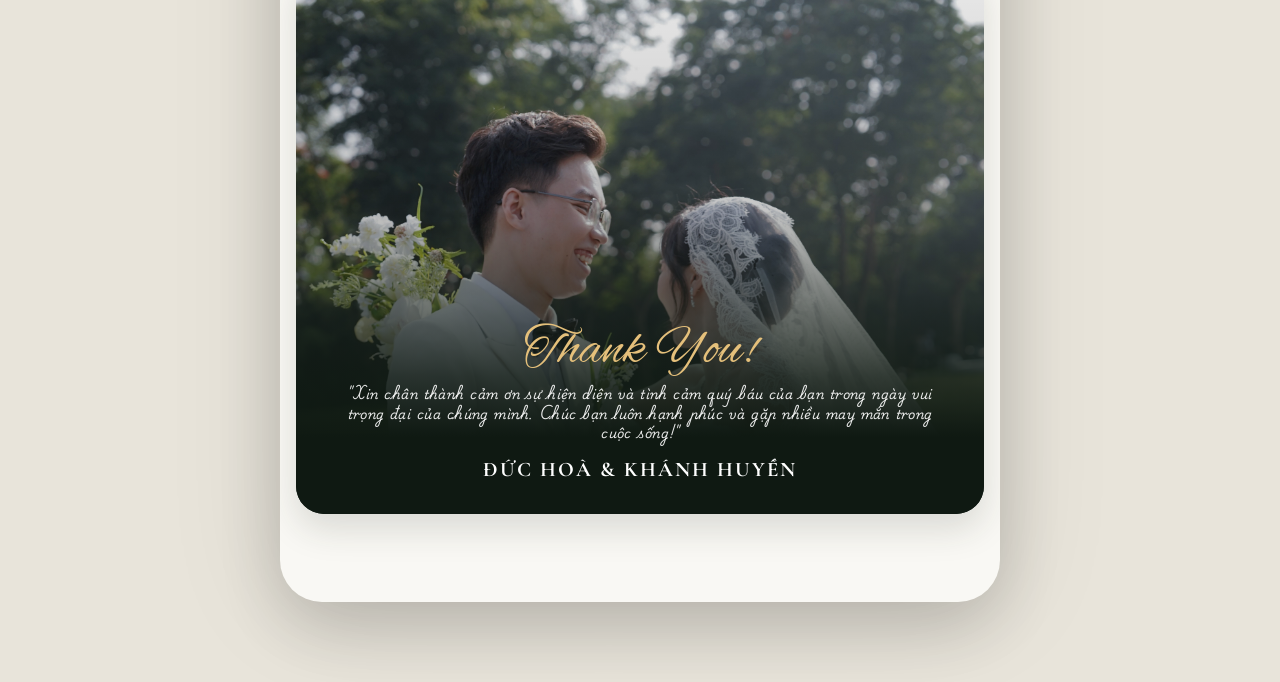
==== commit b104d2b2: "Update" ====
--- a/index.html
+++ b/index.html
@@ -15,14 +15,37 @@
   <!-- <link rel="icon"
     href="data:image/svg+xml,<svg xmlns='http://www.w3.org/2000/svg' viewBox='0 0 100 100'><rect width='100' height='100' rx='20' fill='%238e2b20'/><text x='50%' y='68%' font-size='55' font-weight='bold' text-anchor='middle' fill='%23ffd700'>囍</text></svg>"> -->
 
-  <link rel="stylesheet" href="css/themes.css">
-  <link rel="stylesheet" href="css/style.css">
-
+  <style id="initial-load-guard">
+    html, body {
+      background-color: #364427;
+      margin: 0;
+    }
+    html:not(.app-ready) body {
+      opacity: 0 !important;
+      visibility: hidden !important;
+    }
+    html:not(.app-ready) *,
+    html:not(.app-ready) *::before,
+    html:not(.app-ready) *::after {
+      animation-play-state: paused !important;
+      transition: none !important;
+    }
+    html.app-ready body {
+      opacity: 1;
+      visibility: visible;
+      transition: opacity 0.25s ease;
+    }
+  </style>
+
+  <link rel="preload" href="assets/fonts/font-cach-dieu.otf" as="font" type="font/otf" crossorigin>
   <link rel="preconnect" href="https://fonts.googleapis.com">
   <link rel="preconnect" href="https://fonts.gstatic.com" crossorigin>
   <link
-    href="https://fonts.googleapis.com/css2?family=Playwrite+CA+Guides&family=Playwrite+CU:wght@100..400&display=swap"
+    href="https://fonts.googleapis.com/css2?family=Alex+Brush&family=Cormorant+Garamond:ital,wght@0,400;0,500;0,600;0,700;1,400;1,600&family=Dancing+Script:wght@400;600;700&family=Great+Vibes&family=Montserrat:ital,wght@0,300;0,400;0,500;0,600;0,700;1,400&family=Playball&family=Playwrite+CA+Guides&family=Playwrite+CU:wght@100..400&display=block"
     rel="stylesheet">
+
+  <link rel="stylesheet" href="css/themes.css">
+  <link rel="stylesheet" href="css/style.css">
 </head>
 
 <body>
--- a/css/style.css
+++ b/css/style.css
@@ -1,4 +1,4 @@
-@import url('https://fonts.googleapis.com/css2?family=Alex+Brush&family=Cormorant+Garamond:ital,wght@0,400;0,500;0,600;0,700;1,400;1,600&family=Dancing+Script:wght@400;600;700&family=Great+Vibes&family=Montserrat:ital,wght@0,300;0,400;0,500;0,600;0,700;1,400&family=Playball&display=swap');
+@import url('https://fonts.googleapis.com/css2?family=Alex+Brush&family=Cormorant+Garamond:ital,wght@0,400;0,500;0,600;0,700;1,400;1,600&family=Dancing+Script:wght@400;600;700&family=Great+Vibes&family=Montserrat:ital,wght@0,300;0,400;0,500;0,600;0,700;1,400&family=Playball&display=block');
 
 *,
 *::before,
@@ -96,8 +96,10 @@
 
 @font-face {
   font-family: 'Cach Dieu';
-  src: url('/assets/fonts/font-cach-dieu.otf'),
-    url('/wedding/assets/fonts/font-cach-dieu.otf');
+  src: url('../assets/fonts/font-cach-dieu.otf') format('opentype'),
+    url('/assets/fonts/font-cach-dieu.otf') format('opentype'),
+    url('/wedding/assets/fonts/font-cach-dieu.otf') format('opentype');
+  font-display: block;
 }
 
 .font-script {
@@ -254,7 +256,7 @@
 
 .hero-bottom-names {
 
-  font-size: 2.5rem;
+  font-size: clamp(1.75rem, 7.2vw, 2.5rem);
   font-weight: 400;
   color: #ffffff;
   letter-spacing: 0.5px;
@@ -264,7 +266,8 @@
   display: flex;
   align-items: last baseline;
   justify-content: center;
-  flex-wrap: wrap;
+  flex-wrap: nowrap;
+  white-space: nowrap;
   column-gap: 8px;
 }
 
@@ -272,12 +275,12 @@
 .hero-bottom-names .name-bride {
   font-family: inherit;
   white-space: nowrap;
-  letter-spacing: 0.2rem;
+  letter-spacing: clamp(0.06rem, 0.5vw, 0.2rem);
 }
 
 .hero-bottom-names .name-ampersand {
   font-family: inherit;
-  font-size: 1.6rem;
+  font-size: clamp(1.2rem, 4.5vw, 1.6rem);
   color: white;
   font-weight: 400;
   line-height: 1;
@@ -298,11 +301,12 @@
 }
 
 .hero-bottom-date .date-text {
-  font-size: 2.1rem;
+  font-size: clamp(1.4rem, 6vw, 2.1rem);
   font-weight: 600;
   letter-spacing: 3px;
   color: #fbf9f4;
   text-shadow: 0 1px 6px rgba(0, 0, 0, 0.5);
+  white-space: nowrap;
 }
 
 @keyframes heroBottomFadeUp {
@@ -404,9 +408,10 @@
 }
 
 .countdown-title {
-  font-size: 2.6rem;
+  font-size: clamp(1.75rem, 7.6vw, 2.6rem);
   margin-bottom: 16px;
   color: var(--text-script);
+  white-space: nowrap;
 }
 
 .countdown-timer {
@@ -476,16 +481,17 @@
   display: block;
   color: var(--text-script);
   line-height: 0.5;
+  white-space: nowrap;
 }
 
 .word-save {
-  font-size: 2.8rem;
+  font-size: clamp(2.45rem, 10vw, 3.2rem);
   margin-left: 0;
 }
 
 .word-date {
-  font-size: 2.8rem;
-  margin-left: 56px;
+  font-size: clamp(2.45rem, 10vw, 3.2rem);
+  margin-left: clamp(20px, 10vw, 56px);
   line-height: 1.3;
 }
 
@@ -909,10 +915,11 @@
 
 .invitation-salute {
 
-  font-size: 2.8rem;
+  font-size: clamp(1.55rem, 7.2vw, 2.8rem);
   color: var(--text-script);
   margin-bottom: 18px;
   line-height: 1.2;
+  white-space: nowrap;
 }
 
 .song-hy-badge.small {
@@ -947,12 +954,13 @@
 
 .couple-heading {
   font-family: 'Alex Brush', 'Great Vibes', cursive;
-  font-size: 2.5rem;
+  font-size: clamp(1.7rem, 8.5vw, 2.5rem);
   color: var(--text-script);
   text-align: right;
   margin-bottom: 4px;
   line-height: 1;
   padding-right: 4px;
+  white-space: nowrap;
 }
 
 .couple-photo-box {
@@ -989,13 +997,14 @@
 }
 
 .couple-person-name {
-  font-size: 1.4rem;
+  font-size: clamp(1.05rem, 4.5vw, 1.4rem);
   font-weight: 700;
   letter-spacing: 1.5px;
   color: var(--text-heading);
   text-transform: uppercase;
   margin-bottom: 8px;
   line-height: 1.15;
+  white-space: nowrap;
 }
 
 .family-pillar {
@@ -1217,9 +1226,10 @@
 }
 
 .gallery-heading {
-  font-size: 2.9rem;
+  font-size: clamp(2.1rem, 8.5vw, 2.9rem);
   color: var(--text-script);
   margin-bottom: 12px;
+  white-space: nowrap;
 }
 
 .gallery-quote {
@@ -1252,12 +1262,13 @@
 .g-col-forever .gallery-tag-text,
 .g-col-always .gallery-tag-text {
   font-family: 'Alex Brush', 'Great Vibes', cursive;
-  font-size: 2.5rem;
+  font-size: clamp(1.75rem, 7.5vw, 2.5rem);
   color: var(--text-script);
   line-height: 1;
   text-align: right;
   margin-bottom: 6px;
   padding-right: 2px;
+  white-space: nowrap;
 }
 
 .g-col-forever .g-item-2,
@@ -1550,16 +1561,17 @@
 .thank-you-card {
   position: relative;
   border-radius: 28px;
-  height: 440px;
+  height: 550px;
   overflow: hidden;
   box-shadow: var(--shadow-card);
+  background-color: #0f1912;
 }
 
 .thank-you-img {
   width: 100%;
-  height: 100%;
+  height: 86%;
   object-fit: cover;
-  object-position: center 25%;
+  object-position: center top;
   display: block;
   transition: transform 0.6s ease;
 }
@@ -1572,9 +1584,11 @@
   position: absolute;
   inset: 0;
   background: linear-gradient(to bottom,
-      rgba(0, 0, 0, 0.1) 0%,
-      rgba(0, 0, 0, 0.35) 45%,
-      rgba(15, 25, 18, 0.85) 100%);
+      rgba(0, 0, 0, 0.08) 0%,
+      rgba(0, 0, 0, 0.22) 45%,
+      rgba(15, 25, 18, 0.85) 75%,
+      #0f1912 86%,
+      #0f1912 100%);
   pointer-events: none;
 }
 
@@ -1586,37 +1600,39 @@
   justify-content: flex-end;
   align-items: center;
   text-align: center;
-  padding: 32px 20px;
+  padding: 24px 16px;
   color: #ffffff;
   z-index: 2;
 }
 
 .thank-you-title {
   font-family: 'Alex Brush', 'Great Vibes', cursive;
-  font-size: 3.4rem;
+  font-size: clamp(2.3rem, 7.5vw, 3rem);
   color: #e5c07b;
-  margin-bottom: 8px;
+  margin-bottom: 6px;
   line-height: 1;
+  white-space: nowrap;
 }
 
 .thank-you-quote {
   font-family: 'Playwrite CU';
-  font-size: 0.8rem;
+  font-size: clamp(0.62rem, 2.2vw, 0.7rem);
   letter-spacing: 0.02rem;
-  word-spacing: 0.1rem;
-  line-height: 1.8;
+  word-spacing: 0.08rem;
+  line-height: 1.55;
   color: rgba(255, 255, 255, 0.9);
-  margin-bottom: 16px;
-  max-width: 80%;
+  margin-bottom: 10px;
+  max-width: 90%;
 }
 
 .thank-you-couple {
   font-family: 'Cormorant Garamond', Georgia, serif;
-  font-size: 1.3rem;
+  font-size: clamp(0.95rem, 3.8vw, 1.15rem);
   font-weight: 800;
   letter-spacing: 2px;
   color: #ffffff;
-  margin-bottom: 12px;
+  margin-bottom: 4px;
+  white-space: nowrap;
 }
 
 .thank-you-badge {
@@ -2310,11 +2326,11 @@
   }
 
   .word-save {
-    font-size: 3.4rem;
+    font-size: 3.8rem;
   }
 
   .word-date {
-    font-size: 3.4rem;
+    font-size: 3.8rem;
     margin-left: 96px;
   }
 
